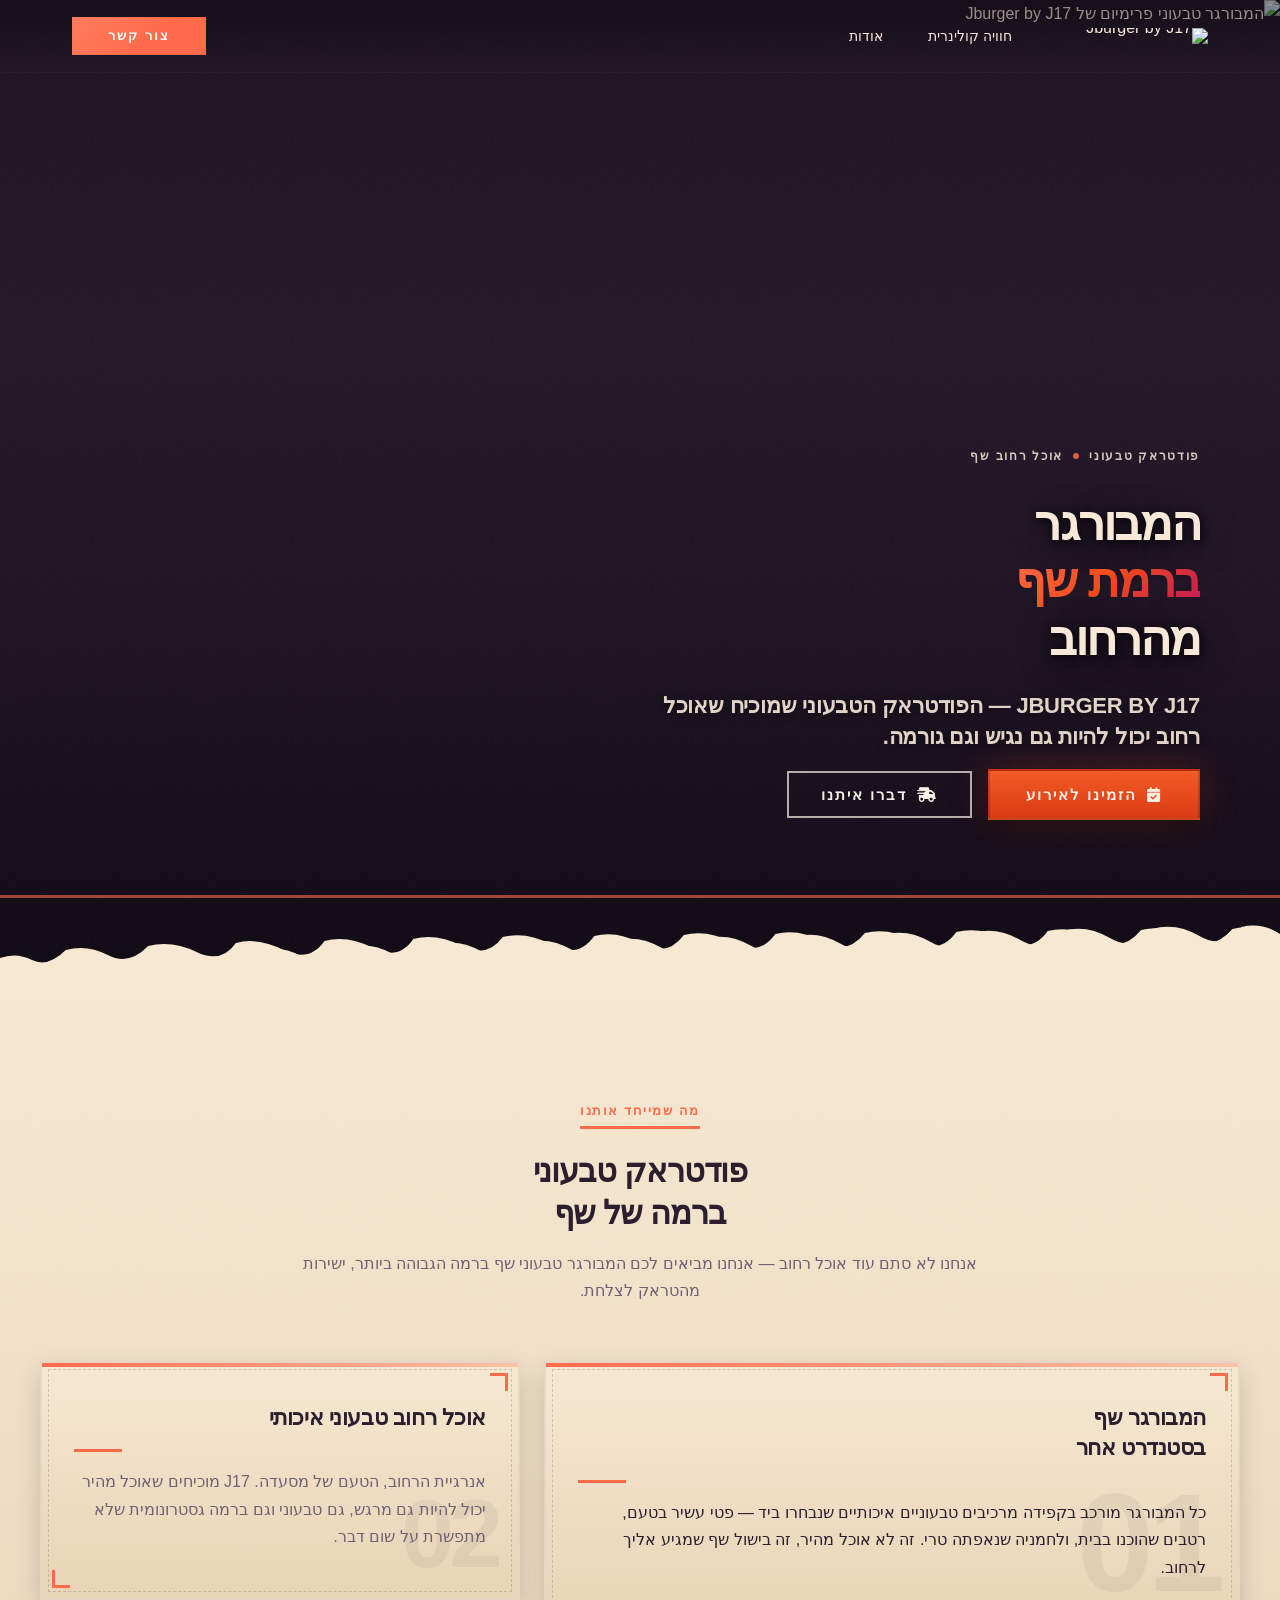
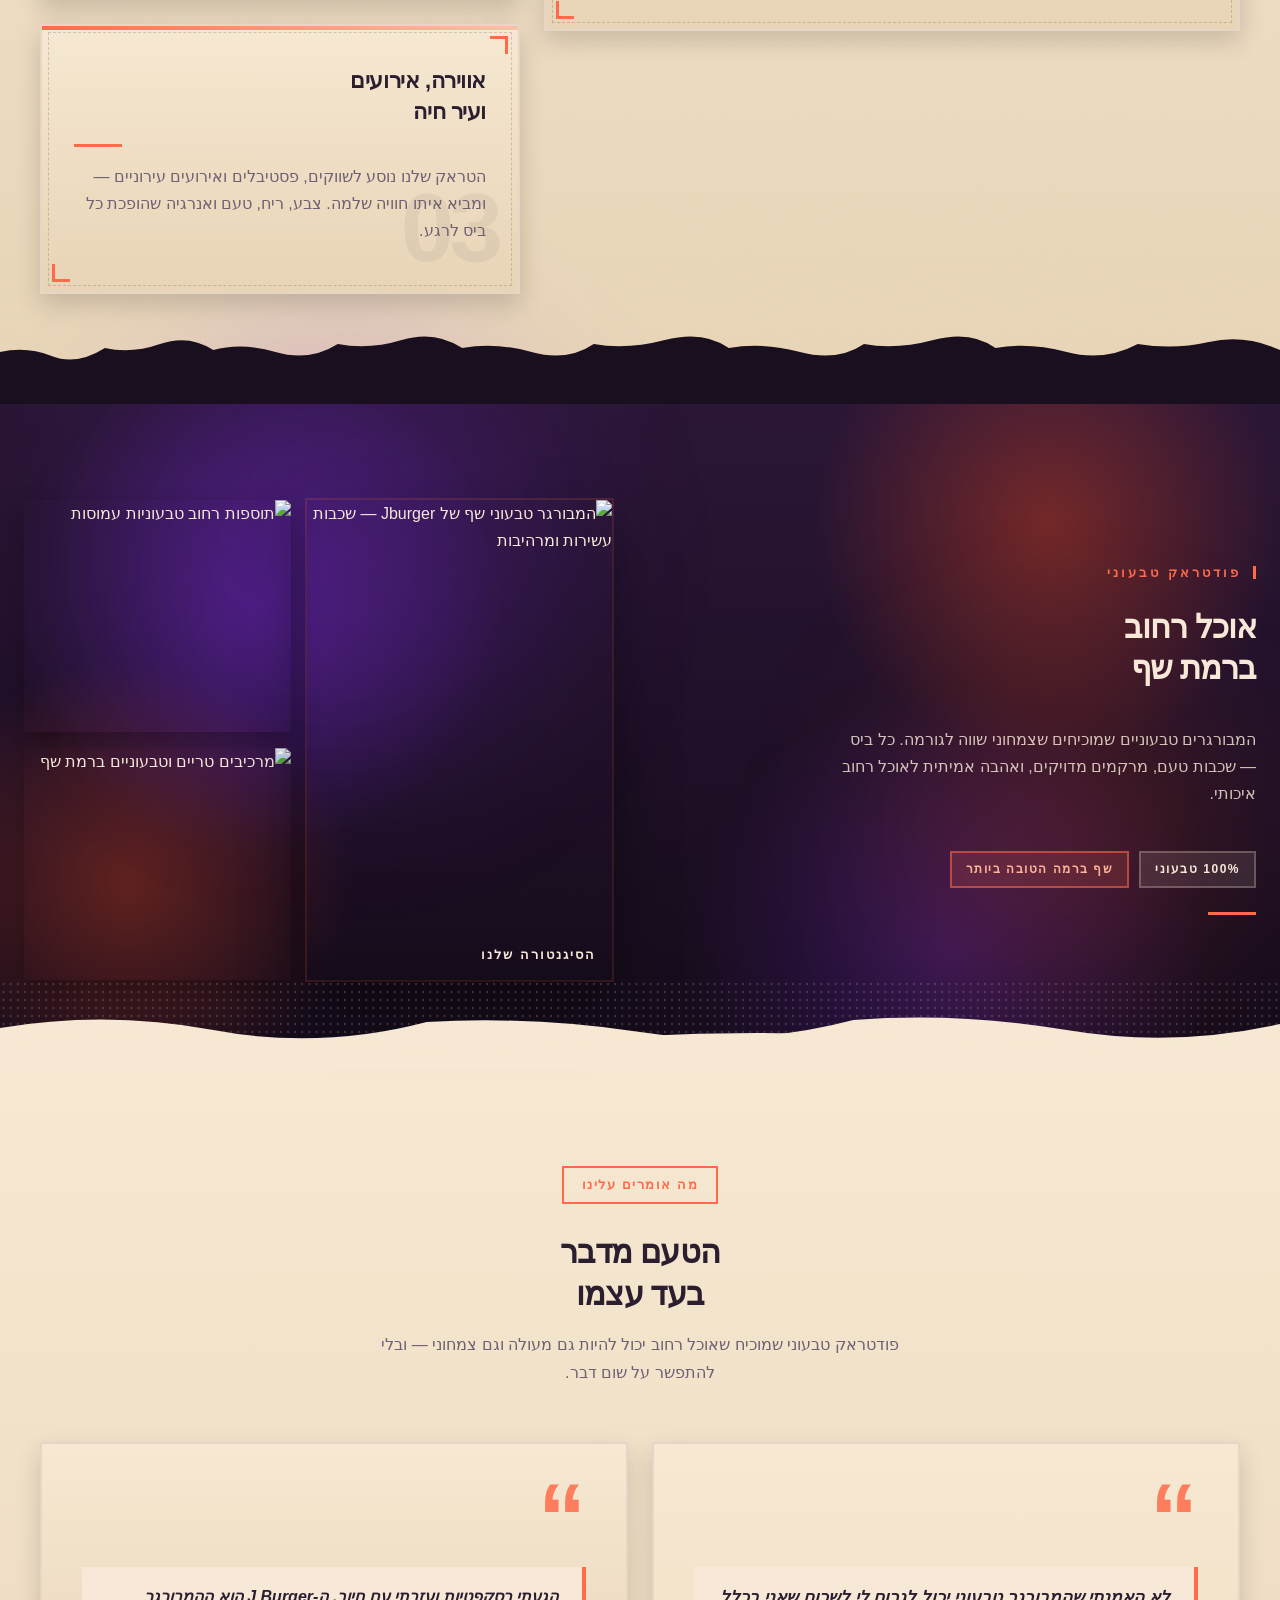
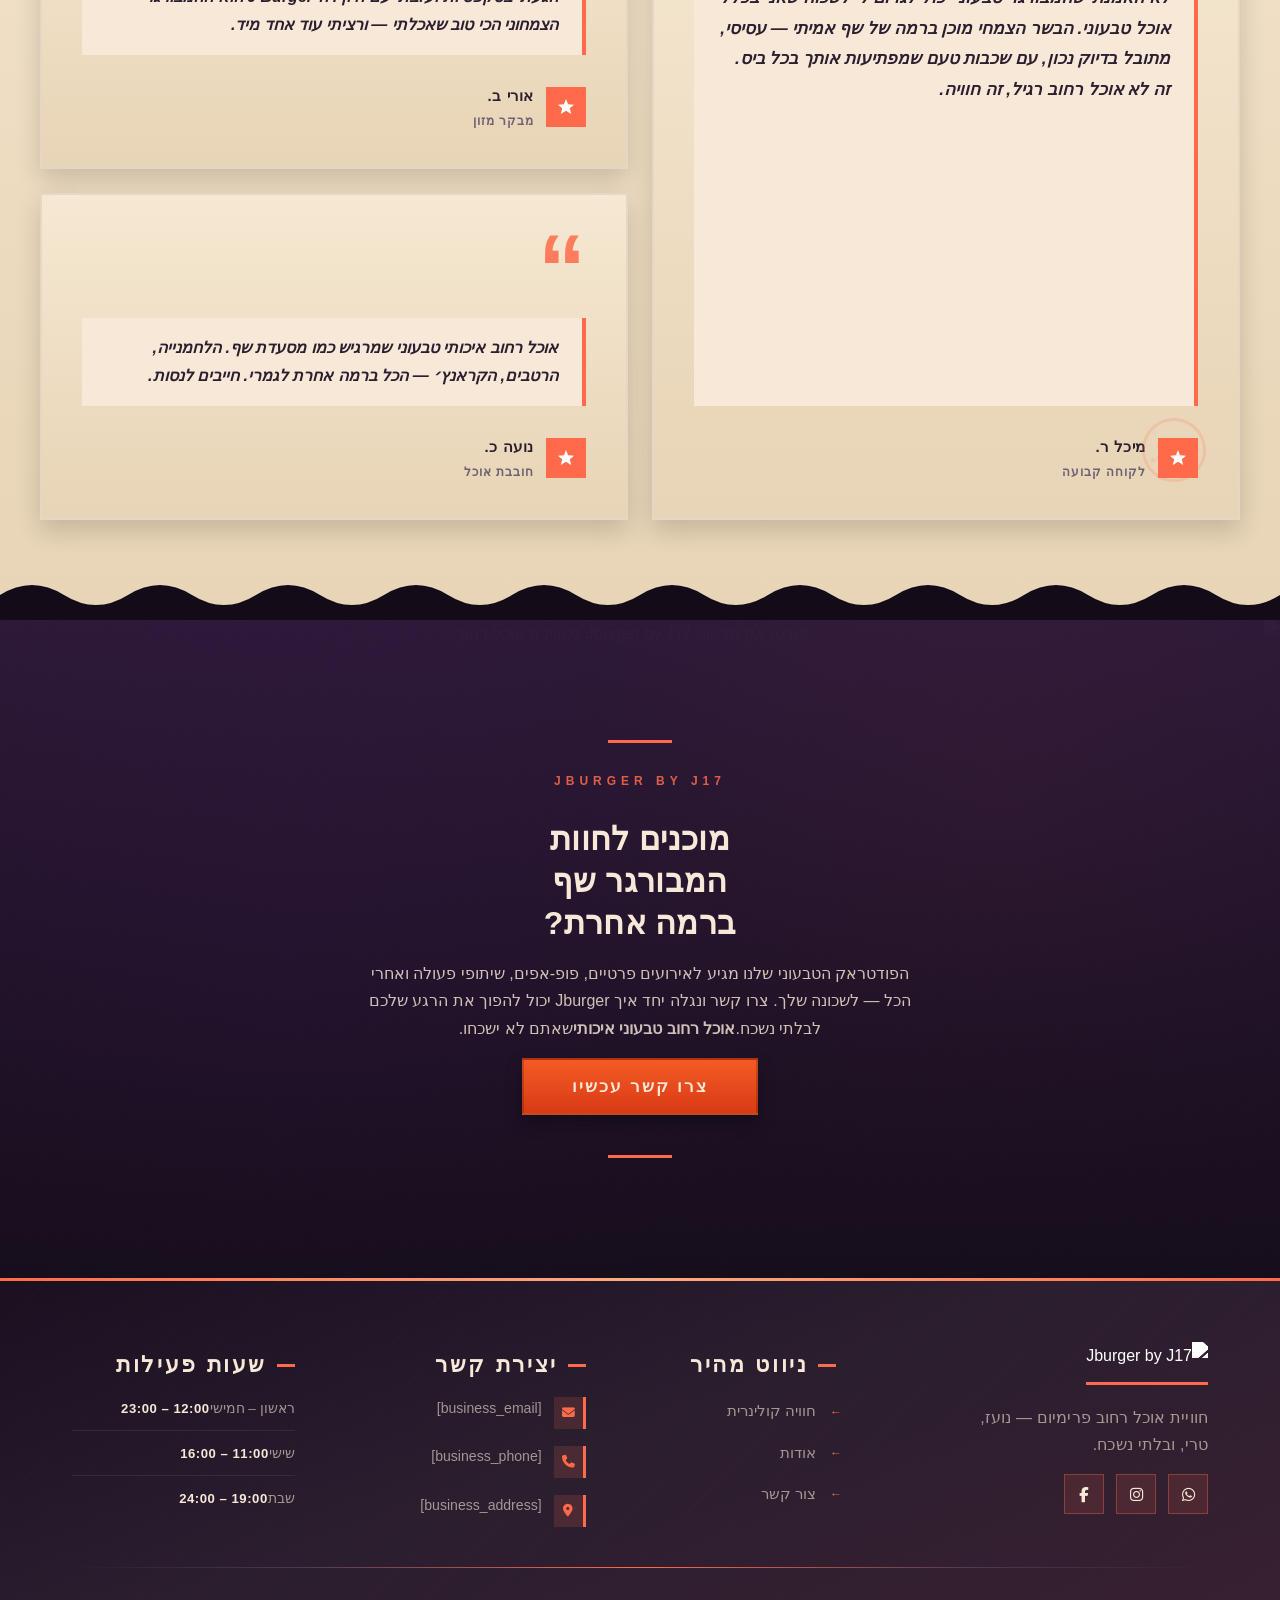
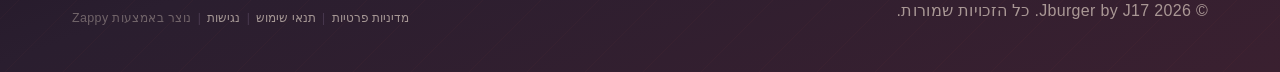
==== public/index.html @ 678a6dd2 "Background sync: Progressive GitHub Sync" ====
<!doctype html><html dir="rtl" lang="he"><head><meta charset="UTF-8"><meta content="width=device-width,initial-scale=1" name="viewport"><meta content="index, follow" name="robots"><title>טעמו את המהפכה הטבעונית — Jburger by J17</title><meta content="פודטראק טבעוני שמשנה את כללי המשחק! המבורגרים טבעוניים ברמת שף, מוכנים ברחוב עבורכם. אוכל רחוב טבעוני איכותי שלא תשכחו. הזמינו עכשיו!" name="description"><meta content="פודטראק טבעוני, המבורגר טבעוני שף, אוכל רחוב טבעוני איכותי, המבורגר צמחוני טבעוני" name="keywords"><link href="/assets/favicon.ico" rel="icon" type="image/x-icon"><link href="/assets/favicon-16x16.png" rel="icon" type="image/png" sizes="16x16"><link href="/assets/favicon-32x32.png" rel="icon" type="image/png" sizes="32x32"><link href="/assets/favicon-48x48.png" rel="icon" type="image/png" sizes="48x48"><link href="/assets/favicon-192x192.png" rel="icon" type="image/png" sizes="192x192"><link href="/assets/favicon-512x512.png" rel="icon" type="image/png" sizes="512x512"><link href="/assets/apple-touch-icon.png" rel="apple-touch-icon"><script>!function(){"use strict";var t="62caba27-eb30-4958-ab80-8794bda89833",e="https://api.zappy5.com/api/analytics/track",a=18e5,n=2592e6,o=!0,i=!0,r=!0;var s=function(){var e="zappy_visitor_"+t,a=null;try{if(a=localStorage.getItem(e)){var o=JSON.parse(a),i=Date.now();if(i-o.created<n)return o.lastSeen=i,localStorage.setItem(e,JSON.stringify(o)),o.id}}catch(t){console.warn("Zappy Analytics: LocalStorage not available")}var r="zv_"+Date.now()+"_"+Math.random().toString(36).substr(2,9);try{localStorage.setItem(e,JSON.stringify({id:r,created:Date.now(),lastSeen:Date.now()}))}catch(t){}return r}(),c=function(){var e="zappy_session_"+t,n=null;try{if(n=sessionStorage.getItem(e)){var o=JSON.parse(n),i=Date.now();if(i-o.timestamp<a)return o.timestamp=i,sessionStorage.setItem(e,JSON.stringify(o)),o.id}}catch(t){console.warn("Zappy Analytics: SessionStorage not available")}var r="zs_"+Date.now()+"_"+Math.random().toString(36).substr(2,9);try{sessionStorage.setItem(e,JSON.stringify({id:r,timestamp:Date.now()}))}catch(t){}return r}();function l(a,n){n=n||{};var o={website_id:t,event_type:a,page_path:window.location.pathname,referrer:document.referrer||"direct",visitor_id:s,session_id:c,metadata:n};if(navigator.sendBeacon){var i=new Blob([JSON.stringify(o)],{type:"application/json"});navigator.sendBeacon(e,i)}else fetch(e,{method:"POST",headers:{"Content-Type":"application/json"},body:JSON.stringify(o),keepalive:!0}).catch(function(t){console.warn("Zappy Analytics: Failed to track event",t)})}o&&l("pageview",{title:document.title,url:window.location.href}),i&&document.addEventListener("click",function(t){var e=t.target;if("BUTTON"===e.tagName||e.closest("button")){var a="BUTTON"===e.tagName?e:e.closest("button");l("click",{element:"button",text:a.textContent.trim().substring(0,100),id:a.id||null,class:a.className||null})}else if("A"===e.tagName||e.closest("a")){var n="A"===e.tagName?e:e.closest("a");l("navigation",{element:"link",text:n.textContent.trim().substring(0,100),href:n.href,external:n.hostname!==window.location.hostname})}},!0),r&&document.addEventListener("submit",function(t){var e=t.target;l("form_submit",{form_id:e.id||null,form_name:e.name||null,form_action:e.action||null,form_method:e.method||"GET"})},!0);var d=Date.now();window.addEventListener("beforeunload",function(){l("page_unload",{time_on_page:Math.floor((Date.now()-d)/1e3),page_path:window.location.pathname})}),window.zappyAnalytics={track:l,getVisitorId:function(){return s},getSessionId:function(){return c}}}()</script><meta content="טעמו את המהפכה הטבעונית — Jburger by J17" property="og:title"><meta content="פודטראק טבעוני שמשנה את כללי המשחק! המבורגרים טבעוניים ברמת שף, מוכנים ברחוב עבורכם. אוכל רחוב טבעוני איכותי שלא תשכחו. הזמינו עכשיו!" property="og:description"><meta content="website" property="og:type"><meta content="he_IL" property="og:locale"><meta content="summary_large_image" name="twitter:card"><meta content="טעמו את המהפכה הטבעונית — Jburger by J17" name="twitter:title"><meta content="פודטראק טבעוני שמשנה את כללי המשחק! המבורגרים טבעוניים ברמת שף, מוכנים ברחוב עבורכם. אוכל רחוב טבעוני איכותי שלא תשכחו. הזמינו עכשיו!" name="twitter:description"><link href="https://cdnjs.cloudflare.com/ajax/libs/font-awesome/6.4.0/css/all.min.css" rel="stylesheet"><link href="/assets/favicon.ico" rel="icon" type="image/x-icon"><link href="/assets/favicon-16x16.png" rel="icon" type="image/png" sizes="16x16"><link href="/assets/favicon-32x32.png" rel="icon" type="image/png" sizes="32x32"><link href="/assets/favicon-48x48.png" rel="icon" type="image/png" sizes="48x48"><link href="/assets/favicon-192x192.png" rel="icon" type="image/png" sizes="192x192"><link href="/assets/favicon-512x512.png" rel="icon" type="image/png" sizes="512x512"><link href="/assets/apple-touch-icon.png" rel="apple-touch-icon"><link href="https://cdn.jsdelivr.net/npm/vanilla-cookieconsent@3/dist/cookieconsent.css" rel="stylesheet"><script src="https://cdn.jsdelivr.net/npm/vanilla-cookieconsent@3/dist/cookieconsent.umd.js"></script><script src="https://cdn.jsdelivr.net/gh/mickidum/acc_toolbar/acctoolbar/acctoolbar.min.js"></script><link href="/styles.css" rel="stylesheet"><style id="zappy-dropdown-submenu-styles">#navMenu li:has(.sub-menu),.nav-menu li:has(.sub-menu),.navbar li:has(.sub-menu),nav li:has(.sub-menu){position:relative}#navMenu .sub-menu,.nav-menu .sub-menu,.navbar .sub-menu,nav .sub-menu{display:block!important;position:absolute!important;top:100%;left:0;min-width:220px;background:#fff;border-radius:8px;box-shadow:0 8px 25px rgba(0,0,0,.15);padding:8px 0;opacity:0;visibility:hidden;transform:translateY(10px);transition:all .3s ease;z-index:1000;list-style:none;pointer-events:none}#navMenu li:hover>.sub-menu,.nav-menu li:hover>.sub-menu,.navbar li:hover>.sub-menu,nav li:hover>.sub-menu{opacity:1!important;visibility:visible!important;transform:translateY(0)!important;pointer-events:auto!important}.sub-menu li{list-style:none;margin:0;padding:0}.sub-menu a{display:block!important;padding:10px 16px!important;color:var(--text-dark,#333)!important;font-weight:500;text-decoration:none;white-space:nowrap;transition:background-color .2s}.sub-menu a:hover{background-color:#f5f5f5}[dir=rtl] .nav-menu .sub-menu,[dir=rtl] .navbar .sub-menu,[dir=rtl] nav .sub-menu,html[lang=ar] .nav-menu .sub-menu,html[lang=ar] .navbar .sub-menu,html[lang=ar] nav .sub-menu,html[lang=he] .nav-menu .sub-menu,html[lang=he] .navbar .sub-menu,html[lang=he] nav .sub-menu{left:auto!important;right:0!important}.sub-menu:empty,.sub-menu:not(:has(li)),.sub-menu:not(:has(li:not(.zappy-hidden-menu-item))){display:none!important;opacity:0!important;visibility:hidden!important;pointer-events:none!important}li:has(.menu-group-title):hover>.sub-menu{opacity:1!important;visibility:visible!important;transform:translateY(0)!important;pointer-events:auto!important}#navMenu>li>.menu-group-title,.nav-menu>li>.menu-group-title{display:inline-block;padding:.5rem 1rem;cursor:default;user-select:none}@media (max-width:768px){#navMenu .sub-menu,.nav-menu .sub-menu,.navbar .sub-menu,nav .sub-menu{position:static!important;transform:none!important;box-shadow:none!important;background:0 0!important;max-height:0;overflow:hidden;opacity:0;visibility:hidden;transition:max-height .3s ease,opacity .3s ease;padding:0!important;border-radius:0!important}.sub-menu.mobile-expanded{max-height:500px!important;opacity:1!important;visibility:visible!important;padding:8px 0 8px 16px!important}[dir=rtl] .sub-menu.mobile-expanded,html[lang=he] .sub-menu.mobile-expanded{padding:8px 16px 8px 0!important}#navMenu li:hover>.sub-menu,.nav-menu li:hover>.sub-menu,.navbar li:hover>.sub-menu,nav li:hover>.sub-menu{opacity:0;visibility:hidden;pointer-events:none}#navMenu li>.sub-menu.mobile-expanded,.nav-menu li>.sub-menu.mobile-expanded,.navbar li>.sub-menu.mobile-expanded,nav li>.sub-menu.mobile-expanded{opacity:1!important;visibility:visible!important;pointer-events:auto!important}#navMenu li:has(.sub-menu),.nav-menu li:has(.sub-menu),.navbar li:has(.sub-menu),nav li:has(.sub-menu){display:flex!important;flex-wrap:wrap!important;align-items:center!important;position:relative!important;min-height:44px!important}#navMenu li:has(.sub-menu)>a,.nav-menu li:has(.sub-menu)>a,.navbar li:has(.sub-menu)>a,nav li:has(.sub-menu)>a{flex:1!important;min-width:0!important}#navMenu li:has(.sub-menu)>.menu-group-title,.nav-menu li:has(.sub-menu)>.menu-group-title,.navbar li:has(.sub-menu)>.menu-group-title,nav li:has(.sub-menu)>.menu-group-title{flex:1!important;min-width:0!important;padding:0!important;line-height:inherit!important}#navMenu li:has(.sub-menu)>.sub-menu,.nav-menu li:has(.sub-menu)>.sub-menu,.navbar li:has(.sub-menu)>.sub-menu,nav li:has(.sub-menu)>.sub-menu{flex-basis:100%!important;width:100%!important}#navMenu li:has(.sub-menu)>a [class*=arrow],#navMenu li:has(.sub-menu)>a [class*=chevron],.nav-menu li:has(.sub-menu)>a .fa-angle-down,.nav-menu li:has(.sub-menu)>a .fa-chevron-down,.nav-menu li:has(.sub-menu)>a [class*=arrow],.nav-menu li:has(.sub-menu)>a [class*=chevron],nav li:has(.sub-menu)>a [class*=arrow],nav li:has(.sub-menu)>a [class*=chevron]{display:none!important;visibility:hidden!important}.mobile-submenu-toggle{display:flex!important;align-items:center!important;justify-content:center!important;width:44px!important;height:auto!important;background:0 0!important;border:none!important;cursor:pointer!important;color:var(--text-light)!important;position:static!important;flex-shrink:0!important;align-self:stretch!important;z-index:2!important;padding:0!important;margin:0!important}.mobile-submenu-toggle::after{content:''!important;width:0!important;height:0!important;border-left:6px solid transparent!important;border-right:6px solid transparent!important;border-top:7px solid currentColor!important;transition:transform .3s ease!important}.mobile-submenu-toggle.expanded::after{transform:rotate(180deg)!important}.sub-menu a{padding:10px 0!important;display:block!important;color:var(--text-light)!important}.navbar .sub-menu li a,.zappy-products-dropdown .sub-menu a,nav.navbar .sub-menu li a{color:var(--text-light)!important}}@media (min-width:769px){.mobile-submenu-toggle{display:none!important}}</style><style id="mobile-lang-menu-deployed-css">@media (max-width:768px){.lang-switcher,.nav-container .lang-switcher,.nav-cta-container .lang-switcher,.nav-ecommerce-icons .lang-switcher,.nav-icons-left .lang-switcher,.navbar .lang-switcher,.navbar .nav-cta-container .lang-switcher{display:none!important}.mobile-lang-menu{width:100%;border-top:1px solid rgba(128,128,128,.2);padding:8px 0 0 0;margin-top:8px}.mobile-lang-toggle{display:flex!important;align-items:center;justify-content:space-between;width:100%;padding:12px 16px;background:0 0;border:none;cursor:pointer;font-size:15px;color:inherit;font-family:inherit}.mobile-lang-toggle::after{content:'';display:inline-block;width:8px;height:8px;border-right:2px solid currentColor;border-bottom:2px solid currentColor;transform:rotate(45deg);transition:transform .3s ease;margin-left:8px}.mobile-lang-toggle.expanded::after{transform:rotate(-135deg)}.mobile-lang-options{max-height:0;overflow:hidden;transition:max-height .3s ease}.mobile-lang-options.expanded{max-height:300px}.mobile-lang-option{display:flex!important;align-items:center;gap:10px;padding:10px 24px;text-decoration:none;color:inherit;font-size:14px;font-family:inherit}.mobile-lang-option:hover{background:rgba(128,128,128,.1)}.mobile-lang-option.active{font-weight:600;opacity:.7;pointer-events:none}.mobile-lang-option img{width:20px;height:20px;border-radius:50%}}@media (min-width:769px){.mobile-lang-menu{display:none!important}}</style><style id="zappy-widget-visibility">#mic-access-tool-box,#mic-access-tool-general-button,#mic-init-access-tool #mic-access-tool-box,#mic-init-access-tool #mic-access-tool-general-button,#mic-init-access-tool .mic-access-tool-general-button,._access-icon,._access-menu,.mic-access-tool-box,.mic-access-tool-general-button,div[id*=mic-access-tool-box]{display:none!important;visibility:hidden!important;opacity:0!important;pointer-events:none!important}</style></head><body><nav class="navbar" dir="rtl"><button aria-label="Menu" class="mobile-toggle" id="mobileToggle"><svg viewBox="0 0 24 24" fill="none" height="24" width="24" class="hamburger-icon"><path d="M3 12h18M3 6h18M3 18h18" stroke="currentColor" stroke-linecap="round" stroke-width="2"></path></svg><svg viewBox="0 0 24 24" fill="none" height="24" width="24" class="close-icon" style="display:none"><path d="M18 6L6 18M6 6l12 12" stroke="currentColor" stroke-linecap="round" stroke-width="2"></path></svg></button><button aria-label="Call" class="phone-header-btn" data-phone="[business_phone]"><svg viewBox="0 0 24 24" fill="currentColor" height="20" width="20"><path d="M22 16.92v3a2 2 0 0 1-2.18 2 19.79 19.79 0 0 1-8.63-3.07 19.5 19.5 0 0 1-6-6 19.79 19.79 0 0 1-3.07-8.67A2 2 0 0 1 4.11 2h3a2 2 0 0 1 2 1.72 12.84 12.84 0 0 0 .7 2.81 2 2 0 0 1-.45 2.11L8.09 9.91a16 16 0 0 0 6 6l1.27-1.27a2 2 0 0 1 2.11-.45 12.84 12.84 0 0 0 2.81.7A2 2 0 0 1 22 16.92z"></path></svg></button><div class="nav-container"><div class="nav-right-group"><div class="nav-brand"><a href="/" class="logo-link"><img alt="Jburger by J17" src="/assets/business-logo.webp" class="logo"></a></div><ul class="nav-menu" id="navMenu"><li><a href="/food-experience">חוויה קולינרית</a></li><li><a href="/about">אודות</a></li></ul></div><div class="nav-cta-container"><a href="/contact" class="nav-cta-btn">צור קשר</a></div></div></nav><script>window.addEventListener("load",function(){const e=document.querySelector(".navbar, nav, header");if(!e)return void console.log("[Navbar] Navbar element not found");let t=document.getElementById("mobileToggle")||document.querySelector(".mobile-toggle")||document.querySelector(".hamburger")||document.querySelector(".hamburger-menu")||document.querySelector(".menu-toggle")||document.querySelector(".burger-menu")||document.querySelector('[aria-label="Menu"]')||document.querySelector('[aria-label="תפריט"]');const o=document.querySelector(".phone-header-btn"),n=window.getComputedStyle(e);let r=n.backgroundColor;if(console.log("[Navbar] Initial navbar background:",r),"transparent"===r||"rgba(0, 0, 0, 0)"===r||r.startsWith("rgba")&&r.includes(", 0)")){const e=n.backgroundImage;if(e&&"none"!==e)console.log("[Navbar] Navbar has background image/gradient, using dark text"),r="rgb(240, 240, 240)";else{const e=window.getComputedStyle(document.body).backgroundColor;console.log("[Navbar] Navbar transparent, using body background:",e),r=e}}const i=r.match(/\d+/g);if(i&&i.length>=3){const e=(.299*parseInt(i[0])+.587*parseInt(i[1])+.114*parseInt(i[2]))/255;console.log("[Navbar] Mobile button colors preserved from Claude CSS (luminance:",e.toFixed(2)+")");const n=document.createElement("style");n.id="zappy-mobile-nav-fix";document.documentElement.lang;document.documentElement.dir,n.textContent='\n        /* Hide mobile buttons on desktop, show only on mobile */\n        @media (min-width: 769px) {\n          .mobile-toggle,\n          .phone-header-btn {\n            display: none !important;\n          }\n        }\n        \n        /* Show and position mobile buttons correctly on mobile */\n        @media (max-width: 768px) {\n          .mobile-toggle,\n          .phone-header-btn {\n            position: absolute !important;\n            top: 50% !important;\n            transform: translateY(-50%) !important;\n            z-index: 1001 !important;\n            display: flex !important;\n            align-items: center !important;\n            justify-content: center !important;\n            width: 36px !important;\n            height: 36px !important;\n            border-radius: 50% !important;\n            border: none !important;\n            cursor: pointer !important;\n            padding: 6px !important;\n            background: none !important;\n            color: var(--nav-text, var(--text-light)) !important;\n          }\n          \n          /* LTR positioning (default): hamburger LEFT, phone RIGHT */\n          html:not([dir="rtl"]):not([lang="he"]):not([lang="ar"]) .mobile-toggle,\n          html[dir="ltr"] .mobile-toggle {\n            left: 12px !important;\n            right: auto !important;\n          }\n          html:not([dir="rtl"]):not([lang="he"]):not([lang="ar"]) .phone-header-btn,\n          html[dir="ltr"] .phone-header-btn {\n            right: 12px !important;\n            left: auto !important;\n          }\n          \n          /* RTL positioning: hamburger RIGHT, phone LEFT */\n          html[dir="rtl"] .mobile-toggle,\n          html[lang="he"] .mobile-toggle,\n          html[lang="ar"] .mobile-toggle {\n            right: 12px !important;\n            left: auto !important;\n          }\n          html[dir="rtl"] .phone-header-btn,\n          html[lang="he"] .phone-header-btn,\n          html[lang="ar"] .phone-header-btn {\n            left: 12px !important;\n            right: auto !important;\n          }\n          \n          /* CRITICAL: Ensure nav-container has min-height on mobile */\n          /* All children are positioned absolutely/fixed on mobile, so height:auto collapses to 0 */\n          .nav-container {\n            min-height: 70px !important;\n            position: relative !important;\n          }\n          \n          /* Ensure SVG icons are properly sized and inherit color */\n          .mobile-toggle svg,\n          .phone-header-btn svg {\n            width: 24px !important;\n            height: 24px !important;\n            /* Don\'t force display - let JavaScript control hamburger/close toggle */\n          }\n          \n          /* Reset nav-cta-container on mobile - remove desktop box-shadow/padding */\n          /* that creates a visible ghost box when CTA button is hidden */\n          .nav-cta-container {\n            box-shadow: none !important;\n            padding: 0 !important;\n          }\n          \n          /* Hide nav-cta-container entirely on mobile when there\'s no lang-switcher */\n          /* (only the CTA button is inside, and it\'s hidden on mobile) */\n          .nav-cta-container:not(:has(.lang-switcher)) {\n            display: none !important;\n          }\n          \n          /* CRITICAL: Prevent hero image fade gradient from bleeding over headline text */\n          /* The .image-fade-gradient has bottom: -30px (extends below parent) */\n          /* On mobile stacked layout, this overlaps the h1 text below the image */\n          .hero-image-column {\n            overflow: hidden !important;\n          }\n          .image-fade-gradient {\n            bottom: 0 !important;\n          }\n          \n          /* Hide desktop language switcher on mobile - hamburger menu handles it */\n          /* High specificity to override stored CSS */\n          .lang-switcher,\n          .nav-cta-container .lang-switcher,\n          .nav-container .lang-switcher,\n          .navbar .lang-switcher,\n          .navbar .nav-cta-container .lang-switcher {\n            display: none !important;\n          }\n        }\n      ';const r=document.getElementById("zappy-mobile-nav-fix");r&&r.remove(),document.head.appendChild(n),console.log("[Navbar] Critical CSS injected for mobile nav positioning");const l=window.innerWidth<=768;if(t){const e=t.querySelector(".hamburger-icon"),o=t.querySelector(".close-icon");e&&(e.style.setProperty("width","24px","important"),e.style.setProperty("height","24px","important"),e.style.setProperty("display","block","important")),o&&(o.style.setProperty("width","24px","important"),o.style.setProperty("height","24px","important"),o.style.setProperty("display","none","important")),l?(t.style.setProperty("position","absolute","important"),t.style.setProperty("top","50%","important"),t.style.setProperty("transform","translateY(-50%)","important"),t.style.setProperty("z-index","1001","important"),t.style.removeProperty("left"),t.style.removeProperty("right"),console.log("[Navbar] Mobile toggle positioning applied (mobile viewport)")):(t.style.removeProperty("position"),t.style.removeProperty("top"),t.style.removeProperty("transform"),t.style.removeProperty("z-index"),t.style.removeProperty("left"),t.style.removeProperty("right"),console.log("[Navbar] Desktop viewport - cleared mobile toggle inline positioning"))}if(o){const e=o.querySelector("svg");e&&(e.style.width="24px",e.style.height="24px",e.setAttribute("width","24"),e.setAttribute("height","24")),l?(o.style.setProperty("position","absolute","important"),o.style.setProperty("top","50%","important"),o.style.setProperty("transform","translateY(-50%)","important"),o.style.setProperty("z-index","1001","important"),o.style.removeProperty("left"),o.style.removeProperty("right"),console.log("[Navbar] Phone button positioning applied (mobile viewport)")):(o.style.removeProperty("position"),o.style.removeProperty("top"),o.style.removeProperty("transform"),o.style.removeProperty("z-index"),o.style.removeProperty("left"),o.style.removeProperty("right"),console.log("[Navbar] Desktop viewport - cleared phone button inline positioning"))}}else console.log("[Navbar] Could not parse background color:",r);t=document.getElementById("mobileToggle")||document.querySelector(".mobile-toggle")||document.querySelector(".hamburger")||document.querySelector(".hamburger-menu")||document.querySelector(".menu-toggle")||document.querySelector(".burger-menu")||document.querySelector('[aria-label="Menu"]')||document.querySelector('[aria-label="תפריט"]');const l=document.getElementById("navMenu")||document.querySelector(".nav-menu")||document.querySelector(".nav-links")||document.querySelector("nav ul:not(.submenu)");if(!t||!l)return void console.log("[Navbar] Mobile toggle or menu not found:",{toggle:!!t,menu:!!l});l.id||(l.id="navMenu"),console.log("[Navbar] Initializing mobile menu...");const a=t.cloneNode(!0);t.parentNode.replaceChild(a,t),a.addEventListener("click",function(e){e.preventDefault(),e.stopPropagation();const t=this.querySelector(".hamburger-icon"),o=this.querySelector(".close-icon");l.classList.contains("active")?(l.classList.remove("active"),t&&t.style.setProperty("display","block","important"),o&&o.style.setProperty("display","none","important"),document.body.style.overflow="",console.log("[Navbar] Menu closed")):(l.classList.add("active"),t&&t.style.setProperty("display","none","important"),o&&o.style.setProperty("display","block","important"),document.body.style.overflow="hidden",console.log("[Navbar] Menu opened"))}),l.querySelectorAll("a").forEach(function(e){e.addEventListener("click",function(){if("#"===this.getAttribute("href"))return;const e=a.querySelector(".hamburger-icon"),t=a.querySelector(".close-icon");l.classList.remove("active"),e&&e.style.setProperty("display","block","important"),t&&t.style.setProperty("display","none","important"),document.body.style.overflow="",console.log("[Navbar] Menu closed (link clicked)")})});var s=l.querySelectorAll(".dropdown-toggle");s.forEach(function(e){e.addEventListener("click",function(e){e.preventDefault(),e.stopPropagation();var t=this.closest(".nav-dropdown");t&&(t.parentNode.querySelectorAll(".nav-dropdown.open").forEach(function(e){e!==t&&e.classList.remove("open")}),t.classList.toggle("open"),console.log("[Navbar] Dropdown toggled:",t.classList.contains("open")?"open":"closed"))})}),document.addEventListener("click",function(e){e.target.closest(".nav-dropdown")||document.querySelectorAll(".nav-dropdown.open").forEach(function(e){e.classList.remove("open")})}),console.log("[Navbar] Dropdown handlers initialized for "+s.length+" dropdowns"),o&&o.addEventListener("click",function(){const e=document.querySelectorAll('a[href^="tel:"]'),t=e.length>0?e[0].getAttribute("href").replace("tel:",""):"[business_phone]";window.location.href="tel:"+t,console.log("[Navbar] Phone button clicked")}),console.log("[Navbar] Mobile menu initialized successfully");const p=function(){const e=document.querySelector(".whatsapp-float");e&&(window.innerWidth>=769?(e.style.setProperty("display","none","important"),e.style.setProperty("visibility","hidden","important"),e.style.setProperty("opacity","0","important"),e.style.setProperty("pointer-events","none","important"),console.log("[WhatsApp] Button hidden on desktop")):(e.style.removeProperty("display"),e.style.removeProperty("visibility"),e.style.removeProperty("opacity"),e.style.removeProperty("pointer-events"),console.log("[WhatsApp] Button visible on mobile")))};let c;p(),window.addEventListener("resize",function(){clearTimeout(c),c=setTimeout(p,100)})})</script><main><section class="index-hero-section" data-layout-spec="בית-hero" dir="rtl" data-hero-type="fullscreen-scrim"><div class="index-hero-bg"><img alt="המבורגר טבעוני פרימיום של Jburger by J17" src="/assets/site-index-hero-image-1.webp" data-context="Dramatic close-up of a premium vegan gourmet burger at a vibrant food truck serving moment at night. The burger is stacked high with fresh toppings, glossy bun, melted vegan cheese, crispy textures, steam rising. Background shows warm street lights, bokeh city atmosphere, food truck counter in the background. Night street food scene, editorial food photography style, high appetite appeal, cinematic mood, rich warm tones with deep shadows." data-placeholder="index-hero-image-1" height="900" width="1400" class="index-hero-img" data-hero-bg="true"></div><div class="index-hero-scrim" aria-hidden="true"></div><div class="index-hero-grain" aria-hidden="true"></div><div class="index-hero-content"><div class="index-hero-label"><span>פודטראק טבעוני</span><span class="index-hero-label-dot" aria-hidden="true"></span><span>אוכל רחוב שף</span></div><h1 class="index-hero-h1"><span class="index-hero-h1-line1">המבורגר</span><span class="index-hero-accent-word index-hero-h1-line2">ברמת שף</span><span class="index-hero-h1-line3">מהרחוב</span></h1><h3 class="index-hero-subtitle">Jburger by J17 — הפודטראק הטבעוני שמוכיח שאוכל רחוב יכול להיות גם נגיש וגם גורמה.</h3><div class="index-hero-ctas"><a href="/contact" class="btn-primary index-hero-btn-primary"><i class="fa-solid fa-calendar-check" aria-hidden="true"></i>הזמינו לאירוע</a><a href="/contact" class="btn-ghost index-hero-btn-ghost"><i class="fa-solid fa-truck-fast" aria-hidden="true"></i>דברו איתנו</a></div></div><div class="index-hero-accent-rule" aria-hidden="true"></div><div class="index-hero-divider-wrapper"><svg viewBox="0 0 1400 100" xmlns="http://www.w3.org/2000/svg" aria-hidden="true" data-no-icon-edit="true" preserveAspectRatio="none"><path d="M0,100 L0,58 Q18,52 35,60 T72,50 Q95,44 118,55 T162,46 Q188,40 215,52 T258,43 Q282,37 310,50 T355,41 Q380,35 408,48 T452,39 Q478,33 505,46 T550,37 Q576,31 604,45 T650,36 Q675,30 702,44 T748,35 Q774,29 802,43 T848,34 Q874,28 900,42 T946,33 Q972,27 1000,41 T1046,32 Q1072,26 1100,40 T1146,31 Q1172,25 1200,39 T1248,30 Q1274,24 1300,38 T1348,29 Q1370,24 1400,36 L1400,100 Z" fill="#F6E8D2"></path><path d="M0,100 L0,68 Q22,60 44,70 T88,60 Q112,53 138,64 T182,55 Q208,48 235,60 T280,51 Q305,44 332,57 T378,48 Q404,41 430,54 T476,45 Q502,38 528,52 T574,43 Q600,36 626,50 T672,41 Q698,34 724,48 T770,39 Q796,32 822,46 T868,37 Q894,30 920,44 T966,35 Q992,28 1018,42 T1064,33 Q1090,26 1116,40 T1162,31 Q1188,24 1214,38 T1260,29 Q1286,22 1312,36 T1358,27 Q1380,22 1400,34 L1400,100 Z" fill="#F6E8D2"></path></svg></div></section><section class="index-features-section" data-layout-spec="בית-features" dir="rtl"><div class="index-features-grain" aria-hidden="true"></div><div class="index-features-container"><div class="index-features-intro"><span class="index-features-eyebrow">מה שמייחד אותנו</span><h2 class="index-features-heading">פודטראק טבעוני<br>ברמה של שף</h2><p class="index-features-subheading">אנחנו לא סתם עוד אוכל רחוב — אנחנו מביאים לכם המבורגר טבעוני שף ברמה הגבוהה ביותר, ישירות מהטראק לצלחת.</p></div><div class="index-features-grid"><article class="index-features-card index-features-card--hero"><div class="index-features-card-accent" aria-hidden="true"></div><div class="index-features-card-corner index-features-card-corner--tl" aria-hidden="true"></div><div class="index-features-card-corner index-features-card-corner--br" aria-hidden="true"></div><span class="index-features-card-number" aria-hidden="true">01</span><div class="index-features-card-content"><h3 class="index-features-card-title">המבורגר שף<br>בסטנדרט אחר</h3><div class="index-features-card-rule" aria-hidden="true"></div><p>כל המבורגר מורכב בקפידה מרכיבים טבעוניים איכותיים שנבחרו ביד — פטי עשיר בטעם, רטבים שהוכנו בבית, ולחמניה שנאפתה טרי. זה לא אוכל מהיר, זה בישול שף שמגיע אליך לרחוב.</p></div></article><article class="index-features-card index-features-card--secondary"><div class="index-features-card-accent" aria-hidden="true"></div><div class="index-features-card-corner index-features-card-corner--tl" aria-hidden="true"></div><div class="index-features-card-corner index-features-card-corner--br" aria-hidden="true"></div><span class="index-features-card-number" aria-hidden="true">02</span><div class="index-features-card-content"><h3 class="index-features-card-title">אוכל רחוב טבעוני איכותי</h3><div class="index-features-card-rule" aria-hidden="true"></div><p>אנרגיית הרחוב, הטעם של מסעדה. J17 מוכיחים שאוכל מהיר יכול להיות גם מרגש, גם טבעוני וגם ברמה גסטרונומית שלא מתפשרת על שום דבר.</p></div></article><article class="index-features-card index-features-card--tertiary"><div class="index-features-card-accent" aria-hidden="true"></div><div class="index-features-card-corner index-features-card-corner--tl" aria-hidden="true"></div><div class="index-features-card-corner index-features-card-corner--br" aria-hidden="true"></div><span class="index-features-card-number" aria-hidden="true">03</span><div class="index-features-card-content"><h3 class="index-features-card-title">אווירה, אירועים<br>ועיר חיה</h3><div class="index-features-card-rule" aria-hidden="true"></div><p>הטראק שלנו נוסע לשווקים, פסטיבלים ואירועים עירוניים — ומביא איתו חוויה שלמה. צבע, ריח, טעם ואנרגיה שהופכת כל ביס לרגע.</p></div></article></div></div><div class="index-features-divider-wrapper"><svg viewBox="0 0 1440 90" xmlns="http://www.w3.org/2000/svg" aria-hidden="true" data-no-icon-edit="true" preserveAspectRatio="none"><path d="M0,90 L0,38 Q30,32 58,42 T118,34 Q148,40 180,30 T240,36 Q272,28 310,38 T380,30 Q415,36 452,26 T520,34 Q558,28 598,38 T668,30 Q705,36 748,26 T820,34 Q858,28 900,38 T972,30 Q1008,36 1050,26 T1120,34 Q1158,28 1200,38 T1280,30 Q1320,36 1360,28 T1440,36 L1440,90 Z" fill="#1A0F1F"></path></svg></div></section><section class="index-showcase-section" data-layout-spec="בית-showcase" dir="rtl"><div class="showcase-grain" aria-hidden="true"></div><div class="showcase-glow showcase-glow--violet" aria-hidden="true"></div><div class="showcase-glow showcase-glow--coral" aria-hidden="true"></div><div class="showcase-container"><div class="showcase-text-block"><span class="showcase-eyebrow">פודטראק טבעוני</span><h2 class="showcase-heading">אוכל רחוב<br>ברמת שף</h2><p class="showcase-body">המבורגרים טבעוניים שמוכיחים שצמחוני שווה לגורמה. כל ביס — שכבות טעם, מרקמים מדויקים, ואהבה אמיתית לאוכל רחוב איכותי.</p><div class="showcase-badge-row"><span class="showcase-sticker">100% טבעוני</span><span class="showcase-sticker showcase-sticker--coral">שף ברמה הטובה ביותר</span></div></div><div class="showcase-image-group"><figure class="showcase-img-dominant"><img alt="המבורגר טבעוני שף של Jburger — שכבות עשירות ומרהיבות" src="/assets/site-index-showcase-image-1.webp" data-context="Close-up portrait shot of a towering premium vegan burger from Jburger by J17 food truck — a thick plant-based patty with perfectly melted vegan cheese, caramelized onions, crisp lettuce, sliced tomato, and glossy artisan bun, shot against a dark moody background with dramatic studio lighting, vibrant colors, glossy food photography style, rich textures visible in every layer" data-placeholder="index-showcase-image-1" height="700" width="560"><div class="showcase-img-label">הסיגנטורה שלנו</div></figure><div class="showcase-img-stack"><figure class="showcase-img-tile"><img alt="תוספות רחוב טבעוניות עמוסות" src="/assets/site-index-showcase-image-2.webp" data-context="Overhead flat-lay of loaded vegan street food sides from a gourmet food truck — crispy golden fries in a paper cone, vegan dipping sauces in small ramekins, and colorful toppings scattered artfully, dark moody background, vibrant food photography, rich textures and saturated colors" data-placeholder="index-showcase-image-2" height="300" width="400"></figure><figure class="showcase-img-tile"><img alt="מרכיבים טריים וטבעוניים ברמת שף" src="/assets/site-index-showcase-image-3.webp" data-context="Extreme close-up macro shot of fresh vegan burger ingredients — juicy plant-based patty cross-section, fresh sliced avocado, purple cabbage slaw, pickled jalapeños, and a glossy brioche-style vegan bun, dramatic side lighting, dark background, chef-level food styling, rich saturated colors" data-placeholder="index-showcase-image-3" height="300" width="400"></figure></div></div></div><div class="showcase-divider-wrapper"><svg viewBox="0 0 1440 90" xmlns="http://www.w3.org/2000/svg" aria-hidden="true" data-no-icon-edit="true" preserveAspectRatio="none"><defs><linearGradient id="showcaseDividerGrad" x1="0" x2="0" y1="0" y2="1"><stop offset="0%" stop-color="transparent"></stop><stop offset="100%" stop-color="#F6E8D2"></stop></linearGradient><pattern height="8" id="showcaseHalftone" patternUnits="userSpaceOnUse" width="8" x="0" y="0"><circle cx="4" cy="4" fill="rgba(246,232,210,0.18)" r="1.2"></circle></pattern></defs><rect fill="url(#showcaseHalftone)" height="90" width="1440" x="0" y="0"></rect><path d="M0,90 L0,48 Q120,30 240,50 T480,42 Q600,36 720,52 T960,40 Q1080,32 1200,50 T1440,44 L1440,90 Z" fill="#F6E8D2"></path><path d="M0,90 L0,62 Q180,50 360,64 T720,56 Q900,48 1080,62 T1440,58 L1440,90 Z" fill="#F6E8D2"></path></svg></div></section><section class="index-testimonials-section" data-layout-spec="בית-testimonials" dir="rtl"><div class="index-testimonials-container"><div class="index-testimonials-header"><span class="index-testimonials-eyebrow">מה אומרים עלינו</span><h2 class="index-testimonials-title">הטעם מדבר<br>בעד עצמו</h2><p class="index-testimonials-intro">פודטראק טבעוני שמוכיח שאוכל רחוב יכול להיות גם מעולה וגם צמחוני — ובלי להתפשר על שום דבר.</p></div><div class="index-testimonials-grid"><article class="index-testimonials-card index-testimonials-card--large"><div class="index-testimonials-quote-mark" aria-hidden="true">“</div><blockquote class="index-testimonials-quote">לא האמנתי שהמבורגר טבעוני יכול לגרום לי לשכוח שאני בכלל אוכל טבעוני. הבשר הצמחי מוכן ברמה של שף אמיתי — עסיסי, מתובל בדיוק נכון, עם שכבות טעם שמפתיעות אותך בכל ביס. זה לא אוכל רחוב רגיל, זה חוויה.</blockquote><footer class="index-testimonials-author"><div class="index-testimonials-author-badge" aria-hidden="true"><svg viewBox="0 0 20 20" xmlns="http://www.w3.org/2000/svg" data-element-type="icon" data-icon-type="svg" fill="none" height="20" width="20"><path d="M10 2L12.09 7.26L18 7.64L13.82 11.22L15.18 17L10 13.77L4.82 17L6.18 11.22L2 7.64L7.91 7.26L10 2Z" fill="currentColor"></path></svg></div><div class="index-testimonials-author-info"><strong class="index-testimonials-author-name">מיכל ר.</strong><span class="index-testimonials-author-label">לקוחה קבועה</span></div></footer><div class="index-testimonials-stamp" aria-hidden="true"><span>VEGAN</span><span>APPROVED</span></div></article><div class="index-testimonials-stack"><article class="index-testimonials-card index-testimonials-card--small"><div class="index-testimonials-quote-mark" aria-hidden="true">“</div><blockquote class="index-testimonials-quote">הגעתי בסקפטיות ועזבתי עם חיוך. ה-J Burger הוא ההמבורגר הצמחוני הכי טוב שאכלתי — ורציתי עוד אחד מיד.</blockquote><footer class="index-testimonials-author"><div class="index-testimonials-author-badge" aria-hidden="true"><svg viewBox="0 0 20 20" xmlns="http://www.w3.org/2000/svg" data-element-type="icon" data-icon-type="svg" fill="none" height="20" width="20"><path d="M10 2L12.09 7.26L18 7.64L13.82 11.22L15.18 17L10 13.77L4.82 17L6.18 11.22L2 7.64L7.91 7.26L10 2Z" fill="currentColor"></path></svg></div><div class="index-testimonials-author-info"><strong class="index-testimonials-author-name">אורי ב.</strong><span class="index-testimonials-author-label">מבקר מזון</span></div></footer></article><article class="index-testimonials-card index-testimonials-card--small"><div class="index-testimonials-quote-mark" aria-hidden="true">“</div><blockquote class="index-testimonials-quote">אוכל רחוב איכותי טבעוני שמרגיש כמו מסעדת שף. הלחמנייה, הרטבים, הקראנץ׳ — הכל ברמה אחרת לגמרי. חייבים לנסות.</blockquote><footer class="index-testimonials-author"><div class="index-testimonials-author-badge" aria-hidden="true"><svg viewBox="0 0 20 20" xmlns="http://www.w3.org/2000/svg" data-element-type="icon" data-icon-type="svg" fill="none" height="20" width="20"><path d="M10 2L12.09 7.26L18 7.64L13.82 11.22L15.18 17L10 13.77L4.82 17L6.18 11.22L2 7.64L7.91 7.26L10 2Z" fill="currentColor"></path></svg></div><div class="index-testimonials-author-info"><strong class="index-testimonials-author-name">נועה כ.</strong><span class="index-testimonials-author-label">חובבת אוכל</span></div></footer></article></div></div></div><div class="index-testimonials-divider-wrapper"><svg viewBox="0 0 1280 80" xmlns="http://www.w3.org/2000/svg" aria-hidden="true" data-no-icon-edit="true" preserveAspectRatio="none"><path d="M0,80 L0,55 Q32,35 64,55 Q96,75 128,55 Q160,35 192,55 Q224,75 256,55 Q288,35 320,55 Q352,75 384,55 Q416,35 448,55 Q480,75 512,55 Q544,35 576,55 Q608,75 640,55 Q672,35 704,55 Q736,75 768,55 Q800,35 832,55 Q864,75 896,55 Q928,35 960,55 Q992,75 1024,55 Q1056,35 1088,55 Q1120,75 1152,55 Q1184,35 1216,55 Q1248,75 1280,55 L1280,80 Z" fill="#140B19"></path></svg></div></section><section class="index-cta-section" data-layout-spec="בית-cta" dir="rtl"><div class="index-cta-bg-layer" aria-hidden="true"></div><div class="index-cta-texture" aria-hidden="true"></div><div class="index-cta-image-wrap" aria-hidden="true"><img alt="פודטראק טבעוני Jburger by J17 בסביבת אוכל רחוב" src="/assets/site-index-cta-image-1.webp" data-context="A moody, atmospheric photo of a premium vegan food truck at night or golden hour, with warm glowing lights, steam rising from the grill, and a busy urban street food environment. The image should feel cinematic and textured, suitable as a low-opacity background layer for a dark CTA section — deep shadows, rich warm tones, and a sense of energy and craftsmanship." data-placeholder="index-cta-image-1" height="600" width="1200"></div><div class="index-cta-container"><div class="index-cta-rule" aria-hidden="true"></div><div class="index-cta-label">JBURGER BY J17</div><h2 class="index-cta-heading">מוכנים לחוות<br>המבורגר שף<br>ברמה אחרת?</h2><p class="index-cta-body">הפודטראק הטבעוני שלנו מגיע לאירועים פרטיים, פופ-אפים, שיתופי פעולה ואחרי הכל — לשכונה שלך. צרו קשר ונגלה יחד איך Jburger יכול להפוך את הרגע שלכם לבלתי נשכח.<strong>אוכל רחוב טבעוני איכותי</strong>שאתם לא ישכחו.</p><a href="/contact" class="btn-primary index-cta-btn">צרו קשר עכשיו</a><div class="index-cta-rule index-cta-rule--bottom" aria-hidden="true"></div></div></section></main><footer class="site-footer" dir="rtl"><div class="footer-inner"><div class="footer-top"><div class="footer-col footer-brand"><div class="footer-logo-wrap"><img alt="Jburger by J17" src="/assets/business-logo.webp" class="logo"></div><p class="footer-tagline">חוויית אוכל רחוב פרימיום — נועז, טרי, ובלתי נשכח.</p><div class="footer-social"><a href="[facebook_handle]" aria-label="Facebook"><i class="fab fa-facebook-f"></i></a><a href="[instagram_handle]" aria-label="Instagram"><i class="fab fa-instagram"></i></a><a href="[whatsapp_handle]" aria-label="WhatsApp"><i class="fab fa-whatsapp"></i></a></div></div><div class="footer-col footer-links-col"><h3 class="footer-heading"><span class="heading-accent"></span>ניווט מהיר</h3><ul class="footer-nav-links"><li><a href="/food-experience">חוויה קולינרית</a></li><li><a href="/about">אודות</a></li><li><a href="/contact">צור קשר</a></li></ul></div><div class="footer-col footer-contact-col"><h3 class="footer-heading"><span class="heading-accent"></span>יצירת קשר</h3><ul class="footer-contact"><li><span class="contact-icon"><i class="fas fa-envelope"></i></span><span class="contact-text"><a href="mailto:[business_email]">[business_email]</a></span></li><li><span class="contact-icon"><i class="fas fa-phone"></i></span><span class="contact-text"><a href="tel:[business_phone]">[business_phone]</a></span></li><li><a href="/"><span class="contact-icon"><i class="fas fa-map-marker-alt"></i></span><span class="contact-text">[business_address]</span></a></li></ul></div><div class="footer-col footer-hours-col"><h3 class="footer-heading"><span class="heading-accent"></span>שעות פעילות</h3><ul class="footer-hours-list"><li><a href="/"><span class="day">ראשון – חמישי</span><span class="time">12:00 – 23:00</span></a></li><li><a href="/"><span class="day">שישי</span><span class="time">11:00 – 16:00</span></a></li><li><a href="/"><span class="day">שבת</span><span class="time">19:00 – 24:00</span></a></li></ul></div></div><div class="footer-divider"></div><div class="footer-bottom"><p class="footer-copy">© 2026 Jburger by J17. כל הזכויות שמורות.</p><div class="footer-legal"><a href="/privacy">מדיניות פרטיות</a><span class="legal-sep">|</span><a href="/terms">תנאי שימוש</a><span class="legal-sep">|</span><a href="/accessibility">נגישות</a><span class="legal-sep">|</span><a href="https://zappy5.com" class="zappy-attribution" target="_blank">נוצר באמצעות Zappy</a></div></div></div></footer><a href="https://wa.me/[whatsapp_handle]" class="whatsapp-float" aria-label="WhatsApp"><i class="fab fa-whatsapp"></i></a><div data-integration="accessibility:toolbar"></div><script src="/script.js"></script><script id="zappy-mobile-submenu-script">!function(){function e(){if(window.innerWidth>768)return document.querySelectorAll(".mobile-submenu-toggle").forEach(function(e){e.remove()}),void document.querySelectorAll(".sub-menu.mobile-expanded").forEach(function(e){e.classList.remove("mobile-expanded")});document.querySelectorAll(".nav-menu li:has(.sub-menu), nav li:has(.sub-menu), .navbar li:has(.sub-menu), #navMenu li:has(.sub-menu)").forEach(function(e){if(!e.querySelector(".mobile-submenu-toggle")){var t=e.querySelector(".sub-menu"),n=e.querySelector(":scope > a");if(t&&n){var o=document.createElement("button");o.className="mobile-submenu-toggle",o.setAttribute("aria-label","Toggle submenu"),o.setAttribute("type","button"),n.insertAdjacentElement("afterend",o),o.addEventListener("click",function(e){e.preventDefault(),e.stopPropagation(),document.querySelectorAll(".sub-menu.mobile-expanded").forEach(function(e){if(e!==t){e.classList.remove("mobile-expanded");var n=e.parentElement.querySelector(".mobile-submenu-toggle");n&&n.classList.remove("expanded")}}),t.classList.toggle("mobile-expanded"),o.classList.toggle("expanded")})}}})}var t;"loading"===document.readyState?document.addEventListener("DOMContentLoaded",e):e(),window.addEventListener("resize",function(){clearTimeout(t),t=setTimeout(e,250)});var n=new MutationObserver(function(t){t.forEach(function(t){if("attributes"===t.type){var n=t.target;n.classList&&(n.classList.contains("active")||n.classList.contains("open"))&&setTimeout(e,100)}})});setTimeout(function(){document.querySelectorAll(".mobile-menu, .nav-menu, #navMenu, nav").forEach(function(e){n.observe(e,{attributes:!0,attributeFilter:["class","style"]})})},500)}()</script><script id="zappy-navbar-scroll-effect">!function(){var e=document.querySelector("nav.navbar,.navbar:not(.zappy-catalog-menu)"),t=document.querySelector(".zappy-catalog-menu,#zappy-catalog-menu");if(e){var r="rgba(247,232,216,0.85)",o=getComputedStyle(document.documentElement),a=o.getPropertyValue("--text-dark").trim()||"#1a1a1a",s=(o.getPropertyValue("--text-light").trim(),a);e.style.transition="background 0.3s ease,backdrop-filter 0.3s ease,-webkit-backdrop-filter 0.3s ease,box-shadow 0.3s ease",t&&(t.style.transition="background 0.3s ease,backdrop-filter 0.3s ease,-webkit-backdrop-filter 0.3s ease");var n="a,.navbar-brand,.navbar-brand a,.dropdown-toggle,.mobile-toggle,.phone-header-btn,.mobile-hamburger-btn,.mobile-close-btn,.mobile-submenu-toggle,.nav-link",l=["cart-link","login-link","nav-search-toggle","search-toggle"];window.addEventListener("scroll",f,{passive:!0}),window.addEventListener("resize",f,{passive:!0}),f();var i=document.querySelector('section[class*="hero"],[data-hero-type],main>section:first-child'),d=!1;if(i){var p=getComputedStyle(i),c=p.backgroundImage;if(c&&"none"!==c)if(-1!==c.indexOf("url(")){var b=p.backgroundColor.match(/\d+/g);d=!(b&&b.length>=3)||h(parseInt(b[0]),parseInt(b[1]),parseInt(b[2]))<.4}else if(-1!==c.indexOf("gradient")){var y=c.match(/rgba?\(\s*(\d+)\s*,\s*(\d+)\s*,\s*(\d+)/g);if(y&&y.length>0){for(var g=0,m=0;m<y.length;m++){var u=y[m].match(/\d+/g);g+=h(parseInt(u[0]),parseInt(u[1]),parseInt(u[2]))}d=g/y.length<.4}else d=!0}else d=!0;else{var k=p.backgroundColor.match(/\d+/g);k&&k.length>=3&&(d=h(parseInt(k[0]),parseInt(k[1]),parseInt(k[2]))<.4)}}d||(window.removeEventListener("scroll",f),window.removeEventListener("resize",f),e.classList.add("scrolled"),window.innerWidth>768&&(e.style.setProperty("--frosted-text",s),e.style.setProperty("background-image","none","important"),e.style.setProperty("background-color",r,"important"),e.style.backdropFilter="blur(12px)",e.style.webkitBackdropFilter="blur(12px)",e.style.boxShadow="0 2px 16px rgba(0,0,0,0.12)",w(e,s)),t&&(t.classList.add("scrolled"),window.innerWidth>768&&(t.style.setProperty("background",r,"important"),t.style.setProperty("backdrop-filter","blur(12px)","important"),t.style.setProperty("-webkit-backdrop-filter","blur(12px)","important"),w(t,s))),window._zappyNavNoDarkHero=!0)}function w(e,t){for(var r=e.querySelectorAll(n),o=0;o<r.length;o++){var a=!1;(r[o].closest(".sub-menu")||r[o].closest(".dropdown-menu"))&&(a=!0);for(var s=0;s<l.length;s++)if(r[o].classList.contains(l[s])){a=!0;break}a||r[o].style.setProperty("color",t,"important")}}function v(e){for(var t=e.querySelectorAll(n),r=0;r<t.length;r++)t[r].closest(".sub-menu")||t[r].closest(".dropdown-menu")||t[r].style.removeProperty("color")}function f(){if(!window._zappyNavNoDarkHero){if(window.innerWidth<=768)return e.classList.remove("scrolled"),v(e),void(t&&(t.classList.remove("scrolled"),v(t)));(window.scrollY||window.pageYOffset)>60?(e.classList.add("scrolled"),e.style.setProperty("background-color",r,"important"),e.style.setProperty("background-image","none","important"),e.style.setProperty("--frosted-text",s),e.style.backdropFilter="blur(12px)",e.style.webkitBackdropFilter="blur(12px)",e.style.boxShadow="0 2px 16px rgba(0,0,0,0.12)",w(e,s),t&&(t.classList.add("scrolled"),t.style.setProperty("background",r,"important"),t.style.setProperty("backdrop-filter","blur(12px)","important"),t.style.setProperty("-webkit-backdrop-filter","blur(12px)","important"),w(t,s))):(e.classList.remove("scrolled"),e.style.setProperty("background-color","transparent","important"),e.style.removeProperty("background-image"),e.style.removeProperty("--frosted-text"),e.style.backdropFilter="none",e.style.webkitBackdropFilter="none",e.style.boxShadow="none",v(e),t&&(t.classList.remove("scrolled"),t.style.setProperty("background","transparent","important"),t.style.setProperty("backdrop-filter","none","important"),t.style.setProperty("-webkit-backdrop-filter","none","important"),v(t)))}}function h(e,t,r){return t/=255,r/=255,.2126*(e=(e/=255)<=.03928?e/12.92:Math.pow((e+.055)/1.055,2.4))+.7152*(t=t<=.03928?t/12.92:Math.pow((t+.055)/1.055,2.4))+.0722*(r=r<=.03928?r/12.92:Math.pow((r+.055)/1.055,2.4))}}()</script><script id="zappy-mobile-lang-menu-script">!function(){function e(){if(window.innerWidth>768){var e=document.querySelector(".mobile-lang-menu");e&&e.remove()}else if(!document.querySelector(".mobile-lang-menu")){var n=document.querySelector(".lang-switcher");if(n){var a=n.querySelector(".lang-switcher-dropdown");if(a){var i=a.querySelectorAll(".lang-option");if(0!==i.length){var t=document.getElementById("navMenu")||document.querySelector(".nav-menu")||document.querySelector("nav ul");if(t){var l=document.documentElement.lang||"en",s=document.createElement("div");s.className="mobile-lang-menu";var c={he:{name:"עברית",flag:"https://api.iconify.design/circle-flags/il.svg"},en:{name:"English",flag:"https://api.iconify.design/circle-flags/us.svg"},ar:{name:"العربية",flag:"https://api.iconify.design/circle-flags/sa.svg"},fr:{name:"Français",flag:"https://api.iconify.design/circle-flags/fr.svg"},es:{name:"Español",flag:"https://api.iconify.design/circle-flags/es.svg"},de:{name:"Deutsch",flag:"https://api.iconify.design/circle-flags/de.svg"},ru:{name:"Русский",flag:"https://api.iconify.design/circle-flags/ru.svg"},zh:{name:"中文",flag:"https://api.iconify.design/circle-flags/cn.svg"},ja:{name:"日本語",flag:"https://api.iconify.design/circle-flags/jp.svg"},pt:{name:"Português",flag:"https://api.iconify.design/circle-flags/br.svg"},it:{name:"Italiano",flag:"https://api.iconify.design/circle-flags/it.svg"},ko:{name:"한국어",flag:"https://api.iconify.design/circle-flags/kr.svg"}}[l]||{name:l,flag:""},r=document.createElement("button");r.className="mobile-lang-toggle",r.type="button";var g=c.flag?'<img src="'+c.flag+'" width="20" height="20" alt="" style="border-radius:50%;margin-right:8px;margin-left:8px;">':"";r.innerHTML=g+c.name,s.appendChild(r);var o=document.createElement("div");o.className="mobile-lang-options";var d=document.createElement("a");d.className="mobile-lang-option active",d.href="#",d.innerHTML=g+c.name,o.appendChild(d),i.forEach(function(e){var n=document.createElement("a");n.className="mobile-lang-option",n.href=e.getAttribute("href"),n.innerHTML=e.innerHTML,o.appendChild(n)}),s.appendChild(o),t.appendChild(s),r.addEventListener("click",function(e){e.preventDefault(),e.stopPropagation(),r.classList.toggle("expanded"),o.classList.toggle("expanded")})}}}}}}"loading"===document.readyState?document.addEventListener("DOMContentLoaded",e):e(),window.addEventListener("resize",function(){clearTimeout(window._mlrt),window._mlrt=setTimeout(e,250)})}()</script></body></html>
---- styles.css ----
/* Self-hosted fonts (Inter + Rubik for multi-language support) */

/* Inter font (English / LTR languages) */
@font-face {
  font-family: 'Inter';
  font-style: normal;
  font-weight: 400;
  font-display: swap;
  src: url('assets/fonts/Inter-Regular.woff2') format('woff2');
}

@font-face {
  font-family: 'Inter';
  font-style: normal;
  font-weight: 500;
  font-display: swap;
  src: url('assets/fonts/Inter-Medium.woff2') format('woff2');
}

@font-face {
  font-family: 'Inter';
  font-style: normal;
  font-weight: 600;
  font-display: swap;
  src: url('assets/fonts/Inter-SemiBold.woff2') format('woff2');
}

@font-face {
  font-family: 'Inter';
  font-style: normal;
  font-weight: 700;
  font-display: swap;
  src: url('assets/fonts/Inter-Bold.woff2') format('woff2');
}

/* Rubik font (Hebrew / RTL languages) */
@font-face {
  font-family: 'Rubik';
  font-style: normal;
  font-weight: 400;
  font-display: swap;
  src: url('assets/fonts/Rubik-Regular.woff2') format('woff2');
}

@font-face {
  font-family: 'Rubik';
  font-style: normal;
  font-weight: 500;
  font-display: swap;
  src: url('assets/fonts/Rubik-Medium.woff2') format('woff2');
}

@font-face {
  font-family: 'Rubik';
  font-style: normal;
  font-weight: 600;
  font-display: swap;
  src: url('assets/fonts/Rubik-SemiBold.woff2') format('woff2');
}

@font-face {
  font-family: 'Rubik';
  font-style: normal;
  font-weight: 700;
  font-display: swap;
  src: url('assets/fonts/Rubik-Bold.woff2') format('woff2');
}


/* Self-hosted fonts (Inter + Rubik for multi-language support) */

/* Inter font (English / LTR languages) */
@font-face {
  font-family: 'Inter';
  font-style: normal;
  font-weight: 400;
  font-display: swap;
  src: url('assets/fonts/Inter-Regular.woff2') format('woff2');
}

@font-face {
  font-family: 'Inter';
  font-style: normal;
  font-weight: 500;
  font-display: swap;
  src: url('assets/fonts/Inter-Medium.woff2') format('woff2');
}

@font-face {
  font-family: 'Inter';
  font-style: normal;
  font-weight: 600;
  font-display: swap;
  src: url('assets/fonts/Inter-SemiBold.woff2') format('woff2');
}

@font-face {
  font-family: 'Inter';
  font-style: normal;
  font-weight: 700;
  font-display: swap;
  src: url('assets/fonts/Inter-Bold.woff2') format('woff2');
}

/* Rubik font (Hebrew / RTL languages) */
@font-face {
  font-family: 'Rubik';
  font-style: normal;
  font-weight: 400;
  font-display: swap;
  src: url('assets/fonts/Rubik-Regular.woff2') format('woff2');
}

@font-face {
  font-family: 'Rubik';
  font-style: normal;
  font-weight: 500;
  font-display: swap;
  src: url('assets/fonts/Rubik-Medium.woff2') format('woff2');
}

@font-face {
  font-family: 'Rubik';
  font-style: normal;
  font-weight: 600;
  font-display: swap;
  src: url('assets/fonts/Rubik-SemiBold.woff2') format('woff2');
}

@font-face {
  font-family: 'Rubik';
  font-style: normal;
  font-weight: 700;
  font-display: swap;
  src: url('assets/fonts/Rubik-Bold.woff2') format('woff2');
}
@import url('https://fonts.googleapis.com/css2?family=Archivo+Black&family=Inter:wght@400;500;600;700;800&display=swap');

:root {
  --primary: #2A1E2F;
  --secondary: #F7E8D8;
  --accent: #FF6B4A;
  --bg-light: #F7E8D8;
  --bg-dark: #2A1E2F;
  --text-dark: #2A1E2F;
  --text-light: #F7E8D8;
  --text-muted: #6E6173;
  --border-light: #E7D6C6;
  --border-dark: #4A3A50;
  --nav-bg: transparent;
  --nav-text: #F7E8D8;
  --nav-text-hover: #A8FFB0;

  --radius-sm: 0px;
  --radius-card: 0px;
  --radius-btn: 0px;
  --radius-img: 0px;
  --radius-badge: 0px;
  --radius-input: 0px;

  --shadow-subtle: 0 4px 12px rgba(0,0,0,0.10);
  --shadow-card: 0 10px 24px rgba(0,0,0,0.16);
  --shadow-elevated: 0 18px 40px rgba(0,0,0,0.22);
  --shadow-btn-hover: 0 0 36px rgba(242,74,26,0.38);

  --spacing-section: 96px;
  --spacing-section-mobile: 56px;
  --spacing-card-padding: 32px;
  --spacing-card-gap: 24px;
  --spacing-element-gap: 16px;

  --transition-default: all 0.25s ease;
  --transition-hover: transform 0.25s ease, box-shadow 0.25s ease, opacity 0.25s ease;

  --gradient-primary: linear-gradient(180deg, #B8E05B 0%, #7FB22C 100%);
  --gradient-gold-shine: linear-gradient(180deg, #FFD37A 0%, #F4B33A 45%, #D9891C 100%);
  --gradient-secondary: linear-gradient(180deg, #7B2BE3 0%, #4B168F 100%);
  --gradient-gold-accent: linear-gradient(135deg, #FFE0A3 0%, #F3B23C 55%, #C97814 100%);
  --gradient-dark-section: linear-gradient(180deg, #2B1637 0%, #140B19 100%);
  --gradient-overlay-dark: linear-gradient(180deg, rgba(26,15,31,0.08) 0%, rgba(26,15,31,0.72) 100%);
  --gradient-light-section: linear-gradient(180deg, #F6E8D2 0%, #E8D4B6 100%);
  --gradient-overlay-light: linear-gradient(180deg, rgba(246,232,210,0.12) 0%, rgba(246,232,210,0.55) 100%);
}

*,
*::before,
*::after {
  box-sizing: border-box;
  margin: 0;
  padding: 0;
}

html {
  font-size: 16px !important;
  scroll-behavior: smooth;
  direction: rtl;
  -webkit-text-size-adjust: 100%;
  -moz-text-size-adjust: 100%;
  text-size-adjust: 100%;
}

body {
  font-size: 16px !important;
  line-height: 1.7 !important;
  font-family: 'Rubik', sans-serif;
  background-color: var(--bg-light);
  color: var(--text-dark);
  -webkit-font-smoothing: antialiased;
  -moz-osx-font-smoothing: grayscale;
  text-rendering: optimizeLegibility;
  direction: rtl;
}

h1, h2, h3, h4, h5, h6 {
  font-family: 'Rubik', sans-serif;
  color: var(--text-dark);
  text-transform: uppercase;
  letter-spacing: 0.01em;
}

h1 {
  font-size: 48px !important;
  font-weight: 700 !important;
  line-height: 1.2 !important;
  margin-bottom: 1rem !important;
  margin-top: 0.5rem !important;
}

h2 {
  font-size: 32px !important;
  font-weight: 600 !important;
  line-height: 1.3 !important;
  margin-bottom: 1rem !important;
  margin-top: 0.5rem !important;
}

h3 {
  font-size: 22px !important;
  font-weight: 600 !important;
  line-height: 1.4 !important;
  margin-bottom: 1rem !important;
  margin-top: 0.5rem !important;
}

h4 {
  font-size: 18px !important;
  font-weight: 600 !important;
  line-height: 1.4 !important;
  margin-bottom: 0.75rem !important;
  margin-top: 0.5rem !important;
}

h5 {
  font-size: 16px !important;
  font-weight: 600 !important;
  line-height: 1.5 !important;
  margin-bottom: 0.75rem !important;
  margin-top: 0.5rem !important;
}

h6 {
  font-size: 14px !important;
  font-weight: 600 !important;
  line-height: 1.5 !important;
  margin-bottom: 0.75rem !important;
  margin-top: 0.5rem !important;
}

p {
  font-size: 16px !important;
  font-weight: 400 !important;
  line-height: 1.7 !important;
  margin-bottom: 1rem !important;
  font-family: 'Rubik', sans-serif;
  color: var(--text-dark);
}

small,
.small-text {
  font-size: 14px !important;
  font-weight: 400 !important;
  line-height: 1.6 !important;
  font-family: 'Rubik', sans-serif;
}

span, div, li, td, th, label, input, textarea, select, button {
  font-family: 'Rubik', sans-serif;
}

a {
  color: var(--accent, var(--primary));
  text-decoration: none;
  transition: var(--transition-default);
}

a:hover {
  color: var(--primary);
  opacity: 0.85;
}

.site-footer a {
  color: inherit;
}

.site-footer a:hover {
  opacity: 0.8;
}

ul, ol {
  list-style: none;
  padding: 0;
  margin: 0;
}

img, video, svg {
  display: block;
  max-width: 100%;
  height: auto;
  border-radius: var(--radius-img);
}

table {
  border-collapse: collapse;
  border-spacing: 0;
  width: 100%;
}

input, textarea, select, button {
  font-family: 'Rubik', sans-serif;
  font-size: 16px;
  border-radius: var(--radius-input);
  outline: none;
  border: none;
}

input:focus, textarea:focus, select:focus {
  outline: 2px solid var(--accent);
  outline-offset: 2px;
}

button {
  cursor: pointer;
  background: none;
  border: none;
}

hr {
  border: none;
  border-top: 1px solid var(--border-light);
  margin: 2rem 0;
}

blockquote {
  border-right: 4px solid var(--accent);
  padding: 1rem 1.5rem;
  margin: 1.5rem 0;
  background: var(--bg-light);
  color: var(--text-muted);
  font-style: italic;
}

code, pre {
  font-family: 'Rubik', sans-serif;
  font-size: 14px;
  background: var(--border-light);
  border-radius: var(--radius-sm);
  padding: 0.2em 0.4em;
}

pre {
  padding: 1rem;
  overflow-x: auto;
}

.container {
  max-width: 1280px;
  margin: 0 auto;
  padding: 0 20px;
  width: 100%;
}

.container-narrow {
  max-width: 860px;
  margin: 0 auto;
  padding: 0 20px;
  width: 100%;
}

.container-wide {
  max-width: 1440px;
  margin: 0 auto;
  padding: 0 20px;
  width: 100%;
}

.section {
  padding-top: var(--spacing-section);
  padding-bottom: var(--spacing-section);
}

.btn {
  display: inline-flex;
  align-items: center;
  justify-content: center;
  gap: 8px;
  border-radius: var(--radius-btn);
  padding: 14px 36px;
  font-weight: 800;
  text-transform: uppercase;
  transition: var(--transition-hover);
  font-family: 'Rubik', sans-serif;
  font-size: 15px;
  letter-spacing: 0.04em;
  cursor: pointer;
  text-decoration: none;
  border: 2px solid transparent;
  line-height: 1;
}

.btn:hover {
  box-shadow: var(--shadow-btn-hover);
  transform: translateY(-2px);
}

.btn:active {
  transform: translateY(0);
}

.btn-primary {
  background-color: var(--accent);
  color: var(--text-light);
  border-color: var(--accent);
}

.btn-primary:hover {
  background-color: var(--primary);
  border-color: var(--primary);
  color: var(--text-light);
  box-shadow: var(--shadow-btn-hover);
}

.btn-secondary {
  background-color: var(--primary);
  color: var(--text-light);
  border-color: var(--primary);
}

.btn-secondary:hover {
  background-color: var(--accent);
  border-color: var(--accent);
  color: var(--text-light);
  box-shadow: var(--shadow-btn-hover);
}

.btn-outline {
  background-color: transparent;
  color: var(--accent);
  border-color: var(--accent);
}

.btn-outline:hover {
  background-color: var(--accent);
  color: var(--text-light);
  box-shadow: var(--shadow-btn-hover);
}

.btn-light {
  background-color: var(--text-light);
  color: var(--text-dark);
  border-color: var(--text-light);
}

.btn-light:hover {
  background-color: var(--accent);
  color: var(--text-light);
  border-color: var(--accent);
  box-shadow: var(--shadow-btn-hover);
}

.btn-sm {
  padding: 10px 24px;
  font-size: 13px;
}

.btn-lg {
  padding: 18px 48px;
  font-size: 17px;
}

.card {
  background: #fff;
  border-radius: var(--radius-card);
  box-shadow: var(--shadow-card);
  padding: var(--spacing-card-padding);
  transition: var(--transition-hover);
}

.card:hover {
  box-shadow: var(--shadow-elevated);
  transform: translateY(-4px);
}

.badge {
  display: inline-flex;
  align-items: center;
  justify-content: center;
  border-radius: var(--radius-badge);
  padding: 4px 12px;
  font-size: 12px;
  font-weight: 700;
  text-transform: uppercase;
  letter-spacing: 0.06em;
  line-height: 1;
}

.badge-accent {
  background-color: var(--accent);
  color: var(--text-light);
}

.badge-primary {
  background-color: var(--primary);
  color: var(--text-light);
}

.badge-light {
  background-color: var(--bg-light);
  color: var(--text-dark);
}

.text-center { text-align: center; }
.text-right { text-align: right; }
.text-left { text-align: left; }
.text-muted { color: var(--text-muted) !important; }
.text-accent { color: var(--accent) !important; }
.text-light { color: var(--text-light) !important; }
.text-dark { color: var(--text-dark) !important; }

.bg-primary { background-color: var(--bg-dark); color: var(--text-light); }
.bg-secondary { background-color: var(--bg-light); color: var(--text-dark); }
.bg-accent { background-color: var(--accent); color: var(--text-light); }
.bg-dark { background: var(--gradient-dark-section); color: var(--text-light); }
.bg-light { background: var(--gradient-light-section); color: var(--text-dark); }

.d-flex { display: flex; }
.d-grid { display: grid; }
.d-block { display: block; }
.d-none { display: none; }
.align-center { align-items: center; }
.justify-center { justify-content: center; }
.justify-between { justify-content: space-between; }
.flex-wrap { flex-wrap: wrap; }
.flex-col { flex-direction: column; }
.gap-sm { gap: var(--spacing-element-gap); }
.gap-md { gap: var(--spacing-card-gap); }

.mt-0 { margin-top: 0 !important; }
.mb-0 { margin-bottom: 0 !important; }
.mt-1 { margin-top: 0.5rem !important; }
.mb-1 { margin-bottom: 0.5rem !important; }
.mt-2 { margin-top: 1rem !important; }
.mb-2 { margin-bottom: 1rem !important; }
.mt-3 { margin-top: 1.5rem !important; }
.mb-3 { margin-bottom: 1.5rem !important; }
.mt-4 { margin-top: 2rem !important; }
.mb-4 { margin-bottom: 2rem !important; }

.w-full { width: 100%; }
.h-full { height: 100%; }
.overflow-hidden { overflow: hidden; }
.relative { position: relative; }
.absolute { position: absolute; }

.visually-hidden {
  position: absolute;
  width: 1px;
  height: 1px;
  padding: 0;
  margin: -1px;
  overflow: hidden;
  clip: rect(0, 0, 0, 0);
  white-space: nowrap;
  border: 0;
}

.whatsapp-float {
  position: fixed;
  bottom: 20px;
  left: 20px;
  width: 60px;
  height: 60px;
  background: #25D366;
  color: white;
  border-radius: 50%;
  display: flex;
  align-items: center;
  justify-content: center;
  font-size: 30px;
  z-index: 999;
  box-shadow: 0 4px 12px rgba(0,0,0,0.15);
  text-decoration: none;
  transition: transform 0.3s, box-shadow 0.3s;
}

.whatsapp-float:hover {
  transform: scale(1.1);
  box-shadow: 0 6px 20px rgba(0,0,0,0.2);
  color: white;
}

@media (max-width: 1024px) {
  h1 { font-size: 36px !important; }
  h2 { font-size: 28px !important; }
  h3 { font-size: 20px !important; }
  p  { font-size: 15px !important; }

  .section {
    padding-top: calc(var(--spacing-section) * 0.75);
    padding-bottom: calc(var(--spacing-section) * 0.75);
  }
}

@media (max-width: 768px) {
  h1 {
    font-size: 28px !important;
    margin-bottom: 1rem !important;
    margin-top: 0.5rem !important;
  }
  h2 {
    font-size: 22px !important;
    margin-bottom: 1rem !important;
    margin-top: 0.5rem !important;
  }
  h3 {
    font-size: 18px !important;
    margin-bottom: 1rem !important;
    margin-top: 0.5rem !important;
  }
  p { font-size: 14px !important; }

  .section {
    padding-top: var(--spacing-section-mobile);
    padding-bottom: var(--spacing-section-mobile);
  }

  .container {
    padding: 0 16px;
  }

  .btn {
    padding: 12px 28px;
    font-size: 14px;
  }

  .btn-lg {
    padding: 14px 36px;
    font-size: 15px;
  }

  .card {
    padding: calc(var(--spacing-card-padding) * 0.75);
  }
}

@media (max-width: 480px) {
  .container {
    padding: 0 12px;
  }

  .btn {
    padding: 11px 22px;
    font-size: 13px;
    width: 100%;
    justify-content: center;
  }
}

@media (min-width: 769px) {
  .whatsapp-float {
    display: none !important;
  }
}

@media (min-width: 769px) and (max-width: 1024px) {
  .container {
    padding: 0 24px;
  }
}

@media (min-width: 1025px) {
  .container {
    padding: 0 20px;
  }
}

/* Navbar Styles */
:root {
  --nav-bg: transparent;
  --nav-text: #F7E8D8;
  --nav-text-hover: #A8FFB0;
  --primary: #2A1E2F;
  --secondary: #F7E8D8;
  --accent: #FF6B4A;
  --bg-light: #F7E8D8;
  --bg-dark: #2A1E2F;
  --text-dark: #2A1E2F;
  --text-light: #F7E8D8;
  --text-muted: #6E6173;
  --border-light: #E7D6C6;
  --border-dark: #4A3A50;
}

.navbar {
  background: var(--nav-bg);
  position: fixed;
  top: 0;
  right: 0;
  left: 0;
  z-index: 1000;
  width: 100%;
  padding: 0;
  box-sizing: border-box;
  border-bottom: 1px solid rgba(247, 232, 216, 0.08);
  backdrop-filter: blur(2px);
  -webkit-backdrop-filter: blur(2px);
}

.nav-container {
  display: flex;
  align-items: center;
  justify-content: space-between;
  max-width: 1200px;
  margin: 0 auto;
  padding: 0 32px;
  height: 72px;
  width: 100%;
  box-sizing: border-box;
  flex-direction: row-reverse;
}

.nav-brand {
  flex-shrink: 0;
  display: flex;
  align-items: center;
}

.logo-link {
  display: flex;
  align-items: center;
  text-decoration: none;
}

.logo {
  max-height: 40px;
  height: auto;
  width: auto;
  display: block;
}

.nav-menu {
  display: flex;
  align-items: center;
  list-style: none;
  margin: 0;
  padding: 0;
  gap: 8px;
  flex-direction: row-reverse;
}

.nav-item {
  position: relative;
}

.nav-link {
  color: var(--nav-text);
  text-decoration: none;
  font-size: 15px;
  font-weight: 700;
  letter-spacing: 1.5px;
  text-transform: uppercase;
  padding: 8px 18px;
  display: inline-block;
  position: relative;
  transition: color 0.25s ease, opacity 0.25s ease;
  font-family: 'Rubik', sans-serif;
}

.nav-link::after {
  content: '';
  position: absolute;
  bottom: 2px;
  right: 18px;
  left: 18px;
  height: 2px;
  background: var(--accent);
  transform: scaleX(0);
  transform-origin: left;
  transition: transform 0.25s ease;
}

.nav-link:hover {
  color: var(--nav-text-hover);
}

.nav-link:hover::after {
  transform: scaleX(1);
}

.nav-cta-container {
  margin-right: auto;
  flex-shrink: 0;
  display: flex;
  align-items: center;
}

.nav-cta-btn {
  display: inline-block;
  background: var(--accent);
  color: #ffffff;
  text-decoration: none;
  padding: 14px 36px;
  font-size: 13px;
  font-weight: 800;
  letter-spacing: 2px;
  text-transform: uppercase;
  border-radius: 0px;
  border: none;
  cursor: pointer;
  transition: transform 0.25s ease, box-shadow 0.25s ease, opacity 0.25s ease;
  white-space: nowrap;
  font-family: 'Rubik', sans-serif;
  position: relative;
  overflow: hidden;
}

.nav-cta-btn::before {
  content: '';
  position: absolute;
  inset: 0;
  background: linear-gradient(135deg, rgba(255,255,255,0.12) 0%, transparent 60%);
  pointer-events: none;
}

.nav-cta-btn:hover {
  transform: translateY(-2px);
  box-shadow: 0 0 36px rgba(242, 74, 26, 0.38);
  opacity: 0.92;
}

.mobile-toggle {
  display: none;
  background: none;
  border: none;
  cursor: pointer;
  color: var(--nav-text);
  padding: 8px;
  align-items: center;
  justify-content: center;
  z-index: 1100;
  position: absolute;
  left: 16px;
  top: 50%;
  transform: translateY(-50%);
}

.phone-header-btn {
  display: none;
  background: none;
  border: none;
  cursor: pointer;
  color: var(--nav-text);
  padding: 8px;
  align-items: center;
  justify-content: center;
  z-index: 1100;
  position: absolute;
  right: 16px;
  top: 50%;
  transform: translateY(-50%);
}

@media (max-width: 768px) {
  .navbar {
    background: rgba(42, 30, 47, 0.97);
    backdrop-filter: blur(8px);
    -webkit-backdrop-filter: blur(8px);
  }

  .mobile-toggle {
    display: flex;
  }

  .phone-header-btn {
    display: flex;
  }

  .nav-container {
    padding: 0 64px;
    justify-content: center;
    height: 64px;
  }

  .nav-brand {
    justify-content: center;
  }

  .nav-menu {
    display: none;
    flex-direction: column;
    position: absolute;
    top: 64px;
    right: 0;
    left: 0;
    background: rgba(42, 30, 47, 0.98);
    padding: 24px 0 32px;
    gap: 0;
    border-top: 1px solid var(--border-dark);
    box-shadow: 0 16px 40px rgba(0,0,0,0.5);
  }

  .nav-menu.is-open {
    display: flex;
  }

  .nav-item {
    width: 100%;
    text-align: center;
  }

  .nav-link {
    display: block;
    padding: 16px 24px;
    font-size: 16px;
    border-bottom: 1px solid rgba(74, 58, 80, 0.4);
  }

  .nav-link::after {
    display: none;
  }

  .nav-cta-container {
    display: none;
  }
}

:root {
  --nav-bg: transparent;
  --nav-text: #F7E8D8;
  --nav-text-hover: #A8FFB0;
  --primary: #2A1E2F;
  --secondary: #F7E8D8;
  --accent: #FF6B4A;
  --bg-light: #F7E8D8;
  --bg-dark: #2A1E2F;
  --text-dark: #2A1E2F;
  --text-light: #F7E8D8;
  --text-muted: #6E6173;
  --border-light: #E7D6C6;
  --border-dark: #4A3A50;
}

.navbar {
  background: var(--nav-bg);
  position: fixed;
  top: 0;
  right: 0;
  left: 0;
  z-index: 1000;
  width: 100%;
  padding: 0;
  box-sizing: border-box;
  border-bottom: 1px solid rgba(247, 232, 216, 0.08);
  backdrop-filter: blur(2px);
  -webkit-backdrop-filter: blur(2px);
}

.nav-container {
  display: flex;
  align-items: center;
  justify-content: space-between;
  max-width: 1200px;
  margin: 0 auto;
  padding: 0 32px;
  height: 72px;
  width: 100%;
  box-sizing: border-box;
  flex-direction: row-reverse;
}

.nav-brand {
  flex-shrink: 0;
  display: flex;
  align-items: center;
}

.logo-link {
  display: flex;
  align-items: center;
  text-decoration: none;
}

.logo {
  max-height: 40px;
  height: auto;
  width: auto;
  display: block;
}

.nav-menu {
  display: flex;
  align-items: center;
  list-style: none;
  margin: 0;
  padding: 0;
  gap: 8px;
  flex-direction: row-reverse;
}

.nav-item {
  position: relative;
}

.nav-link {
  color: var(--nav-text);
  text-decoration: none;
  font-size: 15px;
  font-weight: 700;
  letter-spacing: 1.5px;
  text-transform: uppercase;
  padding: 8px 18px;
  display: inline-block;
  position: relative;
  transition: color 0.25s ease, opacity 0.25s ease;
  font-family: 'Rubik', sans-serif;
}

.nav-link::after {
  content: '';
  position: absolute;
  bottom: 2px;
  right: 18px;
  left: 18px;
  height: 2px;
  background: var(--accent);
  transform: scaleX(0);
  transform-origin: left;
  transition: transform 0.25s ease;
}

.nav-link:hover {
  color: var(--nav-text-hover);
}

.nav-link:hover::after {
  transform: scaleX(1);
}

.nav-cta-container {
  margin-right: auto;
  flex-shrink: 0;
  display: flex;
  align-items: center;
}

.nav-cta-btn {
  display: inline-block;
  background: var(--accent);
  color: #ffffff;
  text-decoration: none;
  padding: 14px 36px;
  font-size: 13px;
  font-weight: 800;
  letter-spacing: 2px;
  text-transform: uppercase;
  border-radius: 0px;
  border: none;
  cursor: pointer;
  transition: transform 0.25s ease, box-shadow 0.25s ease, opacity 0.25s ease;
  white-space: nowrap;
  font-family: 'Rubik', sans-serif;
  position: relative;
  overflow: hidden;
}

.nav-cta-btn::before {
  content: '';
  position: absolute;
  inset: 0;
  background: linear-gradient(135deg, rgba(255,255,255,0.12) 0%, transparent 60%);
  pointer-events: none;
}

.nav-cta-btn:hover {
  transform: translateY(-2px);
  box-shadow: 0 0 36px rgba(242, 74, 26, 0.38);
  opacity: 0.92;
}

.mobile-toggle {
  display: none;
  background: none;
  border: none;
  cursor: pointer;
  color: var(--nav-text);
  padding: 8px;
  align-items: center;
  justify-content: center;
  z-index: 1100;
  position: absolute;
  left: 16px;
  top: 50%;
  transform: translateY(-50%);
}

.phone-header-btn {
  display: none;
  background: none;
  border: none;
  cursor: pointer;
  color: var(--nav-text);
  padding: 8px;
  align-items: center;
  justify-content: center;
  z-index: 1100;
  position: absolute;
  right: 16px;
  top: 50%;
  transform: translateY(-50%);
}

@media (max-width: 768px) {
  .navbar {
    background: rgba(42, 30, 47, 0.97);
    backdrop-filter: blur(8px);
    -webkit-backdrop-filter: blur(8px);
  }

  .mobile-toggle {
    display: flex;
  }

  .phone-header-btn {
    display: flex;
  }

  .nav-container {
    padding: 0 64px;
    justify-content: center;
    height: 64px;
  }

  .nav-brand {
    justify-content: center;
  }

  .nav-menu {
    display: none;
    flex-direction: column;
    position: absolute;
    top: 64px;
    right: 0;
    left: 0;
    background: rgba(42, 30, 47, 0.98);
    padding: 24px 0 32px;
    gap: 0;
    border-top: 1px solid var(--border-dark);
    box-shadow: 0 16px 40px rgba(0,0,0,0.5);
  }

  .nav-menu.is-open {
    display: flex;
  }

  .nav-item {
    width: 100%;
    text-align: center;
  }

  .nav-link {
    display: block;
    padding: 16px 24px;
    font-size: 16px;
    border-bottom: 1px solid rgba(74, 58, 80, 0.4);
  }

  .nav-link::after {
    display: none;
  }

  .nav-cta-container {
    display: none;
  }
}



/* ============================================
   NAVBAR LAYOUT - POST-GENERATION FIXES
   Structural layout only - colors from Claude
   ============================================ */

/* Base navbar styles - structural only, colors from AI */
.navbar {
  position: sticky;
  top: 0;
  width: 100%;
  z-index: 1000;
  /* Background color is set by Claude's CSS - don't override */
  box-shadow: 0 2px 4px rgba(0,0,0,0.1);
}

/* ============================================
   DESKTOP LAYOUT (>768px)
   ============================================ */

/* Nav container - constrains max width and provides padding */
.nav-container {
  display: flex;
  align-items: center;
  gap: 1rem;
  position: relative;
  max-width: 1400px;
  margin: 0 auto;
  padding: 1rem 2rem;
  width: 100%;
  box-sizing: border-box;
  min-height: 70px;
}

/* Logo styling (desktop) — mobile logo stays at 110px/35px, do not adjust */
.logo {
  max-height: 40px;
  max-width: 160px !important;
  height: auto;
  width: auto;
  display: block;
  object-fit: contain;
  transition: opacity 0.3s ease;
}

.logo:hover {
  opacity: 0.8;
}

.logo-link {
  display: inline-flex;
  align-items: center;
  text-decoration: none;
  line-height: 0;
}

.logo-link:focus {
  outline: none;
}

/* Remove browser default dark focus box on mouse-click; preserve for keyboard (:focus-visible). */
.navbar a:focus:not(:focus-visible),
.navbar button:focus:not(:focus-visible),
.nav-menu a:focus:not(:focus-visible) {
  outline: none;
}
.navbar a:focus-visible,
.navbar button:focus-visible,
.nav-menu a:focus-visible {
  outline: 2px solid var(--primary-color, var(--primary, #2A1E2F));
  outline-offset: 2px;
}

/* Nav brand container */
.nav-brand {
  display: flex;
  align-items: center;
  flex-shrink: 0;
  margin: 0;
}

/* Navigation menu - positioned adjacent to logo */
.nav-menu {
  display: flex;
  list-style: none;
  gap: 0.2rem;
  margin: 0;
  padding: 0;
  align-items: center;
  flex-wrap: nowrap;
  flex: 1;
  min-width: 0;
}

.nav-menu li {
  margin: 0;
  padding: 0;
}

.nav-menu > li > a,
.nav-menu > .nav-item > a {
  text-decoration: none;
  transition: color 0.3s ease;
  font-weight: 500;
  font-size: 0.9rem;
  padding: 0.5rem 0.65rem;
  white-space: nowrap;
  color: var(--nav-text, var(--text-light)) !important;
}

.nav-menu > li > a:hover,
.nav-menu > .nav-item > a:hover {
  color: var(--nav-text-hover, var(--secondary)) !important;
}

/* CTA Container - pushed to end of navbar */
.nav-cta-container {
  margin-left: auto;
  display: flex;
  align-items: center;
  align-self: center;
  height: auto;
  max-height: none;
  padding-top: 0;
  padding-bottom: 0;
}

.nav-cta-item {
  list-style: none;
  margin: 0;
  padding: 0;
}

/* CTA button - prevent stretching to fill navbar height.
   AI CSS provides colors/gradients/etc - we only constrain sizing.
   display: inline-flex + max-height: 44px keeps it as a compact pill. */
.nav-cta-btn {
  display: inline-flex;
  align-items: center;
  align-self: center;
  height: auto;
  max-height: 44px;
  padding-top: 0.5rem;
  padding-bottom: 0.5rem;
  white-space: nowrap;
  box-sizing: border-box;
  overflow: hidden;
}

/* ============================================
   LTR DESKTOP LAYOUT (English, Spanish, French)
   ============================================ */
html[dir="ltr"] .nav-container,
html[lang="en"] .nav-container,
html[lang="es"] .nav-container,
html[lang="fr"] .nav-container {
  justify-content: flex-start;
}

html[dir="ltr"] .nav-menu,
html[lang="en"] .nav-menu,
html[lang="es"] .nav-menu,
html[lang="fr"] .nav-menu {
  margin-left: 0;
  margin-right: 0;
}

html[dir="ltr"] .nav-cta-container,
html[lang="en"] .nav-cta-container,
html[lang="es"] .nav-cta-container,
html[lang="fr"] .nav-cta-container {
  margin-left: auto;
  margin-right: 0;
}

/* ============================================
   RTL DESKTOP LAYOUT (Hebrew, Arabic)
   ============================================ */
html[dir="rtl"] .nav-container,
html[lang="he"] .nav-container,
html[lang="ar"] .nav-container {
  flex-direction: row-reverse;
  justify-content: space-between;
}

/* CTA on the left in RTL */
html[dir="rtl"] .nav-cta-container,
html[lang="he"] .nav-cta-container,
html[lang="ar"] .nav-cta-container {
  order: -1;
  margin: 0;
}

/* Wrapper groups menu and logo together on the right */
html[dir="rtl"] .nav-right-group,
html[lang="he"] .nav-right-group,
html[lang="ar"] .nav-right-group {
  display: flex;
  align-items: center;
  gap: 1rem;
  order: 1;
  flex: 1;
  min-width: 0;
  flex-direction: row-reverse;
}

/* Within wrapper: Logo on far right, menu to its left */
html[dir="rtl"] .nav-right-group .nav-brand,
html[lang="he"] .nav-right-group .nav-brand,
html[lang="ar"] .nav-right-group .nav-brand {
  order: 2;
}

html[dir="rtl"] .nav-right-group .nav-menu,
html[lang="he"] .nav-right-group .nav-menu,
html[lang="ar"] .nav-right-group .nav-menu {
  order: 1;
}

/* ============================================
   DROPDOWN MENUS (Desktop)
   ============================================ */
.nav-dropdown {
  position: relative;
}

.dropdown-toggle {
  background: none;
  border: none;
  cursor: pointer;
  font-family: 'Rubik', sans-serif;
  font-size: 0.9rem;
  font-weight: 500;
  display: inline-flex;
  align-items: center;
  gap: 4px;
  padding: 0.5rem 0.65rem;
  color: var(--nav-text, var(--text-light)) !important;
  transition: color 0.3s ease;
  white-space: nowrap;
}

.dropdown-toggle:hover {
  color: var(--nav-text-hover, var(--secondary)) !important;
}

.dropdown-arrow {
  width: 10px;
  height: 10px;
  flex-shrink: 0;
  transition: transform 0.2s ease;
}

.nav-dropdown:hover .dropdown-arrow,
.nav-dropdown.open .dropdown-arrow {
  transform: rotate(180deg);
}

.nav-dropdown {
  overflow: visible !important;
}

.dropdown-menu {
  display: none;
  position: absolute;
  top: calc(100% + 8px);
  min-width: 220px;
  background: var(--bg-light, #ffffff);
  box-shadow: 0 8px 24px rgba(0,0,0,0.15);
  border-radius: 8px;
  padding: 8px 0;
  z-index: 100001;
  list-style: none;
  margin: 0;
}

html[dir="rtl"] .dropdown-menu,
html[lang="he"] .dropdown-menu,
html[lang="ar"] .dropdown-menu {
  right: 0;
  left: auto;
}

html[dir="ltr"] .dropdown-menu,
html:not([dir="rtl"]):not([lang="he"]):not([lang="ar"]) .dropdown-menu {
  left: 0;
  right: auto;
}

@media (min-width: 769px) {
  .nav-dropdown:hover > .dropdown-menu {
    display: block;
  }
}

.dropdown-menu li {
  margin: 0;
  padding: 0;
}

.dropdown-menu li a {
  display: block;
  padding: 10px 20px;
  text-decoration: none;
  white-space: nowrap;
  font-weight: 400;
  font-size: 0.9em;
  color: var(--text-dark, #1a1a1a) !important;
  transition: background 0.2s ease, color 0.2s ease;
}

.dropdown-menu li a:hover {
  background: rgba(128,128,128,0.1);
  color: var(--nav-text-hover, var(--accent, var(--primary))) !important;
}

/* Desktop: Hide mobile-only elements */
@media (min-width: 769px) {
  .mobile-toggle,
  .phone-header-btn {
    display: none !important;
  }
  
  /* Hide Contact in nav-menu on desktop (it shows in CTA container instead) */
  .nav-menu .mobile-contact-link {
    display: none !important;
  }
  
  /* When .nav-right-group wrapper is absent, the nav-container has 3 direct
     children (brand, menu, CTA) with space-between. flex:1 makes the menu
     fill the gap, and justify-content:flex-start pushes items toward the
     logo side instead of centering them in the available space. */
  .nav-menu {
    flex: 1 !important;
    justify-content: flex-start !important;
  }
}

/* ============================================
   MOBILE RESPONSIVE (≤768px)
   ============================================ */
@media (max-width: 768px) {
  /* Reset nav-container for mobile */
  /* CRITICAL: Reset position properties to prevent conflict with AI-generated mobile CSS */
  /* Some AI generations set .nav-container to position:fixed for slide-out menus, */
  /* position:relative is needed so .nav-brand (position:absolute) centers within it */
  .nav-container {
    padding: 0.75rem 1rem;
    gap: 0;
    justify-content: center !important;
    position: relative !important;
    top: auto !important;
    right: auto !important;
    left: auto !important;
    height: auto !important;
    min-height: 70px !important; /* Ensure height for absolutely positioned mobile buttons */
    width: 100% !important;
  }
  
  /* Show mobile elements - positioned as direct children of navbar */
  .mobile-toggle {
    position: absolute;
    top: 50%;
    transform: translateY(-50%);
    left: 12px; /* LTR default - hamburger on left */
    right: auto;
    display: flex !important;
    align-items: center;
    justify-content: center;
    background: none;
    border: none;
    cursor: pointer;
    padding: 6px;
    z-index: 1001;
    width: 36px !important;
    height: 36px !important;
    color: var(--nav-text, var(--text-light)) !important;
  }
  
  .phone-header-btn {
    position: absolute;
    top: 50%;
    transform: translateY(-50%);
    right: 12px; /* LTR default - phone on right */
    left: auto;
    display: flex !important;
    align-items: center;
    justify-content: center;
    background: none;
    border: none;
    cursor: pointer;
    padding: 6px;
    z-index: 1001;
    width: 36px !important;
    height: 36px !important;
    color: var(--nav-text, var(--text-light)) !important;
  }
  
  /* Ensure logo-link is centered */
  .logo-link, .nav-brand a {
    display: flex !important;
    justify-content: center !important;
    margin: 0 auto !important;
  }
  
  .mobile-toggle svg,
  .phone-header-btn svg {
    width: 24px !important;
    height: 24px !important;
    color: inherit !important;
    fill: none !important;
    stroke: currentColor !important;
    stroke-width: 2 !important;
    transition: opacity 0.3s ease;
  }
  
  .mobile-toggle svg path,
  .phone-header-btn svg path {
    stroke: currentColor !important;
  }
  
  .mobile-toggle img,
  .phone-header-btn img {
    width: 24px !important;
    height: 24px !important;
    /* Filter removed - preserve original image colors */
    /* ColorContrastService will handle contrast adjustments */
  }
  
  .mobile-toggle:hover svg,
  .phone-header-btn:hover svg {
    opacity: 0.8;
  }
  
  /* Remove default button styles */
  .mobile-toggle:focus,
  .mobile-toggle:active,
  .phone-header-btn:focus,
  .phone-header-btn:active {
    outline: none;
    border: none;
    box-shadow: none;
  }
  
  /* Center logo on mobile - applies to both LTR and RTL */
  /* RTL selectors added for higher specificity to override desktop RTL rules */
  /* IMPORTANT: Do NOT use margin shorthand (margin: 0 auto) — it resets margin-top
     which breaks AI centering hacks (top:50% + margin-top:-Npx).
     Use explicit left/right + transform for robust vertical centering. */
  .nav-brand,
  html[dir="rtl"] .nav-brand,
  html[lang="he"] .nav-brand,
  html[lang="ar"] .nav-brand,
  html[dir="rtl"] .nav-right-group .nav-brand,
  html[lang="he"] .nav-right-group .nav-brand,
  html[lang="ar"] .nav-right-group .nav-brand {
    position: absolute !important;
    left: 50% !important;
    top: 50% !important;
    transform: translate(-50%, -50%) !important;
    margin: 0 !important;
    text-align: center;
    order: 0 !important;
  }
  
  /* Mobile logo size: fixed at 35px/110px — do not adjust, especially for e-commerce/catalog sites */
  .logo {
    max-height: 35px !important;
    max-width: 110px !important;
  }
  
  /* Hide RTL wrapper on mobile */
  .nav-right-group {
    display: contents !important;
  }
  
  /* Hide CTA container on mobile - Contact will be in hamburger menu */
  .nav-cta-container {
    display: none !important;
  }
  
  /* Mobile menu - hidden by default */
  /* CRITICAL: flex-direction: column must have !important to override any desktop rules */
  .nav-menu {
    position: fixed;
    top: 70px;
    width: 50%;
    max-width: 300px;
    /* Mobile menu is position:fixed so it CANNOT inherit background from navbar.
       When --nav-bg is transparent (hero-overlay navbars), the menu would be invisible.
       Always use a solid background derived from the palette. */
    background-color: var(--bg-dark, #1a1a1a) !important;
    flex-direction: column !important;
    gap: 0;
    padding: 20px 0;
    box-shadow: 0 4px 12px rgba(0,0,0,0.15);
    display: none;
    z-index: 999;
    margin: 0 !important;
    /* Align menu items to top, not center */
    align-items: stretch !important;
    justify-content: flex-start !important;
  }
  
  .nav-menu.active {
    display: flex !important;
    flex-direction: column !important;
  }
  
  .nav-menu li {
    width: 100%;
  }
  
  /* Show mobile-contact-link in hamburger menu */
  .nav-menu .mobile-contact-link {
    display: block !important;
  }
  
  /* LTR mobile menu text alignment - left aligned */
  html[dir="ltr"] .nav-menu a,
  html:not([dir="rtl"]):not([lang="he"]):not([lang="ar"]) .nav-menu a {
    text-align: left !important;
  }
  
  .nav-menu a {
    display: block;
    padding: 15px 30px;
    width: 100%;
    font-weight: 500;
  }
  
  /* Mobile dropdown menus */
  .nav-dropdown {
    position: static;
  }
  
  .dropdown-toggle {
    display: flex;
    width: 100%;
    padding: 15px 30px;
    font-weight: 500;
    justify-content: space-between;
  }
  
  .dropdown-menu {
    position: static !important;
    box-shadow: none !important;
    border-radius: 0 !important;
    padding: 0 !important;
    background: rgba(128,128,128,0.06) !important;
    min-width: auto !important;
    max-height: 0 !important;
    overflow: hidden !important;
    opacity: 1 !important;
    visibility: visible !important;
    transform: none !important;
    transition: max-height 0.3s ease !important;
  }
  
  .nav-dropdown .dropdown-menu {
    display: block;
    max-height: 0 !important;
    overflow: hidden !important;
  }
  
  .nav-dropdown.open > .dropdown-menu {
    display: block !important;
    max-height: 500px !important;
    overflow: visible !important;
    padding: 0.5rem 0 !important;
  }
  
  .dropdown-menu li a {
    padding: 12px 30px 12px 50px !important;
    font-size: 0.9em;
  }
  
  html[dir="rtl"] .dropdown-menu li a,
  html[lang="he"] .dropdown-menu li a,
  html[lang="ar"] .dropdown-menu li a {
    padding: 12px 50px 12px 30px !important;
  }

  /* Mobile submenu links: use nav panel text color instead of desktop submenu color.
     Desktop submenu uses light bg + dark text, but mobile submenu is inline (transparent)
     within the nav panel which may be dark. Cannot use 'inherit' because the container
     chain (.sub-menu, li) has dark color — only nav <a> tags get light color explicitly. */
  .navbar .sub-menu li a,
  nav.navbar .sub-menu li a,
  .nav-menu .sub-menu a,
  .zappy-products-dropdown .sub-menu a,
  .sub-menu a {
    color: var(--nav-text, var(--text-light)) !important;
  }
  .mobile-submenu-toggle {
    color: var(--nav-text, var(--text-light)) !important;
  }

  /* Force sub-menu hidden by default on mobile */
  .navbar .zappy-products-dropdown .sub-menu,
  .navbar .zappy-products-dropdown > .sub-menu {
    display: none !important;
    position: static !important;
    max-height: 0 !important;
    overflow: hidden !important;
     !important;
    visibility: hidden !important;
    pointer-events: none !important;
    box-shadow: none !important;
    border: none !important;
    padding: 0 !important;
    transform: none !important;
  }
  /* Disable hover-triggered dropdowns on mobile — only open via click (.open class) */
  .navbar .zappy-products-dropdown:hover .sub-menu,
  .navbar .zappy-products-dropdown:hover > .sub-menu,
  .navbar .zappy-products-dropdown:focus-within .sub-menu,
  .navbar .zappy-products-dropdown:focus-within > .sub-menu,
  .navbar .menu-item-has-children:hover > .sub-menu,
  .navbar .nav-dropdown:hover > .dropdown-menu {
    display: none !important;
     !important;
    visibility: hidden !important;
    max-height: 0 !important;
    pointer-events: none !important;
  }
  .navbar .zappy-products-dropdown.open .sub-menu,
  .navbar .zappy-products-dropdown.open > .sub-menu,
  .navbar .zappy-products-dropdown .sub-menu.mobile-expanded,
  .navbar .zappy-products-dropdown > .sub-menu.mobile-expanded,
  .navbar .menu-item-has-children.open > .sub-menu,
  .navbar .menu-item-has-children > .sub-menu.mobile-expanded,
  .navbar .nav-dropdown.open > .dropdown-menu {
    display: block !important;
    opacity: 1 !important;
    visibility: visible !important;
    max-height: 500px !important;
    pointer-events: auto !important;
    position: static !important;
    overflow: visible !important;
    padding: 0.5rem 0 !important;
  }

  /* Prevent hero image fade gradient from bleeding over headline text below */
  /* The .image-fade-gradient has bottom: -30px which extends below parent; */
  /* on mobile stacked layout this overlaps the h1 text */
  .hero-image-column {
    overflow: hidden !important;
  }
  .image-fade-gradient {
    bottom: 0 !important;
  }
}

/* ============================================
   LTR POSITIONING (English, Spanish, French, etc.)
   For LTR mobile: hamburger on LEFT, phone on RIGHT
   Uses !important to override any inline styles
   ============================================ */
@media (max-width: 768px) {
  html[dir="ltr"] .mobile-toggle,
  html:not([dir="rtl"]):not([lang="he"]):not([lang="ar"]) .mobile-toggle {
    left: 12px !important;
    right: auto !important;
  }
  
  html[dir="ltr"] .phone-header-btn,
  html:not([dir="rtl"]):not([lang="he"]):not([lang="ar"]) .phone-header-btn {
    right: 12px !important;
    left: auto !important;
  }
  
  html[dir="ltr"] .nav-menu,
  html:not([dir="rtl"]):not([lang="he"]):not([lang="ar"]) .nav-menu {
    left: 0 !important;
    right: auto !important;
  }
}

/* ============================================
   RTL POSITIONING (Hebrew, Arabic)
   For RTL mobile: hamburger on RIGHT, phone on LEFT
   (natural mirror of LTR layout)
   Uses !important to override any inline styles
   ============================================ */
@media (max-width: 768px) {
  html[dir="rtl"] .mobile-toggle,
  html[lang="he"] .mobile-toggle,
  html[lang="ar"] .mobile-toggle {
    left: auto !important;
    right: 12px !important;
  }
  
  html[dir="rtl"] .phone-header-btn,
  html[lang="he"] .phone-header-btn,
  html[lang="ar"] .phone-header-btn {
    left: 12px !important;
    right: auto !important;
  }
  
  html[dir="rtl"] .nav-menu,
  html[lang="he"] .nav-menu,
  html[lang="ar"] .nav-menu {
    right: 0 !important;
    left: auto !important;
  }
  
  html[dir="rtl"] .nav-menu a,
  html[lang="he"] .nav-menu a,
  html[lang="ar"] .nav-menu a {
    text-align: right !important;
  }
  
  /* Hide desktop language switcher on mobile - hamburger menu handles it */
  /* High specificity to override stored CSS */
  .lang-switcher,
  .nav-cta-container .lang-switcher,
  .nav-container .lang-switcher,
  .navbar .lang-switcher,
  .navbar .nav-cta-container .lang-switcher {
    display: none !important;
  }
}

/* ============================================
   CLONED SITE NAVBAR FIXES
   For sites without nav-right-group wrapper
   ============================================ */

/* Force navbar to be truly full width */
header {
  width: 100% !important;
  max-width: 100% !important;
  margin: 0 !important;
  padding: 0 !important;
  box-sizing: border-box !important;
}

.navbar {
  width: 100% !important;
  max-width: 100% !important;
  margin: 0 !important;
  left: 0 !important;
  right: 0 !important;
}

nav.navbar {
  position: fixed;
  top: 0;
  left: 0;
  right: 0;
  width: 100vw !important;
  max-width: none !important;
}

/* Constrained nav-container - content limited to 1200px and centered */
.nav-container {
  width: 100% !important;
  max-width: 1200px !important;
  margin: 0 auto !important;
  padding: 0 2rem !important;
  box-sizing: border-box !important;
  display: flex !important;
  align-items: center !important;
  justify-content: space-between !important;
}

/* RTL layout for cloned sites (without nav-right-group) */
/* Base RTL styles - apply to all screens */
html[dir="rtl"] .nav-container,
html[lang="he"] .nav-container,
html[lang="ar"] .nav-container {
  justify-content: space-between !important;
}

/* Logo stays on right in RTL - DESKTOP ONLY */
/* On mobile, logo should be centered (handled by mobile media query) */
@media (min-width: 769px) {
  html[dir="rtl"] .nav-brand,
  html[dir="rtl"] .logo-link,
  html[lang="he"] .nav-brand,
  html[lang="he"] .logo-link,
  html[lang="ar"] .nav-brand,
  html[lang="ar"] .logo-link {
    order: 2 !important;
    margin-left: 1.5rem !important;
  }
}

/* Base RTL nav-menu styles - display:flex but NOT flex-direction (that's desktop-only) */
html[dir="rtl"] .nav-menu,
html[lang="he"] .nav-menu,
html[lang="ar"] .nav-menu {
  order: 1 !important;
  margin-right: 0 !important;
  margin-left: 0 !important;
}

/* CTA button pushed to far left in RTL */
html[dir="rtl"] .cta-button,
html[dir="rtl"] a.cta-button,
html[dir="rtl"] .nav-cta-btn,
html[lang="he"] .cta-button,
html[lang="he"] a.cta-button,
html[lang="he"] .nav-cta-btn,
html[lang="ar"] .cta-button,
html[lang="ar"] a.cta-button,
html[lang="ar"] .nav-cta-btn {
  order: 0 !important;
  margin-right: auto !important;
  margin-left: 0 !important;
}

/* DESKTOP ONLY: Horizontal flex layout for RTL navbar - prevents breaking mobile vertical menu */
@media (min-width: 769px) {
  html[dir="rtl"] .nav-container,
  html[lang="he"] .nav-container,
  html[lang="ar"] .nav-container {
    flex-direction: row-reverse !important;
  }
  
  html[dir="rtl"] .nav-menu,
  html[lang="he"] .nav-menu,
  html[lang="ar"] .nav-menu {
    display: flex !important;
    flex-direction: row !important;
    align-items: center !important;
    gap: 1.5rem !important;
    /* flex:1 ensures menu fills space between brand and CTA so items
       stay adjacent to the logo instead of centering when the
       .nav-right-group wrapper is absent (cloned sites, etc.).
       justify-content: flex-start pushes items toward the logo
       (in RTL, flex-start = right side, adjacent to the brand). */
    flex: 1 !important;
    justify-content: flex-start !important;
  }
}

/* ============================================
   END NAVBAR FIXES
   ============================================ */

/* Post-generation fix: Remove main element margin-top and padding-top */
main { margin-top: 0 !important; padding-top: 0 !important; }


/* Footer Styles */
.site-footer {
  --primary: #2A1E2F;
  --secondary: #F7E8D8;
  --accent: #FF6B4A;
  --bg-dark: #2A1E2F;
  --text-light: #F7E8D8;
  --text-muted-footer: rgba(247, 232, 216, 0.60);
  --border-dark: #4A3A50;
  --transition: transform 0.25s ease, box-shadow 0.25s ease, opacity 0.25s ease;

  background: linear-gradient(160deg, #1a1020 0%, #2A1E2F 45%, #3a2030 100%);
  color: var(--text-light);
  font-family: 'Rubik', sans-serif;
  direction: rtl;
  position: relative;
  overflow: hidden;
}

.site-footer::before {
  content: '';
  position: absolute;
  inset: 0;
  background:
    repeating-linear-gradient(
      -45deg,
      transparent,
      transparent 40px,
      rgba(255, 107, 74, 0.03) 40px,
      rgba(255, 107, 74, 0.03) 41px
    );
  pointer-events: none;
  z-index: 0;
}

.site-footer::after {
  content: '';
  position: absolute;
  top: 0;
  inset-inline-start: 0;
  width: 100%;
  height: 3px;
  background: linear-gradient(90deg, var(--accent) 0%, #ffaa80 50%, var(--accent) 100%);
  z-index: 1;
}

.footer-inner {
  position: relative;
  z-index: 2;
  max-width: 1200px;
  margin: 0 auto;
  padding: 4rem 2rem 2rem;
}

/* ── TOP GRID ── */
.footer-top {
  display: grid;
  grid-template-columns: 1.6fr 1fr 1.2fr 1.1fr;
  gap: 2.5rem 3rem;
  align-items: start;
}

/* ── BRAND COLUMN ── */
.footer-brand .footer-logo-wrap {
  margin-block-end: 1.2rem;
  display: inline-block;
  border-bottom: 3px solid var(--accent);
  padding-block-end: 0.8rem;
}

.footer-brand .footer-logo-wrap img {
  display: block;
  filter: brightness(0) invert(1);
  max-width: 150px;
  height: auto;
}

.footer-tagline {
  font-size: 0.88rem;
  line-height: 1.7;
  color: var(--text-muted-footer);
  margin-block-end: 1.6rem;
  max-width: 240px;
  letter-spacing: 0.01em;
}

/* ── SOCIAL ── */
.footer-social {
  display: flex;
  gap: 0.75rem;
  flex-direction: row-reverse;
  justify-content: flex-end;
}

.footer-social a {
  display: flex;
  align-items: center;
  justify-content: center;
  width: 40px;
  height: 40px;
  background: rgba(255, 107, 74, 0.12);
  border: 1px solid rgba(255, 107, 74, 0.35);
  color: var(--text-light);
  font-size: 0.95rem;
  text-decoration: none;
  transition: var(--transition);
  border-radius: 0px;
}

.footer-social a:hover {
  background: var(--accent);
  border-color: var(--accent);
  color: #fff;
  transform: translateY(-3px);
  box-shadow: 0 4px 12px rgba(255, 107, 74, 0.45);
}

/* ── COLUMN HEADINGS ── */
.footer-heading {
  font-size: 0.78rem;
  font-weight: 700;
  letter-spacing: 0.12em;
  text-transform: uppercase;
  color: var(--text-light);
  margin-block-end: 1.4rem;
  display: flex;
  align-items: center;
  gap: 0.6rem;
}

.heading-accent {
  display: inline-block;
  width: 18px;
  height: 3px;
  background: var(--accent);
  flex-shrink: 0;
}

/* ── NAV LINKS ── */
.footer-nav-links {
  list-style: none;
  margin: 0;
  padding: 0;
  display: flex;
  flex-direction: column;
  gap: 0.7rem;
}

.footer-nav-links li a {
  color: var(--text-muted-footer);
  text-decoration: none;
  font-size: 0.92rem;
  display: inline-flex;
  align-items: center;
  gap: 0.5rem;
  transition: var(--transition);
  padding-block: 0.1rem;
  border-bottom: 1px solid transparent;
}

.footer-nav-links li a::before {
  content: '←';
  font-size: 0.75rem;
  color: var(--accent);
  
  transform: translateX(6px);
  transition: var(--transition);
  display: inline-block;
}

.footer-nav-links li a:hover {
  color: var(--text-light);
  border-bottom-color: var(--accent);
}

.footer-nav-links li a:hover::before {
  opacity: 1;
  transform: translateX(0);
}

/* ── CONTACT LIST ── */
.footer-contact {
  list-style: none;
  margin: 0;
  padding: 0;
  display: flex;
  flex-direction: column;
  gap: 1rem;
}

.footer-contact li {
  display: flex;
  align-items: flex-start;
  gap: 0.75rem;
}

.contact-icon {
  display: flex;
  align-items: center;
  justify-content: center;
  width: 32px;
  height: 32px;
  background: rgba(255, 107, 74, 0.15);
  border-inline-start: 3px solid var(--accent);
  color: var(--accent);
  font-size: 0.8rem;
  flex-shrink: 0;
  margin-block-start: 0.05rem;
}

.contact-text {
  font-size: 0.88rem;
  line-height: 1.6;
  color: var(--text-muted-footer);
}

.contact-text a {
  color: var(--text-muted-footer);
  text-decoration: none;
  transition: var(--transition);
}

.contact-text a:hover {
  color: var(--accent);
  opacity: 1;
}

/* ── HOURS ── */
.footer-hours-list {
  list-style: none;
  margin: 0;
  padding: 0;
  display: flex;
  flex-direction: column;
  gap: 0.65rem;
}

.footer-hours-list li {
  display: flex;
  justify-content: space-between;
  align-items: center;
  font-size: 0.85rem;
  padding-block-end: 0.65rem;
  border-bottom: 1px solid rgba(74, 58, 80, 0.5);
}

.footer-hours-list li:last-child {
  border-bottom: none;
}

.footer-hours-list .day {
  color: var(--text-muted-footer);
}

.footer-hours-list .time {
  color: var(--text-light);
  font-weight: 600;
  font-size: 0.82rem;
  letter-spacing: 0.04em;
}

/* ── DIVIDER ── */
.footer-divider {
  height: 1px;
  background: linear-gradient(90deg, transparent, var(--border-dark) 20%, var(--accent) 50%, var(--border-dark) 80%, transparent);
  margin-block: 2.5rem 1.8rem;
}

/* ── BOTTOM BAR ── */
.footer-bottom {
  display: flex;
  align-items: center;
  justify-content: space-between;
  flex-wrap: wrap;
  gap: 1rem;
}

.footer-copy {
  font-size: 0.8rem;
  color: var(--text-muted-footer);
  margin: 0;
  letter-spacing: 0.02em;
}

.footer-legal {
  display: flex;
  align-items: center;
  flex-wrap: wrap;
  gap: 0.4rem;
}

.footer-legal a {
  font-size: 0.78rem;
  color: var(--text-muted-footer);
  text-decoration: none;
  transition: var(--transition);
  padding-block: 0.1rem;
}

.footer-legal a:hover {
  color: var(--accent);
}

.legal-sep {
  color: var(--border-dark);
  font-size: 0.75rem;
  user-select: none;
}

.zappy-attribution {
  font-size: 0.78rem !important;
  color: rgba(247, 232, 216, 0.35) !important;
  text-decoration: none;
  transition: var(--transition);
  letter-spacing: 0.03em;
}

.zappy-attribution:hover {
  color: var(--text-muted-footer) !important;
}

/* ── RESPONSIVE ── */
@media (max-width: 1024px) {
  .footer-top {
    grid-template-columns: 1fr 1fr;
    gap: 2.5rem 2rem;
  }
}

@media (max-width: 767px) {
  .footer-inner {
    padding: 3rem 1.25rem 1.5rem;
  }

  .footer-top {
    grid-template-columns: 1fr;
    gap: 2rem;
  }

  .footer-tagline {
    max-width: 100%;
  }

  .footer-social {
    justify-content: flex-start;
    flex-direction: row;
  }

  .footer-bottom {
    flex-direction: column;
    align-items: flex-start;
    gap: 0.75rem;
  }

  .footer-legal {
    gap: 0.5rem;
  }

  .footer-hours-list li {
    flex-direction: column;
    align-items: flex-start;
    gap: 0.2rem;
  }
}

/* Footer contact alignment fix */
.footer-contact li > a { display: flex; align-items: flex-start; gap: inherit; }
/* index-hero */
.index-hero-section {
  position: relative;
  width: 100%;
  min-height: 100svh;
  overflow: visible;
  background-color: #1A0F1F;
  color: var(--text-light);
  direction: rtl;
  padding-bottom: 100px;
}

/* ── Background image ── */
.index-hero-section .index-hero-bg {
  position: absolute;
  inset: 0;
  z-index: 0;
  overflow: hidden;
}

.index-hero-section .index-hero-img {
  width: 100%;
  height: 100%;
  object-fit: cover;
  object-position: center 30%;
  display: block;
  border-radius: 0;
}

/* ── Scrim overlay ── */
.index-hero-section .index-hero-scrim {
  position: absolute;
  inset: 0;
  z-index: 1;
  pointer-events: none;
  background-image:
    linear-gradient(
      to top,
      rgba(10, 5, 14, 0.92) 0%,
      rgba(26, 15, 31, 0.78) 35%,
      rgba(42, 30, 47, 0.45) 65%,
      rgba(42, 30, 47, 0.15) 100%
    );
}

/* ── Halftone grain texture ── */
.index-hero-section .index-hero-grain {
  position: absolute;
  inset: 0;
  z-index: 2;
  pointer-events: none;
  opacity: 0.06;
  background-image:
    url("data:image/svg+xml,%3Csvg xmlns='http://www.w3.org/2000/svg' width='200' height='200'%3E%3Cfilter id='noise'%3E%3CfeTurbulence type='fractalNoise' baseFrequency='0.85' numOctaves='4' stitchTiles='stitch'/%3E%3C/filter%3E%3Crect width='200' height='200' filter='url(%23noise)' opacity='1'/%3E%3C/svg%3E");
  background-repeat: repeat;
}

/* ── Content overlay group ── */
.index-hero-section .index-hero-content {
  position: relative;
  z-index: 10;
  display: flex;
  flex-direction: column;
  align-items: flex-start;
  justify-content: flex-end;
  min-height: 100svh;
  padding: 0 24px 56px;
  max-width: 1280px;
  margin: 0 auto;
  box-sizing: border-box;
  text-align: start;
}

/* ── Label / eyebrow ── */
.index-hero-section .index-hero-label {
  display: flex;
  flex-direction: row;
  align-items: center;
  gap: 10px;
  margin-bottom: 20px;
  font-size: 12px;
  font-weight: 900;
  letter-spacing: 0.14em;
  text-transform: uppercase;
  color: var(--text-light);
  opacity: 0.85;
  font-family: 'Rubik', sans-serif;
}

.index-hero-section .index-hero-label-dot {
  display: inline-block;
  width: 6px;
  height: 6px;
  background: var(--accent);
  border-radius: 50%;
  flex-shrink: 0;
}

/* ── H1 ── */
.index-hero-section .index-hero-h1 {
  font-family: 'Rubik', sans-serif;
  font-size: clamp(64px, 11vw, 110px);
  font-weight: 900;
  line-height: 0.92;
  letter-spacing: -0.04em;
  text-transform: uppercase;
  color: var(--text-light);
  margin: 0 0 24px 0;
  display: flex;
  flex-direction: column;
  align-items: flex-start;
  text-shadow: 0 4px 32px rgba(0,0,0,0.55), 0 2px 8px rgba(0,0,0,0.7);
}

.index-hero-section .index-hero-h1-line1,
.index-hero-section .index-hero-h1-line2,
.index-hero-section .index-hero-h1-line3 {
  display: block;
}

.index-hero-section .index-hero-accent-word {
  background: linear-gradient(135deg, #FF6B4A 0%, #F24A1A 50%, #C2185B 100%);
  -webkit-background-clip: text;
  -webkit-text-fill-color: transparent;
  background-clip: text;
  text-shadow: none;
}

/* ── Subtitle (H3) ── */
.index-hero-section .index-hero-subtitle {
  font-family: 'Rubik', sans-serif;
  font-size: clamp(16px, 2.2vw, 22px);
  font-weight: 700;
  line-height: 1.5;
  color: var(--text-light);
  opacity: 0.9;
  max-width: 560px;
  margin: 0 0 36px 0;
  text-shadow: 0 2px 12px rgba(0,0,0,0.6);
  text-align: start;
  letter-spacing: -0.01em;
}

/* ── CTA buttons ── */
.index-hero-section .index-hero-ctas {
  display: flex;
  flex-direction: row;
  align-items: center;
  gap: 16px;
  flex-wrap: wrap;
}

.index-hero-section .index-hero-btn-primary {
  display: inline-flex;
  align-items: center;
  gap: 10px;
  background: linear-gradient(180deg, #F35B26 0%, #D93A14 100%);
  color: #F7F0E4;
  padding: 16px 36px;
  border-radius: 0;
  border: 2px solid rgba(0,0,0,0.18);
  font-family: 'Rubik', sans-serif;
  font-weight: 900;
  font-size: 15px;
  line-height: 1;
  text-transform: uppercase;
  letter-spacing: 2px;
  text-decoration: none;
  box-shadow: 0 8px 16px rgba(0,0,0,0.32), 0 0 36px rgba(242,74,26,0.25);
  transition: background 0.25s ease, box-shadow 0.25s ease, transform 0.2s ease;
  cursor: pointer;
  white-space: nowrap;
}

.index-hero-section .index-hero-btn-primary:hover {
  background: linear-gradient(180deg, #FF6B35 0%, #E84420 100%);
  box-shadow: 0 0 36px rgba(242,74,26,0.55), 0 12px 28px rgba(0,0,0,0.38);
  transform: translateY(-3px);
}

.index-hero-section .index-hero-btn-ghost {
  display: inline-flex;
  align-items: center;
  gap: 10px;
  background: transparent;
  color: #F7F0E4;
  padding: 14px 32px;
  border-radius: 0;
  border: 2px solid rgba(247,240,228,0.7);
  font-family: 'Rubik', sans-serif;
  font-weight: 800;
  font-size: 15px;
  line-height: 1;
  text-transform: uppercase;
  letter-spacing: 2px;
  text-decoration: none;
  transition: background 0.25s ease, border-color 0.25s ease, transform 0.2s ease;
  cursor: pointer;
  white-space: nowrap;
}

.index-hero-section .index-hero-btn-ghost:hover {
  background: rgba(247,240,228,0.12);
  border-color: #F7F0E4;
  transform: translateY(-3px);
}

/* ── Coral accent rule ── */
.index-hero-section .index-hero-accent-rule {
  position: absolute;
  bottom: 102px;
  inset-inline-start: 0;
  width: 100%;
  height: 3px;
  background: var(--accent);
  z-index: 6;
  pointer-events: none;
  opacity: 0.6;
}

/* ── Bottom torn-poster divider ── */
.index-hero-section .index-hero-divider-wrapper {
  position: absolute;
  bottom: 0;
  left: 0;
  width: 100%;
  height: 100px;
  pointer-events: none;
  z-index: 5;
}

.index-hero-section .index-hero-divider-wrapper svg {
  display: block;
  width: 100%;
  height: 100%;
}

/* ── Mobile ── */
@media (max-width: 768px) {
  .index-hero-section {
    min-height: 100svh;
    padding-bottom: 100px;
  }

  .index-hero-section .index-hero-content {
    padding: 100px 20px 48px;
    min-height: 100svh;
    justify-content: flex-end;
  }

  .index-hero-section .index-hero-h1 {
    font-size: clamp(52px, 17vw, 80px);
    margin-bottom: 18px;
  }

  .index-hero-section .index-hero-subtitle {
    font-size: 15px;
    max-width: 100%;
    margin-bottom: 28px;
  }

  .index-hero-section .index-hero-ctas {
    flex-direction: column;
    align-items: stretch;
    gap: 12px;
    width: 100%;
  }

  .index-hero-section .index-hero-btn-primary,
  .index-hero-section .index-hero-btn-ghost {
    width: 100%;
    justify-content: center;
    padding: 15px 24px;
    font-size: 14px;
  }

  .index-hero-section .index-hero-accent-rule {
    bottom: 102px;
  }

  .index-hero-section .index-hero-divider-wrapper {
    height: 60px;
  }
}

@media (min-width: 769px) and (max-width: 1024px) {
  .index-hero-section .index-hero-content {
    padding: 0 48px 72px;
  }

  .index-hero-section .index-hero-subtitle {
    max-width: 480px;
  }
}

@media (min-width: 1025px) {
  .index-hero-section .index-hero-content {
    padding: 0 80px 80px;
  }
}

/* index-features */
.index-features-section {
  position: relative;
  overflow: visible;
  background-color: #F6E8D2;
  background-image: linear-gradient(180deg, #F6E8D2 0%, #E8D4B6 100%);
  color: var(--text-dark);
  padding: 96px 24px 110px;
  direction: rtl;
  font-family: 'Rubik', sans-serif;
}

/* Paper grain texture */
.index-features-section .index-features-grain {
  position: absolute;
  inset: 0;
  background-image: url("data:image/svg+xml,%3Csvg xmlns='http://www.w3.org/2000/svg' width='300' height='300'%3E%3Cfilter id='noise'%3E%3CfeTurbulence type='fractalNoise' baseFrequency='0.75' numOctaves='4' stitchTiles='stitch'/%3E%3CfeColorMatrix type='saturate' values='0'/%3E%3C/filter%3E%3Crect width='300' height='300' filter='url(%23noise)' opacity='0.06'/%3E%3C/svg%3E");
  background-repeat: repeat;
  pointer-events: none;
  z-index: 0;
  opacity: 0.55;
}

.index-features-section .index-features-container {
  position: relative;
  z-index: 1;
  max-width: 1200px;
  margin: 0 auto;
}

/* ── INTRO BLOCK ── */
.index-features-section .index-features-intro {
  text-align: center;
  margin-bottom: 56px;
  max-width: 680px;
  margin-inline: auto;
  margin-bottom: 56px;
}

.index-features-section .index-features-eyebrow {
  display: inline-block;
  font-size: 13px;
  font-weight: 900;
  letter-spacing: 0.12em;
  text-transform: uppercase;
  color: var(--accent);
  margin-bottom: 14px;
  border-bottom: 3px solid var(--accent);
  padding-bottom: 4px;
}

.index-features-section .index-features-heading {
  font-family: 'Rubik', sans-serif;
  font-size: 62px;
  font-weight: 900;
  line-height: 0.95;
  letter-spacing: -0.03em;
  text-transform: uppercase;
  color: var(--text-dark);
  margin: 0 0 20px;
  text-align: center;
}

.index-features-section .index-features-subheading {
  font-size: 16px;
  font-weight: 700;
  line-height: 1.7;
  color: var(--text-muted);
  text-align: center;
  max-width: none !important;
  margin: 0;
}

/* ── EDITORIAL GRID ── */
.index-features-section .index-features-grid {
  display: grid;
  grid-template-columns: 1.45fr 1fr;
  grid-template-rows: auto auto;
  gap: 24px;
  direction: rtl;
  align-items: start;
}

/* Hero card spans both rows on the right column */
.index-features-section .index-features-card--hero {
  grid-column: 1;
  grid-row: 1 / span 2;
}

.index-features-section .index-features-card--secondary {
  grid-column: 2;
  grid-row: 1;
}

.index-features-section .index-features-card--tertiary {
  grid-column: 2;
  grid-row: 2;
}

/* ── CARD BASE ── */
.index-features-section .index-features-card {
  position: relative;
  background: linear-gradient(180deg, #F6E8D2 0%, #E8D4B6 100%);
  border: 2px solid var(--border-light);
  border-radius: 0;
  padding: 32px;
  box-shadow: 0 10px 24px rgba(0,0,0,0.16);
  overflow: hidden;
  transition: transform 0.25s ease, box-shadow 0.25s ease;
  cursor: default;
}

.index-features-section .index-features-card:hover {
  transform: translateY(-4px);
  box-shadow: 0 18px 40px rgba(0,0,0,0.22);
}

/* Distressed inner border effect */
.index-features-section .index-features-card::before {
  content: '';
  position: absolute;
  inset: 6px;
  border: 1px dashed rgba(42,30,47,0.18);
  pointer-events: none;
  z-index: 0;
}

/* Coral accent stripe at top */
.index-features-section .index-features-card-accent {
  position: absolute;
  top: 0;
  inset-inline-start: 0;
  width: 100%;
  height: 4px;
  background: linear-gradient(90deg, var(--accent) 0%, rgba(255,107,74,0.3) 100%);
  z-index: 1;
}

/* Coral corner accents */
.index-features-section .index-features-card-corner {
  position: absolute;
  width: 18px;
  height: 18px;
  z-index: 2;
  pointer-events: none;
}

.index-features-section .index-features-card-corner--tl {
  top: 10px;
  inset-inline-start: 10px;
  border-top: 3px solid var(--accent);
  border-inline-start: 3px solid var(--accent);
}

.index-features-section .index-features-card-corner--br {
  bottom: 10px;
  inset-inline-end: 10px;
  border-bottom: 3px solid var(--accent);
  border-inline-end: 3px solid var(--accent);
}

/* Large ghost number */
.index-features-section .index-features-card-number {
  position: absolute;
  bottom: 16px;
  inset-inline-start: 20px;
  font-family: 'Rubik', sans-serif;
  font-size: 96px;
  font-weight: 900;
  line-height: 1;
  color: rgba(42,30,47,0.06);
  letter-spacing: -0.05em;
  pointer-events: none;
  z-index: 0;
  user-select: none;
}

.index-features-section .index-features-card--hero .index-features-card-number {
  font-size: 140px;
}

/* Card content sits above decorative layers */
.index-features-section .index-features-card-content {
  position: relative;
  z-index: 3;
}

/* ── CARD TYPOGRAPHY ── */
.index-features-section .index-features-card-title {
  font-family: 'Rubik', sans-serif;
  font-size: 30px;
  font-weight: 900;
  line-height: 1;
  letter-spacing: -0.02em;
  text-transform: uppercase;
  color: var(--text-dark);
  margin: 0 0 16px;
  text-align: right;
}

.index-features-section .index-features-card--hero .index-features-card-title {
  font-size: 38px;
  margin-bottom: 20px;
}

.index-features-section .index-features-card-rule {
  width: 48px;
  height: 3px;
  background: var(--accent);
  margin-bottom: 16px;
  margin-inline-start: auto;
}

.index-features-section .index-features-card p {
  font-size: 16px;
  font-weight: 700;
  line-height: 1.7;
  color: var(--text-muted);
  text-align: right;
  margin: 0;
}

.index-features-section .index-features-card--hero p {
  color: var(--text-dark);
  font-weight: 700;
}

/* ── BOTTOM RIPPED-PAPER DIVIDER ── */
.index-features-section .index-features-divider-wrapper {
  position: absolute;
  bottom: 0;
  left: 0;
  width: 100%;
  height: 90px;
  pointer-events: none;
  z-index: 5;
}

.index-features-section .index-features-divider-wrapper svg {
  display: block;
  width: 100%;
  height: 100%;
}

/* ── RESPONSIVE ── */
@media (max-width: 900px) {
  .index-features-section .index-features-grid {
    grid-template-columns: 1fr 1fr;
  }

  .index-features-section .index-features-card--hero {
    grid-column: 1 / span 2;
    grid-row: 1;
  }

  .index-features-section .index-features-card--secondary {
    grid-column: 1;
    grid-row: 2;
  }

  .index-features-section .index-features-card--tertiary {
    grid-column: 2;
    grid-row: 2;
  }

  .index-features-section .index-features-heading {
    font-size: 48px;
  }
}

@media (max-width: 768px) {
  .index-features-section {
    padding: 56px 16px 100px;
  }

  .index-features-section .index-features-intro {
    margin-bottom: 36px;
  }

  .index-features-section .index-features-heading {
    font-size: 38px;
  }

  .index-features-section .index-features-grid {
    grid-template-columns: 1fr !important;
  }

  .index-features-section .index-features-card--hero {
    grid-column: 1 !important;
    grid-row: auto !important;
  }

  .index-features-section .index-features-card--secondary {
    grid-column: 1 !important;
    grid-row: auto !important;
  }

  .index-features-section .index-features-card--tertiary {
    grid-column: 1 !important;
    grid-row: auto !important;
  }

  .index-features-section .index-features-card {
    padding: 24px;
  }

  .index-features-section .index-features-card--hero .index-features-card-title {
    font-size: 28px;
  }

  .index-features-section .index-features-card-title {
    font-size: 24px;
  }

  .index-features-section .index-features-card-number {
    font-size: 72px;
  }

  .index-features-section .index-features-card--hero .index-features-card-number {
    font-size: 96px;
  }

  .index-features-section .index-features-divider-wrapper {
    height: 60px;
  }
}

/* index-showcase */
.index-showcase-section {
  position: relative;
  overflow: visible;
  background-color: #1A0F1F;
  background-image:
    radial-gradient(circle at 20% 30%, rgba(123,43,227,0.35) 0, rgba(123,43,227,0) 22%),
    radial-gradient(circle at 82% 18%, rgba(242,74,26,0.38) 0, rgba(242,74,26,0) 20%),
    radial-gradient(circle at 10% 72%, rgba(242,74,26,0.32) 0, rgba(242,74,26,0) 18%),
    radial-gradient(circle at 74% 82%, rgba(123,43,227,0.28) 0, rgba(123,43,227,0) 24%),
    linear-gradient(180deg, #2B1637 0%, #140B19 100%);
  color: var(--text-light);
  padding: 96px 24px 90px;
  direction: rtl;
}

/* Grain overlay */
.index-showcase-section .showcase-grain {
  position: absolute;
  inset: 0;
  background-image: url("data:image/svg+xml,%3Csvg xmlns='http://www.w3.org/2000/svg' width='200' height='200'%3E%3Cfilter id='n'%3E%3CfeTurbulence type='fractalNoise' baseFrequency='0.75' numOctaves='4' stitchTiles='stitch'/%3E%3C/filter%3E%3Crect width='200' height='200' filter='url(%23n)' opacity='0.06'/%3E%3C/svg%3E");
  opacity: 0.06;
  pointer-events: none;
  z-index: 0;
}

/* Glow blobs */
.index-showcase-section .showcase-glow {
  position: absolute;
  border-radius: 50%;
  pointer-events: none;
  z-index: 0;
  filter: blur(80px);
}
.index-showcase-section .showcase-glow--violet {
  width: 420px;
  height: 420px;
  background: rgba(123, 43, 227, 0.22);
  top: -60px;
  inset-inline-end: 10%;
}
.index-showcase-section .showcase-glow--coral {
  width: 320px;
  height: 320px;
  background: rgba(242, 74, 26, 0.18);
  bottom: 80px;
  inset-inline-start: 5%;
}

/* Container */
.index-showcase-section .showcase-container {
  position: relative;
  z-index: 1;
  max-width: 1280px;
  margin: 0 auto;
  display: grid;
  grid-template-columns: 1fr 1fr;
  gap: 56px;
  align-items: center;
  direction: rtl;
}

/* Text block */
.index-showcase-section .showcase-text-block {
  display: flex;
  flex-direction: column;
  gap: 20px;
  text-align: right;
}

.index-showcase-section .showcase-eyebrow {
  display: inline-block;
  font-family: 'Rubik', sans-serif;
  font-size: 13px;
  font-weight: 800;
  letter-spacing: 3px;
  text-transform: uppercase;
  color: var(--accent);
  border-inline-start: 3px solid var(--accent);
  padding-inline-start: 12px;
  line-height: 1;
}

.index-showcase-section .showcase-heading {
  font-family: 'Rubik', sans-serif;
  font-size: clamp(48px, 6vw, 72px);
  font-weight: 900;
  letter-spacing: -0.03em;
  line-height: 0.95;
  text-transform: uppercase;
  color: var(--text-light);
  margin: 0;
}

.index-showcase-section .showcase-body {
  font-family: 'Rubik', sans-serif;
  font-size: 16px;
  font-weight: 600;
  line-height: 1.7;
  color: var(--text-light);
  opacity: 0.82;
  max-width: 420px;
  margin: 0;
}

.index-showcase-section .showcase-badge-row {
  display: flex;
  flex-direction: row;
  flex-wrap: wrap;
  gap: 10px;
  margin-top: 8px;
}

.index-showcase-section .showcase-sticker {
  display: inline-block;
  font-family: 'Rubik', sans-serif;
  font-size: 12px;
  font-weight: 900;
  letter-spacing: 1.5px;
  text-transform: uppercase;
  padding: 6px 14px;
  background: rgba(247, 232, 216, 0.1);
  border: 2px solid rgba(247, 232, 216, 0.25);
  color: var(--text-light);
  border-radius: 0;
  white-space: nowrap;
}

.index-showcase-section .showcase-sticker--coral {
  background: rgba(255, 107, 74, 0.15);
  border-color: rgba(255, 107, 74, 0.55);
  color: #FFB49A;
}

/* Image group */
.index-showcase-section .showcase-image-group {
  display: grid;
  grid-template-columns: 3fr 2fr;
  gap: 16px;
  align-items: stretch;
  direction: rtl;
}

/* Dominant image */
.index-showcase-section .showcase-img-dominant {
  position: relative;
  margin: 0;
  overflow: hidden;
  border-radius: 0;
  box-shadow: 0 28px 60px rgba(0,0,0,0.42), 0 0 0 2px rgba(255,107,74,0.18);
}

.index-showcase-section .showcase-img-dominant img {
  width: 100%;
  height: 100%;
  min-height: 480px;
  object-fit: cover;
  display: block;
  border-radius: 0;
  transition: transform 0.35s ease;
}

.index-showcase-section .showcase-img-dominant:hover img {
  transform: scale(1.03);
}

.index-showcase-section .showcase-img-label {
  position: absolute;
  bottom: 0;
  inset-inline-start: 0;
  inset-inline-end: 0;
  background: linear-gradient(0deg, rgba(20,11,25,0.85) 0%, transparent 100%);
  color: var(--text-light);
  font-family: 'Rubik', sans-serif;
  font-size: 13px;
  font-weight: 900;
  letter-spacing: 2px;
  text-transform: uppercase;
  padding: 20px 16px 14px;
  text-align: right;
}

/* Supporting stack */
.index-showcase-section .showcase-img-stack {
  display: flex;
  flex-direction: column;
  gap: 16px;
}

.index-showcase-section .showcase-img-tile {
  margin: 0;
  overflow: hidden;
  border-radius: 0;
  box-shadow: 0 10px 24px rgba(0,0,0,0.32);
  flex: 1;
}

.index-showcase-section .showcase-img-tile img {
  width: 100%;
  height: 100%;
  min-height: 200px;
  object-fit: cover;
  display: block;
  border-radius: 0;
  transition: transform 0.3s ease;
}

.index-showcase-section .showcase-img-tile:hover img {
  transform: scale(1.04);
}

/* Coral accent rule between text and images */
.index-showcase-section .showcase-text-block::after {
  content: '';
  display: block;
  width: 48px;
  height: 3px;
  background: var(--accent);
  margin-top: 4px;
}

/* Bottom divider */
.index-showcase-section .showcase-divider-wrapper {
  position: absolute;
  bottom: 0;
  left: 0;
  width: 100%;
  height: 90px;
  pointer-events: none;
  z-index: 5;
}

.index-showcase-section .showcase-divider-wrapper svg {
  display: block;
  width: 100%;
  height: 100%;
}

/* ── RESPONSIVE ─────────────────────────────────────────── */
@media (max-width: 1024px) {
  .index-showcase-section .showcase-container {
    grid-template-columns: 1fr;
    gap: 40px;
  }
  .index-showcase-section .showcase-text-block {
    max-width: 100%;
  }
  .index-showcase-section .showcase-body {
    max-width: 100%;
  }
}

@media (max-width: 768px) {
  .index-showcase-section {
    padding: 56px 16px 90px;
  }
  .index-showcase-section .showcase-container {
    grid-template-columns: 1fr !important;
    gap: 32px;
    padding: 0;
  }
  .index-showcase-section .showcase-heading {
    font-size: 44px;
  }
  .index-showcase-section .showcase-image-group {
    grid-template-columns: 1fr !important;
    gap: 12px;
  }
  .index-showcase-section .showcase-img-dominant img {
    min-height: 320px;
  }
  .index-showcase-section .showcase-img-stack {
    flex-direction: row;
    gap: 12px;
  }
  .index-showcase-section .showcase-img-tile img {
    min-height: 160px;
  }
  .index-showcase-section .showcase-glow--violet,
  .index-showcase-section .showcase-glow--coral {
    display: none;
  }
}

/* index-testimonials */
.index-testimonials-section {
  position: relative;
  overflow: visible;
  background: linear-gradient(180deg, #F6E8D2 0%, #E8D4B6 100%);
  background-color: #F6E8D2;
  color: var(--text-dark);
  padding: 96px 24px 100px;
  direction: rtl;
  font-family: 'Rubik', sans-serif;
}

/* Subtle paper grain texture overlay */
.index-testimonials-section::before {
  content: '';
  position: absolute;
  inset: 0;
  background-image: url("data:image/svg+xml,%3Csvg xmlns='http://www.w3.org/2000/svg' width='200' height='200'%3E%3Cfilter id='n'%3E%3CfeTurbulence type='fractalNoise' baseFrequency='0.75' numOctaves='4' stitchTiles='stitch'/%3E%3C/filter%3E%3Crect width='200' height='200' filter='url(%23n)' opacity='0.05'/%3E%3C/svg%3E");
  opacity: 0.06;
  pointer-events: none;
  z-index: 0;
}

/* ── Container ── */
.index-testimonials-section .index-testimonials-container {
  position: relative;
  z-index: 1;
  max-width: 1200px;
  margin: 0 auto;
}

/* ── Header ── */
.index-testimonials-section .index-testimonials-header {
  text-align: center;
  margin-block-end: 56px;
}

.index-testimonials-section .index-testimonials-eyebrow {
  display: inline-block;
  font-size: 13px;
  font-weight: 900;
  letter-spacing: 0.12em;
  text-transform: uppercase;
  color: var(--accent);
  border: 2px solid var(--accent);
  padding: 6px 18px;
  margin-block-end: 20px;
  font-family: 'Rubik', sans-serif;
}

.index-testimonials-section .index-testimonials-title {
  font-family: 'Rubik', sans-serif;
  font-size: 62px;
  font-weight: 900;
  letter-spacing: -0.03em;
  line-height: 0.95;
  text-transform: uppercase;
  color: var(--text-dark);
  margin: 0 0 20px;
  max-width: none !important;
}

.index-testimonials-section .index-testimonials-intro {
  font-size: 16px;
  font-weight: 500;
  line-height: 1.7;
  color: var(--text-muted);
  max-width: 560px;
  margin: 0 auto;
  text-align: center;
}

/* ── Asymmetrical Grid ── */
.index-testimonials-section .index-testimonials-grid {
  display: grid;
  grid-template-columns: 1fr 1fr;
  gap: 24px;
  direction: rtl;
  align-items: start;
}

/* ── Cards shared styles ── */
.index-testimonials-section .index-testimonials-card {
  position: relative;
  background: linear-gradient(180deg, #F6E8D2 0%, #E8D4B6 100%);
  border: 2px solid var(--border-light);
  border-radius: 0;
  padding: 40px 40px 36px;
  box-shadow: 0 10px 24px rgba(0,0,0,0.16);
  transition: transform 0.25s ease, box-shadow 0.25s ease;
  overflow: hidden;
}

.index-testimonials-section .index-testimonials-card:hover {
  transform: translateY(-4px);
  box-shadow: 0 18px 40px rgba(0,0,0,0.22);
}

/* Large card fills full height of the stack */
.index-testimonials-section .index-testimonials-card--large {
  align-self: stretch;
  display: flex;
  flex-direction: column;
  justify-content: space-between;
}

/* ── Quote mark ── */
.index-testimonials-section .index-testimonials-quote-mark {
  font-family: 'Rubik', sans-serif;
  font-size: 96px;
  line-height: 0.7;
  color: var(--accent);
  opacity: 0.85;
  margin-block-end: 16px;
  display: block;
  font-weight: 900;
  user-select: none;
}

/* ── Blockquote ── */
.index-testimonials-section .index-testimonials-quote {
  font-size: 16px;
  font-weight: 600;
  line-height: 1.75;
  color: var(--text-dark);
  margin: 0 0 28px;
  text-align: right;
  flex: 1;
}

.index-testimonials-section .index-testimonials-card--large .index-testimonials-quote {
  font-size: 17px;
  line-height: 1.8;
}

/* ── Author footer ── */
.index-testimonials-section .index-testimonials-author {
  display: flex;
  flex-direction: row;
  align-items: center;
  gap: 12px;
  direction: rtl;
  margin-top: auto;
}

.index-testimonials-section .index-testimonials-author-badge {
  width: 40px;
  height: 40px;
  background: var(--accent);
  display: flex;
  align-items: center;
  justify-content: center;
  color: #fff;
  flex-shrink: 0;
}

.index-testimonials-section .index-testimonials-author-info {
  display: flex;
  flex-direction: column;
  gap: 2px;
  text-align: right;
}

.index-testimonials-section .index-testimonials-author-name {
  font-family: 'Rubik', sans-serif;
  font-size: 15px;
  font-weight: 900;
  color: var(--text-dark);
  text-transform: uppercase;
  letter-spacing: 0.04em;
}

.index-testimonials-section .index-testimonials-author-label {
  font-size: 12px;
  font-weight: 700;
  letter-spacing: 0.08em;
  text-transform: uppercase;
  color: var(--text-muted);
}

/* ── Decorative stamp ── */
.index-testimonials-section .index-testimonials-stamp {
  position: absolute;
  inset-inline-start: 32px;
  bottom: 36px;
  display: flex;
  flex-direction: column;
  align-items: center;
  justify-content: center;
  width: 64px;
  height: 64px;
  border: 3px solid var(--accent);
  border-radius: 50%;
  opacity: 0.18;
  font-family: 'Rubik', sans-serif;
  font-size: 8px;
  font-weight: 900;
  letter-spacing: 0.1em;
  text-transform: uppercase;
  color: var(--accent);
  line-height: 1.3;
  text-align: center;
  pointer-events: none;
  user-select: none;
  transform: rotate(-15deg);
}

/* ── Stack column ── */
.index-testimonials-section .index-testimonials-stack {
  display: flex;
  flex-direction: column;
  gap: 24px;
}

/* ── Bottom Scalloped Divider ── */
.index-testimonials-section .index-testimonials-divider-wrapper {
  position: absolute;
  bottom: 0;
  left: 0;
  width: 100%;
  height: 80px;
  pointer-events: none;
  z-index: 5;
}

.index-testimonials-section .index-testimonials-divider-wrapper svg {
  display: block;
  width: 100%;
  height: 100%;
}

/* ── Responsive: Tablet ── */
@media (max-width: 900px) {
  .index-testimonials-section .index-testimonials-title {
    font-size: 44px;
  }

  .index-testimonials-section .index-testimonials-grid {
    grid-template-columns: 1fr;
  }

  .index-testimonials-section .index-testimonials-card--large {
    align-self: auto;
  }
}

/* ── Responsive: Mobile ── */
@media (max-width: 768px) {
  .index-testimonials-section {
    padding: 56px 16px 96px;
  }

  .index-testimonials-section .index-testimonials-header {
    margin-block-end: 36px;
  }

  .index-testimonials-section .index-testimonials-title {
    font-size: 36px;
    line-height: 1;
  }

  .index-testimonials-section .index-testimonials-intro {
    font-size: 15px;
  }

  .index-testimonials-section .index-testimonials-grid {
    grid-template-columns: 1fr !important;
    gap: 16px;
  }

  .index-testimonials-section .index-testimonials-card {
    padding: 28px 24px;
  }

  .index-testimonials-section .index-testimonials-quote-mark {
    font-size: 64px;
  }

  .index-testimonials-section .index-testimonials-card--large .index-testimonials-quote {
    font-size: 16px;
  }

  .index-testimonials-section .index-testimonials-stamp {
    display: none;
  }

  .index-testimonials-section .index-testimonials-stack {
    gap: 16px;
  }
}

/* index-cta */
.index-cta-section {
  position: relative;
  overflow: hidden;
  background-color: #140B19;
  background-image:
    radial-gradient(circle at 22% 60%, rgba(123,43,227,0.32) 0%, transparent 42%),
    radial-gradient(circle at 78% 30%, rgba(255,107,74,0.28) 0%, transparent 38%),
    radial-gradient(circle at 50% 50%, rgba(255,255,255,0.03) 0%, transparent 65%),
    linear-gradient(180deg, #2B1637 0%, #140B19 100%);
  color: var(--text-light);
  padding: 96px 24px;
  text-align: center;
  direction: rtl;
}

.index-cta-section .index-cta-bg-layer {
  position: absolute;
  inset: 0;
  background: linear-gradient(180deg, rgba(43,22,55,0.85) 0%, rgba(20,11,25,0.95) 100%);
  z-index: 1;
  pointer-events: none;
}

.index-cta-section .index-cta-texture {
  position: absolute;
  inset: 0;
  background-image: url("data:image/svg+xml,%3Csvg xmlns='http://www.w3.org/2000/svg' width='200' height='200'%3E%3Cfilter id='noise'%3E%3CfeTurbulence type='fractalNoise' baseFrequency='0.9' numOctaves='4' stitchTiles='stitch'/%3E%3CfeColorMatrix type='saturate' values='0'/%3E%3C/filter%3E%3Crect width='200' height='200' filter='url(%23noise)' opacity='0.06'/%3E%3C/svg%3E");
  z-index: 2;
  pointer-events: none;
  opacity: 0.5;
}

.index-cta-section .index-cta-image-wrap {
  position: absolute;
  inset: 0;
  z-index: 0;
  pointer-events: none;
}

.index-cta-section .index-cta-image-wrap img {
  width: 100%;
  height: 100%;
  object-fit: cover;
  object-position: center;
  opacity: 0.10;
  display: block;
  filter: saturate(0.6) contrast(1.1);
}

.index-cta-section .index-cta-container {
  position: relative;
  z-index: 10;
  max-width: 760px;
  margin: 0 auto;
  display: flex;
  flex-direction: column;
  align-items: center;
  gap: 0;
}

.index-cta-section .index-cta-label {
  font-family: 'Rubik', sans-serif;
  font-size: 12px;
  font-weight: 900;
  letter-spacing: 5px;
  text-transform: uppercase;
  color: var(--accent);
  margin-bottom: 20px;
  opacity: 0.85;
}

.index-cta-section .index-cta-rule {
  width: 64px;
  height: 3px;
  background: var(--accent);
  margin-bottom: 28px;
  flex-shrink: 0;
}

.index-cta-section .index-cta-rule--bottom {
  margin-bottom: 0;
  margin-top: 40px;
}

.index-cta-section .index-cta-heading {
  font-family: 'Rubik', sans-serif;
  font-size: 3rem;
  font-weight: 900;
  line-height: 1.15;
  color: var(--text-light);
  text-transform: uppercase;
  letter-spacing: 0.01em;
  text-align: center;
  margin: 0 0 28px 0;
  max-width: none !important;
}

.index-cta-section .index-cta-heading br {
  display: block;
}

.index-cta-section .index-cta-body {
  font-family: 'Rubik', sans-serif;
  font-size: 16px;
  line-height: 1.7;
  color: var(--text-light);
  opacity: 0.82;
  text-align: center;
  max-width: 560px;
  margin: 0 auto 40px;
}

.index-cta-section .index-cta-body strong {
  color: var(--text-light);
  opacity: 1;
  font-weight: 700;
}

.index-cta-section .index-cta-btn {
  display: inline-block;
  text-decoration: none;
  font-family: 'Rubik', sans-serif;
  font-size: 17px;
  font-weight: 900;
  line-height: 1;
  text-transform: uppercase;
  letter-spacing: 2px;
  color: var(--text-light);
  background: linear-gradient(180deg, #F35B26 0%, #D93A14 100%);
  padding: 18px 48px;
  border-radius: 0;
  border: 2px solid rgba(0,0,0,0.18);
  box-shadow: 0 8px 16px rgba(0,0,0,0.28);
  cursor: pointer;
  transition: background 0.25s ease, box-shadow 0.25s ease, transform 0.2s ease;
  white-space: nowrap;
}

.index-cta-section .index-cta-btn:hover {
  background: linear-gradient(180deg, #FF6B4A 0%, #F24A1A 100%);
  box-shadow: 0 0 36px rgba(242,74,26,0.38), 0 8px 24px rgba(0,0,0,0.32);
  transform: translateY(-3px);
  color: var(--text-light);
}

@media (max-width: 768px) {
  .index-cta-section {
    padding: 56px 16px;
  }

  .index-cta-section .index-cta-heading {
    font-size: 2.2rem;
    line-height: 1.18;
  }

  .index-cta-section .index-cta-body {
    font-size: 16px;
    padding: 0;
    margin-bottom: 32px;
  }

  .index-cta-section .index-cta-btn {
    padding: 16px 32px;
    font-size: 15px;
    letter-spacing: 1.5px;
    width: 100%;
    text-align: center;
  }

  .index-cta-section .index-cta-rule {
    width: 44px;
  }
}

@media (min-width: 1024px) {
  .index-cta-section {
    padding: 120px 48px;
  }

  .index-cta-section .index-cta-heading {
    font-size: 3.6rem;
  }
}

/* food-experience-intro */
.food-experience-intro-section {
  background: linear-gradient(180deg, #F6E8D2 0%, #E8D4B6 100%);
  background-color: #F6E8D2;
  color: var(--text-dark);
  position: relative;
  overflow: visible;
  padding: 140px 24px 80px;
  direction: rtl;
}

/* Paper grain texture overlay */
.food-experience-intro-section::before {
  content: '';
  position: absolute;
  inset: 0;
  background-image: url("data:image/svg+xml,%3Csvg xmlns='http://www.w3.org/2000/svg' width='200' height='200'%3E%3Cfilter id='noise'%3E%3CfeTurbulence type='fractalNoise' baseFrequency='0.75' numOctaves='4' stitchTiles='stitch'/%3E%3CfeColorMatrix type='saturate' values='0'/%3E%3C/filter%3E%3Crect width='200' height='200' filter='url(%23noise)' opacity='0.05'/%3E%3C/svg%3E");
  pointer-events: none;
  z-index: 0;
  opacity: 0.06;
}

.food-experience-intro-section .fei-container {
  max-width: 1280px;
  margin: 0 auto;
  display: grid;
  grid-template-columns: 1fr 480px;
  gap: 64px;
  align-items: center;
  position: relative;
  z-index: 1;
  direction: rtl;
}

/* ─── CONTENT COLUMN ─── */
.food-experience-intro-section .fei-content {
  display: flex;
  flex-direction: column;
  gap: 0;
}

.food-experience-intro-section .fei-label-row {
  display: flex;
  align-items: center;
  gap: 14px;
  margin-bottom: 20px;
  flex-direction: row;
}

.food-experience-intro-section .fei-label {
  font-family: 'Rubik', sans-serif;
  font-size: 13px;
  font-weight: 800;
  letter-spacing: 3px;
  text-transform: uppercase;
  color: var(--accent);
  white-space: nowrap;
}

.food-experience-intro-section .fei-accent-line {
  flex: 1;
  height: 3px;
  background: var(--accent);
  max-width: 80px;
}

.food-experience-intro-section .fei-heading {
  font-family: 'Rubik', sans-serif;
  font-size: clamp(52px, 7vw, 88px);
  font-weight: 900;
  line-height: 0.92;
  letter-spacing: -0.03em;
  text-transform: uppercase;
  color: var(--text-dark);
  margin: 0 0 24px 0;
  text-align: right;
}

.food-experience-intro-section .fei-heading em {
  font-style: normal;
  color: var(--accent);
  -webkit-text-fill-color: var(--accent);
  display: inline-block;
  position: relative;
}

.food-experience-intro-section .fei-coral-rule {
  width: 64px;
  height: 3px;
  background: var(--accent);
  margin-bottom: 24px;
  margin-inline-start: auto;
}

.food-experience-intro-section .fei-body {
  font-family: 'Rubik', sans-serif;
  font-size: 16px;
  font-weight: 500;
  line-height: 1.7;
  color: var(--text-dark);
  text-align: right;
  margin: 0 0 28px 0;
  max-width: 520px;
}

.food-experience-intro-section .fei-body strong {
  font-weight: 800;
  color: var(--primary);
}

.food-experience-intro-section .fei-features {
  list-style: none;
  padding: 0;
  margin: 0 0 36px 0;
  display: flex;
  flex-direction: column;
  gap: 12px;
}

.food-experience-intro-section .fei-features li {
  display: flex;
  flex-direction: row;
  align-items: center;
  gap: 12px;
  font-family: 'Rubik', sans-serif;
  font-size: 15px;
  font-weight: 700;
  color: var(--text-dark);
  text-align: right;
}

.food-experience-intro-section .fei-feat-icon {
  display: flex;
  align-items: center;
  justify-content: center;
  color: var(--accent);
  flex-shrink: 0;
  width: 24px;
  height: 24px;
}

.food-experience-intro-section .fei-cta-row {
  display: flex;
  flex-direction: row;
  align-items: center;
  justify-content: flex-start;
  gap: 16px;
}

.food-experience-intro-section .fei-cta {
  display: inline-block;
  text-decoration: none;
  background: linear-gradient(180deg, #F35B26 0%, #D93A14 100%);
  color: #F7E8D8;
  padding: 14px 36px;
  border-radius: 0;
  border: 2px solid rgba(0,0,0,0.18);
  font-family: 'Rubik', sans-serif;
  font-weight: 900;
  font-size: 15px;
  letter-spacing: 2px;
  text-transform: uppercase;
  box-shadow: 0 8px 16px rgba(0,0,0,0.22);
  transition: background 0.25s ease, box-shadow 0.25s ease, transform 0.2s ease;
}

.food-experience-intro-section .fei-cta:hover {
  background: linear-gradient(180deg, #FF7040 0%, #E84420 100%);
  box-shadow: 0 0 36px rgba(242,74,26,0.38);
  transform: translateY(-2px);
  color: #F7E8D8;
}

/* ─── IMAGE COLUMN ─── */
.food-experience-intro-section .fei-image-col {
  position: relative;
  display: flex;
  align-items: stretch;
  justify-content: center;
}

.food-experience-intro-section .fei-poster-frame {
  position: relative;
  width: 100%;
  max-width: 480px;
}

/* Poster edge lines — top */
.food-experience-intro-section .fei-poster-edge {
  position: absolute;
  pointer-events: none;
  z-index: 3;
}

.food-experience-intro-section .fei-poster-edge--top {
  top: -12px;
  inset-inline-start: -12px;
  inset-inline-end: 20px;
  height: 3px;
  background: var(--accent);
}

.food-experience-intro-section .fei-poster-edge--right {
  top: -12px;
  inset-inline-start: -12px;
  width: 3px;
  bottom: 20px;
  background: var(--accent);
}

.food-experience-intro-section .fei-poster-edge--bottom {
  bottom: -12px;
  inset-inline-end: -12px;
  inset-inline-start: 20px;
  height: 3px;
  background: var(--primary);
  opacity: 0.4;
}

.food-experience-intro-section .fei-main-img {
  display: block;
  width: 100%;
  height: 680px;
  object-fit: cover;
  border-radius: 0;
  box-shadow: 0 18px 36px rgba(0,0,0,0.28);
  transition: transform 0.25s ease, box-shadow 0.25s ease;
  position: relative;
  z-index: 1;
}

.food-experience-intro-section .fei-poster-frame:hover .fei-main-img {
  transform: scale(1.03);
  box-shadow: 0 28px 60px rgba(0,0,0,0.32);
}

/* Badge */
.food-experience-intro-section .fei-badge {
  position: absolute;
  bottom: 28px;
  inset-inline-end: -20px;
  z-index: 4;
  background: var(--accent);
  color: #F7E8D8;
  width: 80px;
  height: 80px;
  display: flex;
  flex-direction: column;
  align-items: center;
  justify-content: center;
  box-shadow: 0 10px 24px rgba(0,0,0,0.3);
  border: 2px solid rgba(255,255,255,0.2);
}

.food-experience-intro-section .fei-badge-line1 {
  font-family: 'Rubik', sans-serif;
  font-size: 18px;
  font-weight: 900;
  line-height: 1;
  color: #F7E8D8;
  letter-spacing: -0.02em;
}

.food-experience-intro-section .fei-badge-line2 {
  font-family: 'Rubik', sans-serif;
  font-size: 11px;
  font-weight: 800;
  letter-spacing: 1.5px;
  text-transform: uppercase;
  color: #F7E8D8;
  margin-top: 2px;
}

/* ─── SECTION DIVIDER ─── */
.food-experience-intro-section .fei-divider-wrapper {
  position: absolute;
  bottom: 0;
  left: 0;
  width: 100%;
  height: 60px;
  pointer-events: none;
  z-index: 5;
}

.food-experience-intro-section .fei-divider-wrapper svg {
  display: block;
  width: 100%;
  height: 100%;
}

/* ─── RESPONSIVE ─── */
@media (max-width: 1024px) {
  .food-experience-intro-section .fei-container {
    grid-template-columns: 1fr 380px;
    gap: 40px;
  }
  .food-experience-intro-section .fei-main-img {
    height: 560px;
  }
}

@media (max-width: 768px) {
  .food-experience-intro-section {
    padding: 100px 16px 60px;
    overflow: hidden;
  }
  .food-experience-intro-section .fei-container {
    grid-template-columns: 1fr;
    gap: 40px;
  }
  .food-experience-intro-section .fei-heading {
    font-size: clamp(44px, 13vw, 64px);
  }
  .food-experience-intro-section .fei-body {
    max-width: 100%;
  }
  .food-experience-intro-section .fei-image-col {
    order: -1;
  }
  .food-experience-intro-section .fei-main-img {
    height: 420px;
  }
  .food-experience-intro-section .fei-badge {
    inset-inline-end: 8px;
    bottom: 16px;
    width: 68px;
    height: 68px;
  }
  .food-experience-intro-section .fei-badge-line1 {
    font-size: 15px;
  }
  .food-experience-intro-section .fei-poster-edge--right {
    inset-inline-start: -8px;
    top: -8px;
  }
  .food-experience-intro-section .fei-poster-edge--top {
    top: -8px;
    inset-inline-start: -8px;
  }
  .food-experience-intro-section .fei-poster-edge--bottom {
    bottom: -8px;
    inset-inline-end: -8px;
  }
  .food-experience-intro-section .fei-cta-row {
    justify-content: flex-end;
  }
}

/* food-experience-gallery */
.food-experience-gallery-section {
  position: relative;
  overflow: visible;
  direction: rtl;
  background-color: #140B19;
  background-image:
    radial-gradient(circle at 15% 25%, rgba(123,43,227,0.28) 0%, transparent 40%),
    radial-gradient(circle at 85% 70%, rgba(123,43,227,0.20) 0%, transparent 35%),
    radial-gradient(circle at 70% 10%, rgba(242,74,26,0.18) 0%, transparent 30%),
    linear-gradient(180deg, #2B1637 0%, #140B19 100%);
  color: var(--text-light);
  padding: 96px 24px 96px;
}

/* Noise texture overlay */
.food-experience-gallery-section .food-gallery-noise-overlay {
  position: absolute;
  inset: 0;
  pointer-events: none;
  z-index: 0;
  opacity: 0.045;
  background-image: url("data:image/svg+xml,%3Csvg viewBox='0 0 200 200' xmlns='http://www.w3.org/2000/svg'%3E%3Cfilter id='n'%3E%3CfeTurbulence type='fractalNoise' baseFrequency='0.75' numOctaves='4' stitchTiles='stitch'/%3E%3C/filter%3E%3Crect width='100%25' height='100%25' filter='url(%23n)'/%3E%3C/svg%3E");
  background-size: 180px 180px;
}

/* Glow blobs */
.food-experience-gallery-section .food-gallery-glow {
  position: absolute;
  border-radius: 50%;
  pointer-events: none;
  z-index: 0;
  filter: blur(80px);
}
.food-experience-gallery-section .food-gallery-glow--violet {
  width: 520px;
  height: 520px;
  background: radial-gradient(circle, rgba(123,43,227,0.32) 0%, transparent 70%);
  inset-inline-start: -100px;
  top: 20%;
  opacity: 0.7;
}
.food-experience-gallery-section .food-gallery-glow--coral {
  width: 380px;
  height: 380px;
  background: radial-gradient(circle, rgba(242,74,26,0.22) 0%, transparent 70%);
  inset-inline-end: -60px;
  bottom: 15%;
  opacity: 0.6;
}

/* Container */
.food-experience-gallery-section .food-gallery-container {
  position: relative;
  z-index: 1;
  max-width: 1200px;
  margin: 0 auto;
}

/* ── Intro Block ── */
.food-experience-gallery-section .food-gallery-intro {
  text-align: right;
  margin-block-end: 56px;
  max-width: 640px;
}

.food-experience-gallery-section .food-gallery-label {
  display: inline-block;
  font-family: 'Rubik', sans-serif;
  font-size: 0.75rem;
  font-weight: 700;
  letter-spacing: 3px;
  text-transform: uppercase;
  color: var(--accent);
  margin-block-end: 14px;
  border: 1.5px solid var(--accent);
  padding: 4px 12px;
}

.food-experience-gallery-section .food-gallery-heading {
  font-family: 'Rubik', sans-serif;
  font-size: 2rem;
  font-weight: 900;
  line-height: 1.2;
  color: var(--text-light);
  text-transform: uppercase;
  letter-spacing: 1px;
  margin: 0 0 20px 0;
}

.food-experience-gallery-section .food-gallery-subtext {
  font-family: 'Rubik', sans-serif;
  font-size: 1rem;
  line-height: 1.7;
  color: var(--text-muted);
  margin: 0 0 28px 0;
  max-width: 560px;
}

.food-experience-gallery-section .food-gallery-rule {
  width: 64px;
  height: 3px;
  background: var(--accent);
  margin-inline-start: auto;
  margin-inline-end: 0;
}

/* ── Grid ── */
.food-experience-gallery-section .food-gallery-grid {
  display: grid;
  grid-template-columns: 1.55fr 1fr;
  grid-template-rows: auto auto;
  gap: 24px;
  direction: rtl;
}

/* Featured (large) — spans 2 rows on the right column */
.food-experience-gallery-section .food-gallery-item--featured {
  grid-column: 1;
  grid-row: 1 / span 2;
}

/* Small top — right side top */
.food-experience-gallery-section .food-gallery-item--top {
  grid-column: 2;
  grid-row: 1;
}

/* Small bottom — right side bottom */
.food-experience-gallery-section .food-gallery-item--bottom {
  grid-column: 2;
  grid-row: 2;
}

/* Truck — spans full width below */
/* We actually want truck to be the 4th item in a 2x2 arrangement:
   Featured (tall left) | top-small (right top)
   Featured (tall left) | bottom-small (right bottom)
   truck spans full width */
.food-experience-gallery-section .food-gallery-item--truck {
  grid-column: 1 / span 2;
  grid-row: 3;
}

/* ── Figure/Item base ── */
.food-experience-gallery-section .food-gallery-item {
  margin: 0;
  padding: 0;
  position: relative;
  overflow: hidden;
  border: 1.5px solid rgba(247,232,216,0.18);
  box-shadow: 0 10px 24px rgba(0,0,0,0.32), inset 0 0 0 1px rgba(247,232,216,0.06);
  cursor: pointer;
  transition: box-shadow 0.25s ease, transform 0.25s ease;
}
.food-experience-gallery-section .food-gallery-item:hover {
  box-shadow: 0 18px 40px rgba(0,0,0,0.45), 0 0 36px rgba(123,43,227,0.22);
  transform: translateY(-4px);
  z-index: 2;
}

/* ── Image Wrap ── */
.food-experience-gallery-section .food-gallery-img-wrap {
  width: 100%;
  overflow: hidden;
  display: block;
  background: #1A0F1F;
}

/* Featured: taller aspect ratio */
.food-experience-gallery-section .food-gallery-item--featured .food-gallery-img-wrap {
  aspect-ratio: 3 / 4;
}

/* Small items */
.food-experience-gallery-section .food-gallery-item--sm .food-gallery-img-wrap {
  aspect-ratio: 4 / 3;
}

/* Truck: wide cinematic */
.food-experience-gallery-section .food-gallery-item--truck .food-gallery-img-wrap {
  aspect-ratio: 16 / 6;
}

.food-experience-gallery-section .food-gallery-img-wrap img {
  display: block;
  width: 100%;
  height: 100%;
  object-fit: cover;
  border-radius: 0;
  border: none;
  box-shadow: none;
  transition: transform 0.35s ease, opacity 0.25s ease;
  opacity: 1;
}
.food-experience-gallery-section .food-gallery-item:hover .food-gallery-img-wrap img {
  transform: scale(1.05);
}

/* ── Caption ── */
.food-experience-gallery-section .food-gallery-caption {
  display: flex;
  flex-direction: row;
  align-items: center;
  justify-content: flex-end;
  gap: 10px;
  padding: 12px 16px;
  background: linear-gradient(180deg, #2B1637 0%, #140B19 100%);
  border-top: 1.5px solid rgba(247,232,216,0.10);
  direction: rtl;
}

.food-experience-gallery-section .food-gallery-caption-tag {
  font-family: 'Rubik', sans-serif;
  font-size: 0.75rem;
  font-weight: 700;
  letter-spacing: 2px;
  text-transform: uppercase;
  color: var(--accent);
  white-space: nowrap;
  border-inline-start: 2px solid var(--accent);
  padding-inline-start: 8px;
}

.food-experience-gallery-section .food-gallery-caption-text {
  font-family: 'Rubik', sans-serif;
  font-size: 0.875rem;
  font-weight: 400;
  line-height: 1.5;
  color: var(--text-light);
  opacity: 0.75;
  text-align: right;
}

/* ── RESPONSIVE ── */
@media (max-width: 900px) {
  .food-experience-gallery-section .food-gallery-grid {
    grid-template-columns: 1fr 1fr;
    grid-template-rows: auto;
  }
  .food-experience-gallery-section .food-gallery-item--featured {
    grid-column: 1 / span 2;
    grid-row: 1;
  }
  .food-experience-gallery-section .food-gallery-item--featured .food-gallery-img-wrap {
    aspect-ratio: 16 / 9;
  }
  .food-experience-gallery-section .food-gallery-item--top {
    grid-column: 1;
    grid-row: 2;
  }
  .food-experience-gallery-section .food-gallery-item--bottom {
    grid-column: 2;
    grid-row: 2;
  }
  .food-experience-gallery-section .food-gallery-item--truck {
    grid-column: 1 / span 2;
    grid-row: 3;
  }
}

@media (max-width: 768px) {
  .food-experience-gallery-section {
    padding: 56px 16px 56px;
  }
  .food-experience-gallery-section .food-gallery-intro {
    margin-block-end: 36px;
  }
  .food-experience-gallery-section .food-gallery-heading {
    font-size: 1.6rem;
  }
  .food-experience-gallery-section .food-gallery-grid {
    grid-template-columns: 1fr !important;
    gap: 16px;
  }
  .food-experience-gallery-section .food-gallery-item--featured,
  .food-experience-gallery-section .food-gallery-item--top,
  .food-experience-gallery-section .food-gallery-item--bottom,
  .food-experience-gallery-section .food-gallery-item--truck {
    grid-column: 1 !important;
    grid-row: auto !important;
  }
  .food-experience-gallery-section .food-gallery-item--featured .food-gallery-img-wrap {
    aspect-ratio: 4 / 3;
  }
  .food-experience-gallery-section .food-gallery-item--truck .food-gallery-img-wrap {
    aspect-ratio: 16 / 9;
  }
  .food-experience-gallery-section .food-gallery-glow--violet {
    width: 280px;
    height: 280px;
    inset-inline-start: -80px;
  }
  .food-experience-gallery-section .food-gallery-glow--coral {
    width: 220px;
    height: 220px;
  }
}

/* food-experience-ingredients */
.food-experience-ingredients-section {
  position: relative;
  background-color: #F6E8D2;
  background-image:
    url("data:image/svg+xml,%3Csvg xmlns='http://www.w3.org/2000/svg' width='300' height='300'%3E%3Cfilter id='noise'%3E%3CfeTurbulence type='fractalNoise' baseFrequency='0.75' numOctaves='4' stitchTiles='stitch'/%3E%3CfeColorMatrix type='saturate' values='0'/%3E%3C/filter%3E%3Crect width='300' height='300' filter='url(%23noise)' opacity='0.05'/%3E%3C/svg%3E"),
    linear-gradient(180deg, #F6E8D2 0%, #E8D4B6 100%);
  color: var(--text-dark);
  padding: 96px 0;
  overflow: visible;
  direction: rtl;
}

/* Grain overlay */
.food-experience-ingredients-section .ingredients-grain-overlay {
  position: absolute;
  inset: 0;
  background-image: url("data:image/svg+xml,%3Csvg xmlns='http://www.w3.org/2000/svg' width='200' height='200'%3E%3Cfilter id='g'%3E%3CfeTurbulence type='fractalNoise' baseFrequency='0.9' numOctaves='4' stitchTiles='stitch'/%3E%3CfeColorMatrix type='saturate' values='0'/%3E%3C/filter%3E%3Crect width='200' height='200' filter='url(%23g)' opacity='0.06'/%3E%3C/svg%3E");
  pointer-events: none;
  z-index: 0;
  opacity: 1;
}

.food-experience-ingredients-section .ingredients-container {
  position: relative;
  z-index: 1;
  max-width: 1200px;
  margin: 0 auto;
  padding: 0 32px;
}

/* ── HEADER ── */
.food-experience-ingredients-section .ingredients-header {
  text-align: center;
  margin-bottom: 72px;
}

.food-experience-ingredients-section .ingredients-label-row {
  display: flex;
  align-items: center;
  justify-content: center;
  gap: 16px;
  margin-bottom: 20px;
}

.food-experience-ingredients-section .ingredients-rule-line {
  display: block;
  width: 48px;
  height: 3px;
  background-color: #A8FFB0;
  flex-shrink: 0;
}

.food-experience-ingredients-section .ingredients-eyebrow {
  font-family: 'Rubik', sans-serif;
  font-size: 13px;
  font-weight: 800;
  letter-spacing: 0.18em;
  text-transform: uppercase;
  color: var(--text-muted);
  white-space: nowrap;
}

.food-experience-ingredients-section .ingredients-title {
  font-family: 'Rubik', sans-serif;
  font-size: 62px;
  font-weight: 900;
  letter-spacing: -0.03em;
  line-height: 0.95;
  text-transform: uppercase;
  color: var(--text-dark);
  margin: 0 0 24px 0;
  max-width: none !important;
}

.food-experience-ingredients-section .ingredients-subtitle {
  font-family: 'Rubik', sans-serif;
  font-size: 16px;
  font-weight: 700;
  line-height: 1.7;
  color: var(--text-muted);
  max-width: 600px;
  margin: 0 auto;
  text-align: center;
}

/* ── MINT SEPARATOR ── */
.food-experience-ingredients-section .ingredients-mint-separator {
  width: 100%;
  height: 3px;
  background-color: #A8FFB0;
  margin: 0 0 0 0;
  opacity: 0.7;
}

/* ── BAND BASE ── */
.food-experience-ingredients-section .ingredients-band {
  display: grid;
  grid-template-columns: 1fr 1fr;
  gap: 56px;
  align-items: center;
  padding: 64px 0;
  border-bottom: none;
}

/* image-start: image is first child (right column in RTL), text second (left) */
.food-experience-ingredients-section .ingredients-band--image-start {
  direction: rtl;
}

/* image-end: text is first child (right column in RTL), image second (left) */
.food-experience-ingredients-section .ingredients-band--image-end {
  direction: rtl;
}

/* ── BAND IMAGE ── */
.food-experience-ingredients-section .ingredients-band-image-wrap {
  position: relative;
  margin: 0;
  flex-shrink: 0;
}

.food-experience-ingredients-section .ingredients-band-img {
  display: block;
  width: 100%;
  height: auto;
  aspect-ratio: 3 / 2;
  object-fit: cover;
  border-radius: 0;
  box-shadow: 0 18px 36px rgba(0, 0, 0, 0.28);
  transition: transform 0.25s ease, box-shadow 0.25s ease;
}

.food-experience-ingredients-section .ingredients-band-image-wrap:hover .ingredients-band-img {
  transform: scale(1.03);
  box-shadow: 0 28px 60px rgba(0, 0, 0, 0.32);
}

.food-experience-ingredients-section .ingredients-band-img-accent {
  position: absolute;
  bottom: -10px;
  inset-inline-start: -10px;
  width: 60px;
  height: 60px;
  background-color: #A8FFB0;
  opacity: 0.55;
  z-index: -1;
  pointer-events: none;
}

/* ── BAND CONTENT ── */
.food-experience-ingredients-section .ingredients-band-content {
  display: flex;
  flex-direction: column;
  align-items: flex-start;
  text-align: start;
  gap: 0;
}

.food-experience-ingredients-section .ingredients-band-number {
  font-family: 'Rubik', sans-serif;
  font-size: 72px;
  font-weight: 900;
  line-height: 1;
  letter-spacing: -0.04em;
  color: var(--border-light);
  display: block;
  margin-bottom: 4px;
  user-select: none;
}

.food-experience-ingredients-section .ingredients-band-title {
  font-family: 'Rubik', sans-serif;
  font-size: 30px;
  font-weight: 900;
  line-height: 1;
  letter-spacing: -0.02em;
  text-transform: uppercase;
  color: var(--text-dark);
  margin: 0 0 16px 0;
}

.food-experience-ingredients-section .ingredients-band-divider {
  width: 48px;
  height: 3px;
  background-color: var(--accent);
  margin-bottom: 20px;
  flex-shrink: 0;
}

.food-experience-ingredients-section .ingredients-band-text {
  font-family: 'Rubik', sans-serif;
  font-size: 16px;
  font-weight: 700;
  line-height: 1.7;
  color: var(--text-dark);
  margin: 0 0 24px 0;
}

/* ── TAGS ── */
.food-experience-ingredients-section .ingredients-band-tags {
  display: flex;
  flex-wrap: wrap;
  gap: 8px;
  direction: rtl;
}

.food-experience-ingredients-section .ingredients-tag {
  font-family: 'Rubik', sans-serif;
  font-size: 12px;
  font-weight: 800;
  letter-spacing: 0.1em;
  text-transform: uppercase;
  color: var(--text-dark);
  background-color: transparent;
  border: 2px solid var(--border-light);
  padding: 5px 12px;
  border-radius: 0;
  transition: all 0.25s ease;
}

.food-experience-ingredients-section .ingredients-tag:hover {
  border-color: #A8FFB0;
  background-color: rgba(168, 255, 176, 0.15);
}

/* ── RESPONSIVE — TABLET ── */
@media (max-width: 900px) {
  .food-experience-ingredients-section .ingredients-band {
    gap: 36px;
  }

  .food-experience-ingredients-section .ingredients-title {
    font-size: 44px;
  }
}

/* ── RESPONSIVE — MOBILE ── */
@media (max-width: 768px) {
  .food-experience-ingredients-section {
    padding: 56px 0;
  }

  .food-experience-ingredients-section .ingredients-container {
    padding: 0 16px;
  }

  .food-experience-ingredients-section .ingredients-header {
    margin-bottom: 48px;
  }

  .food-experience-ingredients-section .ingredients-title {
    font-size: 36px;
    line-height: 1;
  }

  .food-experience-ingredients-section .ingredients-subtitle {
    font-size: 16px;
  }

  /* Stack all bands to single column */
  .food-experience-ingredients-section .ingredients-band {
    grid-template-columns: 1fr !important;
    gap: 28px;
    padding: 40px 0;
  }

  /* On mobile, always show image first (on top) */
  .food-experience-ingredients-section .ingredients-band--image-end .ingredients-band-content {
    order: 1;
  }

  .food-experience-ingredients-section .ingredients-band--image-end .ingredients-band-image-wrap {
    order: 0;
  }

  .food-experience-ingredients-section .ingredients-band-number {
    font-size: 48px;
  }

  .food-experience-ingredients-section .ingredients-band-img-accent {
    display: none;
  }

  .food-experience-ingredients-section .ingredients-band-title {
    font-size: 24px;
  }
}

/* food-experience-process */
.food-experience-process-section {
  position: relative;
  background-color: #140B19;
  background-image:
    linear-gradient(180deg, #2B1637 0%, #140B19 100%);
  color: var(--text-light);
  padding: 96px 24px;
  overflow: hidden;
  direction: rtl;
}

/* ── Halftone texture overlay ── */
.food-experience-process-section .fep-texture-overlay {
  position: absolute;
  inset: 0;
  pointer-events: none;
  z-index: 0;
  background-image:
    radial-gradient(circle, rgba(255,107,74,0.06) 1px, transparent 1px);
  background-size: 18px 18px;
  opacity: 1;
}

/* ── Container ── */
.food-experience-process-section .fep-container {
  position: relative;
  z-index: 1;
  max-width: 1280px;
  margin: 0 auto;
}

/* ── Header ── */
.food-experience-process-section .fep-header {
  text-align: center;
  margin-block-end: 64px;
}

.food-experience-process-section .fep-label {
  display: inline-block;
  font-family: 'Rubik', sans-serif;
  font-size: 14px;
  font-weight: 700;
  letter-spacing: 4px;
  text-transform: uppercase;
  color: var(--accent);
  margin-block-end: 16px;
}

.food-experience-process-section .fep-title {
  font-family: 'Rubik', sans-serif;
  font-size: 62px;
  font-weight: 900;
  letter-spacing: -0.03em;
  line-height: 0.95;
  text-transform: uppercase;
  color: var(--text-light);
  margin: 0 0 28px 0;
}

.food-experience-process-section .fep-coral-rule {
  width: 64px;
  height: 3px;
  background-color: var(--accent);
  margin: 0 auto;
}

/* ── Steps Grid ── */
.food-experience-process-section .fep-steps-grid {
  display: grid;
  grid-template-columns: 1fr 1fr 1fr;
  gap: 24px;
  direction: rtl;
  align-items: start;
}

/* ── Step Card ── */
.food-experience-process-section .fep-step {
  background: linear-gradient(180deg, #2B1637 0%, #140B19 100%);
  border: 2px solid var(--border-dark);
  padding: 32px;
  box-shadow: 0 10px 24px rgba(0,0,0,0.16);
  transition: transform 0.25s ease, box-shadow 0.25s ease;
  position: relative;
  overflow: hidden;
}

.food-experience-process-section .fep-step:hover {
  transform: translateY(-4px);
  box-shadow: 0 18px 40px rgba(0,0,0,0.22);
}

.food-experience-process-section .fep-step--featured {
  border-color: var(--accent);
  box-shadow: 0 18px 40px rgba(0,0,0,0.22);
}

.food-experience-process-section .fep-step-inner {
  display: flex;
  flex-direction: column;
  gap: 0;
}

/* ── Step Number ── */
.food-experience-process-section .fep-step-number-wrap {
  position: relative;
  display: flex;
  align-items: flex-start;
  margin-block-end: 12px;
}

.food-experience-process-section .fep-step-number {
  font-family: 'Rubik', sans-serif;
  font-size: 88px;
  font-weight: 900;
  line-height: 1;
  letter-spacing: -0.05em;
  color: transparent;
  -webkit-text-stroke: 2px var(--accent);
  opacity: 0.55;
  display: block;
  user-select: none;
}

.food-experience-process-section .fep-step-coral-dot {
  width: 10px;
  height: 10px;
  border-radius: 50%;
  background-color: var(--accent);
  position: absolute;
  inset-inline-end: 0;
  top: 12px;
}

/* ── Coral Divider Line ── */
.food-experience-process-section .fep-step-divider {
  width: 100%;
  height: 3px;
  background-color: var(--accent);
  margin-block-end: 24px;
  opacity: 0.7;
}

/* ── Step Content ── */
.food-experience-process-section .fep-step-content {
  display: flex;
  flex-direction: column;
  gap: 16px;
}

.food-experience-process-section .fep-step-title {
  font-family: 'Rubik', sans-serif;
  font-size: 22px;
  font-weight: 900;
  line-height: 1.2;
  letter-spacing: -0.02em;
  text-transform: uppercase;
  color: var(--text-light);
  margin: 0;
  text-align: right;
}

.food-experience-process-section .fep-step-desc {
  font-family: 'Rubik', sans-serif;
  font-size: 16px;
  font-weight: 500;
  line-height: 1.7;
  color: var(--text-light);
  opacity: 0.85;
  margin: 0;
  text-align: right;
}

/* ── Featured Step Image ── */
.food-experience-process-section .fep-step-image-wrap {
  margin: 8px 0 0 0;
  padding: 0;
  overflow: hidden;
  display: block;
}

.food-experience-process-section .fep-step-image-wrap img {
  width: 100%;
  height: 200px;
  object-fit: cover;
  display: block;
  box-shadow: 0 18px 36px rgba(0,0,0,0.28);
  transition: transform 0.25s ease;
}

.food-experience-process-section .fep-step:hover .fep-step-image-wrap img {
  transform: scale(1.03);
}

/* ── CTA ── */
.food-experience-process-section .fep-cta-wrap {
  margin-block-start: 56px;
  display: flex;
  justify-content: flex-start;
}

.food-experience-process-section .fep-cta-btn {
  display: inline-block;
  text-decoration: none;
  background: linear-gradient(180deg, #F35B26 0%, #D93A14 100%);
  color: var(--text-light);
  padding: 14px 36px;
  border-radius: 0;
  border: 2px solid rgba(0,0,0,0.18);
  font-family: 'Rubik', sans-serif;
  font-weight: 900;
  font-size: 16px;
  line-height: 1;
  text-transform: uppercase;
  letter-spacing: 2px;
  box-shadow: 0 8px 16px rgba(0,0,0,0.22);
  transition: background 0.25s ease, box-shadow 0.25s ease, transform 0.2s ease;
}

.food-experience-process-section .fep-cta-btn:hover {
  box-shadow: 0 0 36px rgba(242,74,26,0.38);
  transform: translateY(-2px);
}

/* ── Tablet ── */
@media (max-width: 1024px) {
  .food-experience-process-section .fep-steps-grid {
    grid-template-columns: 1fr 1fr;
  }

  .food-experience-process-section .fep-step:last-child {
    grid-column: 1 / -1;
    max-width: 560px;
    margin: 0 auto;
    width: 100%;
  }

  .food-experience-process-section .fep-title {
    font-size: 48px;
  }
}

/* ── Mobile ── */
@media (max-width: 768px) {
  .food-experience-process-section {
    padding: 56px 16px;
  }

  .food-experience-process-section .fep-header {
    margin-block-end: 40px;
  }

  .food-experience-process-section .fep-title {
    font-size: 36px;
  }

  .food-experience-process-section .fep-steps-grid {
    grid-template-columns: 1fr !important;
    gap: 20px;
  }

  .food-experience-process-section .fep-step:last-child {
    grid-column: auto;
    max-width: 100%;
    margin: 0;
  }

  .food-experience-process-section .fep-step {
    padding: 24px;
  }

  .food-experience-process-section .fep-step-number {
    font-size: 64px;
  }

  .food-experience-process-section .fep-step-coral-dot {
    position: static;
    margin-inline-start: 8px;
    align-self: center;
  }

  .food-experience-process-section .fep-step-number-wrap {
    align-items: center;
  }

  .food-experience-process-section .fep-cta-wrap {
    margin-block-start: 40px;
    justify-content: center;
  }

  .food-experience-process-section .fep-step-image-wrap img {
    height: 180px;
  }
}

/* about-story */
.about-story-section {
  position: relative;
  background-color: #F6E8D2;
  background-image: linear-gradient(180deg, #F6E8D2 0%, #E8D4B6 100%);
  color: var(--text-dark);
  padding: 120px 0 96px;
  overflow: hidden;
  direction: rtl;
}

/* Grain texture */
.about-story-section .about-story-grain {
  position: absolute;
  inset: 0;
  pointer-events: none;
  z-index: 0;
  opacity: 0.045;
  background-image: url("data:image/svg+xml,%3Csvg xmlns='http://www.w3.org/2000/svg' width='300' height='300'%3E%3Cfilter id='n'%3E%3CfeTurbulence type='fractalNoise' baseFrequency='0.85' numOctaves='4' stitchTiles='stitch'/%3E%3C/filter%3E%3Crect width='300' height='300' filter='url(%23n)' opacity='1'/%3E%3C/svg%3E");
  background-size: 300px 300px;
}

/* Container */
.about-story-section .about-story-container {
  position: relative;
  z-index: 1;
  max-width: 1280px;
  margin: 0 auto;
  padding: 0 40px;
  display: grid;
  grid-template-columns: 1fr 480px;
  gap: 64px;
  align-items: center;
  direction: rtl;
}

/* ── TEXT SIDE ── */
.about-story-section .about-story-text {
  display: flex;
  flex-direction: column;
  align-items: flex-start;
  gap: 20px;
}

.about-story-section .about-story-label {
  font-family: 'Rubik', sans-serif;
  font-size: 13px;
  font-weight: 800;
  letter-spacing: 3px;
  text-transform: uppercase;
  color: var(--accent);
  text-align: start;
}

.about-story-section .about-story-heading {
  font-family: 'Rubik', sans-serif;
  font-size: clamp(48px, 6vw, 80px);
  font-weight: 900;
  line-height: 0.95;
  letter-spacing: -0.03em;
  text-transform: uppercase;
  color: var(--text-dark);
  text-align: start;
  margin: 0;
}

.about-story-section .about-story-accent-rule {
  width: 64px;
  height: 3px;
  background-color: var(--accent);
  flex-shrink: 0;
}

.about-story-section .about-story-lead {
  font-family: 'Rubik', sans-serif;
  font-size: 20px;
  font-weight: 800;
  line-height: 1.4;
  color: var(--text-dark);
  text-align: start;
  margin: 0;
}

.about-story-section .about-story-body {
  font-family: 'Rubik', sans-serif;
  font-size: 16px;
  font-weight: 500;
  line-height: 1.7;
  color: var(--text-dark);
  text-align: start;
  margin: 0;
}

.about-story-section .about-story-body strong {
  font-weight: 900;
  color: var(--text-dark);
}

.about-story-section .about-story-cta-row {
  margin-top: 8px;
}

.about-story-section .about-story-btn {
  display: inline-block;
  background: linear-gradient(180deg, #F35B26 0%, #D93A14 100%);
  color: #F7E8D8;
  padding: 14px 36px;
  border-radius: 0;
  border: 2px solid rgba(0,0,0,0.18);
  font-family: 'Rubik', sans-serif;
  font-weight: 900;
  font-size: 14px;
  letter-spacing: 2px;
  text-transform: uppercase;
  text-decoration: none;
  box-shadow: 0 8px 16px rgba(0,0,0,0.22);
  transition: background 0.25s ease, box-shadow 0.25s ease, transform 0.2s ease;
}

.about-story-section .about-story-btn:hover {
  box-shadow: 0 0 36px rgba(242,74,26,0.38), 0 8px 16px rgba(0,0,0,0.22);
  transform: translateY(-2px);
}

/* ── IMAGE SIDE ── */
.about-story-section .about-story-image-wrapper {
  position: relative;
  display: flex;
  justify-content: center;
  align-items: stretch;
}

.about-story-section .about-story-poster-frame {
  position: relative;
  width: 100%;
  max-width: 480px;
}

.about-story-section .about-story-poster-frame img {
  display: block;
  width: 100%;
  height: 580px;
  object-fit: cover;
  border-radius: 0;
  box-shadow: 0 18px 36px rgba(0,0,0,0.28);
  transition: transform 0.25s ease;
}

.about-story-section .about-story-poster-frame:hover img {
  transform: scale(1.03);
}

/* Poster-edge corner accents */
.about-story-section .about-story-frame-corner {
  position: absolute;
  width: 36px;
  height: 36px;
  pointer-events: none;
  z-index: 2;
}

.about-story-section .about-story-frame-corner--tl {
  top: -6px;
  inset-inline-start: -6px;
  border-top: 3px solid var(--accent);
  border-inline-start: 3px solid var(--accent);
}

.about-story-section .about-story-frame-corner--br {
  bottom: -6px;
  inset-inline-end: -6px;
  border-bottom: 3px solid var(--accent);
  border-inline-end: 3px solid var(--accent);
}

/* Badge */
.about-story-section .about-story-image-badge {
  position: absolute;
  bottom: 24px;
  inset-inline-start: -20px;
  background-color: var(--bg-dark);
  color: var(--text-light);
  font-family: 'Rubik', sans-serif;
  font-size: 11px;
  font-weight: 900;
  letter-spacing: 3px;
  text-transform: uppercase;
  padding: 10px 18px;
  border-radius: 0;
  box-shadow: 0 10px 24px rgba(0,0,0,0.28);
  z-index: 3;
  writing-mode: horizontal-tb;
  border-inline-start: 3px solid var(--accent);
}

/* ── RESPONSIVE ── */
@media (max-width: 1024px) {
  .about-story-section .about-story-container {
    grid-template-columns: 1fr 380px;
    gap: 40px;
  }
  .about-story-section .about-story-poster-frame img {
    height: 480px;
  }
}

@media (max-width: 768px) {
  .about-story-section {
    padding: 100px 0 56px;
  }
  .about-story-section .about-story-container {
    grid-template-columns: 1fr;
    gap: 40px;
    padding: 0 20px;
  }
  .about-story-section .about-story-image-wrapper {
    order: -1;
  }
  .about-story-section .about-story-poster-frame img {
    height: 320px;
  }
  .about-story-section .about-story-image-badge {
    inset-inline-start: 0;
    bottom: 16px;
  }
  .about-story-section .about-story-heading {
    font-size: 48px;
  }
  .about-story-section .about-story-lead {
    font-size: 18px;
  }
}

/* about-philosophy */
.about-philosophy-section {
  position: relative;
  overflow: visible;
  background-color: #2B1637;
  background-image:
    radial-gradient(ellipse at 5% 10%, rgba(255,107,74,0.10) 0%, transparent 45%),
    radial-gradient(ellipse at 95% 90%, rgba(123,43,227,0.12) 0%, transparent 45%),
    linear-gradient(180deg, #2B1637 0%, #140B19 100%);
  color: var(--text-light);
  padding: 96px 24px;
  direction: rtl;
}

/* ── Halftone texture overlay ── */
.about-philosophy-section .about-philosophy-texture {
  position: absolute;
  inset: 0;
  pointer-events: none;
  z-index: 0;
  background-image:
    radial-gradient(circle, rgba(247,232,216,0.07) 1px, transparent 1px);
  background-size: 18px 18px;
  mask-image:
    radial-gradient(ellipse at 0% 0%, rgba(0,0,0,0.9) 0%, transparent 40%),
    radial-gradient(ellipse at 100% 100%, rgba(0,0,0,0.9) 0%, transparent 40%),
    radial-gradient(ellipse at 100% 0%, rgba(0,0,0,0.8) 0%, transparent 35%),
    radial-gradient(ellipse at 0% 100%, rgba(0,0,0,0.8) 0%, transparent 35%);
  -webkit-mask-image:
    radial-gradient(ellipse at 0% 0%, rgba(0,0,0,0.9) 0%, transparent 40%),
    radial-gradient(ellipse at 100% 100%, rgba(0,0,0,0.9) 0%, transparent 40%),
    radial-gradient(ellipse at 100% 0%, rgba(0,0,0,0.8) 0%, transparent 35%),
    radial-gradient(ellipse at 0% 100%, rgba(0,0,0,0.8) 0%, transparent 35%);
  mask-composite: add;
  -webkit-mask-composite: source-over;
}

/* ── Container ── */
.about-philosophy-section .about-philosophy-container {
  position: relative;
  z-index: 1;
  max-width: 1280px;
  margin: 0 auto;
  padding: 0;
}

/* ── Header ── */
.about-philosophy-section .about-philosophy-header {
  text-align: center;
  margin-bottom: 72px;
}

.about-philosophy-section .about-philosophy-label {
  display: inline-block;
  font-family: 'Rubik', sans-serif;
  font-size: 13px;
  font-weight: 700;
  letter-spacing: 4px;
  text-transform: uppercase;
  color: var(--accent);
  margin-bottom: 20px;
}

.about-philosophy-section .about-philosophy-title {
  font-family: 'Rubik', sans-serif;
  font-size: 62px;
  font-weight: 900;
  line-height: 0.95;
  letter-spacing: -0.03em;
  text-transform: uppercase;
  color: var(--text-light);
  white-space: pre-line;
  margin: 0 auto 28px;
  max-width: none !important;
  text-align: center;
}

.about-philosophy-section .about-philosophy-divider {
  width: 80px;
  height: 3px;
  background-color: var(--accent);
  margin: 0 auto;
}

/* ── Blocks Grid ── */
.about-philosophy-section .about-philosophy-blocks {
  display: grid;
  grid-template-columns: 1fr 1fr 1fr;
  gap: 0;
  direction: rtl;
}

/* ── Individual Block ── */
.about-philosophy-section .about-philosophy-block {
  position: relative;
  padding: 40px 36px;
  border-inline-start: 1px solid var(--border-dark);
  display: flex;
  flex-direction: column;
  align-items: flex-start;
  text-align: right;
}

.about-philosophy-section .about-philosophy-block:last-child {
  border-inline-start: none;
}

.about-philosophy-section .about-philosophy-block--center {
  background: linear-gradient(180deg, rgba(255,107,74,0.06) 0%, rgba(123,43,227,0.06) 100%);
}

/* ── Block Number ── */
.about-philosophy-section .about-philosophy-block-number {
  font-family: 'Rubik', sans-serif;
  font-size: 72px;
  font-weight: 900;
  line-height: 1;
  letter-spacing: -0.04em;
  color: rgba(255,107,74,0.15);
  margin-bottom: 8px;
  display: block;
  user-select: none;
}

/* ── Block Separator ── */
.about-philosophy-section .about-philosophy-block-separator {
  width: 40px;
  height: 3px;
  background-color: var(--accent);
  margin-bottom: 24px;
  flex-shrink: 0;
}

/* ── Block Title ── */
.about-philosophy-section .about-philosophy-block-title {
  font-family: 'Rubik', sans-serif;
  font-size: 30px;
  font-weight: 900;
  line-height: 1;
  letter-spacing: -0.02em;
  text-transform: uppercase;
  color: var(--text-light);
  white-space: pre-line;
  margin: 0 0 20px 0;
}

/* ── Block Text ── */
.about-philosophy-section .about-philosophy-block-text {
  font-family: 'Rubik', sans-serif;
  font-size: 16px;
  font-weight: 500;
  line-height: 1.7;
  color: rgba(247,232,216,0.80);
  margin: 0 0 28px 0;
  flex-grow: 1;
}

/* ── Block Image ── */
.about-philosophy-section .about-philosophy-block-image {
  margin: 0;
  width: 100%;
  overflow: hidden;
}

.about-philosophy-section .about-philosophy-block-image img {
  width: 100%;
  height: 200px;
  object-fit: cover;
  display: block;
  border-radius: 0;
  box-shadow: 0 18px 36px rgba(0,0,0,0.28);
  transition: transform 0.25s ease, box-shadow 0.25s ease;
  background-color: var(--border-dark);
}

.about-philosophy-section .about-philosophy-block-image img:hover {
  transform: scale(1.03);
  box-shadow: 0 28px 60px rgba(0,0,0,0.32);
}

/* ── Block hover effect ── */
.about-philosophy-section .about-philosophy-block {
  transition: background 0.25s ease;
}

.about-philosophy-section .about-philosophy-block:hover {
  background: linear-gradient(180deg, rgba(255,107,74,0.05) 0%, rgba(123,43,227,0.05) 100%);
}

/* ── RESPONSIVE: Tablet ── */
@media (max-width: 1024px) {
  .about-philosophy-section .about-philosophy-title {
    font-size: 48px;
  }

  .about-philosophy-section .about-philosophy-block {
    padding: 32px 24px;
  }

  .about-philosophy-section .about-philosophy-block-number {
    font-size: 56px;
  }
}

/* ── RESPONSIVE: Mobile ── */
@media (max-width: 768px) {
  .about-philosophy-section {
    padding: 56px 16px;
  }

  .about-philosophy-section .about-philosophy-header {
    margin-bottom: 48px;
  }

  .about-philosophy-section .about-philosophy-title {
    font-size: 40px;
    line-height: 1;
  }

  .about-philosophy-section .about-philosophy-blocks {
    grid-template-columns: 1fr !important;
    gap: 0;
  }

  .about-philosophy-section .about-philosophy-block {
    border-inline-start: none;
    border-bottom: 1px solid var(--border-dark);
    padding: 36px 0;
  }

  .about-philosophy-section .about-philosophy-block:last-child {
    border-bottom: none;
  }

  .about-philosophy-section .about-philosophy-block-number {
    font-size: 52px;
  }

  .about-philosophy-section .about-philosophy-block-title {
    font-size: 26px;
  }

  .about-philosophy-section .about-philosophy-block-image img {
    height: 220px;
  }
}

/* about-stats */
.about-stats-section {
  background-color: #F6E8D2;
  background-image: linear-gradient(180deg, #F6E8D2 0%, #E8D4B6 100%);
  color: var(--text-dark);
  padding: 96px 24px;
  position: relative;
  overflow: visible;
  direction: rtl;
}

.about-stats-section .about-stats-container {
  max-width: 1280px;
  margin: 0 auto;
  padding: 0;
}

.about-stats-section .about-stats-header {
  text-align: center;
  margin-bottom: 56px;
  max-width: 680px;
  margin-inline: auto;
  margin-bottom: 56px;
}

.about-stats-section .about-stats-title {
  font-family: 'Rubik', sans-serif;
  font-size: 2rem;
  font-weight: 900;
  line-height: 1.3;
  color: var(--text-dark);
  text-transform: uppercase;
  letter-spacing: 1px;
  margin: 0 0 16px 0;
  text-align: center;
}

.about-stats-section .about-stats-subtitle {
  font-family: 'Rubik', sans-serif;
  font-size: 1rem;
  line-height: 1.7;
  color: var(--text-muted);
  margin: 0;
  text-align: center;
  max-width: none !important;
}

.about-stats-section .about-stats-grid {
  display: grid;
  grid-template-columns: repeat(4, 1fr);
  gap: 24px;
  direction: rtl;
}

.about-stats-section .about-stats-tile {
  background: linear-gradient(180deg, #F6E8D2 0%, #E8D4B6 100%);
  border: 2px solid var(--border-light);
  padding: 32px 28px 28px;
  box-shadow: 0 10px 24px rgba(0,0,0,0.16);
  text-align: center;
  display: flex;
  flex-direction: column;
  align-items: center;
  gap: 0;
  transition: transform 0.25s ease, box-shadow 0.25s ease;
  position: relative;
  min-width: 0;
}

.about-stats-section .about-stats-tile:hover {
  transform: translateY(-4px);
  box-shadow: 0 18px 40px rgba(0,0,0,0.22);
}

.about-stats-section .stat-number {
  font-family: 'Rubik', sans-serif;
  font-size: 3.5rem;
  font-weight: 900;
  line-height: 1;
  color: var(--primary);
  letter-spacing: -1px;
  display: block;
  margin-bottom: 10px;
}

.about-stats-section .stat-symbol {
  font-size: 2.2rem;
  font-weight: 900;
  color: var(--accent);
  vertical-align: super;
  line-height: 1;
}

.about-stats-section .stat-underline {
  display: block;
  width: 48px;
  height: 3px;
  background-color: var(--accent);
  margin: 0 auto 14px auto;
  flex-shrink: 0;
}

.about-stats-section .stat-label {
  font-family: 'Rubik', sans-serif;
  font-size: 0.875rem;
  font-weight: 900;
  text-transform: uppercase;
  letter-spacing: 2px;
  color: var(--text-dark);
  margin: 0 0 10px 0;
  line-height: 1.4;
  text-align: center;
  max-width: none !important;
}

.about-stats-section .stat-desc {
  font-family: 'Rubik', sans-serif;
  font-size: 0.875rem;
  line-height: 1.6;
  color: var(--text-muted);
  margin: 0;
  text-align: center;
  max-width: none !important;
}

@media (max-width: 1024px) {
  .about-stats-section .about-stats-grid {
    grid-template-columns: repeat(2, 1fr);
  }
}

@media (max-width: 768px) {
  .about-stats-section {
    padding: 56px 16px;
  }

  .about-stats-section .about-stats-header {
    margin-bottom: 36px;
  }

  .about-stats-section .about-stats-title {
    font-size: 1.6rem;
  }

  .about-stats-section .about-stats-grid {
    grid-template-columns: 1fr 1fr !important;
    gap: 16px;
  }

  .about-stats-section .about-stats-tile {
    padding: 24px 16px 20px;
  }

  .about-stats-section .stat-number {
    font-size: 2.6rem;
  }

  .about-stats-section .stat-symbol {
    font-size: 1.6rem;
  }
}

@media (max-width: 480px) {
  .about-stats-section .about-stats-grid {
    grid-template-columns: 1fr !important;
  }

  .about-stats-section .about-stats-tile {
    padding: 28px 20px;
  }

  .about-stats-section .stat-number {
    font-size: 3rem;
  }
}

/* about-scene */
.about-scene-section {
  position: relative;
  overflow: visible;
  background-color: #1A0F1F;
  background-image:
    radial-gradient(circle at 18% 25%, rgba(123,43,227,0.32) 0%, rgba(123,43,227,0) 40%),
    radial-gradient(circle at 85% 15%, rgba(242,74,26,0.30) 0%, rgba(242,74,26,0) 35%),
    radial-gradient(circle at 10% 78%, rgba(242,74,26,0.22) 0%, rgba(242,74,26,0) 30%),
    radial-gradient(circle at 78% 80%, rgba(123,43,227,0.22) 0%, rgba(123,43,227,0) 35%),
    linear-gradient(180deg, #2B1637 0%, #140B19 100%);
  color: var(--text-light);
  padding: 96px 24px;
  direction: rtl;
}

/* Grain texture overlay */
.about-scene-section .about-scene-texture {
  position: absolute;
  inset: 0;
  pointer-events: none;
  z-index: 0;
  opacity: 0.055;
  background-image: url("data:image/svg+xml,%3Csvg xmlns='http://www.w3.org/2000/svg' width='200' height='200'%3E%3Cfilter id='noise'%3E%3CfeTurbulence type='fractalNoise' baseFrequency='0.75' numOctaves='4' stitchTiles='stitch'/%3E%3C/filter%3E%3Crect width='200' height='200' filter='url(%23noise)' opacity='1'/%3E%3C/svg%3E");
  background-repeat: repeat;
  background-size: 200px 200px;
}

/* Container */
.about-scene-section .about-scene-container {
  position: relative;
  z-index: 1;
  max-width: 1200px;
  margin: 0 auto;
  display: grid;
  grid-template-columns: 1fr 1fr;
  gap: 64px;
  align-items: center;
  direction: rtl;
}

/* ── TEXT COLUMN ── */
.about-scene-section .about-scene-content {
  display: flex;
  flex-direction: column;
  align-items: flex-start;
  gap: 24px;
  text-align: right;
}

.about-scene-section .about-scene-label {
  font-family: 'Rubik', sans-serif;
  font-size: 13px;
  font-weight: 800;
  letter-spacing: 3px;
  text-transform: uppercase;
  color: var(--accent);
  padding: 6px 14px;
  border: 2px solid var(--accent);
  display: inline-block;
}

.about-scene-section .about-scene-heading {
  font-family: 'Rubik', sans-serif;
  font-size: 62px;
  font-weight: 900;
  line-height: 0.95;
  letter-spacing: -0.03em;
  text-transform: uppercase;
  color: var(--text-light);
  margin: 0;
}

.about-scene-section .about-scene-body {
  font-family: 'Rubik', sans-serif;
  font-size: 16px;
  font-weight: 500;
  line-height: 1.7;
  color: var(--text-light);
  opacity: 0.85;
  max-width: 460px;
  margin: 0;
}

.about-scene-section .about-scene-cta {
  display: inline-block;
  background: linear-gradient(180deg, #F35B26 0%, #D93A14 100%);
  color: var(--text-light);
  padding: 14px 36px;
  border-radius: 0;
  border: 2px solid rgba(0,0,0,0.18);
  font-family: 'Rubik', sans-serif;
  font-weight: 900;
  font-size: 16px;
  line-height: 1;
  text-transform: uppercase;
  letter-spacing: 2px;
  text-decoration: none;
  box-shadow: 0 8px 16px rgba(0,0,0,0.22);
  transition: background 0.25s ease, box-shadow 0.25s ease, transform 0.2s ease;
  margin-top: 8px;
}

.about-scene-section .about-scene-cta:hover {
  background: linear-gradient(180deg, #FF7040 0%, #E84520 100%);
  box-shadow: 0 0 36px rgba(242,74,26,0.38);
  transform: translateY(-2px);
  color: var(--text-light);
}

/* ── IMAGE COLUMN ── */
.about-scene-section .about-scene-images {
  position: relative;
  display: flex;
  flex-direction: column;
  align-items: flex-start;
  min-height: 600px;
}

/* Main large image */
.about-scene-section .about-scene-img-main {
  position: relative;
  margin: 0;
  width: 78%;
  z-index: 2;
  box-shadow: 0 18px 36px rgba(0,0,0,0.28);
  overflow: hidden;
  align-self: flex-end;
}

.about-scene-section .about-scene-img-main img {
  display: block;
  width: 100%;
  height: 480px;
  object-fit: cover;
  border-radius: 0;
  transition: transform 0.25s ease;
}

.about-scene-section .about-scene-img-main:hover img {
  transform: scale(1.03);
}

.about-scene-section .about-scene-img-main-overlay {
  position: absolute;
  inset: 0;
  background: linear-gradient(180deg, rgba(26,15,31,0.08) 0%, rgba(26,15,31,0.38) 100%);
  pointer-events: none;
  z-index: 1;
}

/* Detail smaller image */
.about-scene-section .about-scene-img-detail {
  position: absolute;
  bottom: 32px;
  inset-inline-start: 0;
  margin: 0;
  width: 42%;
  z-index: 3;
  box-shadow: 0 18px 40px rgba(0,0,0,0.36);
  overflow: hidden;
  border: 3px solid rgba(255,107,74,0.55);
}

.about-scene-section .about-scene-img-detail img {
  display: block;
  width: 100%;
  height: 240px;
  object-fit: cover;
  border-radius: 0;
  transition: transform 0.25s ease;
}

.about-scene-section .about-scene-img-detail:hover img {
  transform: scale(1.03);
}

.about-scene-section .about-scene-img-detail-overlay {
  position: absolute;
  inset: 0;
  background: linear-gradient(180deg, rgba(123,43,227,0.12) 0%, rgba(26,15,31,0.30) 100%);
  pointer-events: none;
  z-index: 1;
}

/* VEGAN badge on detail image */
.about-scene-section .about-scene-badge {
  position: absolute;
  top: -18px;
  inset-inline-end: -18px;
  z-index: 4;
  background: linear-gradient(135deg, #F24A1A 0%, #7B2BE3 100%);
  color: var(--text-light);
  font-family: 'Rubik', sans-serif;
  font-size: 11px;
  font-weight: 900;
  letter-spacing: 2px;
  text-transform: uppercase;
  text-align: center;
  line-height: 1.2;
  padding: 10px 12px;
  box-shadow: 0 8px 20px rgba(123,43,227,0.35);
  width: 58px;
  height: 58px;
  display: flex;
  flex-direction: column;
  align-items: center;
  justify-content: center;
}

.about-scene-section .about-scene-badge span {
  font-size: 9px;
  letter-spacing: 1.5px;
  opacity: 0.9;
}

/* Coral accent rule */
.about-scene-section .about-scene-accent-rule {
  position: absolute;
  top: 24px;
  inset-inline-end: 0;
  width: 3px;
  height: 120px;
  background: var(--accent);
  z-index: 4;
}

/* ── RESPONSIVE ── */
@media (max-width: 1024px) {
  .about-scene-section .about-scene-heading {
    font-size: 48px;
  }
}

@media (max-width: 768px) {
  .about-scene-section {
    padding: 56px 16px;
  }

  .about-scene-section .about-scene-container {
    grid-template-columns: 1fr;
    gap: 48px;
    direction: rtl;
  }

  /* On mobile: text first (top), images second (bottom) */
  .about-scene-section .about-scene-content {
    order: 1;
  }

  .about-scene-section .about-scene-images {
    order: 2;
    min-height: 380px;
  }

  .about-scene-section .about-scene-heading {
    font-size: 40px;
  }

  .about-scene-section .about-scene-img-main {
    width: 85%;
    align-self: flex-end;
  }

  .about-scene-section .about-scene-img-main img {
    height: 320px;
  }

  .about-scene-section .about-scene-img-detail {
    bottom: 20px;
    inset-inline-start: 0;
    width: 44%;
  }

  .about-scene-section .about-scene-img-detail img {
    height: 180px;
  }

  .about-scene-section .about-scene-badge {
    top: -14px;
    inset-inline-end: -10px;
    width: 50px;
    height: 50px;
    font-size: 10px;
  }

  .about-scene-section .about-scene-accent-rule {
    height: 80px;
    top: 16px;
  }

  .about-scene-section .about-scene-body {
    max-width: 100%;
  }
}

/* contact-intro */
.contact-intro-section {
  position: relative;
  min-height: 560px;
  display: flex;
  align-items: center;
  justify-content: center;
  overflow: hidden;
  padding: 160px 24px 96px;
  background-color: #140B19;
  color: var(--text-light);
  direction: rtl;
}

/* Background image wrapper */
.contact-intro-section .contact-intro-bg-wrapper {
  position: absolute;
  inset: 0;
  z-index: 0;
}

.contact-intro-section .contact-intro-bg-wrapper img {
  width: 100%;
  height: 100%;
  object-fit: cover;
  object-position: center 40%;
  display: block;
  border-radius: 0;
  filter: saturate(0.85) brightness(0.55);
}

/* Multi-layer scrim: dark gradient from bottom + purple tint from top */
.contact-intro-section .contact-intro-scrim {
  position: absolute;
  inset: 0;
  background-image:
    linear-gradient(to top, rgba(20, 11, 25, 0.97) 0%, rgba(20, 11, 25, 0.70) 40%, rgba(43, 22, 55, 0.45) 70%, rgba(43, 22, 55, 0.20) 100%);
  z-index: 1;
}

/* Subtle paper-grain noise overlay */
.contact-intro-section .contact-intro-noise {
  position: absolute;
  inset: 0;
  z-index: 2;
  pointer-events: none;
  opacity: 0.045;
  background-image: url("data:image/svg+xml,%3Csvg xmlns='http://www.w3.org/2000/svg' width='200' height='200'%3E%3Cfilter id='noise'%3E%3CfeTurbulence type='fractalNoise' baseFrequency='0.75' numOctaves='4' stitchTiles='stitch'/%3E%3C/filter%3E%3Crect width='200' height='200' filter='url(%23noise)' opacity='1'/%3E%3C/svg%3E");
  background-repeat: repeat;
  background-size: 200px 200px;
}

/* Content container */
.contact-intro-section .contact-intro-container {
  position: relative;
  z-index: 10;
  max-width: 820px;
  width: 100%;
  margin: 0 auto;
  text-align: center;
  display: flex;
  flex-direction: column;
  align-items: center;
  gap: 0;
}

/* Label row with flanking rules */
.contact-intro-section .contact-intro-label {
  display: flex;
  align-items: center;
  justify-content: center;
  gap: 14px;
  margin-bottom: 28px;
}

.contact-intro-section .contact-intro-rule {
  display: block;
  width: 48px;
  height: 3px;
  background: var(--accent);
  flex-shrink: 0;
}

.contact-intro-section .contact-intro-label-text {
  font-family: 'Rubik', sans-serif;
  font-size: 13px;
  font-weight: 700;
  letter-spacing: 0.22em;
  text-transform: uppercase;
  color: var(--accent);
  white-space: nowrap;
}

/* Main heading */
.contact-intro-section .contact-intro-heading {
  font-family: 'Rubik', sans-serif;
  font-size: clamp(52px, 9vw, 88px);
  font-weight: 900;
  line-height: 0.95;
  letter-spacing: -0.03em;
  text-transform: uppercase;
  color: var(--text-light);
  margin: 0 0 28px 0;
  text-align: center;
  max-width: none !important;
}

.contact-intro-section .contact-intro-accent {
  font-style: normal;
  color: var(--accent);
  display: block;
}

/* Body paragraph */
.contact-intro-section .contact-intro-body {
  font-family: 'Rubik', sans-serif;
  font-size: 16px;
  font-weight: 500;
  line-height: 1.75;
  color: rgba(247, 232, 216, 0.82);
  max-width: 600px;
  margin: 0 auto 36px;
  text-align: center;
}

/* Bottom accent divider */
.contact-intro-section .contact-intro-divider-line {
  width: 72px;
  height: 3px;
  background: linear-gradient(90deg, var(--accent) 0%, rgba(123, 43, 227, 0.6) 100%);
  margin: 0 auto;
  flex-shrink: 0;
}

/* ── RESPONSIVE ──────────────────────────── */
@media (max-width: 768px) {
  .contact-intro-section {
    padding: 120px 16px 72px;
    min-height: 480px;
  }

  .contact-intro-section .contact-intro-heading {
    font-size: clamp(44px, 13vw, 64px);
    margin-bottom: 20px;
  }

  .contact-intro-section .contact-intro-body {
    font-size: 16px;
    margin-bottom: 28px;
    padding: 0;
  }

  .contact-intro-section .contact-intro-label {
    margin-bottom: 20px;
  }

  .contact-intro-section .contact-intro-rule {
    width: 32px;
  }
}

/* contact-locations */
.contact-locations-section {
  background-color: #F6E8D2;
  background-image: linear-gradient(180deg, #F6E8D2 0%, #E8D4B6 100%);
  color: var(--text-dark);
  padding: 96px 24px;
  position: relative;
  overflow: visible;
  direction: rtl;
  font-family: 'Rubik', sans-serif;
}

/* Subtle paper texture overlay */
.contact-locations-section::before {
  content: '';
  position: absolute;
  inset: 0;
  background-image: url("data:image/svg+xml,%3Csvg xmlns='http://www.w3.org/2000/svg' width='300' height='300'%3E%3Cfilter id='noise'%3E%3CfeTurbulence type='fractalNoise' baseFrequency='0.75' numOctaves='4' stitchTiles='stitch'/%3E%3CfeColorMatrix type='saturate' values='0'/%3E%3C/filter%3E%3Crect width='300' height='300' filter='url(%23noise)' opacity='0.06'/%3E%3C/svg%3E");
  pointer-events: none;
  z-index: 0;
  opacity: 0.5;
}

.contact-locations-section .contact-locations-container {
  max-width: 1200px;
  margin: 0 auto;
  position: relative;
  z-index: 1;
}

/* ── HEADER ── */
.contact-locations-section .contact-locations-header {
  margin-bottom: 56px;
  text-align: right;
}

.contact-locations-section .coral-rule {
  width: 64px;
  height: 3px;
  background-color: var(--accent);
  margin-bottom: 20px;
  margin-inline-start: auto;
  margin-inline-end: 0;
}

.contact-locations-section .contact-locations-title {
  font-family: 'Rubik', sans-serif;
  font-size: 2rem;
  font-weight: 900;
  letter-spacing: -0.02em;
  line-height: 1.2;
  text-transform: uppercase;
  color: var(--text-dark);
  margin: 0 0 12px 0;
}

.contact-locations-section .contact-locations-subtitle {
  font-size: 16px;
  font-weight: 700;
  line-height: 1.6;
  color: var(--text-muted);
  max-width: 560px;
  margin: 0;
  margin-inline-start: auto;
  margin-inline-end: 0;
}

/* ── TWO COLUMN GRID ── */
.contact-locations-section .contact-locations-grid {
  display: grid;
  grid-template-columns: 1fr;
  gap: 40px;
  direction: rtl;
}

/* ── INFO COLUMN ── */
.contact-locations-section .contact-locations-info {
  display: flex;
  flex-direction: column;
  gap: 40px;
}

.contact-locations-section .info-block {
  display: flex;
  flex-direction: column;
  gap: 16px;
}

.contact-locations-section .info-block-header {
  display: flex;
  align-items: center;
  gap: 12px;
  flex-direction: row;
}

.contact-locations-section .info-block-rule {
  width: 3px;
  height: 28px;
  background-color: var(--accent);
  flex-shrink: 0;
  order: 1;
}

.contact-locations-section .info-block-title {
  font-family: 'Rubik', sans-serif;
  font-size: 1.375rem;
  font-weight: 900;
  letter-spacing: -0.01em;
  line-height: 1.3;
  text-transform: uppercase;
  color: var(--text-dark);
  margin: 0;
  order: 2;
}

.contact-locations-section .info-list {
  list-style: none;
  padding: 0;
  margin: 0;
  display: flex;
  flex-direction: column;
  gap: 12px;
}

.contact-locations-section .info-list-item {
  display: flex;
  flex-direction: row;
  align-items: flex-start;
  gap: 12px;
}

.contact-locations-section .info-icon {
  flex-shrink: 0;
  width: 20px;
  height: 20px;
  color: var(--accent);
  margin-top: 2px;
}

.contact-locations-section .info-icon svg {
  display: block;
  width: 20px;
  height: 20px;
}

.contact-locations-section .info-text {
  font-size: 16px;
  font-weight: 700;
  line-height: 1.6;
  color: var(--text-dark);
}

.contact-locations-section .info-body {
  font-size: 16px;
  font-weight: 700;
  line-height: 1.7;
  color: var(--text-dark);
  margin: 0;
}

.contact-locations-section .availability-tags {
  display: flex;
  flex-wrap: wrap;
  gap: 8px;
  margin-top: 4px;
}

.contact-locations-section .avail-tag {
  display: inline-block;
  background-color: var(--primary);
  color: var(--text-light);
  font-size: 14px;
  font-weight: 800;
  letter-spacing: 0.03em;
  text-transform: uppercase;
  padding: 6px 14px;
  border-radius: 0;
  border: 2px solid var(--primary);
}

/* ── BRAND COLUMN ── */
.contact-locations-section .contact-locations-brand {
  position: relative;
}

.contact-locations-section .brand-card {
  background: linear-gradient(180deg, #2B1637 0%, #140B19 100%);
  border: 2px solid var(--border-dark);
  box-shadow: 0 18px 40px rgba(0,0,0,0.22);
  position: relative;
  overflow: hidden;
}

.contact-locations-section .brand-card-accent-bar {
  height: 4px;
  background: linear-gradient(90deg, var(--accent) 0%, #7B2BE3 100%);
  width: 100%;
  flex-shrink: 0;
}

.contact-locations-section .brand-card-inner {
  padding: 32px;
  display: flex;
  flex-direction: column;
  gap: 0;
}

.contact-locations-section .brand-section {
  padding: 24px 0;
}

.contact-locations-section .brand-section:first-child {
  padding-top: 0;
}

.contact-locations-section .brand-section-title {
  font-family: 'Rubik', sans-serif;
  font-size: 1.1rem;
  font-weight: 900;
  letter-spacing: 0.04em;
  text-transform: uppercase;
  color: var(--accent);
  margin: 0 0 12px 0;
  line-height: 1.3;
}

.contact-locations-section .brand-section-body {
  font-size: 16px;
  font-weight: 700;
  line-height: 1.7;
  color: var(--text-light);
  margin: 0;
}

.contact-locations-section .brand-section-body strong {
  color: var(--secondary);
  font-weight: 900;
}

.contact-locations-section .brand-divider {
  width: 100%;
  height: 1px;
  background-color: var(--border-dark);
}

.contact-locations-section .brand-occasions-list {
  list-style: none;
  padding: 0;
  margin: 0;
  display: flex;
  flex-direction: column;
  gap: 10px;
}

.contact-locations-section .brand-occasion-item {
  display: flex;
  flex-direction: row;
  align-items: center;
  gap: 10px;
  font-size: 16px;
  font-weight: 700;
  line-height: 1.5;
  color: var(--text-light);
}

.contact-locations-section .occasion-dot {
  flex-shrink: 0;
  width: 8px;
  height: 8px;
  background-color: var(--accent);
  border-radius: 0;
  transform: rotate(45deg);
}

.contact-locations-section .brand-cta-btn {
  display: inline-block;
  margin-top: 20px;
  background: linear-gradient(180deg, #F35B26 0%, #D93A14 100%);
  color: var(--text-light);
  font-family: 'Rubik', sans-serif;
  font-size: 15px;
  font-weight: 900;
  letter-spacing: 2px;
  text-transform: uppercase;
  text-decoration: none;
  padding: 14px 36px;
  border-radius: 0;
  border: 2px solid rgba(0,0,0,0.18);
  box-shadow: 0 8px 16px rgba(0,0,0,0.22);
  transition: background 0.25s ease, box-shadow 0.25s ease, transform 0.2s ease;
}

.contact-locations-section .brand-cta-btn:hover {
  box-shadow: 0 0 36px rgba(242,74,26,0.38), 0 8px 16px rgba(0,0,0,0.22);
  transform: translateY(-2px);
}

/* ── DECORATIVE STAMP ── */
.contact-locations-section .brand-stamp {
  position: absolute;
  bottom: -20px;
  left: -20px;
  width: 100px;
  height: 100px;
  border: 3px solid var(--accent);
  display: flex;
  align-items: center;
  justify-content: center;
  transform: rotate(-12deg);
  opacity: 0.18;
  pointer-events: none;
  z-index: 0;
}

.contact-locations-section .stamp-inner {
  display: flex;
  flex-direction: column;
  align-items: center;
  gap: 2px;
}

.contact-locations-section .stamp-line1,
.contact-locations-section .stamp-line2,
.contact-locations-section .stamp-line3 {
  font-family: 'Rubik', sans-serif;
  font-weight: 900;
  text-transform: uppercase;
  letter-spacing: 0.05em;
  color: var(--accent);
  line-height: 1;
}

.contact-locations-section .stamp-line1 { font-size: 14px; }
.contact-locations-section .stamp-line2 { font-size: 22px; }
.contact-locations-section .stamp-line3 { font-size: 8px; letter-spacing: 0.12em; }

/* ── RESPONSIVE: TABLET ── */
@media (min-width: 768px) {
  .contact-locations-section {
    padding: 96px 40px;
  }

  .contact-locations-section .contact-locations-title {
    font-size: 2.6rem;
  }

  .contact-locations-section .contact-locations-grid {
    grid-template-columns: 1fr 1fr;
    gap: 48px;
    align-items: start;
  }

  .contact-locations-section .coral-rule {
    margin-inline-start: 0;
    margin-inline-end: auto;
  }

  .contact-locations-section .contact-locations-header {
    text-align: right;
  }

  .contact-locations-section .contact-locations-subtitle {
    margin-inline-start: 0;
    margin-inline-end: auto;
  }
}

/* ── RESPONSIVE: DESKTOP ── */
@media (min-width: 1024px) {
  .contact-locations-section .contact-locations-title {
    font-size: 3rem;
  }

  .contact-locations-section .contact-locations-grid {
    grid-template-columns: 1.1fr 0.9fr;
    gap: 64px;
  }
}

/* ── MOBILE OVERRIDES ── */
@media (max-width: 767px) {
  .contact-locations-section {
    padding: 56px 16px;
  }

  .contact-locations-section .contact-locations-title {
    font-size: 1.75rem;
  }

  .contact-locations-section .contact-locations-grid {
    grid-template-columns: 1fr !important;
  }

  .contact-locations-section .brand-card-inner {
    padding: 24px 20px;
  }

  .contact-locations-section .brand-stamp {
    display: none;
  }

  .contact-locations-section .availability-tags {
    gap: 6px;
  }

  .contact-locations-section .avail-tag {
    font-size: 12px;
    padding: 5px 10px;
  }
}

/* contact-contact */
.contact-contact-section {
  position: relative;
  background-color: #1A0F1F;
  background-image:
    radial-gradient(circle at 10% 20%, rgba(123,43,227,0.22) 0%, transparent 40%),
    radial-gradient(circle at 88% 75%, rgba(242,74,26,0.18) 0%, transparent 35%),
    radial-gradient(circle at 55% 50%, rgba(255,255,255,0.03) 0%, transparent 60%),
    linear-gradient(180deg, #2B1637 0%, #140B19 100%);
  color: var(--text-light);
  padding: 96px 24px;
  overflow: hidden;
  direction: rtl;
}

/* Noise texture overlay */
.contact-contact-section .contact-noise-overlay {
  position: absolute;
  inset: 0;
  background-image: url("data:image/svg+xml,%3Csvg xmlns='http://www.w3.org/2000/svg' width='300' height='300'%3E%3Cfilter id='n'%3E%3CfeTurbulence type='fractalNoise' baseFrequency='0.85' numOctaves='4' stitchTiles='stitch'/%3E%3C/filter%3E%3Crect width='300' height='300' filter='url(%23n)' opacity='0.055'/%3E%3C/svg%3E");
  background-repeat: repeat;
  pointer-events: none;
  z-index: 0;
  opacity: 0.6;
}

.contact-contact-section .contact-inner-container {
  position: relative;
  z-index: 1;
  max-width: 1200px;
  margin: 0 auto;
}

/* ── Section Header ── */
.contact-contact-section .contact-section-header {
  text-align: center;
  margin-bottom: 64px;
}

.contact-contact-section .contact-accent-rule {
  width: 56px;
  height: 3px;
  background: var(--accent);
  margin: 0 auto 20px;
}

.contact-contact-section .contact-heading {
  font-family: 'Rubik', sans-serif;
  font-size: clamp(2.4rem, 5vw, 3.6rem);
  font-weight: 900;
  text-transform: uppercase;
  letter-spacing: -0.03em;
  line-height: 0.95;
  color: var(--text-light);
  margin: 0 0 16px;
}

.contact-contact-section .contact-heading-accent {
  color: var(--accent);
}

.contact-contact-section .contact-subheading {
  font-family: 'Rubik', sans-serif;
  font-size: 1rem;
  line-height: 1.7;
  color: var(--text-muted);
  max-width: 520px;
  margin: 0 auto;
}

/* ── Two-column layout ── */
.contact-contact-section .contact-two-col {
  display: grid;
  grid-template-columns: 1fr 1fr;
  gap: 40px;
  align-items: start;
  direction: rtl;
}

/* ── Reassurance Block (END = visual left) ── */
.contact-contact-section .contact-reassurance {
  order: 2;
}

.contact-contact-section .contact-reassurance-inner {
  padding: 0 8px;
}

.contact-contact-section .contact-reassurance-heading {
  font-family: 'Rubik', sans-serif;
  font-size: 1.375rem;
  font-weight: 900;
  text-transform: uppercase;
  letter-spacing: -0.02em;
  line-height: 1.2;
  color: var(--text-light);
  margin: 0 0 16px;
  border-inline-start: 3px solid var(--accent);
  padding-inline-start: 14px;
}

.contact-contact-section .contact-reassurance-body {
  font-family: 'Rubik', sans-serif;
  font-size: 1rem;
  line-height: 1.7;
  color: var(--text-muted);
  margin: 0 0 28px;
}

/* Response time badge */
.contact-contact-section .contact-response-badge {
  display: flex;
  flex-direction: row;
  align-items: center;
  gap: 14px;
  background: rgba(255, 107, 74, 0.12);
  border: 1px solid rgba(255, 107, 74, 0.3);
  padding: 14px 18px;
  margin-bottom: 28px;
}

.contact-contact-section .contact-response-icon {
  color: var(--accent);
  flex-shrink: 0;
  display: flex;
  align-items: center;
  justify-content: center;
}

.contact-contact-section .contact-response-text {
  display: flex;
  flex-direction: column;
  gap: 2px;
  text-align: start;
}

.contact-contact-section .contact-response-text strong {
  font-family: 'Rubik', sans-serif;
  font-size: 0.875rem;
  font-weight: 800;
  color: var(--text-light);
  text-transform: uppercase;
  letter-spacing: 1px;
}

.contact-contact-section .contact-response-text span {
  font-family: 'Rubik', sans-serif;
  font-size: 0.875rem;
  color: var(--text-muted);
  line-height: 1.4;
}

/* Reassurance list */
.contact-contact-section .contact-reassurance-list {
  list-style: none;
  margin: 0 0 32px;
  padding: 0;
  display: flex;
  flex-direction: column;
  gap: 14px;
}

.contact-contact-section .contact-reassurance-list li {
  display: flex;
  flex-direction: row;
  align-items: flex-start;
  gap: 12px;
  font-family: 'Rubik', sans-serif;
  font-size: 1rem;
  line-height: 1.6;
  color: var(--text-light);
}

.contact-contact-section .contact-list-icon {
  color: var(--accent);
  flex-shrink: 0;
  margin-top: 2px;
  display: flex;
  align-items: center;
  justify-content: center;
}

/* Direct contact links */
.contact-contact-section .contact-direct-links {
  display: flex;
  flex-direction: column;
  gap: 12px;
  border-top: 1px solid var(--border-dark);
  padding-top: 24px;
}

.contact-contact-section .contact-direct-item {
  display: flex;
  flex-direction: row;
  align-items: center;
  gap: 12px;
  font-family: 'Rubik', sans-serif;
  font-size: 0.875rem;
}

.contact-contact-section .contact-direct-item .fa {
  color: var(--accent);
  font-size: 14px;
  flex-shrink: 0;
  width: 18px;
  text-align: center;
}

.contact-contact-section .contact-direct-item a {
  color: var(--text-muted);
  text-decoration: none;
  transition: color 0.25s ease;
  font-weight: 600;
  direction: ltr;
  unicode-bidi: embed;
}

.contact-contact-section .contact-direct-item a:hover {
  color: var(--accent);
}

/* ── Form Column (START = visual right) ── */
.contact-contact-section .contact-form-col {
  order: 1;
}

.contact-contact-section .contact-form-card {
  background: linear-gradient(180deg, #F6E8D2 0%, #E8D4B6 100%);
  padding: 40px 44px;
  box-shadow: 0 18px 40px rgba(0,0,0,0.32);
  position: relative;
  overflow: hidden;
}

.contact-contact-section .contact-form-card-label {
  position: absolute;
  top: 16px;
  inset-inline-end: 20px;
  font-family: 'Rubik', sans-serif;
  font-size: 0.75rem;
  font-weight: 900;
  letter-spacing: 4px;
  color: rgba(42, 30, 47, 0.15);
  text-transform: uppercase;
  pointer-events: none;
  user-select: none;
}

.contact-contact-section .contact-form {
  display: flex;
  flex-direction: column;
  gap: 20px;
}

.contact-contact-section .contact-field-group {
  display: flex;
  flex-direction: column;
  gap: 6px;
}

.contact-contact-section .contact-label {
  font-family: 'Rubik', sans-serif;
  font-size: 0.75rem;
  font-weight: 800;
  text-transform: uppercase;
  letter-spacing: 1.5px;
  color: var(--text-dark);
  text-align: start;
}

.contact-contact-section .contact-input {
  font-family: 'Rubik', sans-serif;
  font-size: 1rem;
  font-weight: 500;
  color: var(--text-dark);
  background: rgba(255, 255, 255, 0.65);
  border: 2px solid var(--border-light);
  border-radius: 0;
  padding: 12px 16px;
  outline: none;
  transition: border-color 0.25s ease, background 0.25s ease, box-shadow 0.25s ease;
  width: 100%;
  box-sizing: border-box;
  text-align: start;
  direction: rtl;
  -webkit-appearance: none;
  appearance: none;
}

.contact-contact-section .contact-input::placeholder {
  color: var(--text-muted);
  font-weight: 400;
}

.contact-contact-section .contact-input:focus {
  border-color: var(--accent);
  background: rgba(255, 255, 255, 0.9);
  box-shadow: 0 0 0 3px rgba(255, 107, 74, 0.18);
}

.contact-contact-section .contact-textarea {
  resize: vertical;
  min-height: 120px;
  line-height: 1.7;
}

/* Privacy consent */
.contact-contact-section .privacy-consent {
  color: var(--text-dark);
}

.contact-contact-section .privacy-consent-label {
  display: flex;
  flex-direction: row;
  align-items: flex-start;
  gap: 10px;
  cursor: pointer;
  font-family: 'Rubik', sans-serif;
  font-size: 0.875rem;
  line-height: 1.6;
  color: var(--text-dark);
}

.contact-contact-section .privacy-consent-checkbox {
  flex-shrink: 0;
  margin-top: 3px;
  accent-color: var(--accent);
  width: 16px;
  height: 16px;
  cursor: pointer;
}

.contact-contact-section .privacy-consent a {
  color: var(--accent);
  text-decoration: underline;
  font-weight: 700;
}

.contact-contact-section .privacy-consent a:hover {
  opacity: 0.8;
}

/* Submit button */
.contact-contact-section .contact-submit-btn {
  display: inline-flex;
  flex-direction: row;
  align-items: center;
  justify-content: center;
  gap: 10px;
  background: linear-gradient(180deg, #F35B26 0%, #D93A14 100%);
  color: var(--text-light);
  padding: 16px 36px;
  border: 2px solid rgba(0,0,0,0.18);
  border-radius: 0;
  font-family: 'Rubik', sans-serif;
  font-size: 1rem;
  font-weight: 900;
  text-transform: uppercase;
  letter-spacing: 2px;
  cursor: pointer;
  transition: background 0.25s ease, box-shadow 0.25s ease, transform 0.2s ease;
  box-shadow: 0 8px 16px rgba(0,0,0,0.22);
  width: 100%;
  margin-top: 4px;
}

.contact-contact-section .contact-submit-btn:hover {
  box-shadow: 0 0 36px rgba(242,74,26,0.38), 0 8px 16px rgba(0,0,0,0.22);
  transform: translateY(-2px);
}

.contact-contact-section .contact-submit-btn:active {
  transform: translateY(0);
}

.contact-contact-section .contact-submit-btn .fa {
  font-size: 14px;
}

/* ── Responsive ── */
@media (max-width: 900px) {
  .contact-contact-section .contact-two-col {
    grid-template-columns: 1fr;
    gap: 32px;
  }

  .contact-contact-section .contact-form-col {
    order: 1;
  }

  .contact-contact-section .contact-reassurance {
    order: 2;
  }
}

@media (max-width: 768px) {
  .contact-contact-section {
    padding: 56px 16px;
  }

  .contact-contact-section .contact-section-header {
    margin-bottom: 40px;
  }

  .contact-contact-section .contact-heading {
    font-size: 2.2rem;
  }

  .contact-contact-section .contact-form-card {
    padding: 28px 20px;
  }

  .contact-contact-section .contact-reassurance-inner {
    padding: 0;
  }

  .contact-contact-section .contact-two-col {
    grid-template-columns: 1fr !important;
  }
}



/* Global font override - exclude icon fonts and special elements */
*:not(.fas):not(.far):not(.fab):not(.fa):not([class*="fa-"]):not(.iconify):not([class*="icon"]):not(code):not(pre):not(i[class*="fa"]) {
  font-family: 'Rubik', sans-serif !important;
}


/* Logo size constraint - enforce max-height only */
.logo, img.logo, .logo img, .logo-link img, .nav-brand img {
  max-height: 40px !important;
  height: auto !important;
  width: auto !important;
  object-fit: contain !important;
}


/* Hide WhatsApp float button on desktop (mobile-only) */
@media (min-width: 769px) {
  .whatsapp-float {
    display: none !important;
    visibility: hidden !important;
    opacity: 0 !important;
    pointer-events: none !important;
  }
}


/* Footer contact alignment fix */
.footer-contact li > a { display: flex; align-items: flex-start; gap: inherit; }


/* ============================================
   MOBILE RESPONSIVE FIXES (Auto-generated)
   Safe, minimal fixes for common overflow issues
   ============================================ */

@media (max-width: 768px) {
  
  /* 1. GLOBAL FIXES - Essential for preventing horizontal scroll */
  html, body {
    width: 100% !important;
    max-width: 100vw !important;
    overflow-x: hidden !important;
    box-sizing: border-box !important;
  }
  
  *, *::before, *::after {
    box-sizing: border-box !important;
  }

  /* 2. FORM FIXES - Forms often have fixed widths */
  input[type="text"],
  input[type="email"],
  input[type="tel"],
  input[type="number"],
  input[type="url"],
  input[type="search"],
  select,
  textarea {
    width: 100% !important;
    max-width: 100% !important;
    min-width: 0 !important;
    box-sizing: border-box !important;
  }

  .form-field,
  .form-group,
  .input-group {
    width: 100% !important;
    max-width: 100% !important;
    box-sizing: border-box !important;
  }

  /* 3. GRID TO COLUMN CONVERSION */
  /* Only convert grids that don't have proper mobile handling */
  [style*="display: grid"]:not([data-zappy-auto-grid="true"]):not(.zappy-preserve-css-grid),
  [style*="display:grid"]:not([data-zappy-auto-grid="true"]):not(.zappy-preserve-css-grid),
  .grid:not([data-zappy-auto-grid="true"]):not(.zappy-preserve-css-grid) {
    display: flex !important;
    flex-direction: column !important;
    gap: 1rem !important;
  }
  
  /* Ensure auto-grids use single column on mobile */
  [data-zappy-auto-grid="true"] {
    display: grid !important;
    grid-template-columns: 1fr !important;
    gap: 1.5rem !important;
  }
  
  /* Force single-column for AI-generated grids with class names like gallery-grid, features-grid, etc. */
  /* These often have fixed column counts (repeat(3, 1fr) or repeat(4, 1fr)) that don't fit mobile */
  [class*="-grid"]:not([data-zappy-auto-grid="true"]):not([data-zappy-explicit-columns="true"]) {
    grid-template-columns: 1fr !important;
  }
  
  /* Reset any column/row spanning items on mobile - they cause overflow */
  [class*="-grid"] > [class*="-large"],
  [class*="-grid"] > [class*="-item-large"],
  [class*="-grid"] > [style*="grid-column: span"],
  [class*="-grid"] > [style*="grid-row: span"] {
    grid-column: span 1 !important;
    grid-row: span 1 !important;
  }
  
  /* Fix zoom wrapper images to be responsive on mobile */
  [data-zappy-zoom-wrapper="true"] {
    width: 100% !important;
    max-width: 100% !important;
    height: auto !important;
  }
  
  [data-zappy-zoom-wrapper="true"] img {
    position: relative !important;
    width: 100% !important;
    height: auto !important;
    max-height: 300px !important;
    object-fit: cover !important;
    top: 0 !important;
    left: 0 !important;
  }

  /* Hero sections need extra padding-top to clear the sticky navbar */
  /* The navbar is ~70px tall, so hero needs at least 100px padding-top */
  /* IMPORTANT: Use section tag to avoid matching child elements like buttons that contain "-hero-section" in their BEM class */
  section[class*="-hero-section"]:first-of-type,
  main > section:first-child {
    padding-top: 100px !important;
  }

  /* 4. TYPOGRAPHY SCALING - Only headings, NOT spans (breaks icons) */
  h1 {
    font-size: clamp(28px, 8vw, 48px) !important;
  }
  
  h2 {
    font-size: clamp(24px, 6vw, 36px) !important;
  }
  
  h3 {
    font-size: clamp(20px, 5vw, 28px) !important;
  }
  
  h4 {
    font-size: clamp(18px, 4vw, 24px) !important;
  }

  /* Body text scaling - exclude spans to avoid breaking icons */
  p, li {
    font-size: clamp(14px, 4vw, 18px) !important;
  }

  /* 5. IMAGE RESPONSIVENESS */
  img {
    max-width: 100% !important;
    height: auto !important;
  }

  /* 5b. HERO BG IMAGE EXCEPTION - fullscreen hero backgrounds must fill their
     absolute-positioned wrapper, not shrink to natural aspect-ratio height.
     data-hero-bg is added deterministically by sectionGenerationService. */
  img[data-hero-bg] {
    height: 100% !important;
    width: 100% !important;
    object-fit: cover !important;
  }

  /* 6. MULTI-COLUMN LAYOUTS */
  .columns,
  [style*="column-count"],
  [style*="columns:"] {
    column-count: 1 !important;
    columns: 1 !important;
  }

  /* 7. TABLES */
  table {
    width: 100% !important;
    display: block !important;
    overflow-x: auto !important;
  }

  /* 8. CARDS/BLOCKS */
  .card,
  .block,
  .box {
    width: 100% !important;
    max-width: 100% !important;
  }

  /* 9. HERO SECTIONS - Targeted selectors only */
  section.hero,
  section.hero-section,
  section[class*="hero-section"] {
    min-height: auto !important;
    height: auto !important;
    padding: 2rem 1rem !important;
  }

  /* 9b. HERO SECTION CHILDREN - prevent 100vh min-height on inner wrappers
     AI often sets content-wrappers / scrim divs to min-height:100vh which
     creates huge empty space on mobile. Reset direct children so the section
     sizes to its content. Absolute-positioned backgrounds are unaffected. */
  section.hero > *,
  section.hero-section > *,
  section[class*="hero-section"] > * {
    min-height: auto !important;
  }

  /* 9c. FULLSCREEN HERO EXCEPTION - preserve viewport height for fullscreen
     hero sections. Rule 9 above resets all heroes to height:auto which is correct
     for side-by-side heroes, but fullscreen-scrim/fullscreen-card heroes are
     designed to fill the viewport with a background image behind a scrim.
     data-hero-type is added deterministically by sectionGenerationService. */
  section[data-hero-type*="fullscreen"] {
    min-height: 100vh !important;
    height: auto !important;
  }

  /* 10. HERO TITLE ACCENTS - ensure inline display for proper text flow */
  h1 span[class*="accent"],
  h2 span[class*="accent"],
  .hero-title span,
  .hero-heading span {
    display: inline !important;
  }

  /* 11. PACKAGES/CARDS GRIDS - Specific class targeting */
  .packages-grid,
  .cards-grid,
  .pricing-grid {
    display: flex !important;
    flex-direction: column !important;
    width: 100% !important;
  }

  /* 12. PREVENT HORIZONTAL SCROLL - Safety net */
  body > * {
    max-width: 100vw !important;
  }
}

/* END MOBILE RESPONSIVE FIXES */

/* === NAVBAR STYLE OVERRIDES START === */
.navbar { background-color: transparent !important; background-image: linear-gradient(to bottom, rgba(0,0,0,var(--nav-overlay-opacity,0.35)), transparent) !important; transition: background-color 0.3s ease, background-image 0.3s ease, backdrop-filter 0.3s ease, -webkit-backdrop-filter 0.3s ease, box-shadow 0.3s ease !important; }
.zappy-catalog-menu, #zappy-catalog-menu { background-image: linear-gradient(to bottom, rgba(0,0,0,var(--nav-overlay-opacity,0.35)), transparent) !important; transition: background 0.3s ease, background-image 0.3s ease, backdrop-filter 0.3s ease, -webkit-backdrop-filter 0.3s ease !important;}
.navbar .nav-menu > li > a,
.navbar .nav-menu > .nav-item > a,
.navbar .nav-link,
.navbar .navbar-nav .nav-link,
.navbar a:not(.nav-cta-btn) { color: #F7E8D8 !important; }
.navbar .nav-menu > li > a:hover,
.navbar .nav-menu > .nav-item > a:hover,
.navbar .nav-link:hover,
.navbar a:not(.nav-cta-btn):hover { color: #A8FFB0 !important; }
.navbar .navbar-brand, .navbar .navbar-brand a { color: #F7E8D8 !important; }
.navbar .dropdown-toggle { color: #F7E8D8 !important; }
.navbar .dropdown-toggle:hover { color: #A8FFB0 !important; }
.navbar .mobile-hamburger-btn, .navbar .mobile-close-btn { color: #F7E8D8 !important; }
.navbar-toggler { color: #F7E8D8 !important; border-color: #F7E8D844 !important; }
.navbar-toggler-icon { background-image: url("data:image/svg+xml,%3csvg xmlns='http://www.w3.org/2000/svg' viewBox='0 0 30 30'%3e%3cpath stroke='%23F7E8D8' stroke-linecap='round' stroke-miterlimit='10' stroke-width='2' d='M4 7h22M4 15h22M4 23h22'/%3e%3c/svg%3e") !important; }
.navbar .dropdown-menu { background-color: #2A1E2F !important; }
.navbar .dropdown-menu li a,
.navbar .dropdown-menu .dropdown-item { color: #F7E8D8 !important; }
.navbar .dropdown-menu li a:hover,
.navbar .dropdown-menu .dropdown-item:hover { color: #A8FFB0 !important; background-color: rgba(128,128,128,0.1) !important; }
.navbar .sub-menu,
.navbar ul.sub-menu,
nav.navbar .sub-menu { background-color: #2A1E2F !important; }
.navbar .sub-menu a,
.navbar .sub-menu li a,
.navbar .nav-menu .sub-menu a,
.navbar .nav-menu .sub-menu li a,
.navbar .zappy-products-dropdown .sub-menu a,
nav.navbar .sub-menu li a { color: #F7E8D8 !important; }
.navbar .sub-menu a:hover,
.navbar .sub-menu li a:hover,
nav.navbar .sub-menu li a:hover { color: #A8FFB0 !important; background-color: rgba(128,128,128,0.1) !important; }
.navbar .mobile-submenu-toggle { color: #F7E8D8 !important; }
.navbar .phone-header-btn { color: #F7E8D8 !important; }
.navbar .nav-search-input,
.navbar .nav-search-box .nav-search-input { color: #2A1E2F !important; }
.navbar .nav-search-input::placeholder { color: var(--text-muted, rgba(128,128,128,0.6)) !important; }
@media (min-width: 769px) {
  .navbar .nav-search-box .nav-search-btn { color: #2A1E2F !important; }
  .navbar .nav-search-box .nav-search-btn svg { stroke: #2A1E2F !important; fill: none !important; }
}
.navbar .nav-search-result-name { color: #2A1E2F !important; }
.navbar .nav-search-result-item a { color: #2A1E2F !important; }
.navbar .nav-search-result-price { color: var(--accent, var(--primary)) !important; }
.navbar .nav-search-no-results,
.navbar .search-no-results { color: var(--text-muted, rgba(128,128,128,0.6)) !important; }
.zappy-catalog-menu, #zappy-catalog-menu { background: transparent !important; }
.zappy-catalog-menu .catalog-menu-item,
.zappy-catalog-menu .catalog-menu-all { color: #F7E8D8 !important; }
.zappy-catalog-menu .catalog-menu-item:hover,
.zappy-catalog-menu .catalog-menu-all:hover { color: #A8FFB0 !important; background: rgba(128,128,128,0.1) !important; }
.navbar .cart-link.nav-cart,
.navbar .login-link.nav-login,
.navbar .nav-search-toggle,
.navbar .search-toggle { background: var(--bg-light, #ffffff) !important; color: var(--text-dark, #1a1a1a) !important; }
.navbar .cart-link.nav-cart:hover,
.navbar .login-link.nav-login:hover,
.navbar .nav-search-toggle:hover,
.navbar .search-toggle:hover { background: rgba(128,128,128,0.15) !important; color: var(--text-dark, #1a1a1a) !important; }
.navbar .cart-link.nav-cart svg, .navbar .login-link.nav-login svg, .navbar .nav-search-toggle svg, .navbar .search-toggle svg { color: inherit !important; fill: none !important; stroke: currentColor !important; }

@media (min-width: 769px) {
  .navbar:not(.scrolled) .dropdown-menu { background-color: #2A1E2F !important; }
  .navbar:not(.scrolled) .dropdown-menu li a,
  .navbar:not(.scrolled) .dropdown-menu .dropdown-item { color: #F7E8D8 !important; }
  .navbar:not(.scrolled) .dropdown-menu li a:hover,
  .navbar:not(.scrolled) .dropdown-menu .dropdown-item:hover { color: var(--nav-text-hover, var(--accent)) !important; }
  .navbar:not(.scrolled) .sub-menu { background-color: #2A1E2F !important; }
  .navbar:not(.scrolled) .sub-menu a,
  .navbar:not(.scrolled) .sub-menu li a,
  .navbar:not(.scrolled) .nav-menu .sub-menu a,
  .navbar:not(.scrolled) .zappy-products-dropdown .sub-menu a { color: #F7E8D8 !important; }
  .navbar:not(.scrolled) .sub-menu a:hover,
  .navbar:not(.scrolled) .sub-menu li a:hover { color: var(--nav-text-hover, var(--accent)) !important; }
}
.navbar.scrolled { background-color: rgba(42,30,47,0.85) !important; background-image: none !important; backdrop-filter: blur(12px) !important; -webkit-backdrop-filter: blur(12px) !important; box-shadow: 0 2px 16px rgba(0,0,0,0.12) !important; }
.navbar.scrolled::before, .navbar.scrolled::after { background: transparent !important; opacity: 0 !important; }
.navbar.scrolled ~ .zappy-catalog-menu, .navbar.scrolled ~ #zappy-catalog-menu, .zappy-catalog-menu.scrolled, #zappy-catalog-menu.scrolled { background: rgba(42,30,47,0.85) !important; background-image: none !important; backdrop-filter: blur(12px) !important; -webkit-backdrop-filter: blur(12px) !important; }
.zappy-catalog-menu.scrolled .catalog-menu-item,
.zappy-catalog-menu.scrolled .catalog-menu-all,
#zappy-catalog-menu.scrolled .catalog-menu-item,
#zappy-catalog-menu.scrolled .catalog-menu-all,
.navbar.scrolled ~ .zappy-catalog-menu .catalog-menu-item,
.navbar.scrolled ~ .zappy-catalog-menu .catalog-menu-all,
.navbar.scrolled ~ #zappy-catalog-menu .catalog-menu-item,
.navbar.scrolled ~ #zappy-catalog-menu .catalog-menu-all { color: var(--frosted-text, #F7E8D8) !important; }
.zappy-catalog-menu.scrolled .catalog-menu-item:hover,
.zappy-catalog-menu.scrolled .catalog-menu-all:hover,
#zappy-catalog-menu.scrolled .catalog-menu-item:hover,
#zappy-catalog-menu.scrolled .catalog-menu-all:hover,
.navbar.scrolled ~ .zappy-catalog-menu .catalog-menu-item:hover,
.navbar.scrolled ~ .zappy-catalog-menu .catalog-menu-all:hover,
.navbar.scrolled ~ #zappy-catalog-menu .catalog-menu-item:hover,
.navbar.scrolled ~ #zappy-catalog-menu .catalog-menu-all:hover { color: var(--nav-text-hover, var(--accent)) !important; }
.navbar.scrolled .nav-menu > li > a,
.navbar.scrolled .nav-menu > .nav-item > a,
.navbar.scrolled .nav-link,
.navbar.scrolled a:not(.nav-cta-btn) { color: var(--frosted-text, #F7E8D8) !important; }
.navbar.scrolled .nav-menu > li > a:hover,
.navbar.scrolled .nav-menu > .nav-item > a:hover,
.navbar.scrolled .nav-link:hover,
.navbar.scrolled a:not(.nav-cta-btn):hover { color: var(--nav-text-hover, var(--accent)) !important; }
.navbar.scrolled .navbar-brand, .navbar.scrolled .navbar-brand a { color: var(--frosted-text, #F7E8D8) !important; }
.navbar.scrolled .dropdown-toggle { color: var(--frosted-text, #F7E8D8) !important; }
.navbar.scrolled .mobile-hamburger-btn, .navbar.scrolled .mobile-close-btn { color: var(--frosted-text, #F7E8D8) !important; }
.navbar.scrolled .phone-header-btn { color: var(--frosted-text, #F7E8D8) !important; }
.navbar.scrolled .mobile-toggle { color: var(--frosted-text, #F7E8D8) !important; }
.navbar.scrolled .mobile-toggle svg { color: inherit !important; }
.navbar.scrolled .mobile-toggle svg path { stroke: currentColor !important; }
.navbar.scrolled .nav-search-btn { color: var(--frosted-text, #F7E8D8) !important; }
.navbar.scrolled .nav-search-btn svg { stroke: var(--frosted-text, #F7E8D8) !important; fill: none !important; }
@media (min-width: 769px) {
  .navbar.scrolled .sub-menu,
  .navbar.scrolled ul.sub-menu,
  nav.navbar.scrolled .sub-menu { background-color: #F7E8D8 !important; border-radius: 8px !important; box-shadow: 0 4px 20px rgba(0,0,0,0.15) !important; }
  .navbar.scrolled .sub-menu a,
  .navbar.scrolled .sub-menu li a,
  .navbar.scrolled .nav-menu .sub-menu a,
  .navbar.scrolled .nav-menu .sub-menu li a,
  .navbar.scrolled .zappy-products-dropdown .sub-menu a,
  nav.navbar.scrolled .sub-menu li a { color: #2A1E2F !important; }
  .navbar.scrolled .sub-menu a:hover,
  .navbar.scrolled .sub-menu li a:hover,
  .navbar.scrolled .nav-menu .sub-menu a:hover,
  nav.navbar.scrolled .sub-menu li a:hover { color: #A8FFB0 !important; background-color: rgba(128,128,128,0.1) !important; }
  .navbar.scrolled .dropdown-menu { background-color: #F7E8D8 !important; }
  .navbar.scrolled .dropdown-menu li a,
  .navbar.scrolled .dropdown-menu .dropdown-item { color: #2A1E2F !important; }
  .navbar.scrolled .dropdown-menu li a:hover,
  .navbar.scrolled .dropdown-menu .dropdown-item:hover { color: #A8FFB0 !important; background-color: rgba(128,128,128,0.1) !important; }
  .navbar.scrolled .mobile-submenu-toggle { color: #2A1E2F !important; }
}

.navbar.scrolled .cart-link.nav-cart,
.navbar.scrolled .login-link.nav-login,
.navbar.scrolled .nav-search-toggle,
.navbar.scrolled .search-toggle { background: var(--bg-light, #ffffff) !important; color: var(--text-dark, #1a1a1a) !important; }
@media (max-width: 768px) {
  .navbar { background-color: transparent !important; background-image: none !important; backdrop-filter: none !important; -webkit-backdrop-filter: none !important; box-shadow: none !important; }
  .zappy-catalog-menu, #zappy-catalog-menu { background-image: none !important; }
  .navbar::before, .navbar::after { background: transparent !important; opacity: 0 !important; }
  body.menu-open .navbar, body.nav-open .navbar, body.mobile-menu-open .navbar, .navbar.scrolled, .navbar.active, .navbar.open, .navbar.show, .navbar.menu-open, .navbar:has(.nav-menu.active), .navbar:has(#navMenu.active), .navbar:has(.mobile-menu.active), .navbar:has(.mobile-toggle.active), .navbar:has(#mobileToggle.active) { background-color: #2A1E2F !important; }
  .nav-menu, .nav-menu.active, .nav-menu.nav-menu-active, #navMenu, #navMenu.active, .mobile-menu, .mobile-menu.active, .mobile-nav, .mobile-nav.active { background-color: #2A1E2F !important; background: #2A1E2F !important; }
  .nav-menu.active, .nav-menu.nav-menu-active, #navMenu.active, .mobile-menu.active, .mobile-nav.active { max-height: calc(100dvh - 70px) !important; overflow-y: auto !important; }
  .nav-menu a, .nav-menu > li > a, #navMenu a, #navMenu > li > a { color: #F7E8D8 !important; }
  .nav-menu a:hover, .nav-menu > li > a:hover { color: #A8FFB0 !important; }
  .nav-menu .dropdown-menu { background: rgba(128,128,128,0.06) !important; }
  .nav-menu .dropdown-menu a, .nav-menu .dropdown-menu li a { color: #F7E8D8 !important; }
  .nav-menu .dropdown-menu a:hover { color: #A8FFB0 !important; }
  .nav-menu .sub-menu a { color: #F7E8D8 !important; }
  .nav-menu .sub-menu a:hover { color: #A8FFB0 !important; }
  .nav-menu > li { position: relative !important; }
  .navbar .nav-menu .mobile-submenu-toggle { color: #F7E8D8 !important; position: static !important; height: auto !important; flex-shrink: 0 !important; align-self: stretch !important; }
  .mobile-toggle { color: #F7E8D8 !important; }
  .mobile-toggle svg { color: inherit !important; }
  .mobile-toggle svg path { stroke: currentColor !important; }
  
  /* When menu is open or navbar is scrolled in mobile, the background is dropdownBg, so text should be mobileMenuText */
  .navbar.scrolled .mobile-toggle, .navbar.scrolled .mobile-hamburger-btn, .navbar.scrolled .mobile-close-btn,
  .navbar.scrolled .navbar-brand, .navbar.scrolled .dropdown-toggle, .navbar.scrolled .phone-header-btn,
  body.menu-open .navbar .mobile-toggle, body.nav-open .navbar .mobile-toggle, body.mobile-menu-open .navbar .mobile-toggle,
  .navbar.active .mobile-toggle, .navbar.open .mobile-toggle, .navbar.show .mobile-toggle, .navbar.menu-open .mobile-toggle,
  .navbar:has(.nav-menu.active) .mobile-toggle, .navbar:has(#navMenu.active) .mobile-toggle, .navbar:has(.mobile-menu.active) .mobile-toggle, .navbar:has(.mobile-toggle.active) .mobile-toggle,
  body.menu-open .navbar .navbar-brand, body.nav-open .navbar .navbar-brand, body.mobile-menu-open .navbar .navbar-brand,
  .navbar.active .navbar-brand, .navbar.open .navbar-brand, .navbar.show .navbar-brand, .navbar.menu-open .navbar-brand,
  .navbar:has(.nav-menu.active) .navbar-brand, .navbar:has(#navMenu.active) .navbar-brand, .navbar:has(.mobile-menu.active) .navbar-brand, .navbar:has(.mobile-toggle.active) .navbar-brand,
  body.menu-open .navbar .phone-header-btn, body.nav-open .navbar .phone-header-btn, body.mobile-menu-open .navbar .phone-header-btn,
  .navbar.active .phone-header-btn, .navbar.open .phone-header-btn, .navbar.show .phone-header-btn, .navbar.menu-open .phone-header-btn,
  .navbar:has(.nav-menu.active) .phone-header-btn, .navbar:has(#navMenu.active) .phone-header-btn, .navbar:has(.mobile-menu.active) .phone-header-btn, .navbar:has(.mobile-toggle.active) .phone-header-btn {
    color: #F7E8D8 !important;
  }
  
  .navbar.scrolled .mobile-toggle svg { color: inherit !important; }
  .navbar.scrolled .mobile-toggle svg path { stroke: currentColor !important; }
  
  .navbar.scrolled .nav-menu > li > a,
  .navbar.scrolled .nav-menu > .nav-item > a,
  .navbar.scrolled .nav-link,
  .navbar.scrolled a:not(.nav-cta-btn) { color: #F7E8D8 !important; }
  .cart-link.nav-cart,
  .login-link.nav-login,
  .nav-search-toggle,
  .search-toggle { background: var(--bg-light, #ffffff) !important; color: var(--text-dark, #1a1a1a) !important; }
  .cart-link.nav-cart svg,
  .login-link.nav-login svg,
  .nav-search-toggle svg,
  .search-toggle svg { stroke: var(--text-dark, #1a1a1a) !important; color: var(--text-dark, #1a1a1a) !important; }
  .mobile-search-panel { color: #F7E8D8 !important; }
  .mobile-search-panel input { color: #F7E8D8 !important; background: rgba(255,255,255,0.12) !important; }
  .mobile-search-panel .close-search { color: #F7E8D8 !important; background: rgba(255,255,255,0.15) !important; }
  .mobile-search-panel .close-search svg { stroke: #F7E8D8 !important; color: #F7E8D8 !important; }
  .mobile-search-panel .close-search:hover { color: #F7E8D8 !important; background: rgba(255,255,255,0.25) !important; }
  .mobile-search-panel .close-search:hover svg { stroke: #F7E8D8 !important; color: #F7E8D8 !important; }
  .navbar .zappy-products-dropdown .sub-menu,
  .navbar .zappy-products-dropdown > .sub-menu {
    display: none !important; position: static !important; max-height: 0 !important;
    overflow: hidden !important; opacity: 0 !important; visibility: hidden !important;
    pointer-events: none !important; box-shadow: none !important; border: none !important;
    padding: 0 !important; transform: none !important;
  }
  .navbar .zappy-products-dropdown:hover .sub-menu,
  .navbar .zappy-products-dropdown:hover > .sub-menu,
  .navbar .zappy-products-dropdown:focus-within .sub-menu,
  .navbar .zappy-products-dropdown:focus-within > .sub-menu,
  .navbar .menu-item-has-children:hover > .sub-menu,
  .navbar .nav-dropdown:hover > .dropdown-menu {
    display: none !important; opacity: 0 !important; visibility: hidden !important;
    max-height: 0 !important; pointer-events: none !important;
  }
  .navbar .zappy-products-dropdown.open .sub-menu,
  .navbar .zappy-products-dropdown.open > .sub-menu,
  .navbar .zappy-products-dropdown .sub-menu.mobile-expanded,
  .navbar .zappy-products-dropdown > .sub-menu.mobile-expanded,
  .navbar .menu-item-has-children.open > .sub-menu,
  .navbar .menu-item-has-children > .sub-menu.mobile-expanded,
  .navbar .nav-dropdown.open > .dropdown-menu {
    display: block !important; opacity: 1 !important; visibility: visible !important;
    max-height: 500px !important; pointer-events: auto !important; position: static !important;
    overflow: visible !important; padding: 0.5rem 0 !important;
  }
}
/* === NAVBAR STYLE OVERRIDES END === */

/* Legal Pages Content Styles */

/* Legal Pages Content Styles */
.legal-page-content {
  padding: 60px 0;
  min-height: 60vh;
}

.legal-page-content .container {
  max-width: 800px;
  margin: 0 auto;
  padding: 0 20px;
}

.legal-page-content h1 {
  font-size: 2.5rem;
  margin-bottom: 1rem;
  color: inherit;
}

.legal-page-content .last-updated {
  color: #666;
  margin-bottom: 2rem;
  font-style: italic;
}

.legal-page-content h2 {
  font-size: 1.5rem;
  margin-top: 2rem;
  margin-bottom: 1rem;
  color: inherit;
}

.legal-page-content p {
  margin-bottom: 1rem;
  line-height: 1.7;
}

.legal-page-content ul {
  margin-bottom: 1.5rem;
  padding-left: 1.5rem;
}

[dir="rtl"] .legal-page-content ul {
  padding-left: 0;
  padding-right: 1.5rem;
}

.legal-page-content li {
  margin-bottom: 0.5rem;
  line-height: 1.6;
}

.legal-page-content .contact-box {
  background: rgba(0, 0, 0, 0.03);
  padding: 1.5rem;
  border-radius: 8px;
  margin-top: 1.5rem;
}

.legal-page-content .contact-box a {
  color: inherit;
  text-decoration: underline;
}

.legal-page-content .contact-box a:hover {
  opacity: 0.8;
}


/* Cookie Consent Styles */

/* Cookie Consent Customizations */
:root {
  --cc-btn-primary-bg: #3b82f6;
  --cc-btn-primary-border: #3b82f6;
  --cc-btn-primary-hover-bg: #2269dd;
}

#cc--main {
  font-family: inherit !important;
}

.cc-btn.cc--btn-primary {
  background-color: var(--cc-btn-primary-bg) !important;
  border-color: var(--cc-btn-primary-border) !important;
}

.cc-btn.cc--btn-primary:hover {
  background-color: var(--cc-btn-primary-hover-bg) !important;
}

/* Responsive adjustments */
@media (max-width: 768px) {
  #cc--main .cc__btn {
    font-size: 14px !important;
    padding: 8px 16px !important;
  }
  
  .cc__modal .cc__modal-content {
    margin: 10px !important;
  }
}

/* Cookie preferences button in footer */
.cookie-preferences-btn:hover {
  text-decoration: none !important;
}

/* Accessibility Styles */

/* Basic Accessibility Enhancements */
:root {
  --accessibility-focus: linear-gradient(160deg, #1a1020 0%, #2A1E2F 45%, #3a2030 100%);
}

/* Skip link styles */
.skip-link:focus {
  position: absolute !important;
  top: 6px !important;
  left: 6px !important;
  background: #000 !important;
  color: white !important;
  padding: 8px !important;
  text-decoration: none !important;
  z-index: 10000 !important;
  border-radius: 4px !important;
}

/* Enhanced focus indicators */
*:focus {
  outline: 2px solid var(--accessibility-focus) !important;
  outline-offset: 2px !important;
}

/* High contrast mode support */
@media (prefers-contrast: high) {
  * {
    border-color: currentColor !important;
  }
}

/* Reduced motion support */
@media (prefers-reduced-motion: reduce) {
  *,
  *::before,
  *::after {
    animation-duration: 0.01ms !important;
    animation-iteration-count: 1 !important;
    transition-duration: 0.01ms !important;
    scroll-behavior: auto !important;
  }
}

/* Screen reader only content */
.sr-only {
  position: absolute !important;
  width: 1px !important;
  height: 1px !important;
  padding: 0 !important;
  margin: -1px !important;
  overflow: hidden !important;
  clip: rect(0, 0, 0, 0) !important;
  white-space: nowrap !important;
  border: 0 !important;
}


/* Custom Accessibility Toolbar Styling - Zappy Style */

/* Main button icon - ONLY target the floating button, not menu elements */
#mic-access-tool-general-button {
  background-color: transparent !important;
  background: transparent !important;
  border: none !important;
  width: 32px !important;
  height: 32px !important;
  min-width: 32px !important;
  min-height: 32px !important;
  display: flex !important;
  align-items: center !important;
  justify-content: center !important;
  padding: 0 !important;
  line-height: 0 !important;
  position: relative !important;
  overflow: hidden !important;
}

/* AGGRESSIVELY hide all text in the button */
#mic-access-tool-general-button,
#mic-access-tool-general-button *:not(svg):not(path):not(circle):not(rect):not(polygon):not(ellipse):not(line):not(polyline):not(g) {
  font-size: 0 !important;
  color: transparent !important;
  text-indent: -9999px !important;
  line-height: 0 !important;
  letter-spacing: -999em !important;
  white-space: nowrap !important;
}

/* Hide text nodes specifically */
#mic-access-tool-general-button::before,
#mic-access-tool-general-button::after {
  content: none !important;
  display: none !important;
}

/* Hover state - keep text hidden */
#mic-access-tool-general-button:hover {
  background-color: rgba(97, 97, 255, 0.1) !important;
  background: rgba(97, 97, 255, 0.1) !important;
  box-shadow: 0 2px 8px rgba(97, 97, 255, 0.2) !important;
  font-size: 0 !important;
  color: transparent !important;
  text-indent: -9999px !important;
}

/* Target the SVG and make it the selected color */
#mic-access-tool-general-button svg {
  width: 18px !important;
  height: 18px !important;
  max-width: 18px !important;
  max-height: 18px !important;
  position: absolute !important;
  top: 50% !important;
  left: 50% !important;
  transform: translate(-50%, -50%) !important;
  margin: 0 !important;
  /* Convert green to selected color using dynamic CSS filter */
  filter: invert(50%) sepia(100%) saturate(500%) hue-rotate(0deg) brightness(100%) contrast(100%) !important;
}

/* Also directly target all SVG elements to be the selected color */
#mic-access-tool-general-button svg,
#mic-access-tool-general-button svg *,
#mic-access-tool-general-button svg path,
#mic-access-tool-general-button svg circle,
#mic-access-tool-general-button svg rect,
#mic-access-tool-general-button svg polygon,
#mic-access-tool-general-button svg ellipse,
#mic-access-tool-general-button svg line,
#mic-access-tool-general-button svg polyline,
#mic-access-tool-general-button svg g {
  fill: linear-gradient(160deg, #1a1020 0%, #2A1E2F 45%, #3a2030 100%) !important;
  stroke: linear-gradient(160deg, #1a1020 0%, #2A1E2F 45%, #3a2030 100%) !important;
  color: linear-gradient(160deg, #1a1020 0%, #2A1E2F 45%, #3a2030 100%) !important;
}

/* Target images if the icon is an img instead of SVG */
#mic-access-tool-general-button img,
#mic-access-tool-general-button i {
  width: 18px !important;
  height: 18px !important;
  position: absolute !important;
  top: 50% !important;
  left: 50% !important;
  transform: translate(-50%, -50%) !important;
  /* Convert green to selected color using dynamic filter */
  filter: invert(50%) sepia(100%) saturate(500%) hue-rotate(0deg) brightness(100%) contrast(100%) !important;
}

/* Menu header with selected color */
#mic-access-tool-box .mic-access-tool-box-header,
.mic-access-tool-box-header,
div[id*="mic-access-tool-box"] header,
div[id*="mic-access-tool-box"] .header {
  background: linear-gradient(160deg, #1a1020 0%, #2A1E2F 45%, #3a2030 100%) !important;
  color: white !important;
}

/* Make header text white - title and close button */
#mic-access-tool-box .mic-access-tool-box-header *,
.mic-access-tool-box-header *,
div[id*="mic-access-tool-box"] header *,
div[id*="mic-access-tool-box"] .header * {
  color: white !important;
}

/* Close button text */
#mic-access-tool-box .mic-access-tool-box-header button,
#mic-access-tool-box .mic-access-tool-box-header a,
#mic-access-tool-box [class*="close"],
#mic-access-tool-box button[title*="close"],
#mic-access-tool-box button[title*="Close"] {
  color: white !important;
  background: transparent !important;
}

/* Active buttons and highlights in menu */
#mic-access-tool-box button.active,
#mic-access-tool-box button:hover,
div[id*="mic-access-tool-box"] button.active,
div[id*="mic-access-tool-box"] button:hover {
  border-color: linear-gradient(160deg, #1a1020 0%, #2A1E2F 45%, #3a2030 100%) !important;
  color: linear-gradient(160deg, #1a1020 0%, #2A1E2F 45%, #3a2030 100%) !important;
  background-color: rgba(97, 97, 255, 0.1) !important;
}

/* Reset button */
#mic-access-tool-box button[title*="reset"],
#mic-access-tool-box button[title*="Reset"],
#mic-access-tool-box [class*="reset"],
div[id*="mic-access-tool-box"] button[class*="reset"] {
  background: linear-gradient(160deg, #1a1020 0%, #2A1E2F 45%, #3a2030 100%) !important;
  color: white !important;
}

/* Reset button text and icon */
#mic-access-tool-box button[title*="reset"] *,
#mic-access-tool-box button[title*="Reset"] *,
#mic-access-tool-box [class*="reset"] *,
div[id*="mic-access-tool-box"] button[class*="reset"] * {
  color: white !important;
}

/* Hide accessibility widget by default on all screen sizes */
/* TODO: Can be re-enabled in the future by removing display: none */
/* The widget can be shown via ALT+A keyboard shortcut (desktop only) */
/* Target Mickidum accessibility button with high specificity */
#mic-access-tool-general-button,
.mic-access-tool-general-button,
#mic-init-access-tool .mic-access-tool-general-button,
#mic-init-access-tool #mic-access-tool-general-button,
._access-icon {
  display: none !important; /* Hidden by default - can be re-enabled */
}

/* Target Mickidum accessibility menu with high specificity */
#mic-access-tool-box,
.mic-access-tool-box,
#mic-init-access-tool #mic-access-tool-box,
div[id*="mic-access-tool-box"],
._access-menu {
  display: none !important; /* Hidden by default - can be re-enabled */
}

/* Show accessibility widget when ALT+A keyboard shortcut is used (desktop only) */
body.accessibility-widget-visible #mic-access-tool-general-button,
body.accessibility-widget-visible .mic-access-tool-general-button,
body.accessibility-widget-visible #mic-init-access-tool .mic-access-tool-general-button,
body.accessibility-widget-visible #mic-init-access-tool #mic-access-tool-general-button,
body.accessibility-widget-visible ._access-icon {
  display: flex !important; /* Show button when visible class is added */
}

body.accessibility-widget-visible #mic-access-tool-box,
body.accessibility-widget-visible .mic-access-tool-box,
body.accessibility-widget-visible #mic-init-access-tool #mic-access-tool-box,
body.accessibility-widget-visible div[id*="mic-access-tool-box"],
body.accessibility-widget-visible ._access-menu {
  display: block !important; /* Show menu when visible class is added */
}

/* On mobile, ensure it stays hidden */
@media (max-width: 768px) {
  /* Hide the accessibility button on mobile - higher specificity */
  #mic-access-tool-general-button,
  .mic-access-tool-general-button,
  #mic-init-access-tool .mic-access-tool-general-button,
  #mic-init-access-tool #mic-access-tool-general-button,
  ._access-icon {
    display: none !important; /* Hidden on mobile - can be re-enabled */
  }
  
  /* Hide the accessibility menu on mobile - higher specificity */
  #mic-access-tool-box,
  .mic-access-tool-box,
  #mic-init-access-tool #mic-access-tool-box,
  div[id*="mic-access-tool-box"],
  ._access-menu {
    display: none !important; /* Hidden on mobile - can be re-enabled */
  }
  
  /* Ensure mobile never shows widget even with keyboard shortcut */
  body.accessibility-widget-visible #mic-access-tool-general-button,
  body.accessibility-widget-visible .mic-access-tool-general-button,
  body.accessibility-widget-visible #mic-init-access-tool .mic-access-tool-general-button,
  body.accessibility-widget-visible #mic-init-access-tool #mic-access-tool-general-button,
  body.accessibility-widget-visible ._access-icon,
  body.accessibility-widget-visible #mic-access-tool-box,
  body.accessibility-widget-visible .mic-access-tool-box,
  body.accessibility-widget-visible #mic-init-access-tool #mic-access-tool-box,
  body.accessibility-widget-visible div[id*="mic-access-tool-box"],
  body.accessibility-widget-visible ._access-menu {
    display: none !important;
  }
}

/* ========== RTL MOBILE NAVBAR FIX (zappy-rtl-mobile-fix) ========== */
/* High-specificity rules to ensure RTL positioning wins over any [lang="en"] conflicts */
/* For RTL sites: hamburger on RIGHT, phone on LEFT (mirror of LTR layout) */
/* NOTE: Includes both html[dir="rtl"] AND [dir="rtl"] selectors as fallback */
/* because some pages may be wrapped with <html lang="en"> (missing dir="rtl" on html) */
/* but still have dir="rtl" on <body> or other ancestor elements */

@media (max-width: 768px) {
  /* RTL Mobile Toggle (hamburger) - positioned on RIGHT */
  /* Using multiple parent selectors for higher specificity */
  html[dir="rtl"] .navbar .mobile-toggle,
  html[dir="rtl"] nav .mobile-toggle,
  html[dir="rtl"] header .mobile-toggle,
  html[dir="rtl"] .nav-container .mobile-toggle,
  html[dir="rtl"] .mobile-toggle,
  [dir="rtl"] .navbar .mobile-toggle,
  [dir="rtl"] nav .mobile-toggle,
  [dir="rtl"] header .mobile-toggle,
  [dir="rtl"] .nav-container .mobile-toggle,
  [dir="rtl"] .mobile-toggle,
  html[lang="he"] .mobile-toggle,
  html[lang="ar"] .mobile-toggle {
    left: auto !important;
    right: 15px !important;
  }
  
  /* RTL Phone Button - positioned on LEFT */
  html[dir="rtl"] .navbar .phone-header-btn,
  html[dir="rtl"] nav .phone-header-btn,
  html[dir="rtl"] header .phone-header-btn,
  html[dir="rtl"] .nav-container .phone-header-btn,
  html[dir="rtl"] .phone-header-btn,
  [dir="rtl"] .navbar .phone-header-btn,
  [dir="rtl"] nav .phone-header-btn,
  [dir="rtl"] header .phone-header-btn,
  [dir="rtl"] .nav-container .phone-header-btn,
  [dir="rtl"] .phone-header-btn,
  html[lang="he"] .phone-header-btn,
  html[lang="ar"] .phone-header-btn {
    left: 15px !important;
    right: auto !important;
  }
  
  /* RTL Mobile Menu - slides from RIGHT */
  html[dir="rtl"] .navbar .nav-menu,
  html[dir="rtl"] nav .nav-menu,
  html[dir="rtl"] header .nav-menu,
  html[dir="rtl"] .nav-container .nav-menu,
  html[dir="rtl"] .nav-menu,
  [dir="rtl"] .navbar .nav-menu,
  [dir="rtl"] nav .nav-menu,
  [dir="rtl"] header .nav-menu,
  [dir="rtl"] .nav-container .nav-menu,
  [dir="rtl"] .nav-menu,
  html[lang="he"] .nav-menu,
  html[lang="ar"] .nav-menu {
    left: auto !important;
    right: 0 !important;
  }
  
  /* RTL Mobile Menu Links - text align right */
  html[dir="rtl"] .nav-menu a,
  html[dir="rtl"] .nav-menu li,
  [dir="rtl"] .nav-menu a,
  [dir="rtl"] .nav-menu li,
  html[lang="he"] .nav-menu a,
  html[lang="he"] .nav-menu li,
  html[lang="ar"] .nav-menu a,
  html[lang="ar"] .nav-menu li {
    text-align: right !important;
  }
}

/* ========== END RTL MOBILE NAVBAR FIX ========== */


/* ========== NAV CONTAINER MIN-HEIGHT FIX (nav-container-min-height-fix) ========== */
/* On mobile, all nav children are position:absolute/fixed (out of flow), */
/* so height:auto collapses to 0px. min-height ensures the navbar is visible. */

/* DEFENSIVE: Ensure CTA container is visible on desktop */
/* This guards against CSS minifiers (CleanCSS level 2) that may pull */
/* the mobile display:none rule out of its @media query */
@media (min-width: 769px) {
  .nav-cta-container,
  .nav-cta-container:not(:has(.lang-switcher)) {
    display: flex !important;
    align-items: center !important;
  }
}

@media (max-width: 768px) {
  .nav-container {
    min-height: 70px !important;
    position: relative !important;
  }
  /* Reset nav-cta-container desktop styling (box-shadow/padding) on mobile */
  .nav-cta-container {
    box-shadow: none !important;
    padding: 0 !important;
  }
  /* Hide nav-cta-container when no lang-switcher (only CTA btn, which is hidden on mobile) */
  .nav-cta-container:not(:has(.lang-switcher)) {
    display: none !important;
  }
}

/* ========== END NAV CONTAINER MIN-HEIGHT FIX ========== */


/* ========== HERO IMAGE GRADIENT FIX (hero-image-gradient-fix) ========== */
/* Prevent hero image fade gradient from bleeding over headline text below. */
/* The .image-fade-gradient has bottom: -30px which extends below its parent; */
/* on mobile stacked layout this overlaps the h1 text. */

@media (max-width: 768px) {
  .hero-image-column {
    overflow: hidden !important;
  }
  .image-fade-gradient {
    bottom: 0 !important;
  }
}

/* ========== END HERO IMAGE GRADIENT FIX ========== */


/* ========== PRODUCT ICON STYLES (product-icon-styles) ========== */
.product-title-row { display: flex; align-items: flex-start; justify-content: space-between; gap: 16px; width: 100%; }
.product-title-row h1 { flex: 1; min-width: 0; }
.product-icon-actions { display: flex; gap: 8px; flex-shrink: 0; padding-top: 6px; }
.icon-btn { width: 36px; height: 36px; border: none; background: transparent; cursor: pointer; display: flex; align-items: center; justify-content: center; transition: color 0.2s; color: currentColor; padding: 0; }
.icon-btn:hover { color: var(--primary-color, #ff0083); }
.icon-btn.active { color: #e74c3c; }
.icon-btn.active .heart-outline { display: none !important; }
.icon-btn.active .heart-filled { display: block !important; }
.profile-section, .addresses-section, .favorites-section, .orders-section { border: 1px solid var(--border-color, rgba(128,128,128,0.2)); border-radius: 12px; padding: 24px; margin-bottom: 24px; background: transparent; }
.favorites-section h2 { font-size: 1.25rem; color: var(--text-color, #1f2937); margin-bottom: 20px; }
.favorites-loading { text-align: center; padding: 20px; color: var(--text-secondary, #6b7280); }
.favorites-empty { text-align: center; padding: 32px; color: var(--text-secondary, #6b7280); }
.favorites-empty p { margin-bottom: 16px; }
.favorites-grid { display: grid; grid-template-columns: repeat(auto-fill, minmax(180px, 1fr)); gap: 16px; }
.favorite-card { background: transparent; border: 1px solid var(--border-color, rgba(128,128,128,0.2)); border-radius: 10px; overflow: hidden; transition: box-shadow 0.2s; position: relative; }
.favorite-card:hover { box-shadow: 0 2px 12px rgba(0,0,0,0.08); }
.favorite-card-img { width: 100%; aspect-ratio: 1; object-fit: cover; }
.favorite-card-body { padding: 12px; }
.favorite-card-body h4 { font-size: 0.875rem; font-weight: 500; color: var(--text-color, #1f2937); margin: 0 0 6px 0; overflow: hidden; text-overflow: ellipsis; white-space: nowrap; }
.favorite-price { font-weight: 600; color: var(--primary-color, #ff0083); font-size: 0.9rem; }
.favorite-remove-btn { position: absolute; top: 8px; right: 8px; width: 28px; height: 28px; border-radius: 50%; border: none; background: rgba(255,255,255,0.9); color: #dc2626; cursor: pointer; display: flex; align-items: center; justify-content: center; font-size: 16px; transition: all 0.2s; box-shadow: 0 1px 4px rgba(0,0,0,0.1); }
.favorite-remove-btn:hover { background: #dc2626; color: white; }
@media (max-width: 480px) { .favorites-grid { grid-template-columns: repeat(2, 1fr); gap: 10px; } }
/* ========== END PRODUCT ICON STYLES ========== */

/* ========== ORPHANED_ZOOM_IMG_FIX ========== */
@media (max-width: 768px) {
  .zappy-preserve-css-grid > img[data-zappy-zoom],
  [class*="-grid"] > img[data-zappy-zoom] {
    position: relative !important;
    width: 100% !important;
    height: auto !important;
    max-width: 100% !important;
    max-height: 300px !important;
    object-fit: cover !important;
    left: auto !important;
    top: auto !important;
  }
}
/* ========== END ORPHANED_ZOOM_IMG_FIX ========== */


/* ========== GRID RESPONSIVE FIX (zappy-grid-mobile-fix) ========== */
/* Ensures grids with explicit columns use CSS variable and are responsive on mobile */

/* DESKTOP: Explicit column grids use CSS variable for grid-template-columns */
/* The deployment process ensures --zappy-grid-cols is always set in inline styles */
[data-zappy-explicit-columns="true"] {
  display: grid !important;
  grid-template-columns: var(--zappy-grid-cols, repeat(2, minmax(0, 1fr))) !important;
}
/* Carousel mode overrides grid display to allow flex-based track layout */
.zappy-carousel-mode,
[data-zappy-display-mode="carousel"] {
  display: block !important;
}

/* ZOOM WRAPPER: Ensure overflow:hidden and position:relative for crop zoom effect */
/* The wrapper clips the oversized image to create the zoom/crop effect */
/* position:relative is needed so absolutely positioned images stay within the wrapper */
[data-zappy-zoom-wrapper="true"] {
  overflow: hidden !important;
  position: relative !important;
}

/* Prevent inserted elements from exceeding their container width.
   max-width uses no !important so inline styles can set a specific constraint. */
.zappy-inserted-element {
  max-width: 100%;
  box-sizing: border-box !important;
}

@media (max-width: 768px) {
  /* Auto-grid (AI-generated) grids - force single column on mobile */
  .zappy-preserve-css-grid[data-zappy-auto-grid="true"],
  [data-zappy-auto-grid="true"] {
    grid-template-columns: 1fr !important;
    gap: 1.5rem !important;
  }
  
  /* Grid children: override min-width:auto so children with fixed-width
     content (e.g. zoom wrappers with width:448px!important) can shrink
     to fit the 1fr column instead of overflowing the grid container. */
  .zappy-preserve-css-grid[data-zappy-auto-grid="true"] > *,
  [data-zappy-auto-grid="true"] > *,
  [data-zappy-explicit-columns="true"] > * {
    min-width: 0 !important;
    max-width: 100% !important;
  }
  
  /* Featured grids - force single column on mobile */
  .featured-grid {
    grid-template-columns: 1fr !important;
  }
  
  /* Neutralize centering transforms on mobile */
  [data-zappy-center-transform] {
    transform: none !important;
  }
  
  /* Media-only grid items - constrain height on mobile */
  .zappy-preserve-css-grid[data-zappy-auto-grid="true"] > .zappy-grid-item-media-only,
  [data-zappy-auto-grid="true"] > .zappy-grid-item-media-only {
    height: auto !important;
    max-height: 300px !important;
  }
  
  .zappy-preserve-css-grid[data-zappy-auto-grid="true"] > .zappy-grid-item-media-only img,
  [data-zappy-auto-grid="true"] > .zappy-grid-item-media-only img {
    height: auto !important;
    max-height: 300px !important;
  }
  
  /* Full-width mode zoom wrappers - ensure image is visible (not collapsed) */
  [data-zappy-zoom-wrapper-width-mode="full"] img {
    position: relative !important;
    width: 100% !important;
    height: auto !important;
    max-width: 100% !important;
    max-height: 300px !important;
    left: auto !important;
    top: auto !important;
    object-fit: cover !important;
  }
  
  /* MOBILE: Explicit column grids - force single column on mobile */
  [data-zappy-explicit-columns="true"] {
    grid-template-columns: 1fr !important;
  }
  
  /* Inline grid with fixed pixel columns - make responsive */
  .zappy-inline-grid-active.zappy-preserve-css-grid {
    grid-template-columns: 1fr !important;
  }
  
  /* AI-generated section grids with common naming patterns */
  /* These often have fixed pixel column widths that don't adapt to mobile */
  [class*="-grid"]:not([data-zappy-auto-grid]):not(.zappy-preserve-css-grid):not([data-zappy-explicit-columns="true"]) {
    grid-template-columns: 1fr !important;
  }
  
  /* Reset any column/row spanning items on mobile - they cause overflow */
  /* Gallery grids often have -large items that span multiple columns */
  [class*="-grid"] > [class*="-large"],
  [class*="-grid"] > [class*="-item-large"],
  [class*="-grid"] > [style*="grid-column: span"],
  [class*="-grid"] > [style*="grid-row: span"] {
    grid-column: span 1 !important;
    grid-row: span 1 !important;
  }
  
  /* Common AI-generated visual/frame containers that may overflow */
  [class*="-visual"],
  [class*="-frame"] {
    width: 100% !important;
    max-width: 100% !important;
    min-width: 0 !important;
  }
  
  /* CRITICAL: Constrain zoom wrappers on mobile - they often have fixed pixel widths */
  [data-zappy-zoom-wrapper="true"] {
    width: 100% !important;
    max-width: 100% !important;
    min-width: 0 !important;
    height: auto !important;
  }
  
  /* Fix zoom wrapper images on mobile - make responsive */
  [data-zappy-zoom-wrapper="true"] img {
    position: relative !important;
    width: 100% !important;
    height: auto !important;
    max-height: 300px !important;
    max-width: 100% !important;
    object-fit: cover !important;
    top: auto !important;
    left: auto !important;
    right: auto !important;
    bottom: auto !important;
  }
  
  /* Carousel: ensure block display on mobile */
  .zappy-carousel-mode,
  [data-zappy-display-mode="carousel"] {
    display: block !important;
  }
  /* JS-initialized carousel: constrain wrapper on mobile */
  .zappy-carousel-js-init .zappy-carousel-container-wrapper {
    max-width: calc(100% - 20px) !important;
  }
  .zappy-carousel-js-init .zappy-carousel-item {
    min-width: 0 !important;
    max-width: 100% !important;
  }
  /* CSS-only fallback: if JS didn't initialize, stack items vertically */
  .zappy-carousel-mode:not(.zappy-carousel-js-init) .zappy-carousel-container-wrapper {
    width: 100% !important;
    max-width: 100% !important;
    overflow: visible !important;
  }
  .zappy-carousel-mode:not(.zappy-carousel-js-init) .zappy-carousel-track {
    flex-direction: column !important;
    transform: none !important;
    gap: 1.5rem !important;
  }
  .zappy-carousel-mode:not(.zappy-carousel-js-init) .zappy-carousel-item {
    width: 100% !important;
    min-width: 0 !important;
    max-width: 100% !important;
    flex: 0 0 auto !important;
  }
  .zappy-carousel-mode:not(.zappy-carousel-js-init) > :not(style):not(script):not(.zappy-carousel-btn):not(.zappy-carousel-dots):not(.zappy-carousel-container-wrapper) {
    width: 100% !important;
    min-width: 0 !important;
    max-width: 100% !important;
    flex: none !important;
  }
  .zappy-carousel-mode:not(.zappy-carousel-js-init) .zappy-carousel-btn,
  .zappy-carousel-mode:not(.zappy-carousel-js-init) .zappy-carousel-dots {
    display: none !important;
  }
  /* Carousel items: fix zoom wrapper padding creating excess spacing */
  .zappy-carousel-item [data-zappy-zoom-wrapper="true"],
  .zappy-carousel-mode > div [data-zappy-zoom-wrapper="true"] {
    padding-bottom: 0 !important;
    min-height: 0 !important;
    height: auto !important;
  }
  /* Carousel buttons: position inside the card area on mobile */
  .zappy-carousel-js-init > .zappy-carousel-btn {
    left: 4px !important;
    right: auto !important;
    width: 36px !important;
    height: 36px !important;
    font-size: 16px !important;
    background: rgba(255,255,255,0.9) !important;
  }
  .zappy-carousel-js-init > .zappy-carousel-btn.zappy-carousel-right {
    left: auto !important;
    right: 4px !important;
  }
  
  /* ========== MAIN PADDING FIX ========== */
  /* Fix double-padding from old V2 mobile CSS that applied padding to both main and sections */
  /* Exclude ecommerce-page which needs its own horizontal padding for proper mobile layout */
  main:not(.ecommerce-page) {
    padding-left: 0 !important;
    padding-right: 0 !important;
  }
  
  /* Hero sections need flex-column on mobile for proper stacking */
  section[class*="hero"],
  .home-Hero-section {
    flex-direction: column !important;
  }
  
  /* Hero sections need extra padding-top to clear the sticky navbar */
  /* The navbar is ~70px tall, so hero needs at least 100px padding-top */
  /* IMPORTANT: Use section tag to avoid matching child elements like buttons that contain "-hero-section" in their BEM class */
  section[class*="-hero-section"]:first-of-type,
  main > section:first-child {
    padding-top: 100px !important;
  }
  
  /* ========== HERO CONTAINER FULL-WIDTH (FULLSCREEN HEROES ONLY) ========== */
  /* Only strip container padding/width for heroes with actual background images.
     Text-only and side-by-side hero sections on inner pages need normal padding. */
  .hero-container,
  /* V2 generation-time fullscreen heroes */
  section[data-hero-type="fullscreen-scrim"] > .container,
  section[data-hero-type="fullscreen-card"] > .container,
  /* Editor-applied background images on hero sections */
  section[class*="hero"][data-zappy-bg-type="image"] > .container,
  section[class*="hero"][data-zappy-bg-type="video"] > .container,
  /* V1 fallback: hero sections with known bg structures */
  section[class*="hero"]:has(.hero-bg-container) > .container,
  section[class*="hero"]:has([data-hero-bg]) > .container {
    width: 100% !important;
    max-width: 100% !important;
  }
  
  /* ========== HERO WIDTH FIX ========== */
  /* Remove nested horizontal padding for fullscreen-type heroes only */
  .home-Hero-section .hero-container,
  .home-Hero-section .hero-content,
  .home-Hero-section .hero-metrics,
  .home-Hero-section .hero-image-column,
  .home-Hero-section .hero-image-frame,
  .home-Hero-section .container,
  .home-Hero-section .wrapper,
  /* V2 fullscreen heroes */
  section[data-hero-type="fullscreen-scrim"] .hero-container,
  section[data-hero-type="fullscreen-scrim"] .hero-content,
  section[data-hero-type="fullscreen-scrim"] .container,
  section[data-hero-type="fullscreen-card"] .hero-container,
  section[data-hero-type="fullscreen-card"] .hero-content,
  section[data-hero-type="fullscreen-card"] .container,
  /* Editor-applied background images on hero sections */
  section[class*="hero"][data-zappy-bg-type="image"] .hero-container,
  section[class*="hero"][data-zappy-bg-type="image"] .hero-content,
  section[class*="hero"][data-zappy-bg-type="image"] .container,
  section[class*="hero"][data-zappy-bg-type="video"] .hero-container,
  section[class*="hero"][data-zappy-bg-type="video"] .hero-content,
  section[class*="hero"][data-zappy-bg-type="video"] .container,
  /* V1 fallback: hero sections with known bg structures */
  section[class*="hero"]:has(.hero-bg-container) .hero-container,
  section[class*="hero"]:has(.hero-bg-container) .hero-content,
  section[class*="hero"]:has(.hero-bg-container) .container,
  section[class*="hero"]:has([data-hero-bg]) .hero-container,
  section[class*="hero"]:has([data-hero-bg]) .hero-content,
  section[class*="hero"]:has([data-hero-bg]) .container {
    padding-left: 0 !important;
    padding-right: 0 !important;
    padding-inline-start: 0 !important;
    padding-inline-end: 0 !important;
  }
  
  /* ========== HERO VERTICAL SPACING FIX ========== */
  .home-Hero-section .hero-content,
  .home-Hero-section .hero-container,
  .home-Hero-section .hero-image-column {
    padding-top: 8px !important;
    padding-bottom: 8px !important;
  }
  
  .hero-cta-row {
    padding: 8px 0 !important;
    margin: 8px 0 12px !important;
  }
  
  .hero-content {
    gap: 12px !important;
  }
  
  .hero-metrics {
    gap: 10px !important;
  }
  
  .metric-card {
    padding: 12px !important;
  }
  
  .hero-container {
    gap: 16px !important;
  }

  /* ========== GRID OVERFLOW FIX ========== */
  /* CSS Grid items default to min-width:auto, preventing them from shrinking
     below their content's intrinsic size. Fixed-width zoom wrappers or large
     images inside grid items can force the column wider than the viewport. */
  .hero-container > * {
    min-width: 0 !important;
    overflow: hidden !important;
  }

  /* Zappy-inserted image elements with fixed-width zoom wrappers must
     respect the parent container width on mobile */
  .zappy-inserted-element,
  [data-zappy-zoom-wrapper] {
    max-width: 100% !important;
  }
}

/* ========== HERO SECTION WIDTH CONSTRAINT (ALL VIEWPORTS) ========== */
/* Prevent hero sections from exceeding viewport width.                */
/* Root cause: AI-generated CSS may use width:100vw or add horizontal  */
/* padding to the section, causing it to overflow the viewport.        */
/* NOTE: Do NOT add overflow:hidden here — it clips SVG bottom dividers */
/* that need overflow:visible to extend into the next section.          */
section[class*="hero" i],
section[class*="Hero"],
section[data-hero-type] {
  max-width: 100% !important;
  box-sizing: border-box !important;
}

/* ========== SVG DIVIDER OVERLAY FIX ========== */
/* Many AI sections place .section-divider absolutely at the bottom of a section,
   which can overlap/cut off the last row of content. The safest CSS-only fix
   is to prevent overlay by forcing the divider into normal flow. */
.section-divider {
  position: relative !important;
  bottom: auto !important;
  top: auto !important;
  left: auto !important;
  right: auto !important;
  z-index: auto !important;
  margin-top: 16px !important;
}

.section-divider svg {
  display: block !important;
  width: 100% !important;
  height: auto !important;
}

/* Exclude small icon SVGs from full-width sizing - these are decorative icons, not wave dividers */
.section-divider svg.divider-icon,
.section-divider svg[width="32"],
.section-divider svg[width="24"],
.section-divider svg[width="48"],
.section-divider svg[viewBox="0 0 32 32"],
.section-divider svg[viewBox="0 0 24 24"],
.section-divider svg[viewBox="0 0 48 48"] {
  width: auto !important;
  height: auto !important;
  max-width: 64px !important;
  max-height: 64px !important;
}

/* ========== END SVG DIVIDER OVERLAY FIX ========== */

/* ========== HORIZONTAL-PAIR GRID MEDIA FIX ========== */
/* Ensures media in horizontal-pair grids fills columns correctly */

/* Image/video media cells: stretch to fill the grid cell */
.zappy-horizontal-grid[data-zappy-grid-kind="horizontal-pair"] [data-zappy-media-cell="true"]:not([data-element-type="icon"]) {
  position: relative !important;
  display: flex !important;
  flex-direction: column !important;
  align-items: stretch !important;
  justify-content: stretch !important;
  min-height: 0 !important;
}

/* Icon media cells: use flex for centering but allow alignment to be controlled by the editor */
.zappy-horizontal-grid[data-zappy-grid-kind="horizontal-pair"] [data-zappy-media-cell="true"][data-element-type="icon"] {
  position: relative !important;
  display: flex !important;
  min-height: 0 !important;
}

/* Images/videos: preserve aspect ratio while filling column width */
.zappy-horizontal-grid[data-zappy-grid-kind="horizontal-pair"] [data-zappy-media-cell="true"] > img,
.zappy-horizontal-grid[data-zappy-grid-kind="horizontal-pair"] [data-zappy-media-cell="true"] > video {
  width: 100% !important;
  max-width: 100% !important;
  height: auto !important;
  max-height: none !important;
  flex: 0 0 auto !important;
  min-height: 0 !important;
  display: block !important;
  object-fit: contain !important;
  object-position: center !important;
}

/* Icons/SVG: respect their explicit pixel size from the editor */
/* Do NOT force width/height: 100% - icons should use their inline size */
.zappy-horizontal-grid[data-zappy-grid-kind="horizontal-pair"] [data-zappy-media-cell="true"] > svg,
.zappy-horizontal-grid[data-zappy-grid-kind="horizontal-pair"] [data-zappy-media-cell="true"] > .iconify,
.zappy-horizontal-grid[data-zappy-grid-kind="horizontal-pair"] [data-zappy-media-cell="true"] > .iconify svg {
  flex: 0 0 auto !important;
  min-height: 0 !important;
  display: inline-block !important;
}

/* Non-media grid items (buttons, text, etc.) should NOT stretch */
.zappy-horizontal-grid[data-zappy-grid-kind="horizontal-pair"] > .zappy-inserted-element:not([data-zappy-media-cell]) {
  align-self: start !important;
  height: auto !important;
  width: auto !important;
  max-width: 100% !important;
}

/* Buttons inside non-media grid items should NOT stretch horizontally */
.zappy-horizontal-grid[data-zappy-grid-kind="horizontal-pair"] > .zappy-inserted-element:not([data-zappy-media-cell]) .btn,
.zappy-horizontal-grid[data-zappy-grid-kind="horizontal-pair"] > .zappy-inserted-element:not([data-zappy-media-cell]) [data-element-type="button"] {
  width: auto !important;
  flex: 0 0 auto !important;
}

/* ========== END HORIZONTAL-PAIR GRID MEDIA FIX ========== */

/* ========== END GRID RESPONSIVE FIX ========== */


/* ZAPPY_CONTACT_FORM_LAYOUT_FIX */
form.contact-form, .contact-form { flex-direction: column !important; align-items: stretch !important; }
form.contact-form > .contact-form-field, .contact-form > .contact-form-field { width: 100% !important; align-self: stretch !important; }
form.contact-form .contact-input, form.contact-form .contact-textarea { width: 100% !important; box-sizing: border-box !important; }


/* ZAPPY_SECTION_BG_TYPE_FIX */
[data-zappy-bg-type="color"] { background-image: none !important; background-color: var(--zappy-bg-color, transparent) !important; }
[data-zappy-bg-type="image"] { background-image: linear-gradient(var(--zappy-bg-overlay, rgba(0,0,0,0)), var(--zappy-bg-overlay, rgba(0,0,0,0))), var(--zappy-bg-image, none) !important; background-size: cover !important; background-position: center !important; background-repeat: no-repeat !important; }
[data-zappy-bg-type="video"] { background-image: none !important; }
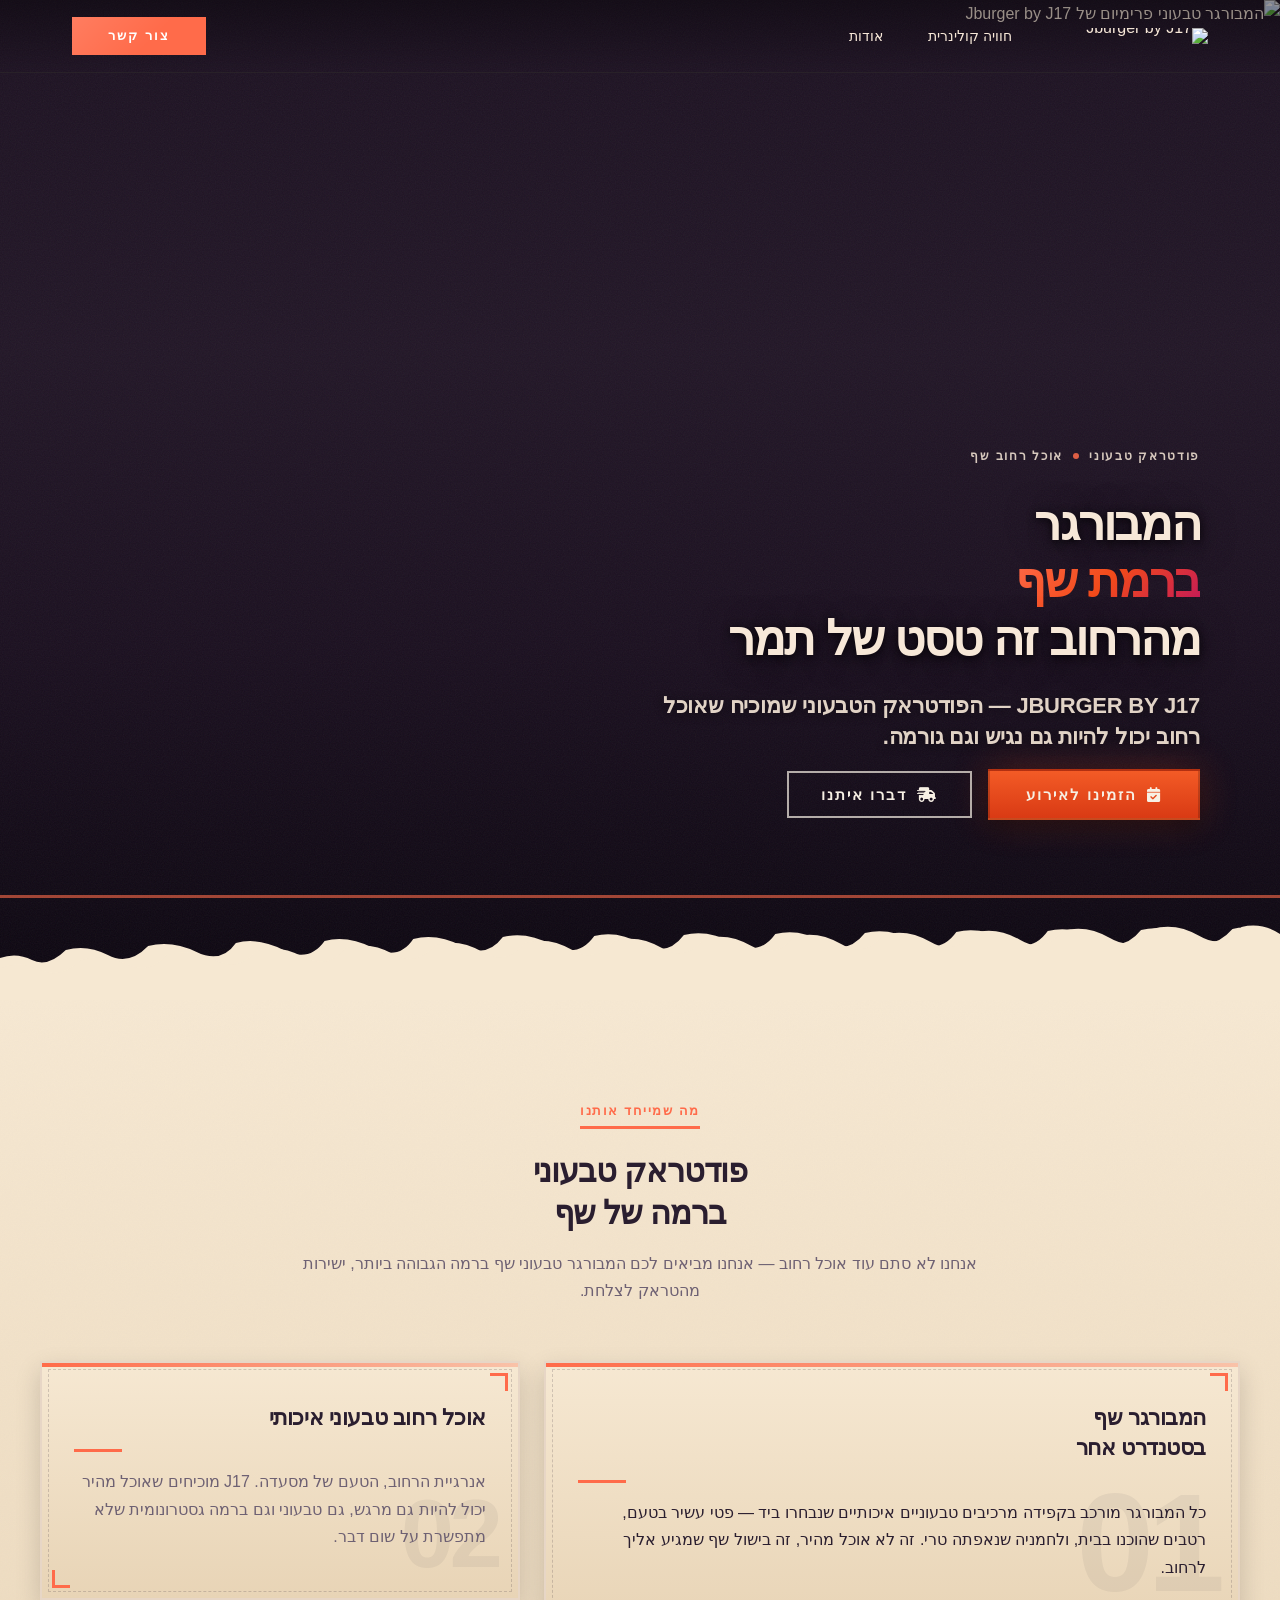
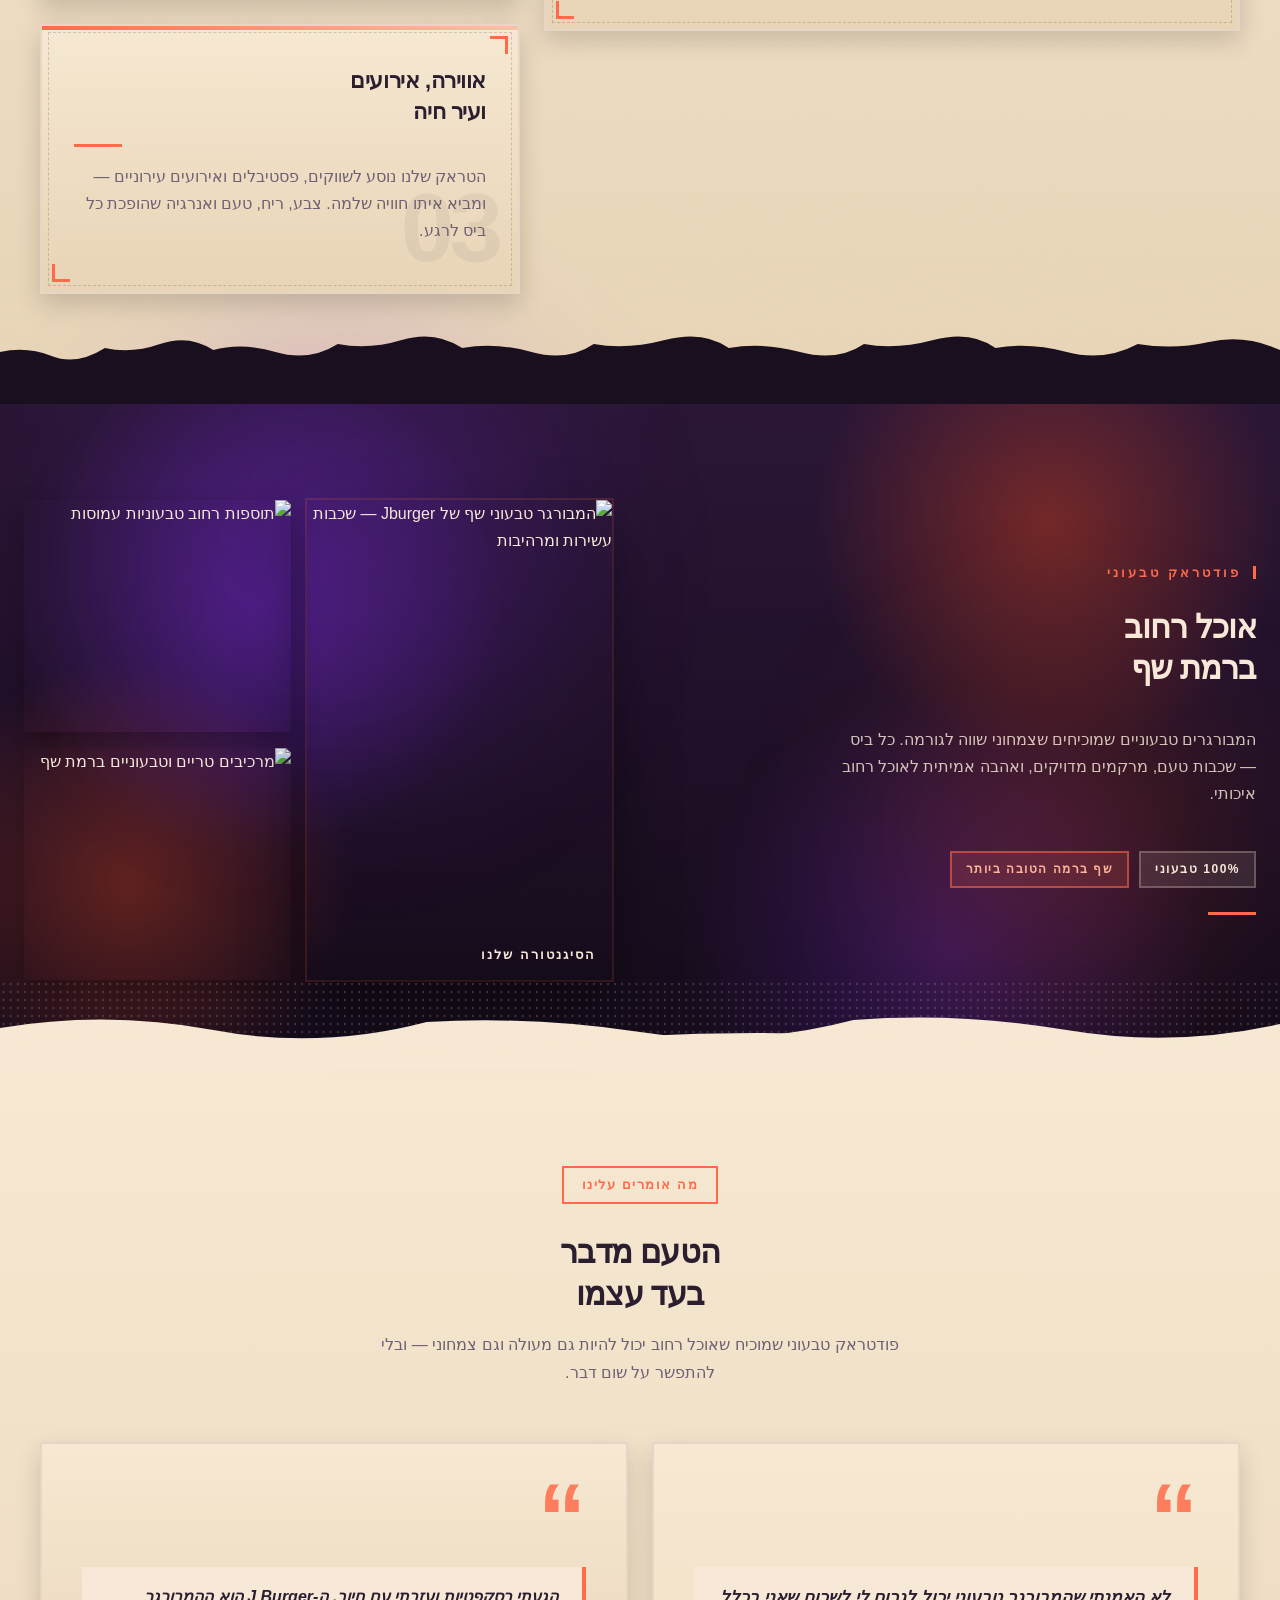
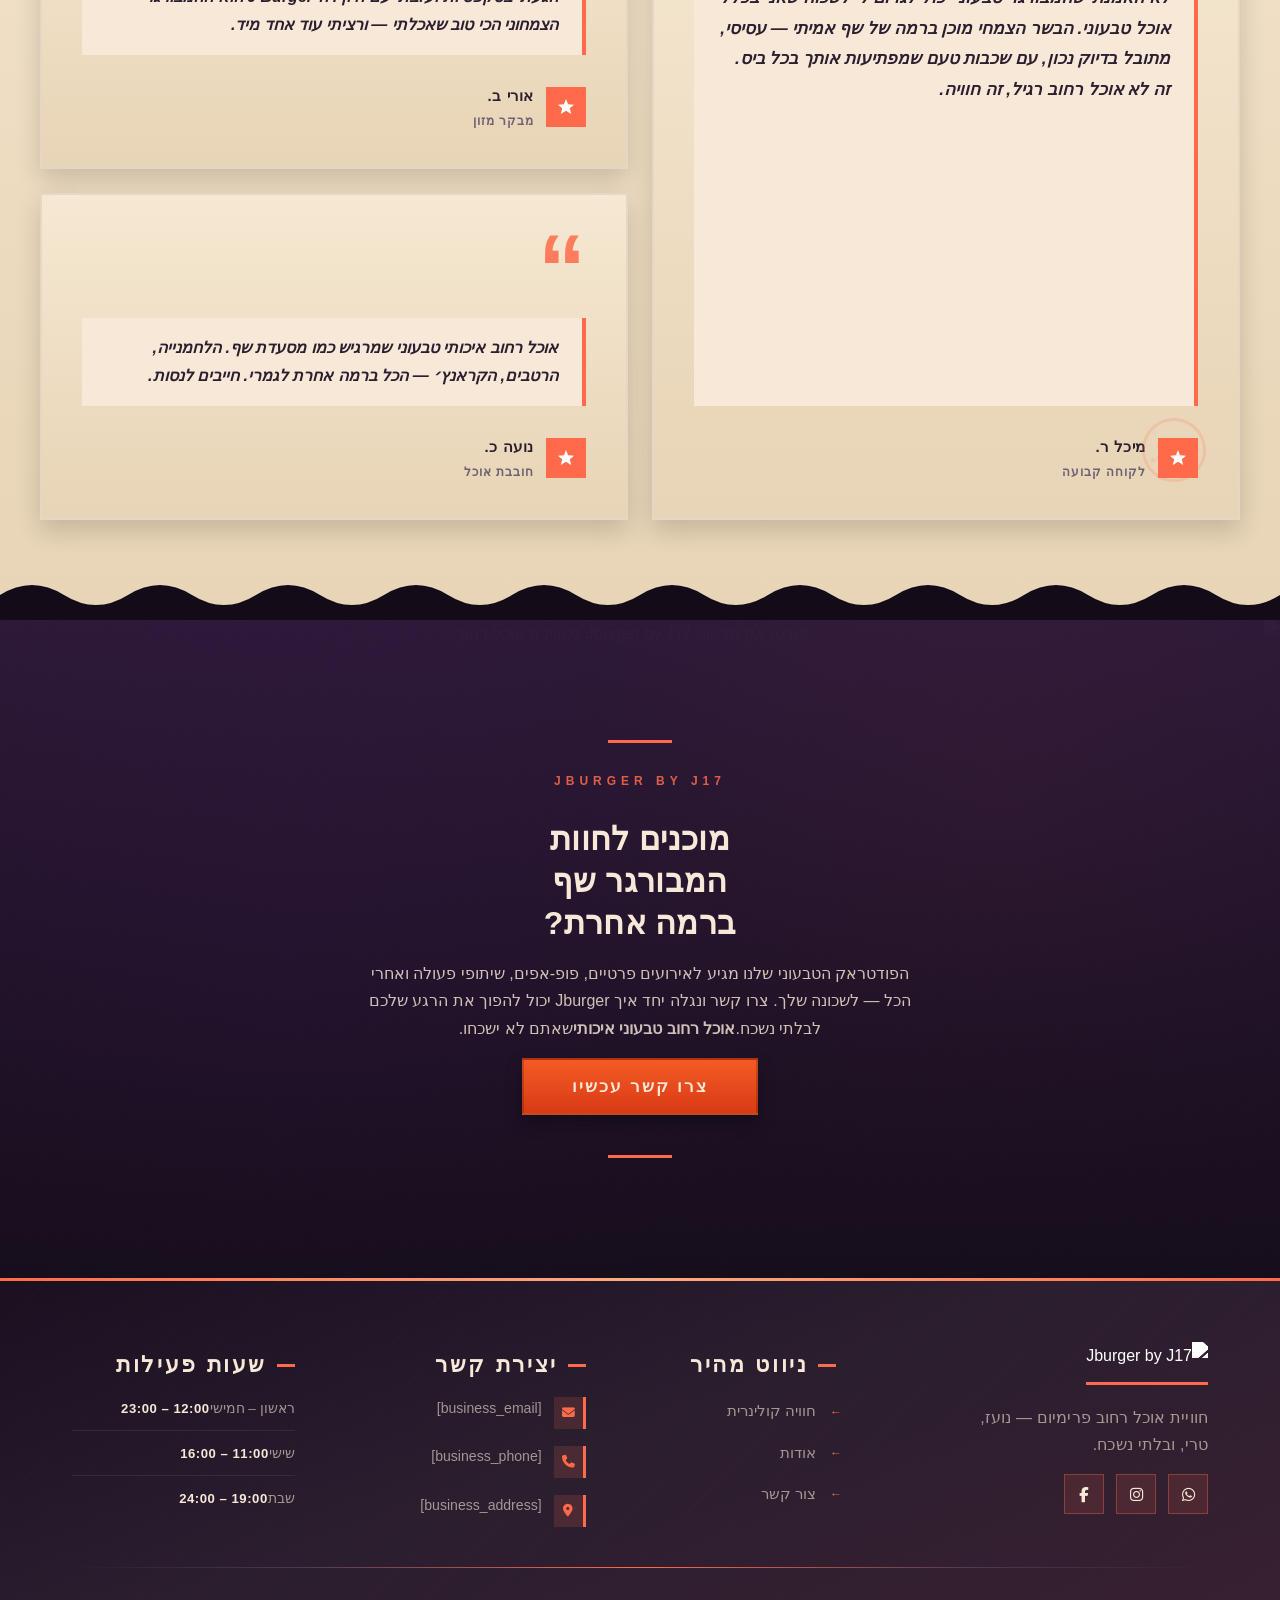
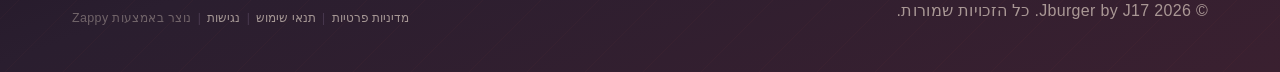
==== commit 2b5cde74: "Background sync: Progressive GitHub Sync" ====
--- a/public/index.html
+++ b/public/index.html
@@ -1 +1 @@
-<!doctype html><html dir="rtl" lang="he"><head><meta charset="UTF-8"><meta content="width=device-width,initial-scale=1" name="viewport"><meta content="index, follow" name="robots"><title>טעמו את המהפכה הטבעונית — Jburger by J17</title><meta content="פודטראק טבעוני שמשנה את כללי המשחק! המבורגרים טבעוניים ברמת שף, מוכנים ברחוב עבורכם. אוכל רחוב טבעוני איכותי שלא תשכחו. הזמינו עכשיו!" name="description"><meta content="פודטראק טבעוני, המבורגר טבעוני שף, אוכל רחוב טבעוני איכותי, המבורגר צמחוני טבעוני" name="keywords"><link href="/assets/favicon.ico" rel="icon" type="image/x-icon"><link href="/assets/favicon-16x16.png" rel="icon" type="image/png" sizes="16x16"><link href="/assets/favicon-32x32.png" rel="icon" type="image/png" sizes="32x32"><link href="/assets/favicon-48x48.png" rel="icon" type="image/png" sizes="48x48"><link href="/assets/favicon-192x192.png" rel="icon" type="image/png" sizes="192x192"><link href="/assets/favicon-512x512.png" rel="icon" type="image/png" sizes="512x512"><link href="/assets/apple-touch-icon.png" rel="apple-touch-icon"><script>!function(){"use strict";var t="62caba27-eb30-4958-ab80-8794bda89833",e="https://api.zappy5.com/api/analytics/track",a=18e5,n=2592e6,o=!0,i=!0,r=!0;var s=function(){var e="zappy_visitor_"+t,a=null;try{if(a=localStorage.getItem(e)){var o=JSON.parse(a),i=Date.now();if(i-o.created<n)return o.lastSeen=i,localStorage.setItem(e,JSON.stringify(o)),o.id}}catch(t){console.warn("Zappy Analytics: LocalStorage not available")}var r="zv_"+Date.now()+"_"+Math.random().toString(36).substr(2,9);try{localStorage.setItem(e,JSON.stringify({id:r,created:Date.now(),lastSeen:Date.now()}))}catch(t){}return r}(),c=function(){var e="zappy_session_"+t,n=null;try{if(n=sessionStorage.getItem(e)){var o=JSON.parse(n),i=Date.now();if(i-o.timestamp<a)return o.timestamp=i,sessionStorage.setItem(e,JSON.stringify(o)),o.id}}catch(t){console.warn("Zappy Analytics: SessionStorage not available")}var r="zs_"+Date.now()+"_"+Math.random().toString(36).substr(2,9);try{sessionStorage.setItem(e,JSON.stringify({id:r,timestamp:Date.now()}))}catch(t){}return r}();function l(a,n){n=n||{};var o={website_id:t,event_type:a,page_path:window.location.pathname,referrer:document.referrer||"direct",visitor_id:s,session_id:c,metadata:n};if(navigator.sendBeacon){var i=new Blob([JSON.stringify(o)],{type:"application/json"});navigator.sendBeacon(e,i)}else fetch(e,{method:"POST",headers:{"Content-Type":"application/json"},body:JSON.stringify(o),keepalive:!0}).catch(function(t){console.warn("Zappy Analytics: Failed to track event",t)})}o&&l("pageview",{title:document.title,url:window.location.href}),i&&document.addEventListener("click",function(t){var e=t.target;if("BUTTON"===e.tagName||e.closest("button")){var a="BUTTON"===e.tagName?e:e.closest("button");l("click",{element:"button",text:a.textContent.trim().substring(0,100),id:a.id||null,class:a.className||null})}else if("A"===e.tagName||e.closest("a")){var n="A"===e.tagName?e:e.closest("a");l("navigation",{element:"link",text:n.textContent.trim().substring(0,100),href:n.href,external:n.hostname!==window.location.hostname})}},!0),r&&document.addEventListener("submit",function(t){var e=t.target;l("form_submit",{form_id:e.id||null,form_name:e.name||null,form_action:e.action||null,form_method:e.method||"GET"})},!0);var d=Date.now();window.addEventListener("beforeunload",function(){l("page_unload",{time_on_page:Math.floor((Date.now()-d)/1e3),page_path:window.location.pathname})}),window.zappyAnalytics={track:l,getVisitorId:function(){return s},getSessionId:function(){return c}}}()</script><meta content="טעמו את המהפכה הטבעונית — Jburger by J17" property="og:title"><meta content="פודטראק טבעוני שמשנה את כללי המשחק! המבורגרים טבעוניים ברמת שף, מוכנים ברחוב עבורכם. אוכל רחוב טבעוני איכותי שלא תשכחו. הזמינו עכשיו!" property="og:description"><meta content="website" property="og:type"><meta content="he_IL" property="og:locale"><meta content="summary_large_image" name="twitter:card"><meta content="טעמו את המהפכה הטבעונית — Jburger by J17" name="twitter:title"><meta content="פודטראק טבעוני שמשנה את כללי המשחק! המבורגרים טבעוניים ברמת שף, מוכנים ברחוב עבורכם. אוכל רחוב טבעוני איכותי שלא תשכחו. הזמינו עכשיו!" name="twitter:description"><link href="https://cdnjs.cloudflare.com/ajax/libs/font-awesome/6.4.0/css/all.min.css" rel="stylesheet"><link href="/assets/favicon.ico" rel="icon" type="image/x-icon"><link href="/assets/favicon-16x16.png" rel="icon" type="image/png" sizes="16x16"><link href="/assets/favicon-32x32.png" rel="icon" type="image/png" sizes="32x32"><link href="/assets/favicon-48x48.png" rel="icon" type="image/png" sizes="48x48"><link href="/assets/favicon-192x192.png" rel="icon" type="image/png" sizes="192x192"><link href="/assets/favicon-512x512.png" rel="icon" type="image/png" sizes="512x512"><link href="/assets/apple-touch-icon.png" rel="apple-touch-icon"><link href="https://cdn.jsdelivr.net/npm/vanilla-cookieconsent@3/dist/cookieconsent.css" rel="stylesheet"><script src="https://cdn.jsdelivr.net/npm/vanilla-cookieconsent@3/dist/cookieconsent.umd.js"></script><script src="https://cdn.jsdelivr.net/gh/mickidum/acc_toolbar/acctoolbar/acctoolbar.min.js"></script><link href="/styles.css" rel="stylesheet"><style id="zappy-dropdown-submenu-styles">#navMenu li:has(.sub-menu),.nav-menu li:has(.sub-menu),.navbar li:has(.sub-menu),nav li:has(.sub-menu){position:relative}#navMenu .sub-menu,.nav-menu .sub-menu,.navbar .sub-menu,nav .sub-menu{display:block!important;position:absolute!important;top:100%;left:0;min-width:220px;background:#fff;border-radius:8px;box-shadow:0 8px 25px rgba(0,0,0,.15);padding:8px 0;opacity:0;visibility:hidden;transform:translateY(10px);transition:all .3s ease;z-index:1000;list-style:none;pointer-events:none}#navMenu li:hover>.sub-menu,.nav-menu li:hover>.sub-menu,.navbar li:hover>.sub-menu,nav li:hover>.sub-menu{opacity:1!important;visibility:visible!important;transform:translateY(0)!important;pointer-events:auto!important}.sub-menu li{list-style:none;margin:0;padding:0}.sub-menu a{display:block!important;padding:10px 16px!important;color:var(--text-dark,#333)!important;font-weight:500;text-decoration:none;white-space:nowrap;transition:background-color .2s}.sub-menu a:hover{background-color:#f5f5f5}[dir=rtl] .nav-menu .sub-menu,[dir=rtl] .navbar .sub-menu,[dir=rtl] nav .sub-menu,html[lang=ar] .nav-menu .sub-menu,html[lang=ar] .navbar .sub-menu,html[lang=ar] nav .sub-menu,html[lang=he] .nav-menu .sub-menu,html[lang=he] .navbar .sub-menu,html[lang=he] nav .sub-menu{left:auto!important;right:0!important}.sub-menu:empty,.sub-menu:not(:has(li)),.sub-menu:not(:has(li:not(.zappy-hidden-menu-item))){display:none!important;opacity:0!important;visibility:hidden!important;pointer-events:none!important}li:has(.menu-group-title):hover>.sub-menu{opacity:1!important;visibility:visible!important;transform:translateY(0)!important;pointer-events:auto!important}#navMenu>li>.menu-group-title,.nav-menu>li>.menu-group-title{display:inline-block;padding:.5rem 1rem;cursor:default;user-select:none}@media (max-width:768px){#navMenu .sub-menu,.nav-menu .sub-menu,.navbar .sub-menu,nav .sub-menu{position:static!important;transform:none!important;box-shadow:none!important;background:0 0!important;max-height:0;overflow:hidden;opacity:0;visibility:hidden;transition:max-height .3s ease,opacity .3s ease;padding:0!important;border-radius:0!important}.sub-menu.mobile-expanded{max-height:500px!important;opacity:1!important;visibility:visible!important;padding:8px 0 8px 16px!important}[dir=rtl] .sub-menu.mobile-expanded,html[lang=he] .sub-menu.mobile-expanded{padding:8px 16px 8px 0!important}#navMenu li:hover>.sub-menu,.nav-menu li:hover>.sub-menu,.navbar li:hover>.sub-menu,nav li:hover>.sub-menu{opacity:0;visibility:hidden;pointer-events:none}#navMenu li>.sub-menu.mobile-expanded,.nav-menu li>.sub-menu.mobile-expanded,.navbar li>.sub-menu.mobile-expanded,nav li>.sub-menu.mobile-expanded{opacity:1!important;visibility:visible!important;pointer-events:auto!important}#navMenu li:has(.sub-menu),.nav-menu li:has(.sub-menu),.navbar li:has(.sub-menu),nav li:has(.sub-menu){display:flex!important;flex-wrap:wrap!important;align-items:center!important;position:relative!important;min-height:44px!important}#navMenu li:has(.sub-menu)>a,.nav-menu li:has(.sub-menu)>a,.navbar li:has(.sub-menu)>a,nav li:has(.sub-menu)>a{flex:1!important;min-width:0!important}#navMenu li:has(.sub-menu)>.menu-group-title,.nav-menu li:has(.sub-menu)>.menu-group-title,.navbar li:has(.sub-menu)>.menu-group-title,nav li:has(.sub-menu)>.menu-group-title{flex:1!important;min-width:0!important;padding:0!important;line-height:inherit!important}#navMenu li:has(.sub-menu)>.sub-menu,.nav-menu li:has(.sub-menu)>.sub-menu,.navbar li:has(.sub-menu)>.sub-menu,nav li:has(.sub-menu)>.sub-menu{flex-basis:100%!important;width:100%!important}#navMenu li:has(.sub-menu)>a [class*=arrow],#navMenu li:has(.sub-menu)>a [class*=chevron],.nav-menu li:has(.sub-menu)>a .fa-angle-down,.nav-menu li:has(.sub-menu)>a .fa-chevron-down,.nav-menu li:has(.sub-menu)>a [class*=arrow],.nav-menu li:has(.sub-menu)>a [class*=chevron],nav li:has(.sub-menu)>a [class*=arrow],nav li:has(.sub-menu)>a [class*=chevron]{display:none!important;visibility:hidden!important}.mobile-submenu-toggle{display:flex!important;align-items:center!important;justify-content:center!important;width:44px!important;height:auto!important;background:0 0!important;border:none!important;cursor:pointer!important;color:var(--text-light)!important;position:static!important;flex-shrink:0!important;align-self:stretch!important;z-index:2!important;padding:0!important;margin:0!important}.mobile-submenu-toggle::after{content:''!important;width:0!important;height:0!important;border-left:6px solid transparent!important;border-right:6px solid transparent!important;border-top:7px solid currentColor!important;transition:transform .3s ease!important}.mobile-submenu-toggle.expanded::after{transform:rotate(180deg)!important}.sub-menu a{padding:10px 0!important;display:block!important;color:var(--text-light)!important}.navbar .sub-menu li a,.zappy-products-dropdown .sub-menu a,nav.navbar .sub-menu li a{color:var(--text-light)!important}}@media (min-width:769px){.mobile-submenu-toggle{display:none!important}}</style><style id="mobile-lang-menu-deployed-css">@media (max-width:768px){.lang-switcher,.nav-container .lang-switcher,.nav-cta-container .lang-switcher,.nav-ecommerce-icons .lang-switcher,.nav-icons-left .lang-switcher,.navbar .lang-switcher,.navbar .nav-cta-container .lang-switcher{display:none!important}.mobile-lang-menu{width:100%;border-top:1px solid rgba(128,128,128,.2);padding:8px 0 0 0;margin-top:8px}.mobile-lang-toggle{display:flex!important;align-items:center;justify-content:space-between;width:100%;padding:12px 16px;background:0 0;border:none;cursor:pointer;font-size:15px;color:inherit;font-family:inherit}.mobile-lang-toggle::after{content:'';display:inline-block;width:8px;height:8px;border-right:2px solid currentColor;border-bottom:2px solid currentColor;transform:rotate(45deg);transition:transform .3s ease;margin-left:8px}.mobile-lang-toggle.expanded::after{transform:rotate(-135deg)}.mobile-lang-options{max-height:0;overflow:hidden;transition:max-height .3s ease}.mobile-lang-options.expanded{max-height:300px}.mobile-lang-option{display:flex!important;align-items:center;gap:10px;padding:10px 24px;text-decoration:none;color:inherit;font-size:14px;font-family:inherit}.mobile-lang-option:hover{background:rgba(128,128,128,.1)}.mobile-lang-option.active{font-weight:600;opacity:.7;pointer-events:none}.mobile-lang-option img{width:20px;height:20px;border-radius:50%}}@media (min-width:769px){.mobile-lang-menu{display:none!important}}</style><style id="zappy-widget-visibility">#mic-access-tool-box,#mic-access-tool-general-button,#mic-init-access-tool #mic-access-tool-box,#mic-init-access-tool #mic-access-tool-general-button,#mic-init-access-tool .mic-access-tool-general-button,._access-icon,._access-menu,.mic-access-tool-box,.mic-access-tool-general-button,div[id*=mic-access-tool-box]{display:none!important;visibility:hidden!important;opacity:0!important;pointer-events:none!important}</style></head><body><nav class="navbar" dir="rtl"><button aria-label="Menu" class="mobile-toggle" id="mobileToggle"><svg viewBox="0 0 24 24" fill="none" height="24" width="24" class="hamburger-icon"><path d="M3 12h18M3 6h18M3 18h18" stroke="currentColor" stroke-linecap="round" stroke-width="2"></path></svg><svg viewBox="0 0 24 24" fill="none" height="24" width="24" class="close-icon" style="display:none"><path d="M18 6L6 18M6 6l12 12" stroke="currentColor" stroke-linecap="round" stroke-width="2"></path></svg></button><button aria-label="Call" class="phone-header-btn" data-phone="[business_phone]"><svg viewBox="0 0 24 24" fill="currentColor" height="20" width="20"><path d="M22 16.92v3a2 2 0 0 1-2.18 2 19.79 19.79 0 0 1-8.63-3.07 19.5 19.5 0 0 1-6-6 19.79 19.79 0 0 1-3.07-8.67A2 2 0 0 1 4.11 2h3a2 2 0 0 1 2 1.72 12.84 12.84 0 0 0 .7 2.81 2 2 0 0 1-.45 2.11L8.09 9.91a16 16 0 0 0 6 6l1.27-1.27a2 2 0 0 1 2.11-.45 12.84 12.84 0 0 0 2.81.7A2 2 0 0 1 22 16.92z"></path></svg></button><div class="nav-container"><div class="nav-right-group"><div class="nav-brand"><a href="/" class="logo-link"><img alt="Jburger by J17" src="/assets/business-logo.webp" class="logo"></a></div><ul class="nav-menu" id="navMenu"><li><a href="/food-experience">חוויה קולינרית</a></li><li><a href="/about">אודות</a></li></ul></div><div class="nav-cta-container"><a href="/contact" class="nav-cta-btn">צור קשר</a></div></div></nav><script>window.addEventListener("load",function(){const e=document.querySelector(".navbar, nav, header");if(!e)return void console.log("[Navbar] Navbar element not found");let t=document.getElementById("mobileToggle")||document.querySelector(".mobile-toggle")||document.querySelector(".hamburger")||document.querySelector(".hamburger-menu")||document.querySelector(".menu-toggle")||document.querySelector(".burger-menu")||document.querySelector('[aria-label="Menu"]')||document.querySelector('[aria-label="תפריט"]');const o=document.querySelector(".phone-header-btn"),n=window.getComputedStyle(e);let r=n.backgroundColor;if(console.log("[Navbar] Initial navbar background:",r),"transparent"===r||"rgba(0, 0, 0, 0)"===r||r.startsWith("rgba")&&r.includes(", 0)")){const e=n.backgroundImage;if(e&&"none"!==e)console.log("[Navbar] Navbar has background image/gradient, using dark text"),r="rgb(240, 240, 240)";else{const e=window.getComputedStyle(document.body).backgroundColor;console.log("[Navbar] Navbar transparent, using body background:",e),r=e}}const i=r.match(/\d+/g);if(i&&i.length>=3){const e=(.299*parseInt(i[0])+.587*parseInt(i[1])+.114*parseInt(i[2]))/255;console.log("[Navbar] Mobile button colors preserved from Claude CSS (luminance:",e.toFixed(2)+")");const n=document.createElement("style");n.id="zappy-mobile-nav-fix";document.documentElement.lang;document.documentElement.dir,n.textContent='\n        /* Hide mobile buttons on desktop, show only on mobile */\n        @media (min-width: 769px) {\n          .mobile-toggle,\n          .phone-header-btn {\n            display: none !important;\n          }\n        }\n        \n        /* Show and position mobile buttons correctly on mobile */\n        @media (max-width: 768px) {\n          .mobile-toggle,\n          .phone-header-btn {\n            position: absolute !important;\n            top: 50% !important;\n            transform: translateY(-50%) !important;\n            z-index: 1001 !important;\n            display: flex !important;\n            align-items: center !important;\n            justify-content: center !important;\n            width: 36px !important;\n            height: 36px !important;\n            border-radius: 50% !important;\n            border: none !important;\n            cursor: pointer !important;\n            padding: 6px !important;\n            background: none !important;\n            color: var(--nav-text, var(--text-light)) !important;\n          }\n          \n          /* LTR positioning (default): hamburger LEFT, phone RIGHT */\n          html:not([dir="rtl"]):not([lang="he"]):not([lang="ar"]) .mobile-toggle,\n          html[dir="ltr"] .mobile-toggle {\n            left: 12px !important;\n            right: auto !important;\n          }\n          html:not([dir="rtl"]):not([lang="he"]):not([lang="ar"]) .phone-header-btn,\n          html[dir="ltr"] .phone-header-btn {\n            right: 12px !important;\n            left: auto !important;\n          }\n          \n          /* RTL positioning: hamburger RIGHT, phone LEFT */\n          html[dir="rtl"] .mobile-toggle,\n          html[lang="he"] .mobile-toggle,\n          html[lang="ar"] .mobile-toggle {\n            right: 12px !important;\n            left: auto !important;\n          }\n          html[dir="rtl"] .phone-header-btn,\n          html[lang="he"] .phone-header-btn,\n          html[lang="ar"] .phone-header-btn {\n            left: 12px !important;\n            right: auto !important;\n          }\n          \n          /* CRITICAL: Ensure nav-container has min-height on mobile */\n          /* All children are positioned absolutely/fixed on mobile, so height:auto collapses to 0 */\n          .nav-container {\n            min-height: 70px !important;\n            position: relative !important;\n          }\n          \n          /* Ensure SVG icons are properly sized and inherit color */\n          .mobile-toggle svg,\n          .phone-header-btn svg {\n            width: 24px !important;\n            height: 24px !important;\n            /* Don\'t force display - let JavaScript control hamburger/close toggle */\n          }\n          \n          /* Reset nav-cta-container on mobile - remove desktop box-shadow/padding */\n          /* that creates a visible ghost box when CTA button is hidden */\n          .nav-cta-container {\n            box-shadow: none !important;\n            padding: 0 !important;\n          }\n          \n          /* Hide nav-cta-container entirely on mobile when there\'s no lang-switcher */\n          /* (only the CTA button is inside, and it\'s hidden on mobile) */\n          .nav-cta-container:not(:has(.lang-switcher)) {\n            display: none !important;\n          }\n          \n          /* CRITICAL: Prevent hero image fade gradient from bleeding over headline text */\n          /* The .image-fade-gradient has bottom: -30px (extends below parent) */\n          /* On mobile stacked layout, this overlaps the h1 text below the image */\n          .hero-image-column {\n            overflow: hidden !important;\n          }\n          .image-fade-gradient {\n            bottom: 0 !important;\n          }\n          \n          /* Hide desktop language switcher on mobile - hamburger menu handles it */\n          /* High specificity to override stored CSS */\n          .lang-switcher,\n          .nav-cta-container .lang-switcher,\n          .nav-container .lang-switcher,\n          .navbar .lang-switcher,\n          .navbar .nav-cta-container .lang-switcher {\n            display: none !important;\n          }\n        }\n      ';const r=document.getElementById("zappy-mobile-nav-fix");r&&r.remove(),document.head.appendChild(n),console.log("[Navbar] Critical CSS injected for mobile nav positioning");const l=window.innerWidth<=768;if(t){const e=t.querySelector(".hamburger-icon"),o=t.querySelector(".close-icon");e&&(e.style.setProperty("width","24px","important"),e.style.setProperty("height","24px","important"),e.style.setProperty("display","block","important")),o&&(o.style.setProperty("width","24px","important"),o.style.setProperty("height","24px","important"),o.style.setProperty("display","none","important")),l?(t.style.setProperty("position","absolute","important"),t.style.setProperty("top","50%","important"),t.style.setProperty("transform","translateY(-50%)","important"),t.style.setProperty("z-index","1001","important"),t.style.removeProperty("left"),t.style.removeProperty("right"),console.log("[Navbar] Mobile toggle positioning applied (mobile viewport)")):(t.style.removeProperty("position"),t.style.removeProperty("top"),t.style.removeProperty("transform"),t.style.removeProperty("z-index"),t.style.removeProperty("left"),t.style.removeProperty("right"),console.log("[Navbar] Desktop viewport - cleared mobile toggle inline positioning"))}if(o){const e=o.querySelector("svg");e&&(e.style.width="24px",e.style.height="24px",e.setAttribute("width","24"),e.setAttribute("height","24")),l?(o.style.setProperty("position","absolute","important"),o.style.setProperty("top","50%","important"),o.style.setProperty("transform","translateY(-50%)","important"),o.style.setProperty("z-index","1001","important"),o.style.removeProperty("left"),o.style.removeProperty("right"),console.log("[Navbar] Phone button positioning applied (mobile viewport)")):(o.style.removeProperty("position"),o.style.removeProperty("top"),o.style.removeProperty("transform"),o.style.removeProperty("z-index"),o.style.removeProperty("left"),o.style.removeProperty("right"),console.log("[Navbar] Desktop viewport - cleared phone button inline positioning"))}}else console.log("[Navbar] Could not parse background color:",r);t=document.getElementById("mobileToggle")||document.querySelector(".mobile-toggle")||document.querySelector(".hamburger")||document.querySelector(".hamburger-menu")||document.querySelector(".menu-toggle")||document.querySelector(".burger-menu")||document.querySelector('[aria-label="Menu"]')||document.querySelector('[aria-label="תפריט"]');const l=document.getElementById("navMenu")||document.querySelector(".nav-menu")||document.querySelector(".nav-links")||document.querySelector("nav ul:not(.submenu)");if(!t||!l)return void console.log("[Navbar] Mobile toggle or menu not found:",{toggle:!!t,menu:!!l});l.id||(l.id="navMenu"),console.log("[Navbar] Initializing mobile menu...");const a=t.cloneNode(!0);t.parentNode.replaceChild(a,t),a.addEventListener("click",function(e){e.preventDefault(),e.stopPropagation();const t=this.querySelector(".hamburger-icon"),o=this.querySelector(".close-icon");l.classList.contains("active")?(l.classList.remove("active"),t&&t.style.setProperty("display","block","important"),o&&o.style.setProperty("display","none","important"),document.body.style.overflow="",console.log("[Navbar] Menu closed")):(l.classList.add("active"),t&&t.style.setProperty("display","none","important"),o&&o.style.setProperty("display","block","important"),document.body.style.overflow="hidden",console.log("[Navbar] Menu opened"))}),l.querySelectorAll("a").forEach(function(e){e.addEventListener("click",function(){if("#"===this.getAttribute("href"))return;const e=a.querySelector(".hamburger-icon"),t=a.querySelector(".close-icon");l.classList.remove("active"),e&&e.style.setProperty("display","block","important"),t&&t.style.setProperty("display","none","important"),document.body.style.overflow="",console.log("[Navbar] Menu closed (link clicked)")})});var s=l.querySelectorAll(".dropdown-toggle");s.forEach(function(e){e.addEventListener("click",function(e){e.preventDefault(),e.stopPropagation();var t=this.closest(".nav-dropdown");t&&(t.parentNode.querySelectorAll(".nav-dropdown.open").forEach(function(e){e!==t&&e.classList.remove("open")}),t.classList.toggle("open"),console.log("[Navbar] Dropdown toggled:",t.classList.contains("open")?"open":"closed"))})}),document.addEventListener("click",function(e){e.target.closest(".nav-dropdown")||document.querySelectorAll(".nav-dropdown.open").forEach(function(e){e.classList.remove("open")})}),console.log("[Navbar] Dropdown handlers initialized for "+s.length+" dropdowns"),o&&o.addEventListener("click",function(){const e=document.querySelectorAll('a[href^="tel:"]'),t=e.length>0?e[0].getAttribute("href").replace("tel:",""):"[business_phone]";window.location.href="tel:"+t,console.log("[Navbar] Phone button clicked")}),console.log("[Navbar] Mobile menu initialized successfully");const p=function(){const e=document.querySelector(".whatsapp-float");e&&(window.innerWidth>=769?(e.style.setProperty("display","none","important"),e.style.setProperty("visibility","hidden","important"),e.style.setProperty("opacity","0","important"),e.style.setProperty("pointer-events","none","important"),console.log("[WhatsApp] Button hidden on desktop")):(e.style.removeProperty("display"),e.style.removeProperty("visibility"),e.style.removeProperty("opacity"),e.style.removeProperty("pointer-events"),console.log("[WhatsApp] Button visible on mobile")))};let c;p(),window.addEventListener("resize",function(){clearTimeout(c),c=setTimeout(p,100)})})</script><main><section class="index-hero-section" data-layout-spec="בית-hero" dir="rtl" data-hero-type="fullscreen-scrim"><div class="index-hero-bg"><img alt="המבורגר טבעוני פרימיום של Jburger by J17" src="/assets/site-index-hero-image-1.webp" data-context="Dramatic close-up of a premium vegan gourmet burger at a vibrant food truck serving moment at night. The burger is stacked high with fresh toppings, glossy bun, melted vegan cheese, crispy textures, steam rising. Background shows warm street lights, bokeh city atmosphere, food truck counter in the background. Night street food scene, editorial food photography style, high appetite appeal, cinematic mood, rich warm tones with deep shadows." data-placeholder="index-hero-image-1" height="900" width="1400" class="index-hero-img" data-hero-bg="true"></div><div class="index-hero-scrim" aria-hidden="true"></div><div class="index-hero-grain" aria-hidden="true"></div><div class="index-hero-content"><div class="index-hero-label"><span>פודטראק טבעוני</span><span class="index-hero-label-dot" aria-hidden="true"></span><span>אוכל רחוב שף</span></div><h1 class="index-hero-h1"><span class="index-hero-h1-line1">המבורגר</span><span class="index-hero-accent-word index-hero-h1-line2">ברמת שף</span><span class="index-hero-h1-line3">מהרחוב</span></h1><h3 class="index-hero-subtitle">Jburger by J17 — הפודטראק הטבעוני שמוכיח שאוכל רחוב יכול להיות גם נגיש וגם גורמה.</h3><div class="index-hero-ctas"><a href="/contact" class="btn-primary index-hero-btn-primary"><i class="fa-solid fa-calendar-check" aria-hidden="true"></i>הזמינו לאירוע</a><a href="/contact" class="btn-ghost index-hero-btn-ghost"><i class="fa-solid fa-truck-fast" aria-hidden="true"></i>דברו איתנו</a></div></div><div class="index-hero-accent-rule" aria-hidden="true"></div><div class="index-hero-divider-wrapper"><svg viewBox="0 0 1400 100" xmlns="http://www.w3.org/2000/svg" aria-hidden="true" data-no-icon-edit="true" preserveAspectRatio="none"><path d="M0,100 L0,58 Q18,52 35,60 T72,50 Q95,44 118,55 T162,46 Q188,40 215,52 T258,43 Q282,37 310,50 T355,41 Q380,35 408,48 T452,39 Q478,33 505,46 T550,37 Q576,31 604,45 T650,36 Q675,30 702,44 T748,35 Q774,29 802,43 T848,34 Q874,28 900,42 T946,33 Q972,27 1000,41 T1046,32 Q1072,26 1100,40 T1146,31 Q1172,25 1200,39 T1248,30 Q1274,24 1300,38 T1348,29 Q1370,24 1400,36 L1400,100 Z" fill="#F6E8D2"></path><path d="M0,100 L0,68 Q22,60 44,70 T88,60 Q112,53 138,64 T182,55 Q208,48 235,60 T280,51 Q305,44 332,57 T378,48 Q404,41 430,54 T476,45 Q502,38 528,52 T574,43 Q600,36 626,50 T672,41 Q698,34 724,48 T770,39 Q796,32 822,46 T868,37 Q894,30 920,44 T966,35 Q992,28 1018,42 T1064,33 Q1090,26 1116,40 T1162,31 Q1188,24 1214,38 T1260,29 Q1286,22 1312,36 T1358,27 Q1380,22 1400,34 L1400,100 Z" fill="#F6E8D2"></path></svg></div></section><section class="index-features-section" data-layout-spec="בית-features" dir="rtl"><div class="index-features-grain" aria-hidden="true"></div><div class="index-features-container"><div class="index-features-intro"><span class="index-features-eyebrow">מה שמייחד אותנו</span><h2 class="index-features-heading">פודטראק טבעוני<br>ברמה של שף</h2><p class="index-features-subheading">אנחנו לא סתם עוד אוכל רחוב — אנחנו מביאים לכם המבורגר טבעוני שף ברמה הגבוהה ביותר, ישירות מהטראק לצלחת.</p></div><div class="index-features-grid"><article class="index-features-card index-features-card--hero"><div class="index-features-card-accent" aria-hidden="true"></div><div class="index-features-card-corner index-features-card-corner--tl" aria-hidden="true"></div><div class="index-features-card-corner index-features-card-corner--br" aria-hidden="true"></div><span class="index-features-card-number" aria-hidden="true">01</span><div class="index-features-card-content"><h3 class="index-features-card-title">המבורגר שף<br>בסטנדרט אחר</h3><div class="index-features-card-rule" aria-hidden="true"></div><p>כל המבורגר מורכב בקפידה מרכיבים טבעוניים איכותיים שנבחרו ביד — פטי עשיר בטעם, רטבים שהוכנו בבית, ולחמניה שנאפתה טרי. זה לא אוכל מהיר, זה בישול שף שמגיע אליך לרחוב.</p></div></article><article class="index-features-card index-features-card--secondary"><div class="index-features-card-accent" aria-hidden="true"></div><div class="index-features-card-corner index-features-card-corner--tl" aria-hidden="true"></div><div class="index-features-card-corner index-features-card-corner--br" aria-hidden="true"></div><span class="index-features-card-number" aria-hidden="true">02</span><div class="index-features-card-content"><h3 class="index-features-card-title">אוכל רחוב טבעוני איכותי</h3><div class="index-features-card-rule" aria-hidden="true"></div><p>אנרגיית הרחוב, הטעם של מסעדה. J17 מוכיחים שאוכל מהיר יכול להיות גם מרגש, גם טבעוני וגם ברמה גסטרונומית שלא מתפשרת על שום דבר.</p></div></article><article class="index-features-card index-features-card--tertiary"><div class="index-features-card-accent" aria-hidden="true"></div><div class="index-features-card-corner index-features-card-corner--tl" aria-hidden="true"></div><div class="index-features-card-corner index-features-card-corner--br" aria-hidden="true"></div><span class="index-features-card-number" aria-hidden="true">03</span><div class="index-features-card-content"><h3 class="index-features-card-title">אווירה, אירועים<br>ועיר חיה</h3><div class="index-features-card-rule" aria-hidden="true"></div><p>הטראק שלנו נוסע לשווקים, פסטיבלים ואירועים עירוניים — ומביא איתו חוויה שלמה. צבע, ריח, טעם ואנרגיה שהופכת כל ביס לרגע.</p></div></article></div></div><div class="index-features-divider-wrapper"><svg viewBox="0 0 1440 90" xmlns="http://www.w3.org/2000/svg" aria-hidden="true" data-no-icon-edit="true" preserveAspectRatio="none"><path d="M0,90 L0,38 Q30,32 58,42 T118,34 Q148,40 180,30 T240,36 Q272,28 310,38 T380,30 Q415,36 452,26 T520,34 Q558,28 598,38 T668,30 Q705,36 748,26 T820,34 Q858,28 900,38 T972,30 Q1008,36 1050,26 T1120,34 Q1158,28 1200,38 T1280,30 Q1320,36 1360,28 T1440,36 L1440,90 Z" fill="#1A0F1F"></path></svg></div></section><section class="index-showcase-section" data-layout-spec="בית-showcase" dir="rtl"><div class="showcase-grain" aria-hidden="true"></div><div class="showcase-glow showcase-glow--violet" aria-hidden="true"></div><div class="showcase-glow showcase-glow--coral" aria-hidden="true"></div><div class="showcase-container"><div class="showcase-text-block"><span class="showcase-eyebrow">פודטראק טבעוני</span><h2 class="showcase-heading">אוכל רחוב<br>ברמת שף</h2><p class="showcase-body">המבורגרים טבעוניים שמוכיחים שצמחוני שווה לגורמה. כל ביס — שכבות טעם, מרקמים מדויקים, ואהבה אמיתית לאוכל רחוב איכותי.</p><div class="showcase-badge-row"><span class="showcase-sticker">100% טבעוני</span><span class="showcase-sticker showcase-sticker--coral">שף ברמה הטובה ביותר</span></div></div><div class="showcase-image-group"><figure class="showcase-img-dominant"><img alt="המבורגר טבעוני שף של Jburger — שכבות עשירות ומרהיבות" src="/assets/site-index-showcase-image-1.webp" data-context="Close-up portrait shot of a towering premium vegan burger from Jburger by J17 food truck — a thick plant-based patty with perfectly melted vegan cheese, caramelized onions, crisp lettuce, sliced tomato, and glossy artisan bun, shot against a dark moody background with dramatic studio lighting, vibrant colors, glossy food photography style, rich textures visible in every layer" data-placeholder="index-showcase-image-1" height="700" width="560"><div class="showcase-img-label">הסיגנטורה שלנו</div></figure><div class="showcase-img-stack"><figure class="showcase-img-tile"><img alt="תוספות רחוב טבעוניות עמוסות" src="/assets/site-index-showcase-image-2.webp" data-context="Overhead flat-lay of loaded vegan street food sides from a gourmet food truck — crispy golden fries in a paper cone, vegan dipping sauces in small ramekins, and colorful toppings scattered artfully, dark moody background, vibrant food photography, rich textures and saturated colors" data-placeholder="index-showcase-image-2" height="300" width="400"></figure><figure class="showcase-img-tile"><img alt="מרכיבים טריים וטבעוניים ברמת שף" src="/assets/site-index-showcase-image-3.webp" data-context="Extreme close-up macro shot of fresh vegan burger ingredients — juicy plant-based patty cross-section, fresh sliced avocado, purple cabbage slaw, pickled jalapeños, and a glossy brioche-style vegan bun, dramatic side lighting, dark background, chef-level food styling, rich saturated colors" data-placeholder="index-showcase-image-3" height="300" width="400"></figure></div></div></div><div class="showcase-divider-wrapper"><svg viewBox="0 0 1440 90" xmlns="http://www.w3.org/2000/svg" aria-hidden="true" data-no-icon-edit="true" preserveAspectRatio="none"><defs><linearGradient id="showcaseDividerGrad" x1="0" x2="0" y1="0" y2="1"><stop offset="0%" stop-color="transparent"></stop><stop offset="100%" stop-color="#F6E8D2"></stop></linearGradient><pattern height="8" id="showcaseHalftone" patternUnits="userSpaceOnUse" width="8" x="0" y="0"><circle cx="4" cy="4" fill="rgba(246,232,210,0.18)" r="1.2"></circle></pattern></defs><rect fill="url(#showcaseHalftone)" height="90" width="1440" x="0" y="0"></rect><path d="M0,90 L0,48 Q120,30 240,50 T480,42 Q600,36 720,52 T960,40 Q1080,32 1200,50 T1440,44 L1440,90 Z" fill="#F6E8D2"></path><path d="M0,90 L0,62 Q180,50 360,64 T720,56 Q900,48 1080,62 T1440,58 L1440,90 Z" fill="#F6E8D2"></path></svg></div></section><section class="index-testimonials-section" data-layout-spec="בית-testimonials" dir="rtl"><div class="index-testimonials-container"><div class="index-testimonials-header"><span class="index-testimonials-eyebrow">מה אומרים עלינו</span><h2 class="index-testimonials-title">הטעם מדבר<br>בעד עצמו</h2><p class="index-testimonials-intro">פודטראק טבעוני שמוכיח שאוכל רחוב יכול להיות גם מעולה וגם צמחוני — ובלי להתפשר על שום דבר.</p></div><div class="index-testimonials-grid"><article class="index-testimonials-card index-testimonials-card--large"><div class="index-testimonials-quote-mark" aria-hidden="true">“</div><blockquote class="index-testimonials-quote">לא האמנתי שהמבורגר טבעוני יכול לגרום לי לשכוח שאני בכלל אוכל טבעוני. הבשר הצמחי מוכן ברמה של שף אמיתי — עסיסי, מתובל בדיוק נכון, עם שכבות טעם שמפתיעות אותך בכל ביס. זה לא אוכל רחוב רגיל, זה חוויה.</blockquote><footer class="index-testimonials-author"><div class="index-testimonials-author-badge" aria-hidden="true"><svg viewBox="0 0 20 20" xmlns="http://www.w3.org/2000/svg" data-element-type="icon" data-icon-type="svg" fill="none" height="20" width="20"><path d="M10 2L12.09 7.26L18 7.64L13.82 11.22L15.18 17L10 13.77L4.82 17L6.18 11.22L2 7.64L7.91 7.26L10 2Z" fill="currentColor"></path></svg></div><div class="index-testimonials-author-info"><strong class="index-testimonials-author-name">מיכל ר.</strong><span class="index-testimonials-author-label">לקוחה קבועה</span></div></footer><div class="index-testimonials-stamp" aria-hidden="true"><span>VEGAN</span><span>APPROVED</span></div></article><div class="index-testimonials-stack"><article class="index-testimonials-card index-testimonials-card--small"><div class="index-testimonials-quote-mark" aria-hidden="true">“</div><blockquote class="index-testimonials-quote">הגעתי בסקפטיות ועזבתי עם חיוך. ה-J Burger הוא ההמבורגר הצמחוני הכי טוב שאכלתי — ורציתי עוד אחד מיד.</blockquote><footer class="index-testimonials-author"><div class="index-testimonials-author-badge" aria-hidden="true"><svg viewBox="0 0 20 20" xmlns="http://www.w3.org/2000/svg" data-element-type="icon" data-icon-type="svg" fill="none" height="20" width="20"><path d="M10 2L12.09 7.26L18 7.64L13.82 11.22L15.18 17L10 13.77L4.82 17L6.18 11.22L2 7.64L7.91 7.26L10 2Z" fill="currentColor"></path></svg></div><div class="index-testimonials-author-info"><strong class="index-testimonials-author-name">אורי ב.</strong><span class="index-testimonials-author-label">מבקר מזון</span></div></footer></article><article class="index-testimonials-card index-testimonials-card--small"><div class="index-testimonials-quote-mark" aria-hidden="true">“</div><blockquote class="index-testimonials-quote">אוכל רחוב איכותי טבעוני שמרגיש כמו מסעדת שף. הלחמנייה, הרטבים, הקראנץ׳ — הכל ברמה אחרת לגמרי. חייבים לנסות.</blockquote><footer class="index-testimonials-author"><div class="index-testimonials-author-badge" aria-hidden="true"><svg viewBox="0 0 20 20" xmlns="http://www.w3.org/2000/svg" data-element-type="icon" data-icon-type="svg" fill="none" height="20" width="20"><path d="M10 2L12.09 7.26L18 7.64L13.82 11.22L15.18 17L10 13.77L4.82 17L6.18 11.22L2 7.64L7.91 7.26L10 2Z" fill="currentColor"></path></svg></div><div class="index-testimonials-author-info"><strong class="index-testimonials-author-name">נועה כ.</strong><span class="index-testimonials-author-label">חובבת אוכל</span></div></footer></article></div></div></div><div class="index-testimonials-divider-wrapper"><svg viewBox="0 0 1280 80" xmlns="http://www.w3.org/2000/svg" aria-hidden="true" data-no-icon-edit="true" preserveAspectRatio="none"><path d="M0,80 L0,55 Q32,35 64,55 Q96,75 128,55 Q160,35 192,55 Q224,75 256,55 Q288,35 320,55 Q352,75 384,55 Q416,35 448,55 Q480,75 512,55 Q544,35 576,55 Q608,75 640,55 Q672,35 704,55 Q736,75 768,55 Q800,35 832,55 Q864,75 896,55 Q928,35 960,55 Q992,75 1024,55 Q1056,35 1088,55 Q1120,75 1152,55 Q1184,35 1216,55 Q1248,75 1280,55 L1280,80 Z" fill="#140B19"></path></svg></div></section><section class="index-cta-section" data-layout-spec="בית-cta" dir="rtl"><div class="index-cta-bg-layer" aria-hidden="true"></div><div class="index-cta-texture" aria-hidden="true"></div><div class="index-cta-image-wrap" aria-hidden="true"><img alt="פודטראק טבעוני Jburger by J17 בסביבת אוכל רחוב" src="/assets/site-index-cta-image-1.webp" data-context="A moody, atmospheric photo of a premium vegan food truck at night or golden hour, with warm glowing lights, steam rising from the grill, and a busy urban street food environment. The image should feel cinematic and textured, suitable as a low-opacity background layer for a dark CTA section — deep shadows, rich warm tones, and a sense of energy and craftsmanship." data-placeholder="index-cta-image-1" height="600" width="1200"></div><div class="index-cta-container"><div class="index-cta-rule" aria-hidden="true"></div><div class="index-cta-label">JBURGER BY J17</div><h2 class="index-cta-heading">מוכנים לחוות<br>המבורגר שף<br>ברמה אחרת?</h2><p class="index-cta-body">הפודטראק הטבעוני שלנו מגיע לאירועים פרטיים, פופ-אפים, שיתופי פעולה ואחרי הכל — לשכונה שלך. צרו קשר ונגלה יחד איך Jburger יכול להפוך את הרגע שלכם לבלתי נשכח.<strong>אוכל רחוב טבעוני איכותי</strong>שאתם לא ישכחו.</p><a href="/contact" class="btn-primary index-cta-btn">צרו קשר עכשיו</a><div class="index-cta-rule index-cta-rule--bottom" aria-hidden="true"></div></div></section></main><footer class="site-footer" dir="rtl"><div class="footer-inner"><div class="footer-top"><div class="footer-col footer-brand"><div class="footer-logo-wrap"><img alt="Jburger by J17" src="/assets/business-logo.webp" class="logo"></div><p class="footer-tagline">חוויית אוכל רחוב פרימיום — נועז, טרי, ובלתי נשכח.</p><div class="footer-social"><a href="[facebook_handle]" aria-label="Facebook"><i class="fab fa-facebook-f"></i></a><a href="[instagram_handle]" aria-label="Instagram"><i class="fab fa-instagram"></i></a><a href="[whatsapp_handle]" aria-label="WhatsApp"><i class="fab fa-whatsapp"></i></a></div></div><div class="footer-col footer-links-col"><h3 class="footer-heading"><span class="heading-accent"></span>ניווט מהיר</h3><ul class="footer-nav-links"><li><a href="/food-experience">חוויה קולינרית</a></li><li><a href="/about">אודות</a></li><li><a href="/contact">צור קשר</a></li></ul></div><div class="footer-col footer-contact-col"><h3 class="footer-heading"><span class="heading-accent"></span>יצירת קשר</h3><ul class="footer-contact"><li><span class="contact-icon"><i class="fas fa-envelope"></i></span><span class="contact-text"><a href="mailto:[business_email]">[business_email]</a></span></li><li><span class="contact-icon"><i class="fas fa-phone"></i></span><span class="contact-text"><a href="tel:[business_phone]">[business_phone]</a></span></li><li><a href="/"><span class="contact-icon"><i class="fas fa-map-marker-alt"></i></span><span class="contact-text">[business_address]</span></a></li></ul></div><div class="footer-col footer-hours-col"><h3 class="footer-heading"><span class="heading-accent"></span>שעות פעילות</h3><ul class="footer-hours-list"><li><a href="/"><span class="day">ראשון – חמישי</span><span class="time">12:00 – 23:00</span></a></li><li><a href="/"><span class="day">שישי</span><span class="time">11:00 – 16:00</span></a></li><li><a href="/"><span class="day">שבת</span><span class="time">19:00 – 24:00</span></a></li></ul></div></div><div class="footer-divider"></div><div class="footer-bottom"><p class="footer-copy">© 2026 Jburger by J17. כל הזכויות שמורות.</p><div class="footer-legal"><a href="/privacy">מדיניות פרטיות</a><span class="legal-sep">|</span><a href="/terms">תנאי שימוש</a><span class="legal-sep">|</span><a href="/accessibility">נגישות</a><span class="legal-sep">|</span><a href="https://zappy5.com" class="zappy-attribution" target="_blank">נוצר באמצעות Zappy</a></div></div></div></footer><a href="https://wa.me/[whatsapp_handle]" class="whatsapp-float" aria-label="WhatsApp"><i class="fab fa-whatsapp"></i></a><div data-integration="accessibility:toolbar"></div><script src="/script.js"></script><script id="zappy-mobile-submenu-script">!function(){function e(){if(window.innerWidth>768)return document.querySelectorAll(".mobile-submenu-toggle").forEach(function(e){e.remove()}),void document.querySelectorAll(".sub-menu.mobile-expanded").forEach(function(e){e.classList.remove("mobile-expanded")});document.querySelectorAll(".nav-menu li:has(.sub-menu), nav li:has(.sub-menu), .navbar li:has(.sub-menu), #navMenu li:has(.sub-menu)").forEach(function(e){if(!e.querySelector(".mobile-submenu-toggle")){var t=e.querySelector(".sub-menu"),n=e.querySelector(":scope > a");if(t&&n){var o=document.createElement("button");o.className="mobile-submenu-toggle",o.setAttribute("aria-label","Toggle submenu"),o.setAttribute("type","button"),n.insertAdjacentElement("afterend",o),o.addEventListener("click",function(e){e.preventDefault(),e.stopPropagation(),document.querySelectorAll(".sub-menu.mobile-expanded").forEach(function(e){if(e!==t){e.classList.remove("mobile-expanded");var n=e.parentElement.querySelector(".mobile-submenu-toggle");n&&n.classList.remove("expanded")}}),t.classList.toggle("mobile-expanded"),o.classList.toggle("expanded")})}}})}var t;"loading"===document.readyState?document.addEventListener("DOMContentLoaded",e):e(),window.addEventListener("resize",function(){clearTimeout(t),t=setTimeout(e,250)});var n=new MutationObserver(function(t){t.forEach(function(t){if("attributes"===t.type){var n=t.target;n.classList&&(n.classList.contains("active")||n.classList.contains("open"))&&setTimeout(e,100)}})});setTimeout(function(){document.querySelectorAll(".mobile-menu, .nav-menu, #navMenu, nav").forEach(function(e){n.observe(e,{attributes:!0,attributeFilter:["class","style"]})})},500)}()</script><script id="zappy-navbar-scroll-effect">!function(){var e=document.querySelector("nav.navbar,.navbar:not(.zappy-catalog-menu)"),t=document.querySelector(".zappy-catalog-menu,#zappy-catalog-menu");if(e){var r="rgba(247,232,216,0.85)",o=getComputedStyle(document.documentElement),a=o.getPropertyValue("--text-dark").trim()||"#1a1a1a",s=(o.getPropertyValue("--text-light").trim(),a);e.style.transition="background 0.3s ease,backdrop-filter 0.3s ease,-webkit-backdrop-filter 0.3s ease,box-shadow 0.3s ease",t&&(t.style.transition="background 0.3s ease,backdrop-filter 0.3s ease,-webkit-backdrop-filter 0.3s ease");var n="a,.navbar-brand,.navbar-brand a,.dropdown-toggle,.mobile-toggle,.phone-header-btn,.mobile-hamburger-btn,.mobile-close-btn,.mobile-submenu-toggle,.nav-link",l=["cart-link","login-link","nav-search-toggle","search-toggle"];window.addEventListener("scroll",f,{passive:!0}),window.addEventListener("resize",f,{passive:!0}),f();var i=document.querySelector('section[class*="hero"],[data-hero-type],main>section:first-child'),d=!1;if(i){var p=getComputedStyle(i),c=p.backgroundImage;if(c&&"none"!==c)if(-1!==c.indexOf("url(")){var b=p.backgroundColor.match(/\d+/g);d=!(b&&b.length>=3)||h(parseInt(b[0]),parseInt(b[1]),parseInt(b[2]))<.4}else if(-1!==c.indexOf("gradient")){var y=c.match(/rgba?\(\s*(\d+)\s*,\s*(\d+)\s*,\s*(\d+)/g);if(y&&y.length>0){for(var g=0,m=0;m<y.length;m++){var u=y[m].match(/\d+/g);g+=h(parseInt(u[0]),parseInt(u[1]),parseInt(u[2]))}d=g/y.length<.4}else d=!0}else d=!0;else{var k=p.backgroundColor.match(/\d+/g);k&&k.length>=3&&(d=h(parseInt(k[0]),parseInt(k[1]),parseInt(k[2]))<.4)}}d||(window.removeEventListener("scroll",f),window.removeEventListener("resize",f),e.classList.add("scrolled"),window.innerWidth>768&&(e.style.setProperty("--frosted-text",s),e.style.setProperty("background-image","none","important"),e.style.setProperty("background-color",r,"important"),e.style.backdropFilter="blur(12px)",e.style.webkitBackdropFilter="blur(12px)",e.style.boxShadow="0 2px 16px rgba(0,0,0,0.12)",w(e,s)),t&&(t.classList.add("scrolled"),window.innerWidth>768&&(t.style.setProperty("background",r,"important"),t.style.setProperty("backdrop-filter","blur(12px)","important"),t.style.setProperty("-webkit-backdrop-filter","blur(12px)","important"),w(t,s))),window._zappyNavNoDarkHero=!0)}function w(e,t){for(var r=e.querySelectorAll(n),o=0;o<r.length;o++){var a=!1;(r[o].closest(".sub-menu")||r[o].closest(".dropdown-menu"))&&(a=!0);for(var s=0;s<l.length;s++)if(r[o].classList.contains(l[s])){a=!0;break}a||r[o].style.setProperty("color",t,"important")}}function v(e){for(var t=e.querySelectorAll(n),r=0;r<t.length;r++)t[r].closest(".sub-menu")||t[r].closest(".dropdown-menu")||t[r].style.removeProperty("color")}function f(){if(!window._zappyNavNoDarkHero){if(window.innerWidth<=768)return e.classList.remove("scrolled"),v(e),void(t&&(t.classList.remove("scrolled"),v(t)));(window.scrollY||window.pageYOffset)>60?(e.classList.add("scrolled"),e.style.setProperty("background-color",r,"important"),e.style.setProperty("background-image","none","important"),e.style.setProperty("--frosted-text",s),e.style.backdropFilter="blur(12px)",e.style.webkitBackdropFilter="blur(12px)",e.style.boxShadow="0 2px 16px rgba(0,0,0,0.12)",w(e,s),t&&(t.classList.add("scrolled"),t.style.setProperty("background",r,"important"),t.style.setProperty("backdrop-filter","blur(12px)","important"),t.style.setProperty("-webkit-backdrop-filter","blur(12px)","important"),w(t,s))):(e.classList.remove("scrolled"),e.style.setProperty("background-color","transparent","important"),e.style.removeProperty("background-image"),e.style.removeProperty("--frosted-text"),e.style.backdropFilter="none",e.style.webkitBackdropFilter="none",e.style.boxShadow="none",v(e),t&&(t.classList.remove("scrolled"),t.style.setProperty("background","transparent","important"),t.style.setProperty("backdrop-filter","none","important"),t.style.setProperty("-webkit-backdrop-filter","none","important"),v(t)))}}function h(e,t,r){return t/=255,r/=255,.2126*(e=(e/=255)<=.03928?e/12.92:Math.pow((e+.055)/1.055,2.4))+.7152*(t=t<=.03928?t/12.92:Math.pow((t+.055)/1.055,2.4))+.0722*(r=r<=.03928?r/12.92:Math.pow((r+.055)/1.055,2.4))}}()</script><script id="zappy-mobile-lang-menu-script">!function(){function e(){if(window.innerWidth>768){var e=document.querySelector(".mobile-lang-menu");e&&e.remove()}else if(!document.querySelector(".mobile-lang-menu")){var n=document.querySelector(".lang-switcher");if(n){var a=n.querySelector(".lang-switcher-dropdown");if(a){var i=a.querySelectorAll(".lang-option");if(0!==i.length){var t=document.getElementById("navMenu")||document.querySelector(".nav-menu")||document.querySelector("nav ul");if(t){var l=document.documentElement.lang||"en",s=document.createElement("div");s.className="mobile-lang-menu";var c={he:{name:"עברית",flag:"https://api.iconify.design/circle-flags/il.svg"},en:{name:"English",flag:"https://api.iconify.design/circle-flags/us.svg"},ar:{name:"العربية",flag:"https://api.iconify.design/circle-flags/sa.svg"},fr:{name:"Français",flag:"https://api.iconify.design/circle-flags/fr.svg"},es:{name:"Español",flag:"https://api.iconify.design/circle-flags/es.svg"},de:{name:"Deutsch",flag:"https://api.iconify.design/circle-flags/de.svg"},ru:{name:"Русский",flag:"https://api.iconify.design/circle-flags/ru.svg"},zh:{name:"中文",flag:"https://api.iconify.design/circle-flags/cn.svg"},ja:{name:"日本語",flag:"https://api.iconify.design/circle-flags/jp.svg"},pt:{name:"Português",flag:"https://api.iconify.design/circle-flags/br.svg"},it:{name:"Italiano",flag:"https://api.iconify.design/circle-flags/it.svg"},ko:{name:"한국어",flag:"https://api.iconify.design/circle-flags/kr.svg"}}[l]||{name:l,flag:""},r=document.createElement("button");r.className="mobile-lang-toggle",r.type="button";var g=c.flag?'<img src="'+c.flag+'" width="20" height="20" alt="" style="border-radius:50%;margin-right:8px;margin-left:8px;">':"";r.innerHTML=g+c.name,s.appendChild(r);var o=document.createElement("div");o.className="mobile-lang-options";var d=document.createElement("a");d.className="mobile-lang-option active",d.href="#",d.innerHTML=g+c.name,o.appendChild(d),i.forEach(function(e){var n=document.createElement("a");n.className="mobile-lang-option",n.href=e.getAttribute("href"),n.innerHTML=e.innerHTML,o.appendChild(n)}),s.appendChild(o),t.appendChild(s),r.addEventListener("click",function(e){e.preventDefault(),e.stopPropagation(),r.classList.toggle("expanded"),o.classList.toggle("expanded")})}}}}}}"loading"===document.readyState?document.addEventListener("DOMContentLoaded",e):e(),window.addEventListener("resize",function(){clearTimeout(window._mlrt),window._mlrt=setTimeout(e,250)})}()</script></body></html>+<!doctype html><html dir="rtl" lang="he"><head><meta charset="UTF-8"><meta content="width=device-width,initial-scale=1" name="viewport"><meta content="index, follow" name="robots"><title>טעמו את המהפכה הטבעונית — Jburger by J17</title><meta content="פודטראק טבעוני שמשנה את כללי המשחק! המבורגרים טבעוניים ברמת שף, מוכנים ברחוב עבורכם. אוכל רחוב טבעוני איכותי שלא תשכחו. הזמינו עכשיו!" name="description"><meta content="פודטראק טבעוני, המבורגר טבעוני שף, אוכל רחוב טבעוני איכותי, המבורגר צמחוני טבעוני" name="keywords"><link href="/assets/favicon.ico" rel="icon" type="image/x-icon"><link href="/assets/favicon-16x16.png" rel="icon" type="image/png" sizes="16x16"><link href="/assets/favicon-32x32.png" rel="icon" type="image/png" sizes="32x32"><link href="/assets/favicon-48x48.png" rel="icon" type="image/png" sizes="48x48"><link href="/assets/favicon-192x192.png" rel="icon" type="image/png" sizes="192x192"><link href="/assets/favicon-512x512.png" rel="icon" type="image/png" sizes="512x512"><link href="/assets/apple-touch-icon.png" rel="apple-touch-icon"><script>!function(){"use strict";var t="62caba27-eb30-4958-ab80-8794bda89833",e="https://api.zappy5.com/api/analytics/track",a=18e5,n=2592e6,o=!0,i=!0,r=!0;var s=function(){var e="zappy_visitor_"+t,a=null;try{if(a=localStorage.getItem(e)){var o=JSON.parse(a),i=Date.now();if(i-o.created<n)return o.lastSeen=i,localStorage.setItem(e,JSON.stringify(o)),o.id}}catch(t){console.warn("Zappy Analytics: LocalStorage not available")}var r="zv_"+Date.now()+"_"+Math.random().toString(36).substr(2,9);try{localStorage.setItem(e,JSON.stringify({id:r,created:Date.now(),lastSeen:Date.now()}))}catch(t){}return r}(),c=function(){var e="zappy_session_"+t,n=null;try{if(n=sessionStorage.getItem(e)){var o=JSON.parse(n),i=Date.now();if(i-o.timestamp<a)return o.timestamp=i,sessionStorage.setItem(e,JSON.stringify(o)),o.id}}catch(t){console.warn("Zappy Analytics: SessionStorage not available")}var r="zs_"+Date.now()+"_"+Math.random().toString(36).substr(2,9);try{sessionStorage.setItem(e,JSON.stringify({id:r,timestamp:Date.now()}))}catch(t){}return r}();function l(a,n){n=n||{};var o={website_id:t,event_type:a,page_path:window.location.pathname,referrer:document.referrer||"direct",visitor_id:s,session_id:c,metadata:n};if(navigator.sendBeacon){var i=new Blob([JSON.stringify(o)],{type:"application/json"});navigator.sendBeacon(e,i)}else fetch(e,{method:"POST",headers:{"Content-Type":"application/json"},body:JSON.stringify(o),keepalive:!0}).catch(function(t){console.warn("Zappy Analytics: Failed to track event",t)})}o&&l("pageview",{title:document.title,url:window.location.href}),i&&document.addEventListener("click",function(t){var e=t.target;if("BUTTON"===e.tagName||e.closest("button")){var a="BUTTON"===e.tagName?e:e.closest("button");l("click",{element:"button",text:a.textContent.trim().substring(0,100),id:a.id||null,class:a.className||null})}else if("A"===e.tagName||e.closest("a")){var n="A"===e.tagName?e:e.closest("a");l("navigation",{element:"link",text:n.textContent.trim().substring(0,100),href:n.href,external:n.hostname!==window.location.hostname})}},!0),r&&document.addEventListener("submit",function(t){var e=t.target;l("form_submit",{form_id:e.id||null,form_name:e.name||null,form_action:e.action||null,form_method:e.method||"GET"})},!0);var d=Date.now();window.addEventListener("beforeunload",function(){l("page_unload",{time_on_page:Math.floor((Date.now()-d)/1e3),page_path:window.location.pathname})}),window.zappyAnalytics={track:l,getVisitorId:function(){return s},getSessionId:function(){return c}}}()</script><meta content="טעמו את המהפכה הטבעונית — Jburger by J17" property="og:title"><meta content="פודטראק טבעוני שמשנה את כללי המשחק! המבורגרים טבעוניים ברמת שף, מוכנים ברחוב עבורכם. אוכל רחוב טבעוני איכותי שלא תשכחו. הזמינו עכשיו!" property="og:description"><meta content="website" property="og:type"><meta content="he_IL" property="og:locale"><meta content="summary_large_image" name="twitter:card"><meta content="טעמו את המהפכה הטבעונית — Jburger by J17" name="twitter:title"><meta content="פודטראק טבעוני שמשנה את כללי המשחק! המבורגרים טבעוניים ברמת שף, מוכנים ברחוב עבורכם. אוכל רחוב טבעוני איכותי שלא תשכחו. הזמינו עכשיו!" name="twitter:description"><link href="https://cdnjs.cloudflare.com/ajax/libs/font-awesome/6.4.0/css/all.min.css" rel="stylesheet"><link href="/assets/favicon.ico" rel="icon" type="image/x-icon"><link href="/assets/favicon-16x16.png" rel="icon" type="image/png" sizes="16x16"><link href="/assets/favicon-32x32.png" rel="icon" type="image/png" sizes="32x32"><link href="/assets/favicon-48x48.png" rel="icon" type="image/png" sizes="48x48"><link href="/assets/favicon-192x192.png" rel="icon" type="image/png" sizes="192x192"><link href="/assets/favicon-512x512.png" rel="icon" type="image/png" sizes="512x512"><link href="/assets/apple-touch-icon.png" rel="apple-touch-icon"><link href="https://cdn.jsdelivr.net/npm/vanilla-cookieconsent@3/dist/cookieconsent.css" rel="stylesheet"><script src="https://cdn.jsdelivr.net/npm/vanilla-cookieconsent@3/dist/cookieconsent.umd.js"></script><script src="https://cdn.jsdelivr.net/gh/mickidum/acc_toolbar/acctoolbar/acctoolbar.min.js"></script><link href="/styles.css" rel="stylesheet"><style id="zappy-dropdown-submenu-styles">#navMenu li:has(.sub-menu),.nav-menu li:has(.sub-menu),.navbar li:has(.sub-menu),nav li:has(.sub-menu){position:relative}#navMenu .sub-menu,.nav-menu .sub-menu,.navbar .sub-menu,nav .sub-menu{display:block!important;position:absolute!important;top:100%;left:0;min-width:220px;background:#fff;border-radius:8px;box-shadow:0 8px 25px rgba(0,0,0,.15);padding:8px 0;opacity:0;visibility:hidden;transform:translateY(10px);transition:all .3s ease;z-index:1000;list-style:none;pointer-events:none}#navMenu li:hover>.sub-menu,.nav-menu li:hover>.sub-menu,.navbar li:hover>.sub-menu,nav li:hover>.sub-menu{opacity:1!important;visibility:visible!important;transform:translateY(0)!important;pointer-events:auto!important}.sub-menu li{list-style:none;margin:0;padding:0}.sub-menu a{display:block!important;padding:10px 16px!important;color:var(--text-dark,#333)!important;font-weight:500;text-decoration:none;white-space:nowrap;transition:background-color .2s}.sub-menu a:hover{background-color:#f5f5f5}[dir=rtl] .nav-menu .sub-menu,[dir=rtl] .navbar .sub-menu,[dir=rtl] nav .sub-menu,html[lang=ar] .nav-menu .sub-menu,html[lang=ar] .navbar .sub-menu,html[lang=ar] nav .sub-menu,html[lang=he] .nav-menu .sub-menu,html[lang=he] .navbar .sub-menu,html[lang=he] nav .sub-menu{left:auto!important;right:0!important}.sub-menu:empty,.sub-menu:not(:has(li)),.sub-menu:not(:has(li:not(.zappy-hidden-menu-item))){display:none!important;opacity:0!important;visibility:hidden!important;pointer-events:none!important}li:has(.menu-group-title):hover>.sub-menu{opacity:1!important;visibility:visible!important;transform:translateY(0)!important;pointer-events:auto!important}#navMenu>li>.menu-group-title,.nav-menu>li>.menu-group-title{display:inline-block;padding:.5rem 1rem;cursor:default;user-select:none}@media (max-width:768px){#navMenu .sub-menu,.nav-menu .sub-menu,.navbar .sub-menu,nav .sub-menu{position:static!important;transform:none!important;box-shadow:none!important;background:0 0!important;max-height:0;overflow:hidden;opacity:0;visibility:hidden;transition:max-height .3s ease,opacity .3s ease;padding:0!important;border-radius:0!important}.sub-menu.mobile-expanded{max-height:500px!important;opacity:1!important;visibility:visible!important;padding:8px 0 8px 16px!important}[dir=rtl] .sub-menu.mobile-expanded,html[lang=he] .sub-menu.mobile-expanded{padding:8px 16px 8px 0!important}#navMenu li:hover>.sub-menu,.nav-menu li:hover>.sub-menu,.navbar li:hover>.sub-menu,nav li:hover>.sub-menu{opacity:0;visibility:hidden;pointer-events:none}#navMenu li>.sub-menu.mobile-expanded,.nav-menu li>.sub-menu.mobile-expanded,.navbar li>.sub-menu.mobile-expanded,nav li>.sub-menu.mobile-expanded{opacity:1!important;visibility:visible!important;pointer-events:auto!important}#navMenu li:has(.sub-menu),.nav-menu li:has(.sub-menu),.navbar li:has(.sub-menu),nav li:has(.sub-menu){display:flex!important;flex-wrap:wrap!important;align-items:center!important;position:relative!important;min-height:44px!important}#navMenu li:has(.sub-menu)>a,.nav-menu li:has(.sub-menu)>a,.navbar li:has(.sub-menu)>a,nav li:has(.sub-menu)>a{flex:1!important;min-width:0!important}#navMenu li:has(.sub-menu)>.menu-group-title,.nav-menu li:has(.sub-menu)>.menu-group-title,.navbar li:has(.sub-menu)>.menu-group-title,nav li:has(.sub-menu)>.menu-group-title{flex:1!important;min-width:0!important;padding:0!important;line-height:inherit!important}#navMenu li:has(.sub-menu)>.sub-menu,.nav-menu li:has(.sub-menu)>.sub-menu,.navbar li:has(.sub-menu)>.sub-menu,nav li:has(.sub-menu)>.sub-menu{flex-basis:100%!important;width:100%!important}#navMenu li:has(.sub-menu)>a [class*=arrow],#navMenu li:has(.sub-menu)>a [class*=chevron],.nav-menu li:has(.sub-menu)>a .fa-angle-down,.nav-menu li:has(.sub-menu)>a .fa-chevron-down,.nav-menu li:has(.sub-menu)>a [class*=arrow],.nav-menu li:has(.sub-menu)>a [class*=chevron],nav li:has(.sub-menu)>a [class*=arrow],nav li:has(.sub-menu)>a [class*=chevron]{display:none!important;visibility:hidden!important}.mobile-submenu-toggle{display:flex!important;align-items:center!important;justify-content:center!important;width:44px!important;height:auto!important;background:0 0!important;border:none!important;cursor:pointer!important;color:var(--text-light)!important;position:static!important;flex-shrink:0!important;align-self:stretch!important;z-index:2!important;padding:0!important;margin:0!important}.mobile-submenu-toggle::after{content:''!important;width:0!important;height:0!important;border-left:6px solid transparent!important;border-right:6px solid transparent!important;border-top:7px solid currentColor!important;transition:transform .3s ease!important}.mobile-submenu-toggle.expanded::after{transform:rotate(180deg)!important}.sub-menu a{padding:10px 0!important;display:block!important;color:var(--text-light)!important}.navbar .sub-menu li a,.zappy-products-dropdown .sub-menu a,nav.navbar .sub-menu li a{color:var(--text-light)!important}}@media (min-width:769px){.mobile-submenu-toggle{display:none!important}}</style><style id="mobile-lang-menu-deployed-css">@media (max-width:768px){.lang-switcher,.nav-container .lang-switcher,.nav-cta-container .lang-switcher,.nav-ecommerce-icons .lang-switcher,.nav-icons-left .lang-switcher,.navbar .lang-switcher,.navbar .nav-cta-container .lang-switcher{display:none!important}.mobile-lang-menu{width:100%;border-top:1px solid rgba(128,128,128,.2);padding:8px 0 0 0;margin-top:8px}.mobile-lang-toggle{display:flex!important;align-items:center;justify-content:space-between;width:100%;padding:12px 16px;background:0 0;border:none;cursor:pointer;font-size:15px;color:inherit;font-family:inherit}.mobile-lang-toggle::after{content:'';display:inline-block;width:8px;height:8px;border-right:2px solid currentColor;border-bottom:2px solid currentColor;transform:rotate(45deg);transition:transform .3s ease;margin-left:8px}.mobile-lang-toggle.expanded::after{transform:rotate(-135deg)}.mobile-lang-options{max-height:0;overflow:hidden;transition:max-height .3s ease}.mobile-lang-options.expanded{max-height:300px}.mobile-lang-option{display:flex!important;align-items:center;gap:10px;padding:10px 24px;text-decoration:none;color:inherit;font-size:14px;font-family:inherit}.mobile-lang-option:hover{background:rgba(128,128,128,.1)}.mobile-lang-option.active{font-weight:600;opacity:.7;pointer-events:none}.mobile-lang-option img{width:20px;height:20px;border-radius:50%}}@media (min-width:769px){.mobile-lang-menu{display:none!important}}</style><style id="zappy-widget-visibility">#mic-access-tool-box,#mic-access-tool-general-button,#mic-init-access-tool #mic-access-tool-box,#mic-init-access-tool #mic-access-tool-general-button,#mic-init-access-tool .mic-access-tool-general-button,._access-icon,._access-menu,.mic-access-tool-box,.mic-access-tool-general-button,div[id*=mic-access-tool-box]{display:none!important;visibility:hidden!important;opacity:0!important;pointer-events:none!important}</style></head><body><nav class="navbar" dir="rtl"><button aria-label="Menu" class="mobile-toggle" id="mobileToggle"><svg viewBox="0 0 24 24" fill="none" height="24" width="24" class="hamburger-icon"><path d="M3 12h18M3 6h18M3 18h18" stroke="currentColor" stroke-linecap="round" stroke-width="2"></path></svg><svg viewBox="0 0 24 24" fill="none" height="24" width="24" class="close-icon" style="display:none"><path d="M18 6L6 18M6 6l12 12" stroke="currentColor" stroke-linecap="round" stroke-width="2"></path></svg></button><button aria-label="Call" class="phone-header-btn" data-phone="[business_phone]"><svg viewBox="0 0 24 24" fill="currentColor" height="20" width="20"><path d="M22 16.92v3a2 2 0 0 1-2.18 2 19.79 19.79 0 0 1-8.63-3.07 19.5 19.5 0 0 1-6-6 19.79 19.79 0 0 1-3.07-8.67A2 2 0 0 1 4.11 2h3a2 2 0 0 1 2 1.72 12.84 12.84 0 0 0 .7 2.81 2 2 0 0 1-.45 2.11L8.09 9.91a16 16 0 0 0 6 6l1.27-1.27a2 2 0 0 1 2.11-.45 12.84 12.84 0 0 0 2.81.7A2 2 0 0 1 22 16.92z"></path></svg></button><div class="nav-container"><div class="nav-right-group"><div class="nav-brand"><a href="/" class="logo-link"><img alt="Jburger by J17" src="/assets/business-logo.webp" class="logo"></a></div><ul class="nav-menu" id="navMenu"><li><a href="/food-experience">חוויה קולינרית</a></li><li><a href="/about">אודות</a></li></ul></div><div class="nav-cta-container"><a href="/contact" class="nav-cta-btn">צור קשר</a></div></div></nav><script>window.addEventListener("load",function(){const e=document.querySelector(".navbar, nav, header");if(!e)return void console.log("[Navbar] Navbar element not found");let t=document.getElementById("mobileToggle")||document.querySelector(".mobile-toggle")||document.querySelector(".hamburger")||document.querySelector(".hamburger-menu")||document.querySelector(".menu-toggle")||document.querySelector(".burger-menu")||document.querySelector('[aria-label="Menu"]')||document.querySelector('[aria-label="תפריט"]');const o=document.querySelector(".phone-header-btn"),n=window.getComputedStyle(e);let r=n.backgroundColor;if(console.log("[Navbar] Initial navbar background:",r),"transparent"===r||"rgba(0, 0, 0, 0)"===r||r.startsWith("rgba")&&r.includes(", 0)")){const e=n.backgroundImage;if(e&&"none"!==e)console.log("[Navbar] Navbar has background image/gradient, using dark text"),r="rgb(240, 240, 240)";else{const e=window.getComputedStyle(document.body).backgroundColor;console.log("[Navbar] Navbar transparent, using body background:",e),r=e}}const i=r.match(/\d+/g);if(i&&i.length>=3){const e=(.299*parseInt(i[0])+.587*parseInt(i[1])+.114*parseInt(i[2]))/255;console.log("[Navbar] Mobile button colors preserved from Claude CSS (luminance:",e.toFixed(2)+")");const n=document.createElement("style");n.id="zappy-mobile-nav-fix";document.documentElement.lang;document.documentElement.dir,n.textContent='\n        /* Hide mobile buttons on desktop, show only on mobile */\n        @media (min-width: 769px) {\n          .mobile-toggle,\n          .phone-header-btn {\n            display: none !important;\n          }\n        }\n        \n        /* Show and position mobile buttons correctly on mobile */\n        @media (max-width: 768px) {\n          .mobile-toggle,\n          .phone-header-btn {\n            position: absolute !important;\n            top: 50% !important;\n            transform: translateY(-50%) !important;\n            z-index: 1001 !important;\n            display: flex !important;\n            align-items: center !important;\n            justify-content: center !important;\n            width: 36px !important;\n            height: 36px !important;\n            border-radius: 50% !important;\n            border: none !important;\n            cursor: pointer !important;\n            padding: 6px !important;\n            background: none !important;\n            color: var(--nav-text, var(--text-light)) !important;\n          }\n          \n          /* LTR positioning (default): hamburger LEFT, phone RIGHT */\n          html:not([dir="rtl"]):not([lang="he"]):not([lang="ar"]) .mobile-toggle,\n          html[dir="ltr"] .mobile-toggle {\n            left: 12px !important;\n            right: auto !important;\n          }\n          html:not([dir="rtl"]):not([lang="he"]):not([lang="ar"]) .phone-header-btn,\n          html[dir="ltr"] .phone-header-btn {\n            right: 12px !important;\n            left: auto !important;\n          }\n          \n          /* RTL positioning: hamburger RIGHT, phone LEFT */\n          html[dir="rtl"] .mobile-toggle,\n          html[lang="he"] .mobile-toggle,\n          html[lang="ar"] .mobile-toggle {\n            right: 12px !important;\n            left: auto !important;\n          }\n          html[dir="rtl"] .phone-header-btn,\n          html[lang="he"] .phone-header-btn,\n          html[lang="ar"] .phone-header-btn {\n            left: 12px !important;\n            right: auto !important;\n          }\n          \n          /* CRITICAL: Ensure nav-container has min-height on mobile */\n          /* All children are positioned absolutely/fixed on mobile, so height:auto collapses to 0 */\n          .nav-container {\n            min-height: 70px !important;\n            position: relative !important;\n          }\n          \n          /* Ensure SVG icons are properly sized and inherit color */\n          .mobile-toggle svg,\n          .phone-header-btn svg {\n            width: 24px !important;\n            height: 24px !important;\n            /* Don\'t force display - let JavaScript control hamburger/close toggle */\n          }\n          \n          /* Reset nav-cta-container on mobile - remove desktop box-shadow/padding */\n          /* that creates a visible ghost box when CTA button is hidden */\n          .nav-cta-container {\n            box-shadow: none !important;\n            padding: 0 !important;\n          }\n          \n          /* Hide nav-cta-container entirely on mobile when there\'s no lang-switcher */\n          /* (only the CTA button is inside, and it\'s hidden on mobile) */\n          .nav-cta-container:not(:has(.lang-switcher)) {\n            display: none !important;\n          }\n          \n          /* CRITICAL: Prevent hero image fade gradient from bleeding over headline text */\n          /* The .image-fade-gradient has bottom: -30px (extends below parent) */\n          /* On mobile stacked layout, this overlaps the h1 text below the image */\n          .hero-image-column {\n            overflow: hidden !important;\n          }\n          .image-fade-gradient {\n            bottom: 0 !important;\n          }\n          \n          /* Hide desktop language switcher on mobile - hamburger menu handles it */\n          /* High specificity to override stored CSS */\n          .lang-switcher,\n          .nav-cta-container .lang-switcher,\n          .nav-container .lang-switcher,\n          .navbar .lang-switcher,\n          .navbar .nav-cta-container .lang-switcher {\n            display: none !important;\n          }\n        }\n      ';const r=document.getElementById("zappy-mobile-nav-fix");r&&r.remove(),document.head.appendChild(n),console.log("[Navbar] Critical CSS injected for mobile nav positioning");const l=window.innerWidth<=768;if(t){const e=t.querySelector(".hamburger-icon"),o=t.querySelector(".close-icon");e&&(e.style.setProperty("width","24px","important"),e.style.setProperty("height","24px","important"),e.style.setProperty("display","block","important")),o&&(o.style.setProperty("width","24px","important"),o.style.setProperty("height","24px","important"),o.style.setProperty("display","none","important")),l?(t.style.setProperty("position","absolute","important"),t.style.setProperty("top","50%","important"),t.style.setProperty("transform","translateY(-50%)","important"),t.style.setProperty("z-index","1001","important"),t.style.removeProperty("left"),t.style.removeProperty("right"),console.log("[Navbar] Mobile toggle positioning applied (mobile viewport)")):(t.style.removeProperty("position"),t.style.removeProperty("top"),t.style.removeProperty("transform"),t.style.removeProperty("z-index"),t.style.removeProperty("left"),t.style.removeProperty("right"),console.log("[Navbar] Desktop viewport - cleared mobile toggle inline positioning"))}if(o){const e=o.querySelector("svg");e&&(e.style.width="24px",e.style.height="24px",e.setAttribute("width","24"),e.setAttribute("height","24")),l?(o.style.setProperty("position","absolute","important"),o.style.setProperty("top","50%","important"),o.style.setProperty("transform","translateY(-50%)","important"),o.style.setProperty("z-index","1001","important"),o.style.removeProperty("left"),o.style.removeProperty("right"),console.log("[Navbar] Phone button positioning applied (mobile viewport)")):(o.style.removeProperty("position"),o.style.removeProperty("top"),o.style.removeProperty("transform"),o.style.removeProperty("z-index"),o.style.removeProperty("left"),o.style.removeProperty("right"),console.log("[Navbar] Desktop viewport - cleared phone button inline positioning"))}}else console.log("[Navbar] Could not parse background color:",r);t=document.getElementById("mobileToggle")||document.querySelector(".mobile-toggle")||document.querySelector(".hamburger")||document.querySelector(".hamburger-menu")||document.querySelector(".menu-toggle")||document.querySelector(".burger-menu")||document.querySelector('[aria-label="Menu"]')||document.querySelector('[aria-label="תפריט"]');const l=document.getElementById("navMenu")||document.querySelector(".nav-menu")||document.querySelector(".nav-links")||document.querySelector("nav ul:not(.submenu)");if(!t||!l)return void console.log("[Navbar] Mobile toggle or menu not found:",{toggle:!!t,menu:!!l});l.id||(l.id="navMenu"),console.log("[Navbar] Initializing mobile menu...");const a=t.cloneNode(!0);t.parentNode.replaceChild(a,t),a.addEventListener("click",function(e){e.preventDefault(),e.stopPropagation();const t=this.querySelector(".hamburger-icon"),o=this.querySelector(".close-icon");l.classList.contains("active")?(l.classList.remove("active"),t&&t.style.setProperty("display","block","important"),o&&o.style.setProperty("display","none","important"),document.body.style.overflow="",console.log("[Navbar] Menu closed")):(l.classList.add("active"),t&&t.style.setProperty("display","none","important"),o&&o.style.setProperty("display","block","important"),document.body.style.overflow="hidden",console.log("[Navbar] Menu opened"))}),l.querySelectorAll("a").forEach(function(e){e.addEventListener("click",function(){if("#"===this.getAttribute("href"))return;const e=a.querySelector(".hamburger-icon"),t=a.querySelector(".close-icon");l.classList.remove("active"),e&&e.style.setProperty("display","block","important"),t&&t.style.setProperty("display","none","important"),document.body.style.overflow="",console.log("[Navbar] Menu closed (link clicked)")})});var s=l.querySelectorAll(".dropdown-toggle");s.forEach(function(e){e.addEventListener("click",function(e){e.preventDefault(),e.stopPropagation();var t=this.closest(".nav-dropdown");t&&(t.parentNode.querySelectorAll(".nav-dropdown.open").forEach(function(e){e!==t&&e.classList.remove("open")}),t.classList.toggle("open"),console.log("[Navbar] Dropdown toggled:",t.classList.contains("open")?"open":"closed"))})}),document.addEventListener("click",function(e){e.target.closest(".nav-dropdown")||document.querySelectorAll(".nav-dropdown.open").forEach(function(e){e.classList.remove("open")})}),console.log("[Navbar] Dropdown handlers initialized for "+s.length+" dropdowns"),o&&o.addEventListener("click",function(){const e=document.querySelectorAll('a[href^="tel:"]'),t=e.length>0?e[0].getAttribute("href").replace("tel:",""):"[business_phone]";window.location.href="tel:"+t,console.log("[Navbar] Phone button clicked")}),console.log("[Navbar] Mobile menu initialized successfully");const p=function(){const e=document.querySelector(".whatsapp-float");e&&(window.innerWidth>=769?(e.style.setProperty("display","none","important"),e.style.setProperty("visibility","hidden","important"),e.style.setProperty("opacity","0","important"),e.style.setProperty("pointer-events","none","important"),console.log("[WhatsApp] Button hidden on desktop")):(e.style.removeProperty("display"),e.style.removeProperty("visibility"),e.style.removeProperty("opacity"),e.style.removeProperty("pointer-events"),console.log("[WhatsApp] Button visible on mobile")))};let c;p(),window.addEventListener("resize",function(){clearTimeout(c),c=setTimeout(p,100)})})</script><main><section class="index-hero-section" data-layout-spec="בית-hero" dir="rtl" data-hero-type="fullscreen-scrim"><div class="index-hero-bg"><img alt="המבורגר טבעוני פרימיום של Jburger by J17" src="/assets/site-index-hero-image-1.webp" data-context="Dramatic close-up of a premium vegan gourmet burger at a vibrant food truck serving moment at night. The burger is stacked high with fresh toppings, glossy bun, melted vegan cheese, crispy textures, steam rising. Background shows warm street lights, bokeh city atmosphere, food truck counter in the background. Night street food scene, editorial food photography style, high appetite appeal, cinematic mood, rich warm tones with deep shadows." data-placeholder="index-hero-image-1" height="900" width="1400" class="index-hero-img" data-hero-bg="true"></div><div class="index-hero-scrim" aria-hidden="true"></div><div class="index-hero-grain" aria-hidden="true"></div><div class="index-hero-content"><div class="index-hero-label"><span>פודטראק טבעוני</span><span class="index-hero-label-dot" aria-hidden="true"></span><span>אוכל רחוב שף</span></div><h1 class="index-hero-h1"><span class="index-hero-h1-line1">המבורגר</span><span class="index-hero-accent-word index-hero-h1-line2">ברמת שף</span><span class="index-hero-h1-line3">מהרחוב זה טסט של תמר</span></h1><h3 class="index-hero-subtitle">Jburger by J17 — הפודטראק הטבעוני שמוכיח שאוכל רחוב יכול להיות גם נגיש וגם גורמה.</h3><div class="index-hero-ctas"><a href="/contact" class="btn-primary index-hero-btn-primary"><i class="fa-solid fa-calendar-check" aria-hidden="true"></i>הזמינו לאירוע</a><a href="/contact" class="btn-ghost index-hero-btn-ghost"><i class="fa-solid fa-truck-fast" aria-hidden="true"></i>דברו איתנו</a></div></div><div class="index-hero-accent-rule" aria-hidden="true"></div><div class="index-hero-divider-wrapper"><svg viewBox="0 0 1400 100" xmlns="http://www.w3.org/2000/svg" aria-hidden="true" preserveAspectRatio="none"><path d="M0,100 L0,58 Q18,52 35,60 T72,50 Q95,44 118,55 T162,46 Q188,40 215,52 T258,43 Q282,37 310,50 T355,41 Q380,35 408,48 T452,39 Q478,33 505,46 T550,37 Q576,31 604,45 T650,36 Q675,30 702,44 T748,35 Q774,29 802,43 T848,34 Q874,28 900,42 T946,33 Q972,27 1000,41 T1046,32 Q1072,26 1100,40 T1146,31 Q1172,25 1200,39 T1248,30 Q1274,24 1300,38 T1348,29 Q1370,24 1400,36 L1400,100 Z" fill="#F6E8D2"></path><path d="M0,100 L0,68 Q22,60 44,70 T88,60 Q112,53 138,64 T182,55 Q208,48 235,60 T280,51 Q305,44 332,57 T378,48 Q404,41 430,54 T476,45 Q502,38 528,52 T574,43 Q600,36 626,50 T672,41 Q698,34 724,48 T770,39 Q796,32 822,46 T868,37 Q894,30 920,44 T966,35 Q992,28 1018,42 T1064,33 Q1090,26 1116,40 T1162,31 Q1188,24 1214,38 T1260,29 Q1286,22 1312,36 T1358,27 Q1380,22 1400,34 L1400,100 Z" fill="#F6E8D2"></path></svg></div></section><section class="index-features-section" data-layout-spec="בית-features" dir="rtl"><div class="index-features-grain" aria-hidden="true"></div><div class="index-features-container"><div class="index-features-intro"><span class="index-features-eyebrow">מה שמייחד אותנו</span><h2 class="index-features-heading">פודטראק טבעוני<br>ברמה של שף</h2><p class="index-features-subheading">אנחנו לא סתם עוד אוכל רחוב — אנחנו מביאים לכם המבורגר טבעוני שף ברמה הגבוהה ביותר, ישירות מהטראק לצלחת.</p></div><div class="index-features-grid"><article class="index-features-card index-features-card--hero"><div class="index-features-card-accent" aria-hidden="true"></div><div class="index-features-card-corner index-features-card-corner--tl" aria-hidden="true"></div><div class="index-features-card-corner index-features-card-corner--br" aria-hidden="true"></div><span class="index-features-card-number" aria-hidden="true">01</span><div class="index-features-card-content"><h3 class="index-features-card-title">המבורגר שף<br>בסטנדרט אחר</h3><div class="index-features-card-rule" aria-hidden="true"></div><p>כל המבורגר מורכב בקפידה מרכיבים טבעוניים איכותיים שנבחרו ביד — פטי עשיר בטעם, רטבים שהוכנו בבית, ולחמניה שנאפתה טרי. זה לא אוכל מהיר, זה בישול שף שמגיע אליך לרחוב.</p></div></article><article class="index-features-card index-features-card--secondary"><div class="index-features-card-accent" aria-hidden="true"></div><div class="index-features-card-corner index-features-card-corner--tl" aria-hidden="true"></div><div class="index-features-card-corner index-features-card-corner--br" aria-hidden="true"></div><span class="index-features-card-number" aria-hidden="true">02</span><div class="index-features-card-content"><h3 class="index-features-card-title">אוכל רחוב טבעוני איכותי</h3><div class="index-features-card-rule" aria-hidden="true"></div><p>אנרגיית הרחוב, הטעם של מסעדה. J17 מוכיחים שאוכל מהיר יכול להיות גם מרגש, גם טבעוני וגם ברמה גסטרונומית שלא מתפשרת על שום דבר.</p></div></article><article class="index-features-card index-features-card--tertiary"><div class="index-features-card-accent" aria-hidden="true"></div><div class="index-features-card-corner index-features-card-corner--tl" aria-hidden="true"></div><div class="index-features-card-corner index-features-card-corner--br" aria-hidden="true"></div><span class="index-features-card-number" aria-hidden="true">03</span><div class="index-features-card-content"><h3 class="index-features-card-title">אווירה, אירועים<br>ועיר חיה</h3><div class="index-features-card-rule" aria-hidden="true"></div><p>הטראק שלנו נוסע לשווקים, פסטיבלים ואירועים עירוניים — ומביא איתו חוויה שלמה. צבע, ריח, טעם ואנרגיה שהופכת כל ביס לרגע.</p></div></article></div></div><div class="index-features-divider-wrapper"><svg viewBox="0 0 1440 90" xmlns="http://www.w3.org/2000/svg" aria-hidden="true" preserveAspectRatio="none"><path d="M0,90 L0,38 Q30,32 58,42 T118,34 Q148,40 180,30 T240,36 Q272,28 310,38 T380,30 Q415,36 452,26 T520,34 Q558,28 598,38 T668,30 Q705,36 748,26 T820,34 Q858,28 900,38 T972,30 Q1008,36 1050,26 T1120,34 Q1158,28 1200,38 T1280,30 Q1320,36 1360,28 T1440,36 L1440,90 Z" fill="#1A0F1F"></path></svg></div></section><section class="index-showcase-section" data-layout-spec="בית-showcase" dir="rtl"><div class="showcase-grain" aria-hidden="true"></div><div class="showcase-glow showcase-glow--violet" aria-hidden="true"></div><div class="showcase-glow showcase-glow--coral" aria-hidden="true"></div><div class="showcase-container"><div class="showcase-text-block"><span class="showcase-eyebrow">פודטראק טבעוני</span><h2 class="showcase-heading">אוכל רחוב<br>ברמת שף</h2><p class="showcase-body">המבורגרים טבעוניים שמוכיחים שצמחוני שווה לגורמה. כל ביס — שכבות טעם, מרקמים מדויקים, ואהבה אמיתית לאוכל רחוב איכותי.</p><div class="showcase-badge-row"><span class="showcase-sticker">100% טבעוני</span><span class="showcase-sticker showcase-sticker--coral">שף ברמה הטובה ביותר</span></div></div><div class="showcase-image-group"><figure class="showcase-img-dominant"><img alt="המבורגר טבעוני שף של Jburger — שכבות עשירות ומרהיבות" src="/assets/site-index-showcase-image-1.webp" data-context="Close-up portrait shot of a towering premium vegan burger from Jburger by J17 food truck — a thick plant-based patty with perfectly melted vegan cheese, caramelized onions, crisp lettuce, sliced tomato, and glossy artisan bun, shot against a dark moody background with dramatic studio lighting, vibrant colors, glossy food photography style, rich textures visible in every layer" data-placeholder="index-showcase-image-1" height="700" width="560"><div class="showcase-img-label">הסיגנטורה שלנו</div></figure><div class="showcase-img-stack"><figure class="showcase-img-tile"><img alt="תוספות רחוב טבעוניות עמוסות" src="/assets/site-index-showcase-image-2.webp" data-context="Overhead flat-lay of loaded vegan street food sides from a gourmet food truck — crispy golden fries in a paper cone, vegan dipping sauces in small ramekins, and colorful toppings scattered artfully, dark moody background, vibrant food photography, rich textures and saturated colors" data-placeholder="index-showcase-image-2" height="300" width="400"></figure><figure class="showcase-img-tile"><img alt="מרכיבים טריים וטבעוניים ברמת שף" src="/assets/site-index-showcase-image-3.webp" data-context="Extreme close-up macro shot of fresh vegan burger ingredients — juicy plant-based patty cross-section, fresh sliced avocado, purple cabbage slaw, pickled jalapeños, and a glossy brioche-style vegan bun, dramatic side lighting, dark background, chef-level food styling, rich saturated colors" data-placeholder="index-showcase-image-3" height="300" width="400"></figure></div></div></div><div class="showcase-divider-wrapper"><svg viewBox="0 0 1440 90" xmlns="http://www.w3.org/2000/svg" aria-hidden="true" preserveAspectRatio="none"><defs><linearGradient id="showcaseDividerGrad" x1="0" x2="0" y1="0" y2="1"><stop offset="0%" stop-color="transparent"></stop><stop offset="100%" stop-color="#F6E8D2"></stop></linearGradient><pattern height="8" id="showcaseHalftone" patternUnits="userSpaceOnUse" width="8" x="0" y="0"><circle cx="4" cy="4" fill="rgba(246,232,210,0.18)" r="1.2"></circle></pattern></defs><rect fill="url(#showcaseHalftone)" height="90" width="1440" x="0" y="0"></rect><path d="M0,90 L0,48 Q120,30 240,50 T480,42 Q600,36 720,52 T960,40 Q1080,32 1200,50 T1440,44 L1440,90 Z" fill="#F6E8D2"></path><path d="M0,90 L0,62 Q180,50 360,64 T720,56 Q900,48 1080,62 T1440,58 L1440,90 Z" fill="#F6E8D2"></path></svg></div></section><section class="index-testimonials-section" data-layout-spec="בית-testimonials" dir="rtl"><div class="index-testimonials-container"><div class="index-testimonials-header"><span class="index-testimonials-eyebrow">מה אומרים עלינו</span><h2 class="index-testimonials-title">הטעם מדבר<br>בעד עצמו</h2><p class="index-testimonials-intro">פודטראק טבעוני שמוכיח שאוכל רחוב יכול להיות גם מעולה וגם צמחוני — ובלי להתפשר על שום דבר.</p></div><div class="index-testimonials-grid"><article class="index-testimonials-card index-testimonials-card--large"><div class="index-testimonials-quote-mark" aria-hidden="true">“</div><blockquote class="index-testimonials-quote">לא האמנתי שהמבורגר טבעוני יכול לגרום לי לשכוח שאני בכלל אוכל טבעוני. הבשר הצמחי מוכן ברמה של שף אמיתי — עסיסי, מתובל בדיוק נכון, עם שכבות טעם שמפתיעות אותך בכל ביס. זה לא אוכל רחוב רגיל, זה חוויה.</blockquote><footer class="index-testimonials-author"><div class="index-testimonials-author-badge" aria-hidden="true"><svg viewBox="0 0 20 20" xmlns="http://www.w3.org/2000/svg" data-element-type="icon" data-icon-type="svg" fill="none" height="20" width="20"><path d="M10 2L12.09 7.26L18 7.64L13.82 11.22L15.18 17L10 13.77L4.82 17L6.18 11.22L2 7.64L7.91 7.26L10 2Z" fill="currentColor"></path></svg></div><div class="index-testimonials-author-info"><strong class="index-testimonials-author-name">מיכל ר.</strong><span class="index-testimonials-author-label">לקוחה קבועה</span></div></footer><div class="index-testimonials-stamp" aria-hidden="true"><span>VEGAN</span><span>APPROVED</span></div></article><div class="index-testimonials-stack"><article class="index-testimonials-card index-testimonials-card--small"><div class="index-testimonials-quote-mark" aria-hidden="true">“</div><blockquote class="index-testimonials-quote">הגעתי בסקפטיות ועזבתי עם חיוך. ה-J Burger הוא ההמבורגר הצמחוני הכי טוב שאכלתי — ורציתי עוד אחד מיד.</blockquote><footer class="index-testimonials-author"><div class="index-testimonials-author-badge" aria-hidden="true"><svg viewBox="0 0 20 20" xmlns="http://www.w3.org/2000/svg" data-element-type="icon" data-icon-type="svg" fill="none" height="20" width="20"><path d="M10 2L12.09 7.26L18 7.64L13.82 11.22L15.18 17L10 13.77L4.82 17L6.18 11.22L2 7.64L7.91 7.26L10 2Z" fill="currentColor"></path></svg></div><div class="index-testimonials-author-info"><strong class="index-testimonials-author-name">אורי ב.</strong><span class="index-testimonials-author-label">מבקר מזון</span></div></footer></article><article class="index-testimonials-card index-testimonials-card--small"><div class="index-testimonials-quote-mark" aria-hidden="true">“</div><blockquote class="index-testimonials-quote">אוכל רחוב איכותי טבעוני שמרגיש כמו מסעדת שף. הלחמנייה, הרטבים, הקראנץ׳ — הכל ברמה אחרת לגמרי. חייבים לנסות.</blockquote><footer class="index-testimonials-author"><div class="index-testimonials-author-badge" aria-hidden="true"><svg viewBox="0 0 20 20" xmlns="http://www.w3.org/2000/svg" data-element-type="icon" data-icon-type="svg" fill="none" height="20" width="20"><path d="M10 2L12.09 7.26L18 7.64L13.82 11.22L15.18 17L10 13.77L4.82 17L6.18 11.22L2 7.64L7.91 7.26L10 2Z" fill="currentColor"></path></svg></div><div class="index-testimonials-author-info"><strong class="index-testimonials-author-name">נועה כ.</strong><span class="index-testimonials-author-label">חובבת אוכל</span></div></footer></article></div></div></div><div class="index-testimonials-divider-wrapper"><svg viewBox="0 0 1280 80" xmlns="http://www.w3.org/2000/svg" aria-hidden="true" preserveAspectRatio="none"><path d="M0,80 L0,55 Q32,35 64,55 Q96,75 128,55 Q160,35 192,55 Q224,75 256,55 Q288,35 320,55 Q352,75 384,55 Q416,35 448,55 Q480,75 512,55 Q544,35 576,55 Q608,75 640,55 Q672,35 704,55 Q736,75 768,55 Q800,35 832,55 Q864,75 896,55 Q928,35 960,55 Q992,75 1024,55 Q1056,35 1088,55 Q1120,75 1152,55 Q1184,35 1216,55 Q1248,75 1280,55 L1280,80 Z" fill="#140B19"></path></svg></div></section><section class="index-cta-section" data-layout-spec="בית-cta" dir="rtl"><div class="index-cta-bg-layer" aria-hidden="true"></div><div class="index-cta-texture" aria-hidden="true"></div><div class="index-cta-image-wrap" aria-hidden="true"><img alt="פודטראק טבעוני Jburger by J17 בסביבת אוכל רחוב" src="/assets/site-index-cta-image-1.webp" data-context="A moody, atmospheric photo of a premium vegan food truck at night or golden hour, with warm glowing lights, steam rising from the grill, and a busy urban street food environment. The image should feel cinematic and textured, suitable as a low-opacity background layer for a dark CTA section — deep shadows, rich warm tones, and a sense of energy and craftsmanship." data-placeholder="index-cta-image-1" height="600" width="1200"></div><div class="index-cta-container"><div class="index-cta-rule" aria-hidden="true"></div><div class="index-cta-label">JBURGER BY J17</div><h2 class="index-cta-heading">מוכנים לחוות<br>המבורגר שף<br>ברמה אחרת?</h2><p class="index-cta-body">הפודטראק הטבעוני שלנו מגיע לאירועים פרטיים, פופ-אפים, שיתופי פעולה ואחרי הכל — לשכונה שלך. צרו קשר ונגלה יחד איך Jburger יכול להפוך את הרגע שלכם לבלתי נשכח.<strong>אוכל רחוב טבעוני איכותי</strong>שאתם לא ישכחו.</p><a href="/contact" class="btn-primary index-cta-btn">צרו קשר עכשיו</a><div class="index-cta-rule index-cta-rule--bottom" aria-hidden="true"></div></div></section></main><footer class="site-footer" dir="rtl"><div class="footer-inner"><div class="footer-top"><div class="footer-col footer-brand"><div class="footer-logo-wrap"><img alt="Jburger by J17" src="/assets/business-logo.webp" class="logo"></div><p class="footer-tagline">חוויית אוכל רחוב פרימיום — נועז, טרי, ובלתי נשכח.</p><div class="footer-social"><a href="[facebook_handle]" aria-label="Facebook"><i class="fab fa-facebook-f"></i></a><a href="[instagram_handle]" aria-label="Instagram"><i class="fab fa-instagram"></i></a><a href="[whatsapp_handle]" aria-label="WhatsApp"><i class="fab fa-whatsapp"></i></a></div></div><div class="footer-col footer-links-col"><h3 class="footer-heading"><span class="heading-accent"></span>ניווט מהיר</h3><ul class="footer-nav-links"><li><a href="/food-experience">חוויה קולינרית</a></li><li><a href="/about">אודות</a></li><li><a href="/contact">צור קשר</a></li></ul></div><div class="footer-col footer-contact-col"><h3 class="footer-heading"><span class="heading-accent"></span>יצירת קשר</h3><ul class="footer-contact"><li><span class="contact-icon"><i class="fas fa-envelope"></i></span><span class="contact-text"><a href="mailto:[business_email]">[business_email]</a></span></li><li><span class="contact-icon"><i class="fas fa-phone"></i></span><span class="contact-text"><a href="tel:[business_phone]">[business_phone]</a></span></li><li><a href="/"><span class="contact-icon"><i class="fas fa-map-marker-alt"></i></span><span class="contact-text">[business_address]</span></a></li></ul></div><div class="footer-col footer-hours-col"><h3 class="footer-heading"><span class="heading-accent"></span>שעות פעילות</h3><ul class="footer-hours-list"><li><a href="/"><span class="day">ראשון – חמישי</span><span class="time">12:00 – 23:00</span></a></li><li><a href="/"><span class="day">שישי</span><span class="time">11:00 – 16:00</span></a></li><li><a href="/"><span class="day">שבת</span><span class="time">19:00 – 24:00</span></a></li></ul></div></div><div class="footer-divider"></div><div class="footer-bottom"><p class="footer-copy">© 2026 Jburger by J17. כל הזכויות שמורות.</p><div class="footer-legal"><a href="/privacy">מדיניות פרטיות</a><span class="legal-sep">|</span><a href="/terms">תנאי שימוש</a><span class="legal-sep">|</span><a href="/accessibility">נגישות</a><span class="legal-sep">|</span><a href="https://zappy5.com" class="zappy-attribution" target="_blank">נוצר באמצעות Zappy</a></div></div></div></footer><a href="https://wa.me/[whatsapp_handle]" class="whatsapp-float" aria-label="WhatsApp"><i class="fab fa-whatsapp"></i></a><div data-integration="accessibility:toolbar"></div><script src="/script.js"></script><script id="zappy-mobile-submenu-script">!function(){function e(){if(window.innerWidth>768)return document.querySelectorAll(".mobile-submenu-toggle").forEach(function(e){e.remove()}),void document.querySelectorAll(".sub-menu.mobile-expanded").forEach(function(e){e.classList.remove("mobile-expanded")});document.querySelectorAll(".nav-menu li:has(.sub-menu), nav li:has(.sub-menu), .navbar li:has(.sub-menu), #navMenu li:has(.sub-menu)").forEach(function(e){if(!e.querySelector(".mobile-submenu-toggle")){var t=e.querySelector(".sub-menu"),n=e.querySelector(":scope > a");if(t&&n){var o=document.createElement("button");o.className="mobile-submenu-toggle",o.setAttribute("aria-label","Toggle submenu"),o.setAttribute("type","button"),n.insertAdjacentElement("afterend",o),o.addEventListener("click",function(e){e.preventDefault(),e.stopPropagation(),document.querySelectorAll(".sub-menu.mobile-expanded").forEach(function(e){if(e!==t){e.classList.remove("mobile-expanded");var n=e.parentElement.querySelector(".mobile-submenu-toggle");n&&n.classList.remove("expanded")}}),t.classList.toggle("mobile-expanded"),o.classList.toggle("expanded")})}}})}var t;"loading"===document.readyState?document.addEventListener("DOMContentLoaded",e):e(),window.addEventListener("resize",function(){clearTimeout(t),t=setTimeout(e,250)});var n=new MutationObserver(function(t){t.forEach(function(t){if("attributes"===t.type){var n=t.target;n.classList&&(n.classList.contains("active")||n.classList.contains("open"))&&setTimeout(e,100)}})});setTimeout(function(){document.querySelectorAll(".mobile-menu, .nav-menu, #navMenu, nav").forEach(function(e){n.observe(e,{attributes:!0,attributeFilter:["class","style"]})})},500)}()</script><script id="zappy-navbar-scroll-effect">!function(){var e=document.querySelector("nav.navbar,.navbar:not(.zappy-catalog-menu)"),t=document.querySelector(".zappy-catalog-menu,#zappy-catalog-menu");if(e){var r="rgba(247,232,216,0.85)",o=getComputedStyle(document.documentElement),a=o.getPropertyValue("--text-dark").trim()||"#1a1a1a",s=(o.getPropertyValue("--text-light").trim(),a);e.style.transition="background 0.3s ease,backdrop-filter 0.3s ease,-webkit-backdrop-filter 0.3s ease,box-shadow 0.3s ease",t&&(t.style.transition="background 0.3s ease,backdrop-filter 0.3s ease,-webkit-backdrop-filter 0.3s ease");var n="a,.navbar-brand,.navbar-brand a,.dropdown-toggle,.mobile-toggle,.phone-header-btn,.mobile-hamburger-btn,.mobile-close-btn,.mobile-submenu-toggle,.nav-link",l=["cart-link","login-link","nav-search-toggle","search-toggle"];window.addEventListener("scroll",f,{passive:!0}),window.addEventListener("resize",f,{passive:!0}),f();var i=document.querySelector('section[class*="hero"],[data-hero-type],main>section:first-child'),d=!1;if(i){var p=getComputedStyle(i),c=p.backgroundImage;if(c&&"none"!==c)if(-1!==c.indexOf("url(")){var b=p.backgroundColor.match(/\d+/g);d=!(b&&b.length>=3)||h(parseInt(b[0]),parseInt(b[1]),parseInt(b[2]))<.4}else if(-1!==c.indexOf("gradient")){var y=c.match(/rgba?\(\s*(\d+)\s*,\s*(\d+)\s*,\s*(\d+)/g);if(y&&y.length>0){for(var g=0,m=0;m<y.length;m++){var u=y[m].match(/\d+/g);g+=h(parseInt(u[0]),parseInt(u[1]),parseInt(u[2]))}d=g/y.length<.4}else d=!0}else d=!0;else{var k=p.backgroundColor.match(/\d+/g);k&&k.length>=3&&(d=h(parseInt(k[0]),parseInt(k[1]),parseInt(k[2]))<.4)}}d||(window.removeEventListener("scroll",f),window.removeEventListener("resize",f),e.classList.add("scrolled"),window.innerWidth>768&&(e.style.setProperty("--frosted-text",s),e.style.setProperty("background-image","none","important"),e.style.setProperty("background-color",r,"important"),e.style.backdropFilter="blur(12px)",e.style.webkitBackdropFilter="blur(12px)",e.style.boxShadow="0 2px 16px rgba(0,0,0,0.12)",w(e,s)),t&&(t.classList.add("scrolled"),window.innerWidth>768&&(t.style.setProperty("background",r,"important"),t.style.setProperty("backdrop-filter","blur(12px)","important"),t.style.setProperty("-webkit-backdrop-filter","blur(12px)","important"),w(t,s))),window._zappyNavNoDarkHero=!0)}function w(e,t){for(var r=e.querySelectorAll(n),o=0;o<r.length;o++){var a=!1;(r[o].closest(".sub-menu")||r[o].closest(".dropdown-menu"))&&(a=!0);for(var s=0;s<l.length;s++)if(r[o].classList.contains(l[s])){a=!0;break}a||r[o].style.setProperty("color",t,"important")}}function v(e){for(var t=e.querySelectorAll(n),r=0;r<t.length;r++)t[r].closest(".sub-menu")||t[r].closest(".dropdown-menu")||t[r].style.removeProperty("color")}function f(){if(!window._zappyNavNoDarkHero){if(window.innerWidth<=768)return e.classList.remove("scrolled"),v(e),void(t&&(t.classList.remove("scrolled"),v(t)));(window.scrollY||window.pageYOffset)>60?(e.classList.add("scrolled"),e.style.setProperty("background-color",r,"important"),e.style.setProperty("background-image","none","important"),e.style.setProperty("--frosted-text",s),e.style.backdropFilter="blur(12px)",e.style.webkitBackdropFilter="blur(12px)",e.style.boxShadow="0 2px 16px rgba(0,0,0,0.12)",w(e,s),t&&(t.classList.add("scrolled"),t.style.setProperty("background",r,"important"),t.style.setProperty("backdrop-filter","blur(12px)","important"),t.style.setProperty("-webkit-backdrop-filter","blur(12px)","important"),w(t,s))):(e.classList.remove("scrolled"),e.style.setProperty("background-color","transparent","important"),e.style.removeProperty("background-image"),e.style.removeProperty("--frosted-text"),e.style.backdropFilter="none",e.style.webkitBackdropFilter="none",e.style.boxShadow="none",v(e),t&&(t.classList.remove("scrolled"),t.style.setProperty("background","transparent","important"),t.style.setProperty("backdrop-filter","none","important"),t.style.setProperty("-webkit-backdrop-filter","none","important"),v(t)))}}function h(e,t,r){return t/=255,r/=255,.2126*(e=(e/=255)<=.03928?e/12.92:Math.pow((e+.055)/1.055,2.4))+.7152*(t=t<=.03928?t/12.92:Math.pow((t+.055)/1.055,2.4))+.0722*(r=r<=.03928?r/12.92:Math.pow((r+.055)/1.055,2.4))}}()</script><script id="zappy-mobile-lang-menu-script">!function(){function e(){if(window.innerWidth>768){var e=document.querySelector(".mobile-lang-menu");e&&e.remove()}else if(!document.querySelector(".mobile-lang-menu")){var n=document.querySelector(".lang-switcher");if(n){var a=n.querySelector(".lang-switcher-dropdown");if(a){var i=a.querySelectorAll(".lang-option");if(0!==i.length){var t=document.getElementById("navMenu")||document.querySelector(".nav-menu")||document.querySelector("nav ul");if(t){var l=document.documentElement.lang||"en",s=document.createElement("div");s.className="mobile-lang-menu";var c={he:{name:"עברית",flag:"https://api.iconify.design/circle-flags/il.svg"},en:{name:"English",flag:"https://api.iconify.design/circle-flags/us.svg"},ar:{name:"العربية",flag:"https://api.iconify.design/circle-flags/sa.svg"},fr:{name:"Français",flag:"https://api.iconify.design/circle-flags/fr.svg"},es:{name:"Español",flag:"https://api.iconify.design/circle-flags/es.svg"},de:{name:"Deutsch",flag:"https://api.iconify.design/circle-flags/de.svg"},ru:{name:"Русский",flag:"https://api.iconify.design/circle-flags/ru.svg"},zh:{name:"中文",flag:"https://api.iconify.design/circle-flags/cn.svg"},ja:{name:"日本語",flag:"https://api.iconify.design/circle-flags/jp.svg"},pt:{name:"Português",flag:"https://api.iconify.design/circle-flags/br.svg"},it:{name:"Italiano",flag:"https://api.iconify.design/circle-flags/it.svg"},ko:{name:"한국어",flag:"https://api.iconify.design/circle-flags/kr.svg"}}[l]||{name:l,flag:""},r=document.createElement("button");r.className="mobile-lang-toggle",r.type="button";var g=c.flag?'<img src="'+c.flag+'" width="20" height="20" alt="" style="border-radius:50%;margin-right:8px;margin-left:8px;">':"";r.innerHTML=g+c.name,s.appendChild(r);var o=document.createElement("div");o.className="mobile-lang-options";var d=document.createElement("a");d.className="mobile-lang-option active",d.href="#",d.innerHTML=g+c.name,o.appendChild(d),i.forEach(function(e){var n=document.createElement("a");n.className="mobile-lang-option",n.href=e.getAttribute("href"),n.innerHTML=e.innerHTML,o.appendChild(n)}),s.appendChild(o),t.appendChild(s),r.addEventListener("click",function(e){e.preventDefault(),e.stopPropagation(),r.classList.toggle("expanded"),o.classList.toggle("expanded")})}}}}}}"loading"===document.readyState?document.addEventListener("DOMContentLoaded",e):e(),window.addEventListener("resize",function(){clearTimeout(window._mlrt),window._mlrt=setTimeout(e,250)})}()</script></body></html>
